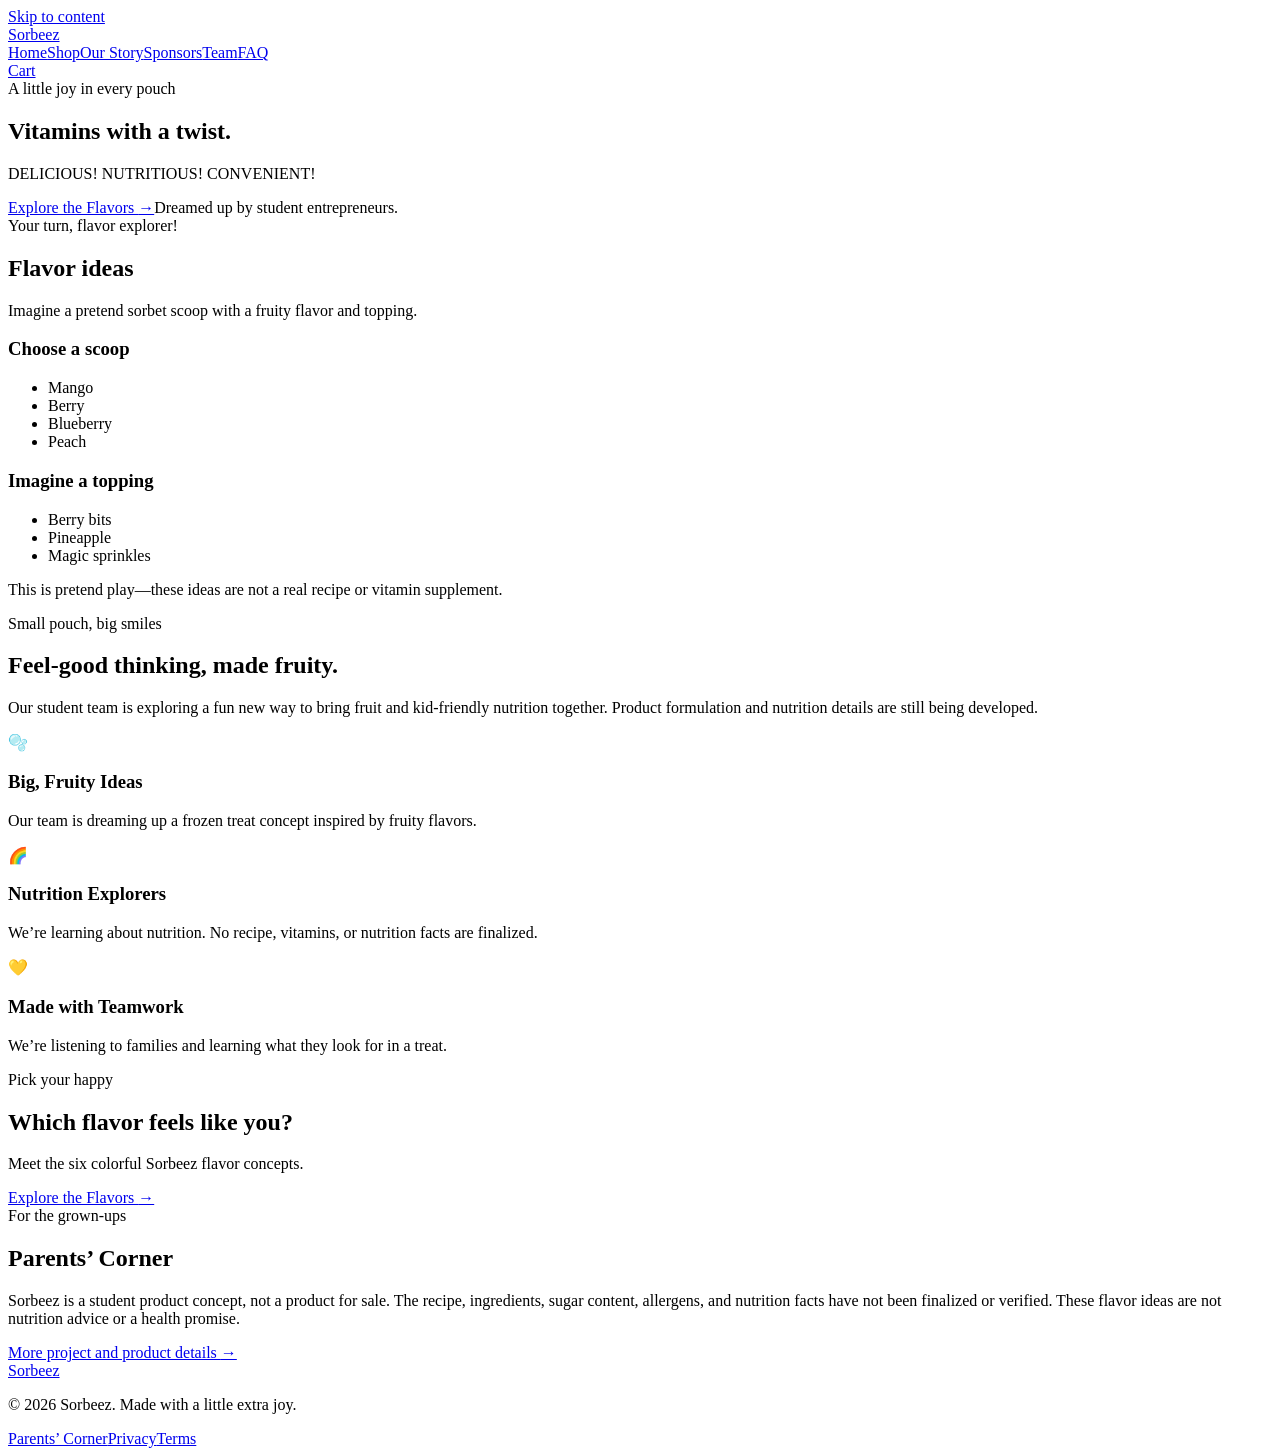
==== index.html @ fad9da48 "Add files via upload" ====
<!doctype html>
<html lang="en">
<head>
  <meta charset="utf-8">
  <meta name="viewport" content="width=device-width, initial-scale=1">
  <meta name="description" content="Meet Sorbeez: a playful probiotic sorbet concept created by student entrepreneurs for families.">
  <title>Sorbeez — Vitamins with a twist</title>
</head>
<body>
  <a href="#main">Skip to content</a>
  <header>
    <nav aria-label="Main navigation">
      <a href="index.html" aria-label="Sorbeez home"><span>Sorbeez</span></a>
      <div>
        <a href="index.html" aria-current="page">Home</a><a href="shop.html">Shop</a><a href="story.html">Our Story</a><a href="sponsors.html">Sponsors</a><a href="team.html">Team</a><a href="faq.html">FAQ</a>
      </div>
      <a href="cart.html">
        Cart 
      </a>
    </nav>
  </header>
  <main id="main">
    <section>
      <div>
        <div>
          <span>A little joy in every pouch</span>
          <h1>Vitamins with a twist.</h1>
          <p>DELICIOUS! NUTRITIOUS! CONVENIENT!</p>
          <div><a href="shop.html">Explore the Flavors <span aria-hidden="true">→</span></a><span>Dreamed up by student entrepreneurs.</span></div>
        </div>
      </div>
    </section>
    <section id="flavor-maker" aria-labelledby="flavor-maker-title">
      <div>
        <div>
          <span>Your turn, flavor explorer!</span>
          <h2 id="flavor-maker-title">Flavor ideas</h2>
          <p>Imagine a pretend sorbet scoop with a fruity flavor and topping.</p>
        </div>
        <div>
          <h3>Choose a scoop</h3>
          <ul>
            <li>Mango</li>
            <li>Berry</li>
            <li>Blueberry</li>
            <li>Peach</li>
          </ul>
          <h3>Imagine a topping</h3>
          <ul>
            <li>Berry bits</li>
            <li>Pineapple</li>
            <li>Magic sprinkles</li>
          </ul>
          <p>This is pretend play—these ideas are not a real recipe or vitamin supplement.</p>
        </div>
      </div>
    </section>
    <section>
      <div>
        <div><span>Small pouch, big smiles</span><h2>Feel-good thinking, made fruity.</h2><p>Our student team is exploring a fun new way to bring fruit and kid-friendly nutrition together. Product formulation and nutrition details are still being developed.</p></div>
        <div>
          <article><div aria-hidden="true">🫧</div><h3>Big, Fruity Ideas</h3><p>Our team is dreaming up a frozen treat concept inspired by fruity flavors.</p></article>
          <article><div aria-hidden="true">🌈</div><h3>Nutrition Explorers</h3><p>We’re learning about nutrition. No recipe, vitamins, or nutrition facts are finalized.</p></article>
          <article><div aria-hidden="true">💛</div><h3>Made with Teamwork</h3><p>We’re listening to families and learning what they look for in a treat.</p></article>
        </div>
        <div><span>Pick your happy</span><h2>Which flavor feels like you?</h2><p>Meet the six colorful Sorbeez flavor concepts.</p><a href="shop.html">Explore the Flavors <span aria-hidden="true">→</span></a></div>
      </div>
    </section>
    <section id="parents-corner" aria-labelledby="parent-corner-title">
      <div>
        <div><span>For the grown-ups</span><h2 id="parent-corner-title">Parents’ Corner</h2></div>
        <div>
          <p>Sorbeez is a student product concept, not a product for sale. The recipe, ingredients, sugar content, allergens, and nutrition facts have not been finalized or verified. These flavor ideas are not nutrition advice or a health promise.</p>
          <a href="faq.html#parents-corner">More project and product details <span aria-hidden="true">→</span></a>
        </div>
      </div>
    </section>
  </main>
  <footer><div><div><a href="index.html">Sorbeez</a><p>© <span>2026</span> Sorbeez. Made with a little extra joy.</p></div><nav aria-label="Legal"><a href="#parents-corner">Parents’ Corner</a><a href="privacy.html">Privacy</a><a href="terms.html">Terms</a></nav></div></footer>
</body>
</html>
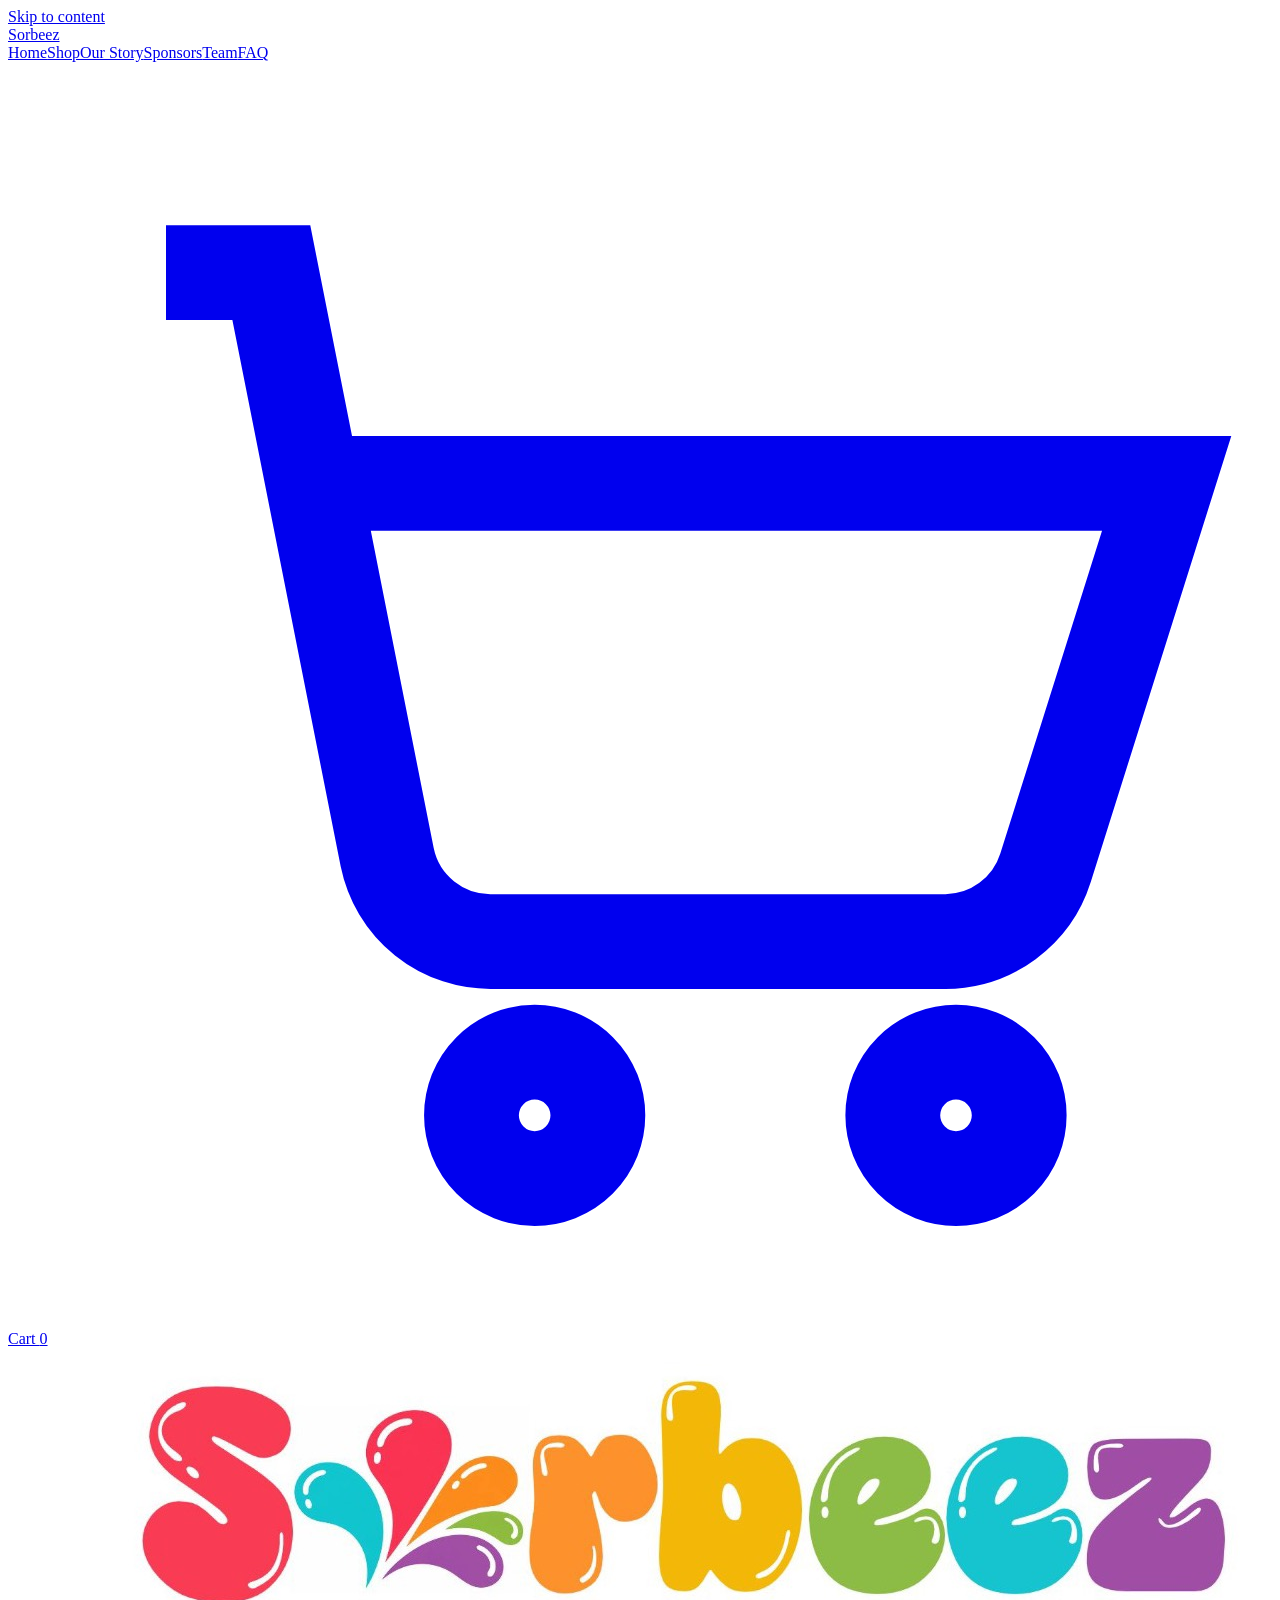
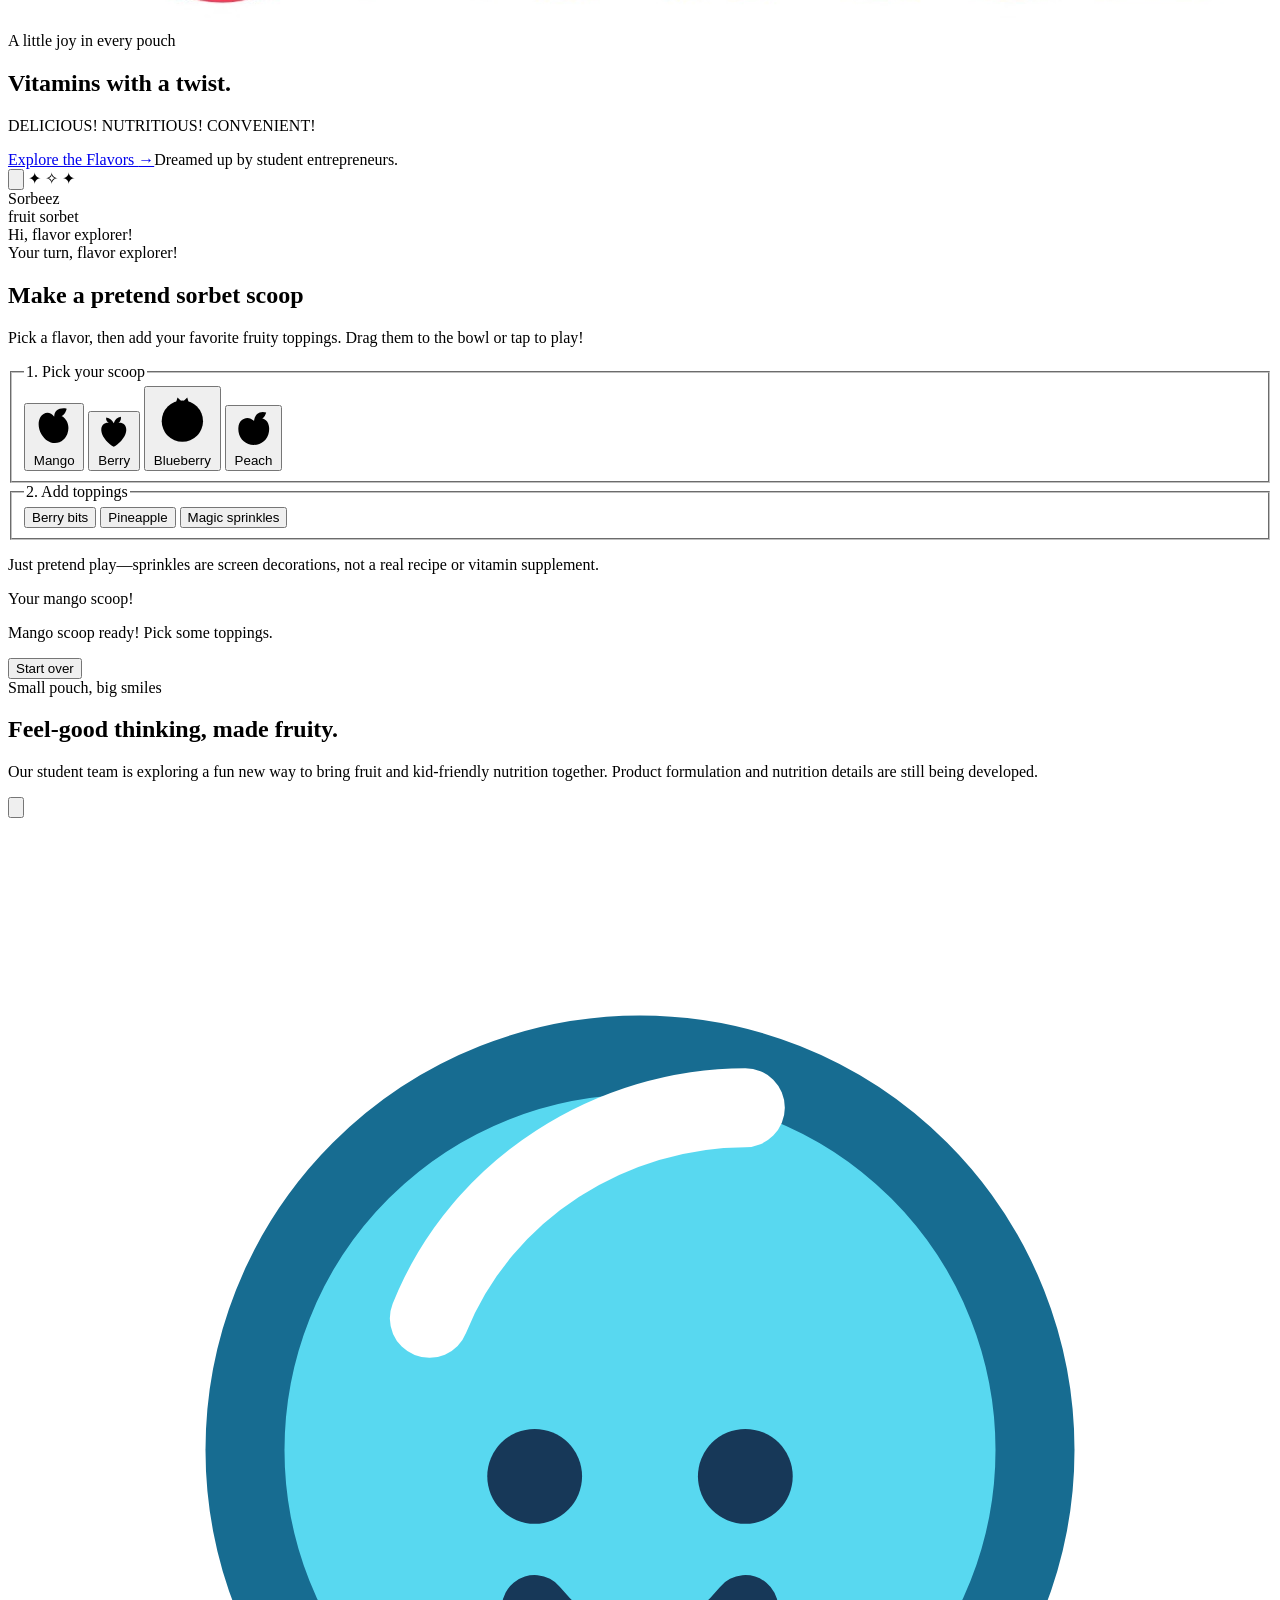
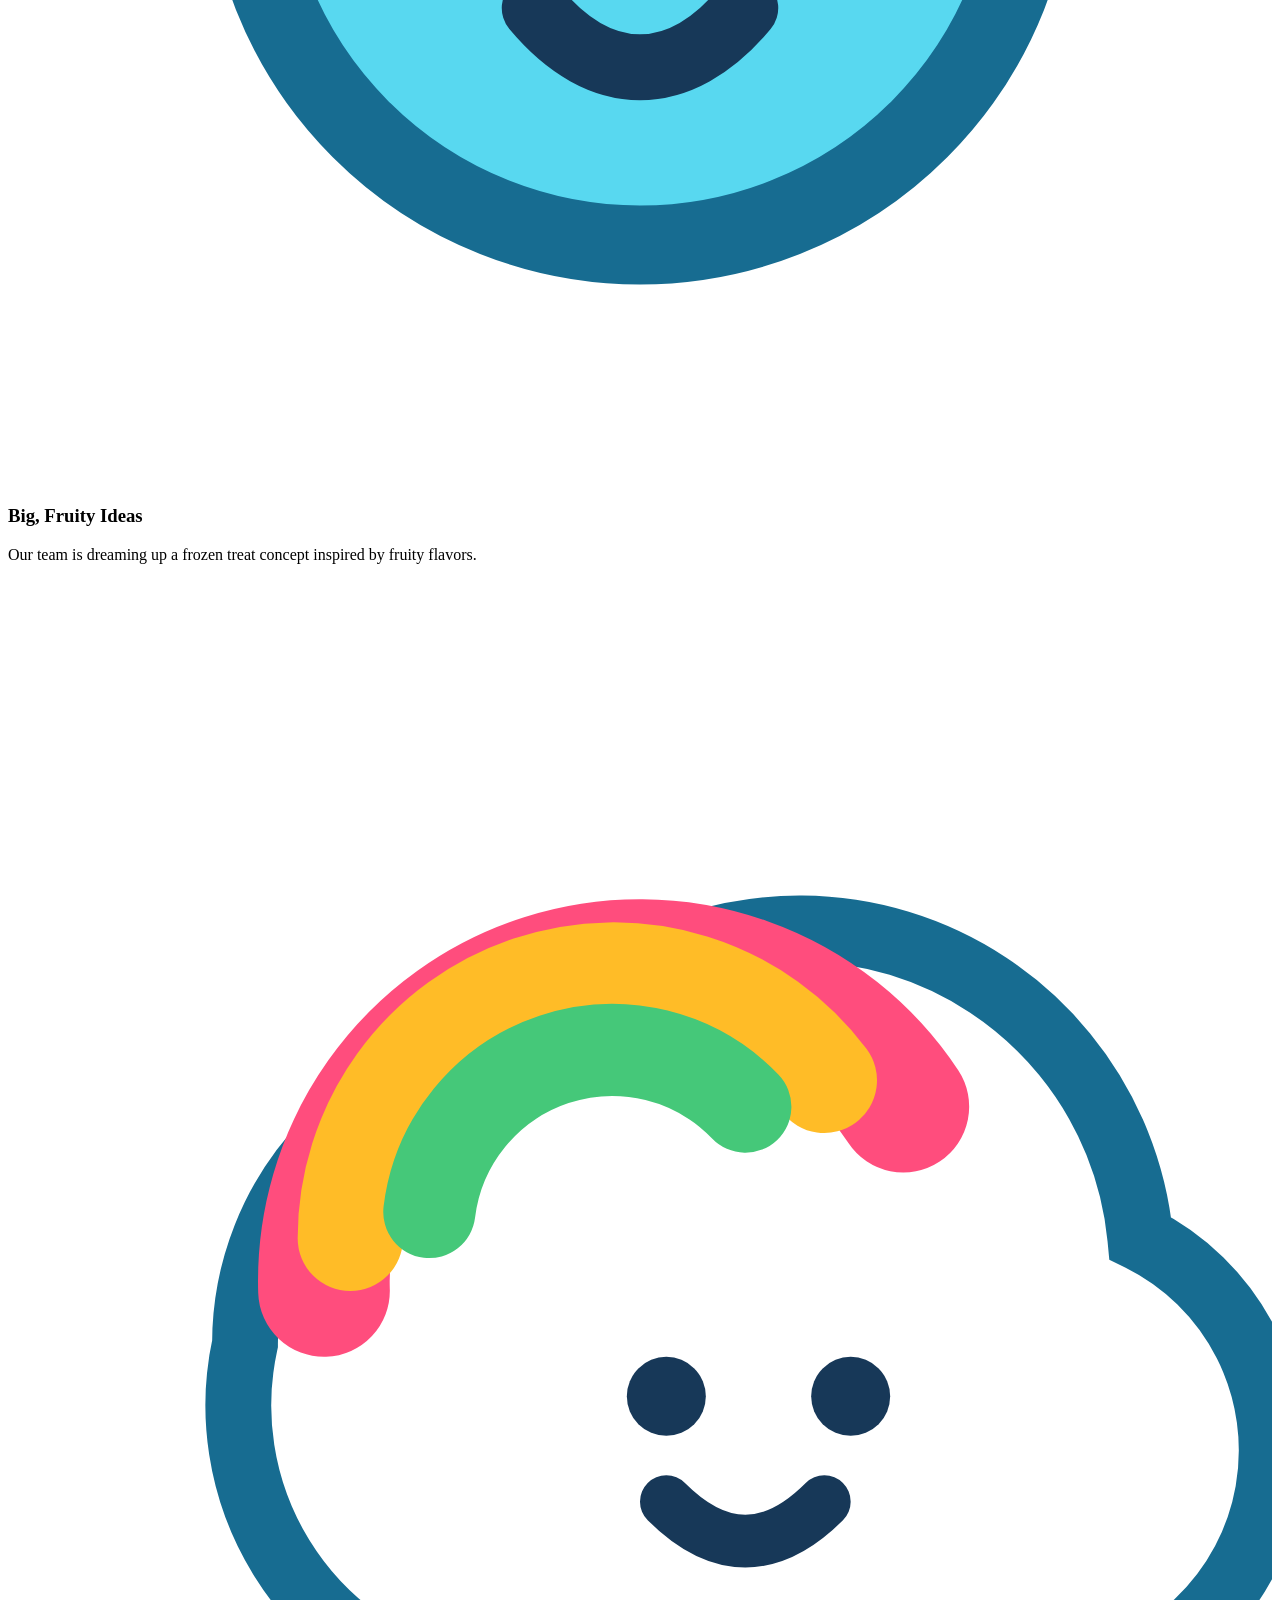
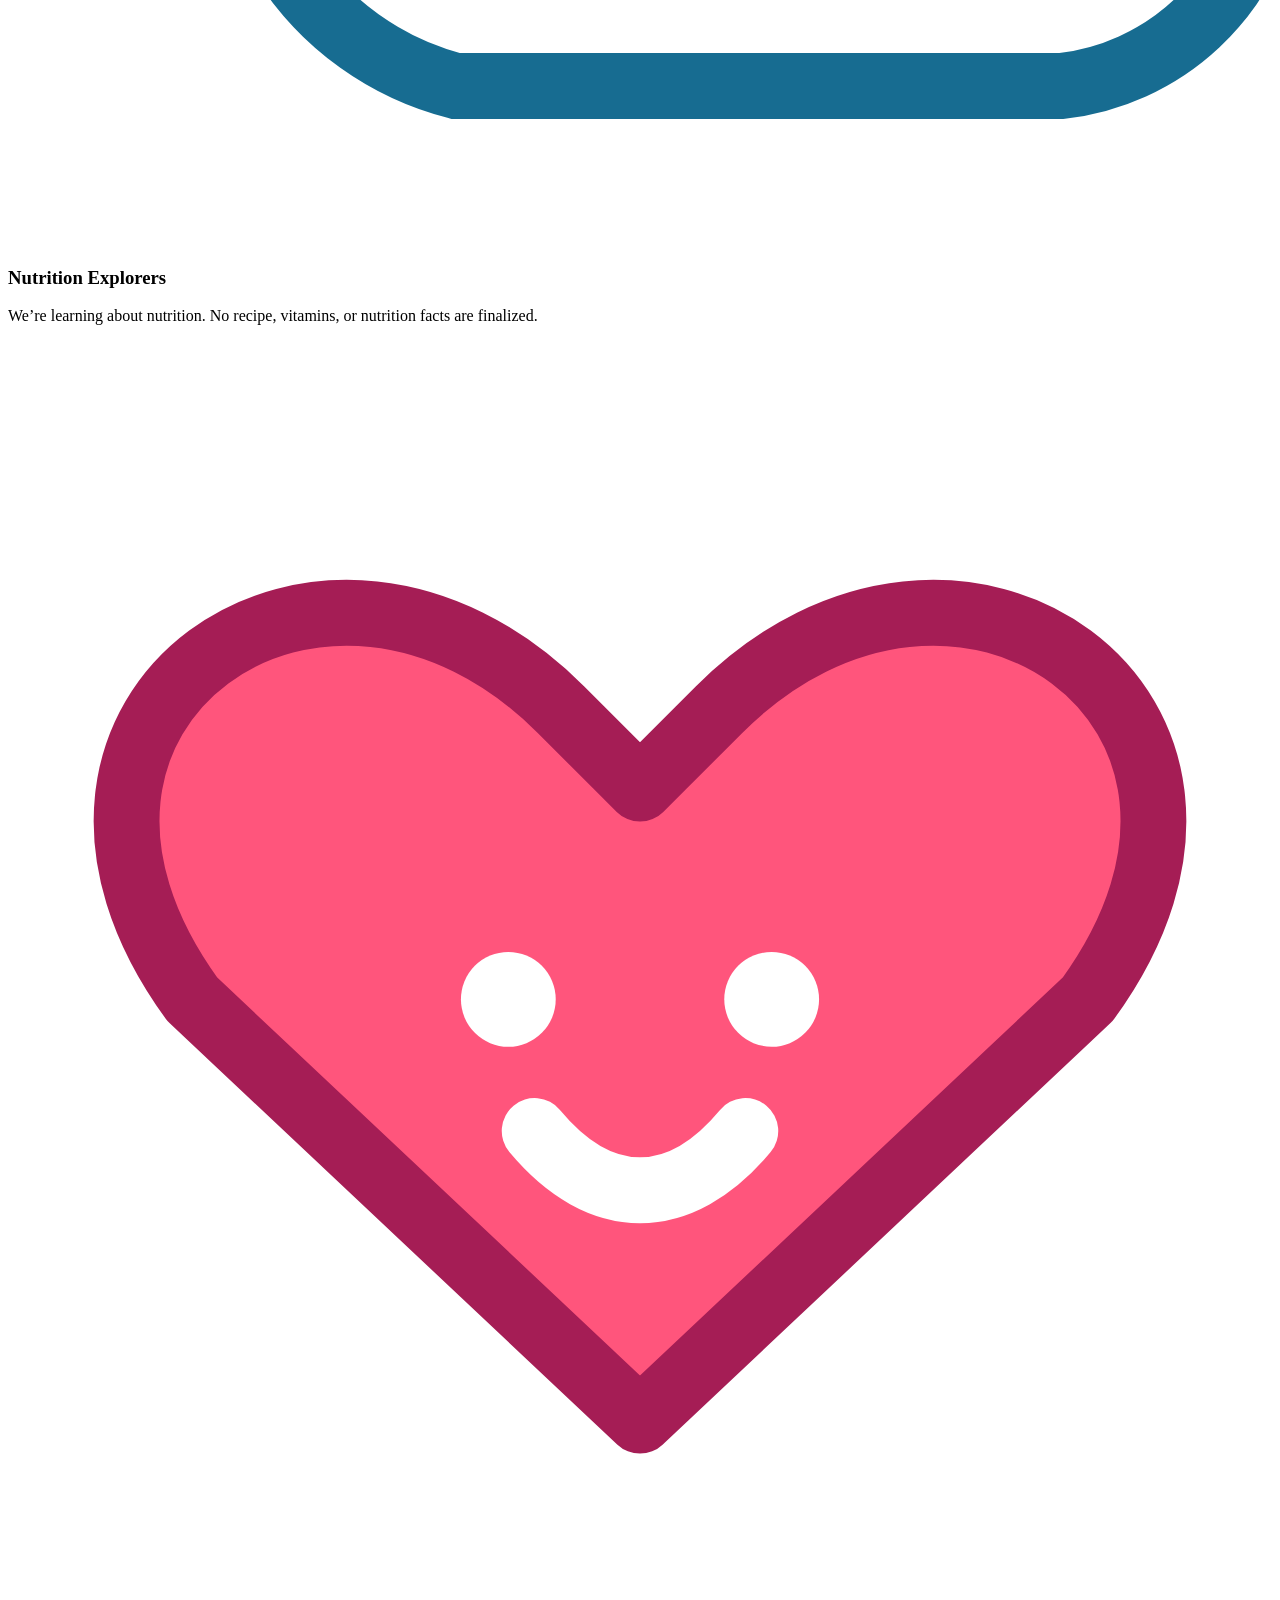
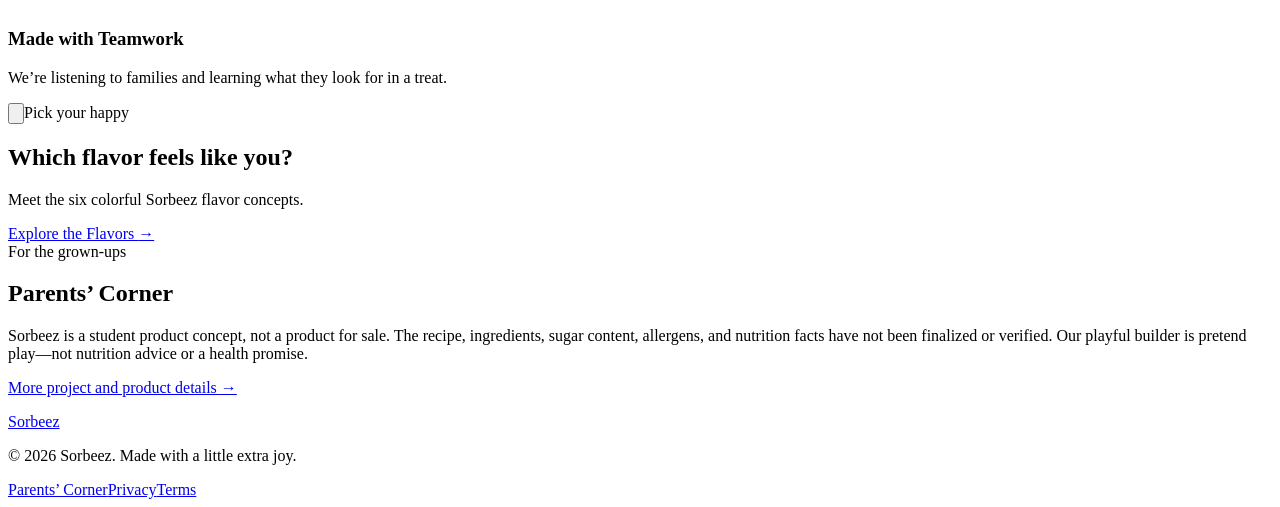
==== commit a5a1558d: "Add files via upload" ====
--- a/index.html
+++ b/index.html
@@ -3,79 +3,115 @@
 <head>
   <meta charset="utf-8">
   <meta name="viewport" content="width=device-width, initial-scale=1">
-  <meta name="description" content="Meet Sorbeez: a playful probiotic sorbet concept created by student entrepreneurs for families.">
+  <meta name="description" content="Meet Sorbeez: vitamins with a twist, dreamed up by student entrepreneurs.">
   <title>Sorbeez — Vitamins with a twist</title>
+  <link rel="stylesheet" href="style.css">
+  <script src="app.js" defer></script>
 </head>
 <body>
-  <a href="#main">Skip to content</a>
-  <header>
-    <nav aria-label="Main navigation">
-      <a href="index.html" aria-label="Sorbeez home"><span>Sorbeez</span></a>
-      <div>
+  <a class="skip-link" href="#main">Skip to content</a>
+  <header class="site-header">
+    <nav class="nav-wrap" aria-label="Main navigation">
+      <a class="brand" href="index.html" aria-label="Sorbeez home"><span class="brand-name">Sorbeez</span></a>
+      <div class="nav-links">
         <a href="index.html" aria-current="page">Home</a><a href="shop.html">Shop</a><a href="story.html">Our Story</a><a href="sponsors.html">Sponsors</a><a href="team.html">Team</a><a href="faq.html">FAQ</a>
       </div>
-      <a href="cart.html">
-        Cart 
+      <a class="cart-link" href="cart.html" aria-label="Shopping cart">
+        <svg viewBox="0 0 24 24" fill="none" stroke="currentColor" stroke-width="1.8" aria-hidden="true"><path d="M3 4h2l2.2 11.1a2 2 0 0 0 2 1.6h8.6a2 2 0 0 0 1.9-1.4L22 8H6"/><circle cx="10" cy="20" r="1.2"/><circle cx="18" cy="20" r="1.2"/></svg>
+        Cart <span class="cart-count" data-cart-count aria-label="0 items in cart">0</span>
       </a>
     </nav>
   </header>
   <main id="main">
-    <section>
-      <div>
-        <div>
-          <span>A little joy in every pouch</span>
-          <h1>Vitamins with a twist.</h1>
-          <p>DELICIOUS! NUTRITIOUS! CONVENIENT!</p>
-          <div><a href="shop.html">Explore the Flavors <span aria-hidden="true">→</span></a><span>Dreamed up by student entrepreneurs.</span></div>
+    <section class="hero">
+      <div class="container hero-grid">
+        <div class="hero-copy">
+          <img class="hero-logo" src="images/sorbeez-logo.jpg" alt="Sorbeez rainbow logo" width="1265" height="280">
+          <span class="eyebrow">A little joy in every pouch</span>
+          <h1 class="hero-title">Vitamins with a twist.</h1>
+          <p class="lead hero-subtitle">DELICIOUS! NUTRITIOUS! CONVENIENT!</p>
+          <div class="hero-actions"><a class="button button-soft button-bounce" href="shop.html">Explore the Flavors <span aria-hidden="true">→</span></a><span class="hero-note">Dreamed up by student entrepreneurs.</span></div>
+        </div>
+        <div class="hero-art" role="group" aria-label="Meet the Sorbeez pouch mascot. A hidden mango is tucked inside.">
+          <button class="treasure-fruit treasure-hero" type="button" data-treasure="mango" aria-label="Find the hidden mango"><svg class="fruit-character fruit-character-mango" viewBox="0 0 100 100" aria-hidden="true"><path class="fruit-body" d="M50 24c-9-13-24-11-31 1-12 21 4 54 28 58 26 4 43-27 31-49-6-12-19-17-28-10Z"/><path class="fruit-leaf" d="M50 25c-1-15 12-22 28-19-3 13-13 22-28 19Z"/><circle class="face-eye" cx="43" cy="50" r="3"/><circle class="face-eye" cx="58" cy="50" r="3"/><path class="face-smile" d="M44 59c4 6 10 6 14 0"/></svg></button>
+          <span class="sparkle sparkle-one" aria-hidden="true">✦</span>
+          <span class="sparkle sparkle-two" aria-hidden="true">✧</span>
+          <span class="sparkle sparkle-three" aria-hidden="true">✦</span>
+          <div class="packet" aria-hidden="true">
+            <div class="packet-face">
+              <div class="packet-eyes"><i></i><i></i></div>
+              <div class="packet-smile"></div>
+              <div class="packet-label">Sorbeez</div>
+              <div class="packet-sub">fruit sorbet</div>
+            </div>
+          </div>
+          <span class="hero-art-caption">Hi, flavor explorer!</span>
         </div>
       </div>
     </section>
-    <section id="flavor-maker" aria-labelledby="flavor-maker-title">
-      <div>
-        <div>
-          <span>Your turn, flavor explorer!</span>
-          <h2 id="flavor-maker-title">Flavor ideas</h2>
-          <p>Imagine a pretend sorbet scoop with a fruity flavor and topping.</p>
+    <section class="flavor-maker-section" id="flavor-maker" aria-labelledby="flavor-maker-title">
+      <div class="container">
+        <div class="flavor-maker-heading">
+          <span class="eyebrow">Your turn, flavor explorer!</span>
+          <h2 id="flavor-maker-title">Make a pretend sorbet scoop</h2>
+          <p>Pick a flavor, then add your favorite fruity toppings. Drag them to the bowl or tap to play!</p>
         </div>
-        <div>
-          <h3>Choose a scoop</h3>
-          <ul>
-            <li>Mango</li>
-            <li>Berry</li>
-            <li>Blueberry</li>
-            <li>Peach</li>
-          </ul>
-          <h3>Imagine a topping</h3>
-          <ul>
-            <li>Berry bits</li>
-            <li>Pineapple</li>
-            <li>Magic sprinkles</li>
-          </ul>
-          <p>This is pretend play—these ideas are not a real recipe or vitamin supplement.</p>
+        <div class="flavor-maker">
+          <div class="maker-controls">
+            <fieldset class="maker-choice-group">
+              <legend>1. Pick your scoop</legend>
+              <div class="maker-choices">
+                <button class="maker-choice" type="button" draggable="true" data-maker-flavor="mango" aria-pressed="true"><svg class="fruit-picker-character fruit-character-mango" viewBox="0 0 100 100" aria-hidden="true"><path class="fruit-body" d="M50 24c-9-13-24-11-31 1-12 21 4 54 28 58 26 4 43-27 31-49-6-12-19-17-28-10Z"/><path class="fruit-leaf" d="M50 25c-1-15 12-22 28-19-3 13-13 22-28 19Z"/><circle class="face-eye" cx="43" cy="50" r="3"/><circle class="face-eye" cx="58" cy="50" r="3"/><path class="face-smile" d="M44 59c4 6 10 6 14 0"/></svg> Mango</button>
+                <button class="maker-choice" type="button" draggable="true" data-maker-flavor="berry" aria-pressed="false"><svg class="fruit-picker-character fruit-character-strawberry" viewBox="0 0 100 100" aria-hidden="true"><path class="fruit-body" d="M50 31c-17-13-37-4-35 16 1 17 20 38 35 45 15-7 34-28 35-45 2-20-18-29-35-16Z"/><path class="fruit-leaf" d="M50 34C35 27 26 19 29 10c10 2 17 8 21 16 3-10 10-17 20-18 2 10-5 20-20 26Z"/><circle class="face-eye" cx="43" cy="55" r="3"/><circle class="face-eye" cx="58" cy="55" r="3"/><path class="face-smile" d="M44 64c4 6 9 6 13 0"/></svg> Berry</button>
+                <button class="maker-choice" type="button" draggable="true" data-maker-flavor="blueberry" aria-pressed="false"><svg class="fruit-picker-character fruit-character-blueberry" viewBox="0 0 100 100" aria-hidden="true"><circle class="fruit-body" cx="50" cy="53" r="34"/><path class="fruit-crown" d="m39 24 3-10 8 8 8-8 3 10-11 7Z"/><circle class="face-eye" cx="43" cy="51" r="3"/><circle class="face-eye" cx="58" cy="51" r="3"/><path class="face-smile" d="M44 60c4 6 9 6 13 0"/></svg> Blueberry</button>
+                <button class="maker-choice" type="button" draggable="true" data-maker-flavor="peach" aria-pressed="false"><svg class="fruit-picker-character fruit-character-peach" viewBox="0 0 100 100" aria-hidden="true"><path class="fruit-body" d="M50 31c-12-14-36-7-37 16-2 24 15 42 37 42s39-18 37-42c-1-23-25-30-37-16Z"/><path class="fruit-seam" d="M50 32c-7 12-8 34 0 55"/><path class="fruit-leaf" d="M51 30c2-17 15-23 29-19-4 14-14 21-29 19Z"/><circle class="face-eye" cx="42" cy="54" r="3"/><circle class="face-eye" cx="58" cy="54" r="3"/><path class="face-smile" d="M44 63c4 6 9 6 13 0"/></svg> Peach</button>
+              </div>
+            </fieldset>
+            <fieldset class="maker-choice-group">
+              <legend>2. Add toppings</legend>
+              <div class="maker-choices">
+                <button class="maker-choice" type="button" draggable="true" data-maker-topping="strawberry"><span class="topping-icon" aria-hidden="true"><span class="topping-visual topping-visual-strawberry"></span></span> Berry bits</button>
+                <button class="maker-choice" type="button" draggable="true" data-maker-topping="pineapple"><span class="topping-icon" aria-hidden="true"><span class="topping-visual topping-visual-pineapple"></span></span> Pineapple</button>
+                <button class="maker-choice" type="button" draggable="true" data-maker-topping="sparkles"><span class="topping-icon" aria-hidden="true"><span class="topping-visual topping-visual-sprinkles"></span></span> Magic sprinkles</button>
+              </div>
+            </fieldset>
+            <p class="maker-note">Just pretend play—sprinkles are screen decorations, not a real recipe or vitamin supplement.</p>
+          </div>
+          <div class="maker-play-area">
+            <div class="maker-dropzone" data-maker-dropzone aria-label="Your pretend sorbet bowl">
+              <span class="bowl-scoop" data-maker-scoop aria-hidden="true"><span class="scoop-face"><i></i><i></i><b></b></span></span>
+              <span class="bowl-toppings" data-maker-toppings aria-hidden="true"></span>
+              <span class="bowl-shape" aria-hidden="true"></span>
+            </div>
+            <p class="bowl-label" data-maker-label>Your mango scoop!</p>
+            <p class="maker-status" data-maker-status aria-live="polite">Mango scoop ready! Pick some toppings.</p>
+            <button class="button button-small maker-reset" type="button" data-maker-reset>Start over</button>
+          </div>
         </div>
       </div>
     </section>
-    <section>
-      <div>
-        <div><span>Small pouch, big smiles</span><h2>Feel-good thinking, made fruity.</h2><p>Our student team is exploring a fun new way to bring fruit and kid-friendly nutrition together. Product formulation and nutrition details are still being developed.</p></div>
-        <div>
-          <article><div aria-hidden="true">🫧</div><h3>Big, Fruity Ideas</h3><p>Our team is dreaming up a frozen treat concept inspired by fruity flavors.</p></article>
-          <article><div aria-hidden="true">🌈</div><h3>Nutrition Explorers</h3><p>We’re learning about nutrition. No recipe, vitamins, or nutrition facts are finalized.</p></article>
-          <article><div aria-hidden="true">💛</div><h3>Made with Teamwork</h3><p>We’re listening to families and learning what they look for in a treat.</p></article>
+    <section class="section">
+      <div class="container">
+        <div class="section-intro"><span class="eyebrow">Small pouch, big smiles</span><h2>Feel-good thinking, made fruity.</h2><p>Our student team is exploring a fun new way to bring fruit and kid-friendly nutrition together. Product formulation and nutrition details are still being developed.</p><button class="treasure-fruit treasure-inline" type="button" data-treasure="strawberry" aria-label="Find the hidden strawberry"><svg class="fruit-character fruit-character-strawberry" viewBox="0 0 100 100" aria-hidden="true"><path class="fruit-body" d="M50 31c-17-13-37-4-35 16 1 17 20 38 35 45 15-7 34-28 35-45 2-20-18-29-35-16Z"/><path class="fruit-leaf" d="M50 34C35 27 26 19 29 10c10 2 17 8 21 16 3-10 10-17 20-18 2 10-5 20-20 26Z"/><circle class="face-eye" cx="43" cy="55" r="3"/><circle class="face-eye" cx="58" cy="55" r="3"/><path class="face-smile" d="M44 64c4 6 9 6 13 0"/></svg></button></div>
+        <div class="benefits-grid">
+          <article class="card benefit-card"><div class="card-icon" aria-hidden="true"><svg viewBox="0 0 48 48"><circle cx="24" cy="24" r="15" fill="#58d8f0" stroke="#176c91" stroke-width="3"/><path d="M16 19c2-5 7-8 12-8" fill="none" stroke="#fff" stroke-width="3" stroke-linecap="round"/><circle cx="20" cy="25" r="1.8" fill="#173858"/><circle cx="28" cy="25" r="1.8" fill="#173858"/><path d="M20 30c2.5 3 5.5 3 8 0" fill="none" stroke="#173858" stroke-width="2.5" stroke-linecap="round"/></svg></div><h3>Big, Fruity Ideas</h3><p>Our team is dreaming up a frozen treat concept inspired by fruity flavors.</p></article>
+          <article class="card benefit-card"><div class="card-icon" aria-hidden="true"><svg viewBox="0 0 48 48"><path d="M9 29a11 11 0 0 1 11-11 13 13 0 0 1 23 7 9 9 0 0 1-3 17H17A11 11 0 0 1 9 29Z" fill="#fff" stroke="#176c91" stroke-width="2.5"/><path d="M12 27a12 12 0 0 1 22-7" fill="none" stroke="#ff4d7d" stroke-width="5" stroke-linecap="round"/><path d="M13 25a10 10 0 0 1 18-6" fill="none" stroke="#ffbc27" stroke-width="4" stroke-linecap="round"/><path d="M16 24a7 7 0 0 1 12-4" fill="none" stroke="#45c879" stroke-width="3.5" stroke-linecap="round"/><circle cx="25" cy="31" r="1.5" fill="#173858"/><circle cx="32" cy="31" r="1.5" fill="#173858"/><path d="M25 35c2 2 4 2 6 0" fill="none" stroke="#173858" stroke-width="2" stroke-linecap="round"/></svg></div><h3>Nutrition Explorers</h3><p>We’re learning about nutrition. No recipe, vitamins, or nutrition facts are finalized.</p></article>
+          <article class="card benefit-card"><div class="card-icon" aria-hidden="true"><svg viewBox="0 0 48 48"><path d="M24 41 7 25C-1 14 12 5 21 14l3 3 3-3c9-9 22 0 14 11Z" fill="#ff557c" stroke="#a51d55" stroke-width="2.5" stroke-linejoin="round"/><circle cx="19" cy="25" r="1.8" fill="#fff"/><circle cx="29" cy="25" r="1.8" fill="#fff"/><path d="M20 30c2.5 3 5.5 3 8 0" fill="none" stroke="#fff" stroke-width="2.5" stroke-linecap="round"/></svg></div><h3>Made with Teamwork</h3><p>We’re listening to families and learning what they look for in a treat.</p></article>
         </div>
-        <div><span>Pick your happy</span><h2>Which flavor feels like you?</h2><p>Meet the six colorful Sorbeez flavor concepts.</p><a href="shop.html">Explore the Flavors <span aria-hidden="true">→</span></a></div>
+        <div class="center-cta"><button class="treasure-fruit treasure-cta" type="button" data-treasure="blueberry" aria-label="Find the hidden blueberry"><svg class="fruit-character fruit-character-blueberry" viewBox="0 0 100 100" aria-hidden="true"><circle class="fruit-body" cx="50" cy="53" r="34"/><path class="fruit-crown" d="m39 24 3-10 8 8 8-8 3 10-11 7Z"/><circle class="face-eye" cx="43" cy="51" r="3"/><circle class="face-eye" cx="58" cy="51" r="3"/><path class="face-smile" d="M44 60c4 6 9 6 13 0"/></svg></button><span class="eyebrow">Pick your happy</span><h2>Which flavor feels like you?</h2><p>Meet the six colorful Sorbeez flavor concepts.</p><a class="button button-soft button-bounce" href="shop.html">Explore the Flavors <span aria-hidden="true">→</span></a></div>
       </div>
     </section>
-    <section id="parents-corner" aria-labelledby="parent-corner-title">
-      <div>
-        <div><span>For the grown-ups</span><h2 id="parent-corner-title">Parents’ Corner</h2></div>
+    <section class="parent-corner" id="parents-corner" aria-labelledby="parent-corner-title">
+      <div class="container parent-corner-inner">
+        <div><span class="eyebrow">For the grown-ups</span><h2 id="parent-corner-title">Parents’ Corner</h2></div>
         <div>
-          <p>Sorbeez is a student product concept, not a product for sale. The recipe, ingredients, sugar content, allergens, and nutrition facts have not been finalized or verified. These flavor ideas are not nutrition advice or a health promise.</p>
-          <a href="faq.html#parents-corner">More project and product details <span aria-hidden="true">→</span></a>
+          <p>Sorbeez is a student product concept, not a product for sale. The recipe, ingredients, sugar content, allergens, and nutrition facts have not been finalized or verified. Our playful builder is pretend play—not nutrition advice or a health promise.</p>
+          <a class="parent-link" href="faq.html#parents-corner">More project and product details <span aria-hidden="true">→</span></a>
         </div>
       </div>
     </section>
+    <p class="treasure-status" data-treasure-status aria-live="polite"></p>
   </main>
-  <footer><div><div><a href="index.html">Sorbeez</a><p>© <span>2026</span> Sorbeez. Made with a little extra joy.</p></div><nav aria-label="Legal"><a href="#parents-corner">Parents’ Corner</a><a href="privacy.html">Privacy</a><a href="terms.html">Terms</a></nav></div></footer>
+  <footer class="site-footer"><div class="footer-wrap"><div><a class="footer-brand" href="index.html">Sorbeez</a><p>© <span data-copyright-year>2026</span> Sorbeez. Made with a little extra joy.</p></div><nav class="footer-links" aria-label="Legal"><a href="#parents-corner">Parents’ Corner</a><a href="privacy.html">Privacy</a><a href="terms.html">Terms</a></nav></div></footer>
 </body>
 </html>
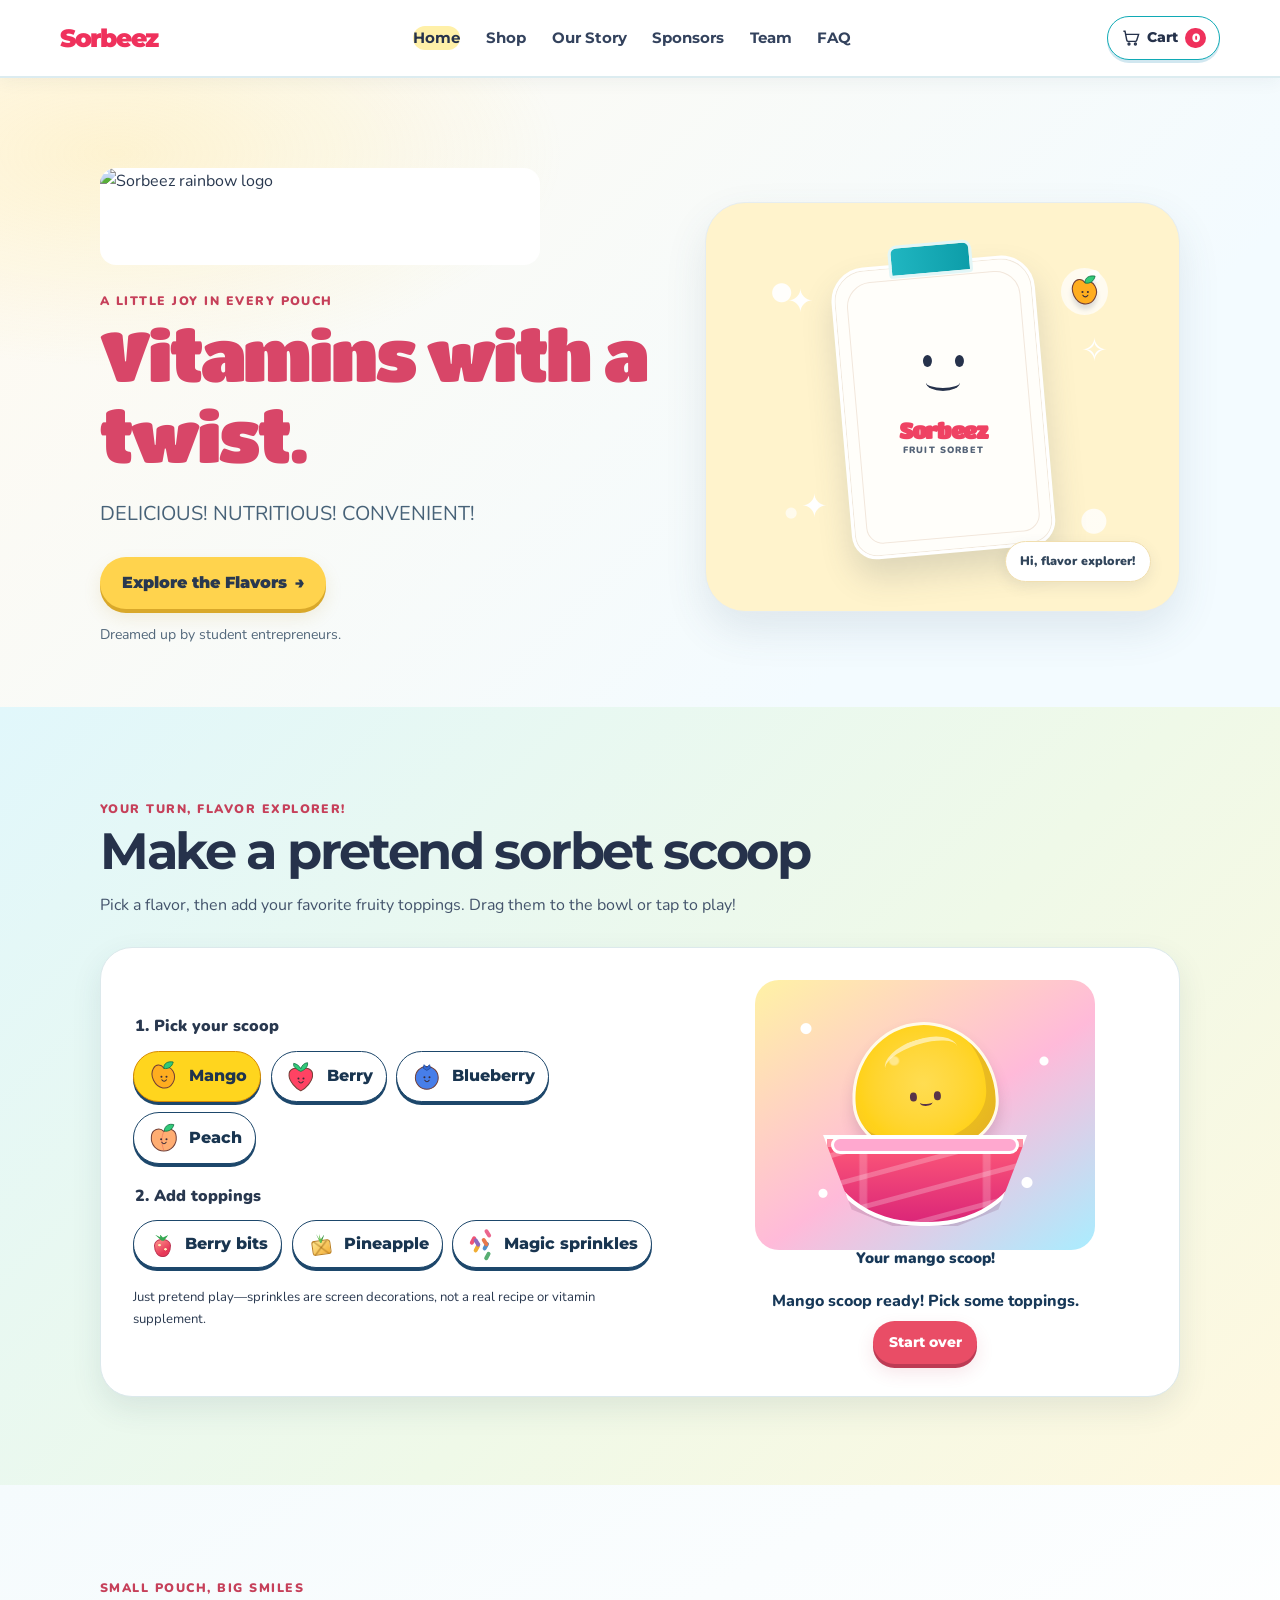
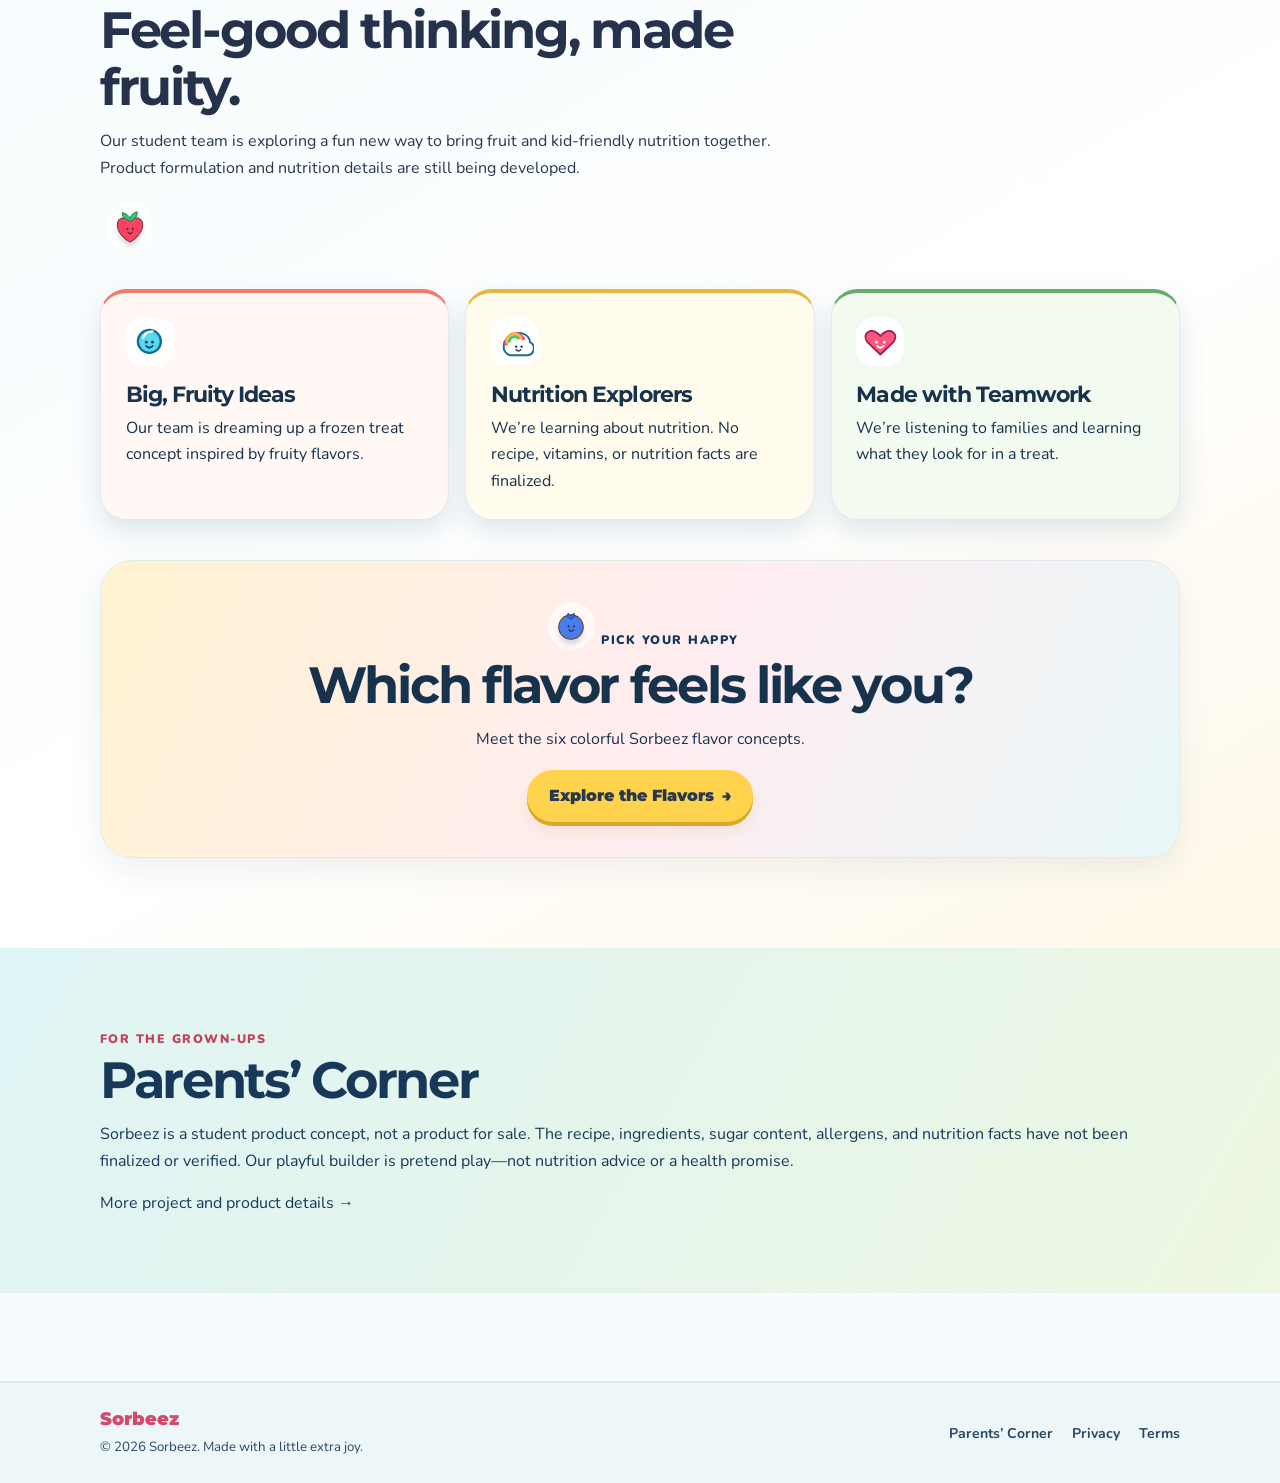
==== commit 49cc0d33: "Replace logo image format from JPG to PNG" ====
--- a/index.html
+++ b/index.html
@@ -26,7 +26,7 @@
     <section class="hero">
       <div class="container hero-grid">
         <div class="hero-copy">
-          <img class="hero-logo" src="images/sorbeez-logo.jpg" alt="Sorbeez rainbow logo" width="1265" height="280">
+          <img class="hero-logo" src="images/sorbeez-logo.png" alt="Sorbeez rainbow logo" width="1265" height="280">
           <span class="eyebrow">A little joy in every pouch</span>
           <h1 class="hero-title">Vitamins with a twist.</h1>
           <p class="lead hero-subtitle">DELICIOUS! NUTRITIOUS! CONVENIENT!</p>
--- a/style.css
+++ b/style.css
@@ -0,0 +1,1898 @@
+@import url('https://fonts.googleapis.com/css2?family=Montserrat:wght@400;500;600;700;800;900&family=Nunito:wght@400;500;600;700;800&family=Titan+One&display=swap');
+
+:root {
+  color-scheme: light;
+  --ink: #302949;
+  --muted: #716c82;
+  --pink: #ffe2eb;
+  --yellow: #fff1bf;
+  --blue: #dff3ff;
+  --purple: #ece3ff;
+  --mint: #ddf5e9;
+  --white: #fffefd;
+  --line: rgba(48, 41, 73, .1);
+  --shadow: 0 18px 50px rgba(76, 56, 100, .10);
+  --font-heading: 'Choret Fudyna Bubble', 'Titan One', cursive;
+  --font-subheading: 'Montserrat', sans-serif;
+  --font-body: 'Nunito', 'Avenir Next', Avenir, sans-serif;
+  --font-display: var(--font-heading);
+}
+
+* { box-sizing: border-box; }
+html { scroll-behavior: smooth; }
+body {
+  margin: 0;
+  color: var(--ink);
+  font-family: var(--font-body);
+  line-height: 1.65;
+  background:
+    radial-gradient(ellipse at 0% 0%, rgba(255, 226, 235, .75), transparent 38rem),
+    radial-gradient(ellipse at 100% 15%, rgba(223, 243, 255, .75), transparent 42rem),
+    linear-gradient(150deg, #fffefa 0%, #fff9f5 48%, #fbf8ff 100%);
+  min-height: 100vh;
+}
+a { color: inherit; text-decoration: none; }
+button, input, textarea, select { font: inherit; }
+button, a { -webkit-tap-highlight-color: transparent; }
+button { color: inherit; }
+img, svg { max-width: 100%; }
+.skip-link {
+  position: absolute; left: 1rem; top: -5rem; z-index: 20;
+  padding: .7rem 1rem; border-radius: 1rem; background: white;
+}
+.skip-link:focus { top: 1rem; }
+
+.site-header {
+  position: sticky; top: 0; z-index: 10;
+  background: rgba(255, 254, 253, .88);
+  border-bottom: 1px solid rgba(48, 41, 73, .07);
+  backdrop-filter: blur(16px);
+}
+.nav-wrap {
+  width: min(1160px, calc(100% - 2.5rem)); min-height: 76px;
+  margin: auto; display: flex; align-items: center; justify-content: space-between; gap: 1.5rem;
+}
+.brand {
+  display: inline-flex; align-items: center; gap: .55rem;
+  font: 900 1.55rem/1 var(--font-display); letter-spacing: -.06em;
+}
+.brand-mark {
+  display: grid; place-items: center; width: 2.25rem; height: 2.25rem;
+  border-radius: 50% 50% 46% 54%; background: linear-gradient(135deg, #ffd8e6, #fff0b8 54%, #dff3ff);
+  box-shadow: inset 0 0 0 1px rgba(48, 41, 73, .05);
+}
+.nav-links { display: flex; align-items: center; gap: clamp(.75rem, 2vw, 1.65rem); }
+.nav-links a {
+  color: #5f5a71; font-size: .91rem; font-weight: 700;
+  transition: color .2s ease, transform .2s ease;
+}
+.nav-links a:hover, .nav-links a[aria-current="page"] { color: #a14d7a; }
+.nav-links a:hover { transform: translateY(-1px); }
+.cart-link {
+  display: inline-flex; align-items: center; gap: .45rem; padding: .55rem .8rem;
+  border: 1px solid var(--line); border-radius: 999px; background: white;
+  font-size: .9rem; font-weight: 800; white-space: nowrap;
+}
+.cart-link svg { width: 1.2rem; height: 1.2rem; }
+.cart-count {
+  min-width: 1.3rem; height: 1.3rem; padding: 0 .3rem;
+  display: inline-grid; place-items: center; border-radius: 999px;
+  background: var(--pink); font-size: .75rem;
+}
+
+main { overflow: hidden; }
+.container { width: min(1080px, calc(100% - 2.5rem)); margin-inline: auto; }
+.section { padding: clamp(3.5rem, 7vw, 6.5rem) 0; }
+.eyebrow {
+  display: inline-flex; align-items: center; gap: .45rem; color: #9b5279;
+  font-size: .77rem; font-weight: 900; letter-spacing: .12em; text-transform: uppercase;
+}
+h1, h2, h3, p { margin-top: 0; }
+h1, h2, h3 { font-family: var(--font-display); line-height: 1.12; letter-spacing: -.045em; }
+h1 { font-size: clamp(2.7rem, 6.5vw, 5.4rem); margin-bottom: 1.2rem; }
+h2 { font-size: clamp(2rem, 4vw, 3.2rem); margin-bottom: .8rem; }
+h3 { font-size: 1.35rem; margin-bottom: .55rem; }
+.lead { color: var(--muted); font-size: clamp(1.08rem, 2vw, 1.25rem); max-width: 42rem; }
+.section-intro { max-width: 44rem; margin-bottom: 2rem; }
+.section-intro > p:last-child { color: var(--muted); }
+.pill {
+  display: inline-flex; align-items: center; border-radius: 999px; padding: .5rem .85rem;
+  background: white; box-shadow: 0 5px 18px rgba(76, 56, 100, .07);
+  color: #696278; font-size: .82rem; font-weight: 800;
+}
+.button {
+  display: inline-flex; align-items: center; justify-content: center; gap: .5rem;
+  min-height: 3.25rem; padding: .8rem 1.35rem; border: 0; border-radius: 999px;
+  background: var(--ink); color: white; font-weight: 900; cursor: pointer;
+  box-shadow: 0 9px 18px rgba(48, 41, 73, .14);
+  transition: transform .2s ease, box-shadow .2s ease, filter .2s ease;
+}
+.button:hover { transform: translateY(-2px); box-shadow: 0 13px 24px rgba(48, 41, 73, .18); }
+.button:focus-visible, a:focus-visible, summary:focus-visible, input:focus-visible, textarea:focus-visible {
+  outline: 3px solid #b77be5; outline-offset: 3px;
+}
+.button-soft { background: linear-gradient(100deg, #ffdce8, #fff0b7 52%, #dff1ff); color: var(--ink); }
+.button-small { min-height: 2.65rem; padding: .6rem 1rem; font-size: .9rem; }
+.button-bounce { animation: buoy 2.8s ease-in-out infinite; }
+@keyframes buoy { 0%, 100% { transform: translateY(0); } 50% { transform: translateY(-5px); } }
+
+.hero { padding: clamp(3.3rem, 7vw, 6rem) 0 3.8rem; }
+.hero-grid { display: grid; grid-template-columns: 1.08fr .92fr; gap: 3rem; align-items: center; }
+.hero-copy .lead { margin-bottom: 1.7rem; }
+.hero-actions { display: flex; flex-wrap: wrap; align-items: center; gap: .9rem; }
+.hero-note { color: var(--muted); font-size: .88rem; }
+.hero-art {
+  min-height: 410px; position: relative; display: grid; place-items: center;
+  border-radius: 44% 56% 55% 45% / 48% 43% 57% 52%;
+  background: linear-gradient(145deg, rgba(255, 224, 235, .9), rgba(255, 242, 198, .8) 48%, rgba(222, 240, 255, .9));
+}
+.sparkle { position: absolute; color: white; font-size: 2rem; animation: twinkle 2s ease-in-out infinite alternate; }
+.sparkle-one { left: 17%; top: 18%; }
+.sparkle-two { right: 15%; top: 30%; animation-delay: .6s; }
+.sparkle-three { left: 20%; bottom: 19%; animation-delay: 1s; }
+@keyframes twinkle { to { opacity: .4; transform: scale(.8) rotate(20deg); } }
+.packet {
+  width: 190px; height: 278px; position: relative; isolation: isolate;
+  display: grid; place-items: center; border: 4px solid rgba(255,255,255,.85);
+  border-radius: 40% 40% 22% 22% / 13% 13% 9% 9%;
+  background: linear-gradient(155deg, #fff4c8 0%, #ffd5e4 52%, #e4d8ff 100%);
+  box-shadow: 0 22px 35px rgba(105, 71, 120, .2), inset 0 0 0 2px rgba(181, 126, 149, .18);
+  transform: rotate(-5deg); animation: packet-float 3.2s ease-in-out infinite;
+}
+.packet::before {
+  content: ""; width: 75px; height: 26px; position: absolute; z-index: -1;
+  top: -22px; left: 50%; transform: translateX(-50%);
+  border: 4px solid rgba(255,255,255,.88); border-radius: 10px 10px 4px 4px;
+  background: linear-gradient(90deg, #d8c8ff, #f4dcff);
+}
+.packet::after {
+  content: ""; position: absolute; left: 12px; right: 12px; top: 12px; bottom: 12px;
+  border: 1px dashed rgba(255,255,255,.72); border-radius: 38% 38% 18% 18% / 12% 12% 7% 7%;
+}
+@keyframes packet-float { 0%, 100% { transform: translateY(0) rotate(-5deg); } 50% { transform: translateY(-10px) rotate(-2deg); } }
+.packet-face { position: relative; z-index: 1; text-align: center; transform: rotate(5deg); }
+.packet-eyes { display: flex; justify-content: center; gap: 23px; margin-bottom: 7px; }
+.packet-eyes i { width: 9px; height: 12px; border-radius: 50%; background: var(--ink); }
+.packet-smile { width: 34px; height: 17px; margin: auto; border-bottom: 3px solid var(--ink); border-radius: 0 0 50% 50%; }
+.packet-label { margin-top: 27px; font: 900 1.35rem var(--font-display); letter-spacing: -.06em; }
+.packet-sub { font-size: .57rem; font-weight: 900; letter-spacing: .13em; text-transform: uppercase; }
+.hero-art-caption {
+  position: absolute; right: 7%; bottom: 8%; transform: rotate(4deg);
+  padding: .6rem .9rem; background: white; border-radius: 999px;
+  box-shadow: 0 8px 18px rgba(76, 56, 100, .1); font-size: .78rem; font-weight: 900;
+}
+
+.benefits-grid { display: grid; grid-template-columns: repeat(3, 1fr); gap: 1rem; margin-top: 2rem; }
+.card {
+  padding: 1.55rem; border: 1px solid rgba(48, 41, 73, .06);
+  border-radius: 1.65rem; background: rgba(255,255,255,.82); box-shadow: var(--shadow);
+}
+.benefit-card:nth-child(1) { background: linear-gradient(145deg, #fff, #f0eaff); }
+.benefit-card:nth-child(2) { background: linear-gradient(145deg, #fff, #fff3ca); }
+.benefit-card:nth-child(3) { background: linear-gradient(145deg, #fff, #e8f8ef); }
+.card-icon {
+  display: grid; place-items: center; width: 3rem; height: 3rem; margin-bottom: 1rem;
+  border-radius: 1.1rem; background: white; font-size: 1.45rem;
+}
+.card-icon svg { width: 2.3rem; height: 2.3rem; }
+.card p { color: var(--muted); margin-bottom: 0; }
+.center-cta {
+  margin-top: 2.5rem; padding: 2.2rem; text-align: center;
+  border-radius: 2rem; background: linear-gradient(105deg, #ffe0ec, #fff2c6 54%, #e2efff);
+}
+.center-cta p { color: var(--muted); margin-bottom: 1.1rem; }
+
+.page-hero { padding: clamp(3.5rem, 7vw, 5.5rem) 0 2rem; }
+.page-hero .lead { max-width: 48rem; }
+.flavor-grid { display: grid; grid-template-columns: repeat(3, 1fr); gap: 1.1rem; }
+.flavor-card {
+  display: flex; min-height: 300px; flex-direction: column; align-items: flex-start;
+  overflow: hidden; padding: 1.3rem; border-radius: 1.75rem;
+  border: 1px solid rgba(48,41,73,.06); box-shadow: var(--shadow);
+  transition: transform .22s ease, box-shadow .22s ease;
+}
+.flavor-card:hover { transform: translateY(-5px); box-shadow: 0 23px 50px rgba(76,56,100,.14); }
+.flavor-card h2 { font-size: 1.55rem; margin: .2rem 0 .35rem; }
+.flavor-card p { color: #655f72; font-size: .9rem; margin-bottom: .9rem; }
+.flavor-details-button {
+  display: block; width: 100%; padding: 0; border: 0; background: transparent;
+  text-align: left; cursor: pointer;
+}
+.flavor-details-button:focus-visible { outline-offset: 5px; border-radius: .5rem; }
+.flavor-art {
+  position: relative; display: grid; place-items: center; align-self: center;
+  width: 100%; height: 120px; margin-bottom: .7rem;
+}
+.fruit-orb {
+  width: 90px; height: 90px; display: grid; place-items: center;
+  border-radius: 46% 54% 48% 52%; background: rgba(255,255,255,.7);
+  box-shadow: 0 12px 23px rgba(68,48,71,.08); font-size: 3.3rem;
+  animation: fruit-float 3s ease-in-out infinite;
+}
+@keyframes fruit-float { 50% { transform: translateY(-5px) rotate(4deg); } }
+.flavor-card .button { margin-top: auto; }
+.flavor-yellow { background: linear-gradient(145deg, #fff8d8, #ffecaf); }
+.flavor-red { background: linear-gradient(145deg, #fff0f0, #ffd5dc); }
+.flavor-blue { background: linear-gradient(145deg, #f0f5ff, #dce5ff); }
+.flavor-peach { background: linear-gradient(145deg, #fff2e8, #ffdec5); }
+.flavor-green { background: linear-gradient(145deg, #effaed, #d6f0d5); }
+.flavor-purple { background: linear-gradient(145deg, #f8f0ff, #e9d9ff); }
+.concept-note {
+  margin-top: 1.5rem; padding: 1rem 1.2rem; border-radius: 1rem;
+  border: 1px solid rgba(124, 92, 150, .14); background: rgba(255,255,255,.72);
+  color: var(--muted); font-size: .9rem;
+}
+
+.modal {
+  width: min(520px, calc(100% - 2rem)); max-height: min(85vh, 760px); overflow-y: auto;
+  padding: 0; border: 0; border-radius: 1.8rem; color: var(--ink);
+  background: #fffefd; box-shadow: 0 30px 100px rgba(32,24,48,.3);
+}
+.modal::backdrop { background: rgba(36, 29, 51, .4); backdrop-filter: blur(5px); }
+.modal[open] { animation: modal-in .22s ease-out; }
+@keyframes modal-in { from { opacity: 0; transform: translateY(12px) scale(.98); } to { opacity: 1; transform: translateY(0) scale(1); } }
+.modal-content { padding: 1.7rem; }
+.modal-top { display: flex; align-items: flex-start; justify-content: space-between; gap: 1rem; }
+.modal-close {
+  flex: 0 0 auto; width: 2.5rem; height: 2.5rem; border: 0; border-radius: 50%;
+  background: var(--purple); font-size: 1.4rem; cursor: pointer;
+}
+.modal-facts { display: grid; grid-template-columns: 1fr 1fr; gap: .75rem; margin: 1.1rem 0; }
+.modal-fact { padding: .9rem; border-radius: 1rem; background: #f8f5ff; }
+.modal-fact strong { display: block; margin-bottom: .25rem; font-size: .77rem; color: #76558f; text-transform: uppercase; letter-spacing: .06em; }
+.modal-fact span { font-size: .94rem; }
+.modal-disclaimer { color: var(--muted); font-size: .8rem; }
+
+.story-panel {
+  padding: clamp(1.5rem, 5vw, 3.4rem); border-radius: 2rem;
+  background: linear-gradient(140deg, rgba(255,255,255,.9), rgba(255,237,218,.72) 52%, rgba(233,226,255,.75));
+  box-shadow: var(--shadow);
+}
+.story-panel p { color: #5e596e; font-size: 1.05rem; }
+.story-panel p:last-child { margin-bottom: 0; }
+.story-highlight { color: var(--ink) !important; font: 800 clamp(1.35rem, 3vw, 2rem)/1.3 var(--font-display); }
+
+.tier-grid { display: grid; grid-template-columns: repeat(4, 1fr); gap: 1rem; }
+.tier-card { min-height: 205px; display: flex; flex-direction: column; justify-content: space-between; }
+.tier-card:nth-child(1) { background: linear-gradient(145deg, #fff, #f4e4dc); }
+.tier-card:nth-child(2) { background: linear-gradient(145deg, #fff, #edf2f5); }
+.tier-card:nth-child(3) { background: linear-gradient(145deg, #fff, #fff2c6); }
+.tier-card:nth-child(4) { background: linear-gradient(145deg, #fff, #e9dcff); }
+.tier-card p { color: var(--muted); font-size: .9rem; }
+.tier-card .tier-label { font-size: .75rem; letter-spacing: .1em; text-transform: uppercase; font-weight: 900; color: #806b8c; }
+.sponsor-form {
+  max-width: 680px; margin: 2.5rem auto 0; padding: clamp(1.3rem, 4vw, 2rem);
+  border-radius: 1.7rem; background: white; box-shadow: var(--shadow);
+}
+.form-grid { display: grid; grid-template-columns: 1fr 1fr; gap: 1rem; }
+.field { display: grid; gap: .4rem; }
+.field-full { grid-column: 1 / -1; }
+.field label { font-size: .85rem; font-weight: 800; }
+.field input, .field textarea {
+  width: 100%; padding: .8rem .9rem; border: 1px solid var(--line);
+  border-radius: .9rem; background: #fffefd;
+}
+.field textarea { min-height: 110px; resize: vertical; }
+.form-note, .form-status { font-size: .85rem; color: var(--muted); }
+.form-status { min-height: 1.4em; margin: .7rem 0 0; color: #81518f; font-weight: 700; }
+.sponsor-divider { margin: 3.5rem 0 1rem; display: flex; align-items: center; gap: 1rem; text-align: center; }
+.sponsor-divider::before, .sponsor-divider::after { content: ""; height: 2px; flex: 1; background: linear-gradient(90deg, transparent, #e2cce8); }
+.sponsor-divider::after { transform: rotate(180deg); }
+.sponsor-divider span { font: 900 clamp(1.2rem, 3vw, 1.8rem) var(--font-display); }
+.empty-sponsors { max-width: 620px; margin: auto; text-align: center; color: var(--muted); }
+
+.team-grid { display: grid; grid-template-columns: repeat(2, 1fr); gap: 1rem; }
+.team-department { padding: 1.2rem; border-radius: 1.5rem; background: rgba(255,255,255,.86); box-shadow: var(--shadow); }
+.department-heading { display: flex; justify-content: space-between; align-items: center; gap: .6rem; margin-bottom: .8rem; }
+.department-heading h2 { font-size: 1.3rem; margin: 0; }
+.department-badge { padding: .35rem .7rem; border-radius: 999px; font-size: .76rem; font-weight: 900; white-space: nowrap; }
+.employee-list { display: flex; flex-wrap: wrap; gap: .5rem; }
+.employee { padding: .45rem .7rem; border-radius: 999px; font-size: .82rem; font-weight: 700; }
+.dept-admin .department-badge, .dept-admin .employee { background: #ffe4eb; }
+.dept-finance .department-badge, .dept-finance .employee { background: #fff0c7; }
+.dept-marketing .department-badge, .dept-marketing .employee { background: #e6ddff; }
+.dept-digital .department-badge, .dept-digital .employee { background: #dff2ff; }
+.dept-art .department-badge, .dept-art .employee { background: #ffe3d5; }
+.dept-sales .department-badge, .dept-sales .employee { background: #dff4e7; }
+.dept-communication .department-badge, .dept-communication .employee { background: #f1e2ff; }
+.dept-hr .department-badge, .dept-hr .employee { background: #fff0dd; }
+
+.faq-list { max-width: 820px; display: grid; gap: .8rem; }
+.faq-item {
+  overflow: hidden; border: 1px solid rgba(48,41,73,.07); border-radius: 1.2rem;
+  background: rgba(255,255,255,.85); box-shadow: 0 8px 24px rgba(76,56,100,.06);
+}
+.faq-item summary {
+  display: flex; align-items: center; justify-content: space-between; gap: 1rem;
+  padding: 1.1rem 1.2rem; cursor: pointer; list-style: none;
+  font: 800 1.05rem var(--font-display);
+}
+.faq-item summary::-webkit-details-marker { display: none; }
+.faq-item summary::after { content: "+"; font: 700 1.4rem var(--font-body); color: #a14d7a; transition: transform .2s ease; }
+.faq-item[open] summary::after { transform: rotate(45deg); }
+.faq-answer { padding: 0 1.2rem 1.2rem; color: var(--muted); }
+.faq-answer p { margin: 0; }
+
+.legal-pane {
+  max-width: 850px; padding: clamp(1.5rem, 5vw, 3rem);
+  border: 1px solid rgba(48,41,73,.07); border-radius: 1.7rem;
+  background: rgba(255,255,255,.86); box-shadow: var(--shadow);
+}
+.legal-pane h2 { margin-top: 2rem; font-size: 1.45rem; }
+.legal-pane h2:first-child { margin-top: 0; }
+.legal-pane p, .legal-pane li { color: #625d70; }
+.legal-pane ul { padding-left: 1.25rem; }
+
+.site-footer { margin-top: 3rem; background: rgba(255,255,255,.72); border-top: 1px solid var(--line); }
+.footer-wrap {
+  width: min(1080px, calc(100% - 2.5rem)); min-height: 100px; margin: auto;
+  display: flex; justify-content: space-between; align-items: center; gap: 1rem;
+}
+.footer-brand { font: 900 1.15rem var(--font-display); }
+.footer-wrap p { margin: .2rem 0 0; color: var(--muted); font-size: .83rem; }
+.footer-links { display: flex; gap: 1.2rem; font-size: .88rem; font-weight: 700; color: #625d70; }
+.footer-links a:hover { color: #a14d7a; }
+
+@media (max-width: 850px) {
+  .nav-wrap { width: min(100% - 1.5rem, 680px); flex-wrap: wrap; justify-content: center; gap: .6rem 1rem; padding: .65rem 0; }
+  .brand { margin-right: auto; }
+  .nav-links { order: 3; width: 100%; justify-content: center; flex-wrap: wrap; gap: .3rem 1rem; }
+  .nav-links a { font-size: .84rem; }
+  .hero-grid { grid-template-columns: 1fr; gap: 2rem; }
+  .hero-art { min-height: 350px; }
+  .flavor-grid { grid-template-columns: repeat(2, 1fr); }
+  .tier-grid { grid-template-columns: repeat(2, 1fr); }
+}
+@media (max-width: 560px) {
+  .container, .footer-wrap { width: calc(100% - 1.5rem); }
+  .hero { padding-top: 2.5rem; }
+  .hero-art { min-height: 300px; }
+  .packet { transform: scale(.88) rotate(-5deg); }
+  .benefits-grid, .flavor-grid, .team-grid, .tier-grid { grid-template-columns: 1fr; }
+  .benefits-grid { gap: .8rem; }
+  .form-grid { grid-template-columns: 1fr; }
+  .field-full { grid-column: auto; }
+  .footer-wrap { padding: 1.3rem 0; flex-direction: column; align-items: flex-start; }
+  .modal-facts { grid-template-columns: 1fr; }
+  .hero-actions { align-items: flex-start; flex-direction: column; }
+}
+@media (prefers-reduced-motion: reduce) {
+  *, *::before, *::after { scroll-behavior: auto !important; animation-duration: .01ms !important; animation-iteration-count: 1 !important; transition-duration: .01ms !important; }
+}
+/* ==========================================================================
+   SORBEEZ UPDATES: Playful Fonts & Custom Pastel Branding Colors
+   ========================================================================== */
+
+/* Apply the selected heading, subheading, and body typefaces. */
+h1, .hero-title, .logo {
+    font-family: var(--font-heading) !important;
+}
+
+h2, h3, h4, h5, h6, .brand {
+    font-family: var(--font-subheading) !important;
+}
+
+body, p, .hero-subtitle, .benefit-card p, .nav-links a {
+    font-family: var(--font-body) !important;
+}
+
+/* 4. Fix the harsh black title and soften the subtitle sentences */
+.hero-title {
+    color: #8b79b5 !important; /* Premium Deep Lavender from your brand identity */
+    text-shadow: 2px 2px 0px rgba(255, 255, 255, 0.85);
+    font-size: 3.8rem;
+    line-height: 1.1;
+    margin-bottom: 15px;
+}
+
+.hero-subtitle {
+    color: #6a7785 !important; /* Gentle Slate Grey to blend with pastel backgrounds */
+    font-size: 1.25rem;
+    line-height: 1.6;
+}/* ==========================================================================
+   🌈 BRAND NEW PASTEL RAINBOW + BUBBLY FONT UPGRADE 🌈
+   ========================================================================== */
+
+/* 1. Pull the ultra-rounded, puffy Fredoka font from Google Fonts */
+.hero-title {
+    /* Apply the bubbly font style to your existing sentence structure */
+    font-family: var(--font-heading) !important;
+    font-weight: 700 !important;
+    font-size: clamp(2.8rem, 7vw, 4.4rem) !important;
+    line-height: 1.15 !important;
+    margin-bottom: 22px !important;
+    display: inline-block;
+    
+    color: #83c5e4;
+    background: linear-gradient(180deg, #d9f4ff 0%, #9cdbf3 48%, #70bde2 100%);
+    -webkit-background-clip: text;
+    background-clip: text;
+    -webkit-text-fill-color: transparent;
+    -webkit-text-stroke: 1px rgba(77, 153, 192, .25);
+    text-shadow: 0 2px 0 #d7f1ff, 0 5px 0 #72b8da, 0 8px 14px rgba(66, 139, 179, .28);
+}
+
+.flavor-maker-section {
+  padding: clamp(3rem, 7vw, 5.5rem) 0;
+  background: linear-gradient(145deg, rgba(255,255,255,.55), rgba(233,225,255,.5) 52%, rgba(221,245,233,.55));
+}
+.flavor-maker-heading { max-width: 46rem; margin-bottom: 1.8rem; }
+.flavor-maker-heading > p { color: var(--muted); }
+.flavor-maker {
+  display: grid;
+  grid-template-columns: minmax(0, 1fr) minmax(260px, .85fr);
+  gap: clamp(1.25rem, 4vw, 3rem);
+  align-items: center;
+  padding: clamp(1.2rem, 4vw, 2rem);
+  border: 1px solid rgba(48, 41, 73, .08);
+  border-radius: 2rem;
+  background: rgba(255,255,255,.8);
+  box-shadow: var(--shadow);
+}
+.maker-choice-group {
+  margin: 0 0 1.2rem;
+  padding: 0;
+  border: 0;
+}
+.maker-choice-group legend { margin-bottom: .7rem; font-weight: 900; }
+.maker-choices { display: flex; flex-wrap: wrap; gap: .6rem; }
+.maker-choice {
+  display: inline-flex;
+  align-items: center;
+  gap: .45rem;
+  min-height: 2.8rem;
+  padding: .5rem .8rem;
+  border: 1px solid rgba(48, 41, 73, .1);
+  border-radius: 999px;
+  background: white;
+  font-weight: 800;
+  cursor: pointer;
+  transition: transform .18s ease, box-shadow .18s ease, background .18s ease;
+}
+.maker-choice:hover { transform: translateY(-2px); box-shadow: 0 8px 18px rgba(76,56,100,.12); }
+.maker-choice[aria-pressed="true"] { background: #ece3ff; border-color: #b8a1dc; }
+.maker-choice > span { font-size: 1.2rem; }
+.fruit-icon, .topping-icon {
+  width: 1.85rem;
+  height: 1.85rem;
+  display: inline-grid;
+  place-items: center;
+  flex: 0 0 auto;
+  border-radius: 50%;
+  background: rgba(255,255,255,.8);
+}
+.fruit-mango::before { content: "🥭"; }
+.fruit-strawberry::before { content: "🍓"; }
+.fruit-blueberry::before { content: "🫐"; }
+.fruit-peach::before { content: "🍑"; }
+.topping-visual { position: relative; display: block; width: 1.5rem; height: 1.5rem; }
+.topping-visual-strawberry::before {
+  position: absolute;
+  top: 28%;
+  left: 20%;
+  width: 60%;
+  height: 68%;
+  border: 1px solid #bd304f;
+  border-radius: 48% 52% 48% 52% / 38% 38% 68% 68%;
+  background:
+    radial-gradient(circle at 30% 32%, #fff0b8 0 1px, transparent 1.5px),
+    radial-gradient(circle at 70% 58%, #fff0b8 0 1px, transparent 1.5px),
+    linear-gradient(145deg, #ff938b, #e73858 70%);
+  content: "";
+}
+.topping-visual-strawberry::after {
+  position: absolute;
+  top: 10%;
+  left: 22%;
+  width: 56%;
+  height: 26%;
+  background: #35a852;
+  clip-path: polygon(50% 100%, 0 0, 40% 42%, 38% 0, 60% 45%, 100% 5%, 68% 100%);
+  content: "";
+}
+.topping-visual-pineapple::before {
+  position: absolute;
+  top: 34%;
+  left: 14%;
+  width: 72%;
+  height: 56%;
+  border: 1px solid #bb7e1d;
+  border-radius: 3px;
+  background:
+    linear-gradient(135deg, transparent 45%, rgba(159,102,19,.55) 47% 52%, transparent 54%),
+    linear-gradient(45deg, transparent 45%, rgba(159,102,19,.48) 47% 52%, transparent 54%),
+    linear-gradient(145deg, #ffe891, #f3ad35);
+  content: "";
+  transform: rotate(-8deg);
+}
+.topping-visual-pineapple::after {
+  position: absolute;
+  top: 7%;
+  left: 33%;
+  width: 34%;
+  height: 38%;
+  background: linear-gradient(90deg, #318a43, #72c84f 50%, #268343);
+  clip-path: polygon(50% 100%, 0 0, 40% 60%, 36% 0, 58% 60%, 100% 6%, 65% 100%);
+  content: "";
+}
+.topping-visual-sprinkles::before {
+  position: absolute;
+  top: 15%;
+  left: 10%;
+  width: 4px;
+  height: 9px;
+  border-radius: 3px;
+  background: #ef5475;
+  box-shadow: 7px 5px 0 #f0ad32, 14px -1px 0 #5290c9, 20px 7px 0 #57ad72;
+  content: "";
+  transform: rotate(28deg);
+}
+.topping-visual-sprinkles::after {
+  position: absolute;
+  top: 26%;
+  left: 25%;
+  width: 4px;
+  height: 9px;
+  border-radius: 3px;
+  background: #8d68bd;
+  box-shadow: 7px 4px 0 #e8794c, 14px -2px 0 #eb668d;
+  content: "";
+  transform: rotate(-32deg);
+}
+.maker-note { margin: .8rem 0 0; font-size: .82rem; }
+.maker-play-area { display: grid; justify-items: center; text-align: center; }
+.maker-dropzone {
+  position: relative;
+  width: min(100%, 300px);
+  height: 245px;
+  display: grid;
+  place-items: center;
+  isolation: isolate;
+  border: 2px dashed rgba(125, 100, 160, .28);
+  border-radius: 1.7rem;
+  background:
+    radial-gradient(ellipse at 14% 12%, rgba(255,255,255,.9), transparent 38%),
+    linear-gradient(145deg, #ffe1ec, #fff0b5 52%, #c9efff);
+}
+.bowl-scoop {
+  position: absolute;
+  z-index: 1;
+  top: 38px;
+  left: 50%;
+  width: 145px;
+  height: 135px;
+  border: 3px solid rgba(255,255,255,.72);
+  border-radius: 49% 51% 47% 45% / 56% 59% 38% 40%;
+  background:
+    radial-gradient(ellipse at 30% 27%, rgba(255,255,255,.8) 0 2.5%, transparent 3.5%),
+    radial-gradient(ellipse at 67% 31%, color-mix(in srgb, var(--scoop-color), white 34%) 0 2%, transparent 3%),
+    radial-gradient(ellipse at 25% 55%, color-mix(in srgb, var(--scoop-color), white 20%) 0 2%, transparent 3%),
+    radial-gradient(ellipse at 70% 61%, color-mix(in srgb, var(--scoop-color), black 10%) 0 2.5%, transparent 3.5%),
+    radial-gradient(ellipse at 43% 77%, color-mix(in srgb, var(--scoop-color), black 9%) 0 2%, transparent 3%),
+    radial-gradient(ellipse at 48% 47%, color-mix(in srgb, var(--scoop-color), white 28%) 0%, var(--scoop-color) 60%, color-mix(in srgb, var(--scoop-color), black 15%) 100%);
+  box-shadow: inset -10px -11px 0 rgba(70, 38, 72, .12), 0 8px 13px rgba(64,46,74,.16);
+  transform: translateX(-50%) rotate(-3deg);
+  transition: background .25s ease, transform .25s ease;
+}
+.bowl-scoop::before {
+  position: absolute;
+  top: 23px;
+  left: 23px;
+  width: 85px;
+  height: 35px;
+  border-top: 4px solid rgba(255,255,255,.48);
+  border-radius: 50%;
+  content: "";
+  transform: rotate(-17deg);
+}
+.bowl-scoop::after {
+  position: absolute;
+  right: 16px;
+  bottom: 28px;
+  left: 50px;
+  height: 24px;
+  border-bottom: 3px solid color-mix(in srgb, var(--scoop-color), black 12%);
+  border-radius: 50%;
+  content: "";
+  opacity: .42;
+  transform: rotate(-12deg);
+}
+.flavor-maker.is-empty .bowl-scoop { transform: translate(-50%, 12px) scale(.8); opacity: .35; }
+.bowl-shape {
+  position: absolute;
+  z-index: 2;
+  bottom: 29px;
+  width: 194px;
+  height: 89px;
+  border: 5px solid #fff;
+  border-radius: 12% 12% 48% 48% / 10% 10% 90% 90%;
+  background:
+    linear-gradient(90deg, rgba(255,255,255,.2), transparent 25% 76%, rgba(0,89,158,.14)),
+    linear-gradient(180deg, #43d5e0, #12a9cc 72%, #078cb9);
+  box-shadow: 0 12px 20px rgba(31,83,126,.2), inset 0 8px 0 rgba(255,255,255,.38);
+}
+.bowl-shape::after {
+  position: absolute;
+  top: 4px;
+  left: 12px;
+  right: 12px;
+  height: 10px;
+  border: 2px solid rgba(255,255,255,.65);
+  border-radius: 99px;
+  background: rgba(255,255,255,.25);
+  content: "";
+}
+.bowl-toppings { position: absolute; z-index: 3; inset: 0; pointer-events: none; }
+.bowl-topping { position: absolute; width: 1px; height: 1px; animation: topping-pop .28s ease-out both; }
+.topping-strawberry { top: 96px; left: calc(50% - 53px); }
+.topping-pineapple { top: 82px; left: calc(50% + 1px); }
+.topping-sparkles { top: 68px; left: calc(50% - 34px); }
+.topping-piece { position: absolute; display: block; }
+.piece-strawberry {
+  width: 13px;
+  height: 11px;
+  border: 1px solid rgba(164, 35, 56, .42);
+  border-radius: 48% 54% 45% 56%;
+  background:
+    radial-gradient(ellipse at 28% 30%, #fff1d2 0 1px, transparent 1.5px),
+    radial-gradient(ellipse at 74% 70%, #fff1d2 0 1px, transparent 1.5px),
+    linear-gradient(145deg, #ff9a8d 0%, #ed4e60 58%, #bd304f 100%);
+  box-shadow: inset 1px 1px 1px rgba(255,255,255,.45), 0 2px 2px rgba(72,40,58,.17);
+}
+.piece-strawberry::after {
+  position: absolute;
+  top: 3px;
+  left: 3px;
+  width: 5px;
+  height: 3px;
+  border-radius: 50%;
+  background: rgba(255,231,186,.72);
+  content: "";
+}
+.piece-pineapple {
+  width: 12px;
+  height: 10px;
+  border: 1px solid rgba(164, 112, 31, .48);
+  border-radius: 3px;
+  background:
+    linear-gradient(135deg, transparent 45%, rgba(177,115,24,.4) 47% 52%, transparent 54%),
+    linear-gradient(45deg, transparent 45%, rgba(177,115,24,.38) 47% 52%, transparent 54%),
+    linear-gradient(145deg, #ffe58a, #f8bd4b 70%, #df922d);
+  box-shadow: inset 1px 1px 1px rgba(255,255,255,.6), 0 2px 2px rgba(72,40,58,.15);
+  transform: rotate(-8deg);
+}
+.piece-sparkles {
+  width: 4px;
+  height: 9px;
+  border-radius: 3px;
+  background: var(--sprinkle-color);
+  box-shadow: inset 1px 1px 1px rgba(255,255,255,.65), 0 1px 2px rgba(72,40,58,.18);
+  transform: rotate(var(--sprinkle-angle));
+}
+.piece-position-1 { left: 0; top: 0; }
+.piece-position-2 { left: 15px; top: 5px; }
+.piece-position-3 { left: 29px; top: -3px; }
+.piece-position-4 { left: 42px; top: 7px; }
+.piece-position-5 { left: 55px; top: 0; }
+.piece-position-6 { left: 67px; top: 8px; }
+.piece-position-7 { left: 79px; top: 2px; }
+.piece-position-8 { left: 91px; top: 8px; }
+.topping-sparkles .piece-position-1 { --sprinkle-color: #ef5475; --sprinkle-angle: -28deg; }
+.topping-sparkles .piece-position-2 { --sprinkle-color: #57a9da; --sprinkle-angle: 24deg; }
+.topping-sparkles .piece-position-3 { --sprinkle-color: #f0ad32; --sprinkle-angle: 48deg; }
+.topping-sparkles .piece-position-4 { --sprinkle-color: #8d68bd; --sprinkle-angle: -44deg; }
+.topping-sparkles .piece-position-5 { --sprinkle-color: #57ad72; --sprinkle-angle: 31deg; }
+.topping-sparkles .piece-position-6 { --sprinkle-color: #e8794c; --sprinkle-angle: -17deg; }
+.topping-sparkles .piece-position-7 { --sprinkle-color: #eb668d; --sprinkle-angle: 53deg; }
+.topping-sparkles .piece-position-8 { --sprinkle-color: #5290c9; --sprinkle-angle: -34deg; }
+@keyframes topping-pop { from { opacity: 0; transform: scale(.4) translateY(8px); } to { opacity: 1; transform: scale(1) translateY(0); } }
+.bowl-label { position: absolute; z-index: 4; bottom: 8px; color: var(--ink); font-size: .82rem; font-weight: 900; }
+.maker-status { min-height: 1.5em; margin: .8rem 0 .45rem; color: #76558f; font-weight: 800; }
+.button, .cart-quantity-button, .maker-reset, .maker-choice { -webkit-tap-highlight-color: transparent; }
+.maker-reset, .cart-quantity-button {
+  border: 0;
+  border-radius: 999px;
+  background: var(--purple);
+  padding: .55rem .95rem;
+  font-weight: 800;
+  cursor: pointer;
+}
+.cart-layout { display: grid; grid-template-columns: 1.3fr .7fr; gap: 1.2rem; align-items: start; }
+.cart-panel, .checkout-panel {
+  padding: clamp(1.1rem, 3vw, 1.7rem);
+  border: 1px solid rgba(48,41,73,.08);
+  border-radius: 1.5rem;
+  background: rgba(255,255,255,.86);
+  box-shadow: var(--shadow);
+}
+.cart-items { display: grid; gap: .75rem; margin: 0 0 1rem; padding: 0; list-style: none; }
+.cart-item { display: flex; justify-content: space-between; align-items: center; gap: 1rem; padding: 1rem; border-radius: 1rem; background: linear-gradient(120deg, #fff1f5, #f0f3ff); }
+.cart-item h2, .cart-item p { margin: 0; }
+.cart-item h2 { font-size: 1.1rem; }
+.cart-item-actions { display: flex; align-items: center; gap: .5rem; }
+.checkout-panel { background: linear-gradient(145deg, #fff, #fff1d2 52%, #e9e3ff); }
+.checkout-note { font-size: .84rem; }
+.cart-count { min-width: 1.3rem; height: 1.3rem; padding: 0 .3rem; display: inline-grid; place-items: center; border-radius: 999px; background: var(--pink); font-size: .75rem; }
+.treasure-fruit {
+  position: relative;
+  z-index: 4;
+  padding: .35rem;
+  border: 0;
+  border-radius: 50%;
+  background: rgba(255,255,255,.7);
+  font-size: 1.4rem;
+  cursor: pointer;
+  transition: transform .2s ease, opacity .2s ease;
+}
+.treasure-fruit:hover { transform: scale(1.15) rotate(8deg); }
+.treasure-hero { position: absolute; top: 16%; right: 15%; }
+.treasure-inline, .treasure-cta { margin: .4rem; }
+.treasure-fruit.is-found { opacity: .35; transform: scale(.8); }
+.treasure-status { min-height: 1.5rem; color: #82569a; font-weight: 800; text-align: center; }
+body.treasure-complete { animation: treasure-glow .7s ease-in-out 3 alternate; }
+@keyframes treasure-glow { to { background-color: #fff3cc; } }
+
+@media (max-width: 720px) {
+  .flavor-maker { grid-template-columns: 1fr; }
+  .cart-layout { grid-template-columns: 1fr; }
+}
+
+header:not(.site-header) {
+  position: sticky;
+  top: 0;
+  z-index: 10;
+  border-bottom: 1px solid rgba(48, 41, 73, .08);
+  background: rgba(255, 254, 253, .92);
+  backdrop-filter: blur(14px);
+}
+header nav:not(.nav-wrap) {
+  width: min(1160px, calc(100% - 2.5rem));
+  min-height: 76px;
+  margin: auto;
+  display: flex;
+  align-items: center;
+  justify-content: space-between;
+  gap: 1.5rem;
+}
+header nav:not(.nav-wrap) > a:first-child {
+  color: #8b659e;
+  font: 900 1.55rem/1 var(--font-display);
+  letter-spacing: -.06em;
+  text-decoration: none;
+}
+header nav:not(.nav-wrap) > div {
+  display: flex;
+  align-items: center;
+  justify-content: center;
+  flex-wrap: wrap;
+  gap: .5rem clamp(.75rem, 2vw, 1.65rem);
+}
+header nav:not(.nav-wrap) > div a {
+  color: #5f5a71;
+  font-size: .91rem;
+  font-weight: 700;
+  text-decoration: none;
+}
+header nav:not(.nav-wrap) > div a[aria-current="page"] { color: #a14d7a; }
+header nav:not(.nav-wrap) > a:last-child:not(:first-child) {
+  display: inline-flex;
+  align-items: center;
+  gap: .45rem;
+  padding: .55rem .8rem;
+  border: 1px solid var(--line);
+  border-radius: 999px;
+  background: white;
+  font-size: .9rem;
+  font-weight: 800;
+  text-decoration: none;
+  white-space: nowrap;
+}
+main > section:not(.hero):not(.section):not(.flavor-maker-section):not(.page-hero) {
+  padding: clamp(2.5rem, 6vw, 5rem) 0;
+}
+main > section:first-child:not(.hero):not(.page-hero) {
+  padding: clamp(3.5rem, 7vw, 5.5rem) 0 2rem;
+}
+main > section:first-child:not(.hero):not(.page-hero) > div {
+  max-width: 60rem;
+  margin-inline: auto;
+}
+main > section:first-child:not(.hero):not(.page-hero) > div > span:first-child,
+main > section:first-child.page-hero > div > span:first-child {
+  display: inline-flex;
+  margin-bottom: .6rem;
+  color: #9b5279;
+  font-size: .77rem;
+  font-weight: 900;
+  letter-spacing: .12em;
+  text-transform: uppercase;
+}
+main > section:first-child:not(.hero):not(.page-hero) p,
+main > section:first-child.page-hero p { max-width: 48rem; }
+main > section:nth-child(2):not(.flavor-maker-section):not(.section):not(.cart-section) > div {
+  padding: clamp(1.2rem, 3vw, 2rem);
+  border: 1px solid rgba(48, 41, 73, .07);
+  border-radius: 1.7rem;
+  background: rgba(255,255,255,.75);
+  box-shadow: var(--shadow);
+}
+main > section:nth-child(2):not(.flavor-maker-section):not(.section):not(.cart-section) > div > div:has(> article) {
+  display: grid;
+  grid-template-columns: repeat(auto-fit, minmax(min(100%, 240px), 1fr));
+  gap: 1rem;
+}
+main > section:nth-child(2):not(.flavor-maker-section):not(.section):not(.cart-section) > div > div:has(> article) article:nth-child(4n+1) { background: linear-gradient(145deg, #fff, #ffe9ef); }
+main > section:nth-child(2):not(.flavor-maker-section):not(.section):not(.cart-section) > div > div:has(> article) article:nth-child(4n+2) { background: linear-gradient(145deg, #fff, #fff3cc); }
+main > section:nth-child(2):not(.flavor-maker-section):not(.section):not(.cart-section) > div > div:has(> article) article:nth-child(4n+3) { background: linear-gradient(145deg, #fff, #e9e2ff); }
+main > section:nth-child(2):not(.flavor-maker-section):not(.section):not(.cart-section) > div > div:has(> article) article:nth-child(4n) { background: linear-gradient(145deg, #fff, #e3f6eb); }
+main > section:nth-child(2):not(.flavor-maker-section):not(.section):not(.cart-section) > div > article,
+main > section:nth-child(2):not(.flavor-maker-section):not(.section):not(.cart-section) > div > div > article {
+  padding: clamp(1.2rem, 3vw, 2rem);
+  border: 1px solid rgba(48, 41, 73, .07);
+  border-radius: 1.5rem;
+  background: rgba(255,255,255,.86);
+  box-shadow: var(--shadow);
+}
+main > section:nth-child(2):not(.flavor-maker-section):not(.section):not(.cart-section) article p { color: var(--muted); }
+main details {
+  margin: .75rem 0;
+  padding: 1rem 1.15rem;
+  border: 1px solid rgba(48,41,73,.08);
+  border-radius: 1.2rem;
+  background: rgba(255,255,255,.86);
+  box-shadow: 0 8px 24px rgba(76,56,100,.06);
+}
+main details summary { color: var(--ink); font-weight: 800; cursor: pointer; }
+main details p { margin-bottom: 0; color: var(--muted); }
+main > section:nth-child(2):not(.flavor-maker-section):not(.section):not(.cart-section) > div > div:has(> section) {
+  display: grid;
+  grid-template-columns: repeat(auto-fit, minmax(min(100%, 240px), 1fr));
+  gap: 1rem;
+}
+main > section:nth-child(2):not(.flavor-maker-section):not(.section):not(.cart-section) > div > div > section {
+  padding: 1.1rem;
+  border: 1px solid rgba(48,41,73,.08);
+  border-radius: 1.4rem;
+  background: rgba(255,255,255,.86);
+  box-shadow: var(--shadow);
+}
+main > section:nth-child(2):not(.flavor-maker-section):not(.section):not(.cart-section) > div > div > section:nth-child(4n+1) { background: linear-gradient(145deg, #fff, #ffe9ef); }
+main > section:nth-child(2):not(.flavor-maker-section):not(.section):not(.cart-section) > div > div > section:nth-child(4n+2) { background: linear-gradient(145deg, #fff, #fff3cc); }
+main > section:nth-child(2):not(.flavor-maker-section):not(.section):not(.cart-section) > div > div > section:nth-child(4n+3) { background: linear-gradient(145deg, #fff, #e9e2ff); }
+main > section:nth-child(2):not(.flavor-maker-section):not(.section):not(.cart-section) > div > div > section:nth-child(4n) { background: linear-gradient(145deg, #fff, #e3f6eb); }
+main > section:nth-child(2):not(.flavor-maker-section):not(.section):not(.cart-section) form {
+  max-width: 680px;
+  margin: 2rem auto;
+  padding: clamp(1.2rem, 4vw, 2rem);
+  border-radius: 1.7rem;
+  background: white;
+  box-shadow: var(--shadow);
+}
+input, textarea {
+  max-width: 100%;
+  padding: .75rem .85rem;
+  border: 1px solid var(--line);
+  border-radius: .8rem;
+  background: #fffefd;
+  font: inherit;
+}
+textarea { min-height: 110px; }
+button:not(.maker-choice):not(.treasure-fruit):not(.modal-close):not(.button):not(.maker-reset):not(.cart-quantity-button):not(.flavor-details-button) {
+  padding: .65rem 1rem;
+  border: 0;
+  border-radius: 999px;
+  background: var(--ink);
+  color: white;
+  font-weight: 800;
+  cursor: pointer;
+}
+button:disabled { cursor: not-allowed; opacity: .58; }
+footer:not(.site-footer) {
+  margin-top: 2rem;
+  border-top: 1px solid rgba(48, 41, 73, .08);
+  background: rgba(255,255,255,.72);
+}
+footer:not(.site-footer) > div {
+  width: min(1080px, calc(100% - 2.5rem));
+  min-height: 88px;
+  margin: auto;
+  display: flex;
+  align-items: center;
+  justify-content: space-between;
+  gap: 1rem;
+}
+footer:not(.site-footer) > div > div > a {
+  color: #8b659e;
+  font-weight: 900;
+  text-decoration: none;
+}
+footer:not(.site-footer) nav { display: flex; flex-wrap: wrap; gap: 1rem; }
+
+@media (max-width: 720px) {
+  header:not(.site-header) { position: static; }
+  header nav:not(.nav-wrap) { padding: .8rem 0; flex-wrap: wrap; justify-content: center; }
+  header nav:not(.nav-wrap) > div { order: 3; width: 100%; gap: .35rem .8rem; }
+  main > section:nth-child(2):not(.flavor-maker-section):not(.section):not(.cart-section) > div > div:has(> article) { grid-template-columns: 1fr; }
+  main > section:nth-child(2):not(.flavor-maker-section):not(.section):not(.cart-section) > div > div:has(> section) { grid-template-columns: 1fr; }
+  footer:not(.site-footer) > div { padding: 1rem 0; flex-direction: column; align-items: flex-start; }
+  .benefits-grid { grid-template-columns: 1fr; }
+  .hero-grid { grid-template-columns: 1fr; }
+  .hero-art { min-height: 310px; }
+}
+
+/* Saturated Sorbeez palette */
+:root {
+  --ink: #192b45;
+  --muted: #3e536b;
+  --pink: #ff2878;
+  --yellow: #ffd51e;
+  --blue: #20c9f2;
+  --purple: #8548f5;
+  --mint: #26d99a;
+  --white: #fff;
+  --line: rgba(25, 43, 69, .14);
+  --shadow: 0 16px 36px rgba(28, 72, 112, .16);
+}
+
+body {
+  color: var(--ink);
+  background:
+    radial-gradient(ellipse at 4% 5%, rgba(32, 201, 242, .24), transparent 34rem),
+    radial-gradient(ellipse at 94% 24%, rgba(255, 40, 120, .16), transparent 38rem),
+    linear-gradient(155deg, #e1fbff 0%, #f5fcff 48%, #fff4d2 100%);
+}
+
+.site-header, header:not(.site-header) {
+  background: rgba(220, 249, 255, .94);
+  border-color: rgba(0, 130, 190, .2);
+}
+
+.brand { color: #e90061; }
+.brand-mark { background: linear-gradient(135deg, #ff2878, #ffd51e 55%, #20c9f2); }
+.nav-links a, header nav:not(.nav-wrap) > div a { color: #233d5b; }
+.nav-links a:hover, .nav-links a[aria-current="page"],
+header nav:not(.nav-wrap) > div a[aria-current="page"] {
+  border-radius: 999px;
+  background: #ffd51e;
+  color: #18334f;
+}
+.cart-link, header nav:not(.nav-wrap) > a:last-child:not(:first-child) {
+  border-color: #078dbb;
+  background: #fff;
+  color: #173450;
+  box-shadow: 0 3px 0 rgba(0, 121, 171, .18);
+}
+.cart-count {
+  background: #ff2878;
+  color: #fff;
+  font-weight: 900;
+}
+
+.eyebrow,
+main > section:first-child:not(.hero):not(.page-hero) > div > span:first-child,
+main > section:first-child.page-hero > div > span:first-child {
+  color: #c90053;
+}
+h1, h2 { color: #173858; }
+.lead, .hero-note, .section-intro > p:last-child { color: #344e67; }
+
+.button {
+  background: linear-gradient(110deg, #f5005b, #ff5b37);
+  color: #fff;
+  box-shadow: 0 6px 0 #b90047, 0 10px 18px rgba(185, 0, 71, .2);
+}
+.button:hover {
+  background: linear-gradient(110deg, #d90050, #f14325);
+  box-shadow: 0 8px 0 #a90040, 0 13px 22px rgba(185, 0, 71, .24);
+}
+.button-soft {
+  background: linear-gradient(110deg, #ffd51e, #ff9d1c);
+  color: #24334c;
+  box-shadow: 0 6px 0 #d77b00, 0 10px 18px rgba(215, 123, 0, .2);
+}
+.button-soft:hover {
+  background: linear-gradient(110deg, #ffca05, #ff8314);
+  box-shadow: 0 8px 0 #c76d00, 0 13px 22px rgba(215, 123, 0, .24);
+}
+
+.hero {
+  background: linear-gradient(115deg, rgba(255, 255, 255, .45), rgba(255, 213, 30, .2) 53%, rgba(32, 201, 242, .22));
+}
+.hero-art {
+  background: linear-gradient(140deg, #ffdf2e 0%, #ff8c26 28%, #ff3e80 55%, #a34bff 78%, #28cef1 100%);
+  box-shadow: 0 20px 42px rgba(90, 48, 165, .24);
+}
+.packet {
+  border-color: #fff;
+  background:
+    linear-gradient(90deg, transparent 0 8%, rgba(84, 105, 127, .12) 10%, transparent 15% 85%, rgba(84, 105, 127, .12) 90%, transparent 92%),
+    linear-gradient(140deg, #fff 8%, #fff5f8 58%, #ffe1ec 100%);
+  box-shadow: inset 0 0 0 3px rgba(255, 255, 255, .75), 0 22px 35px rgba(62, 33, 99, .3);
+}
+.packet::before { background: linear-gradient(90deg, #0879e8, #27c8ff 48%, #0864cc); }
+.hero-art-caption { color: #133b59; }
+
+.flavor-maker-section {
+  background: linear-gradient(130deg, #56dcff 0%, #8af0dd 48%, #caff5d 100%);
+}
+.flavor-maker {
+  border: 3px solid #163b61;
+  background: #fff;
+  box-shadow: 8px 9px 0 #163b61, 0 20px 35px rgba(19, 84, 133, .18);
+}
+.maker-choice {
+  border-color: #1d476b;
+  background: #fff;
+  color: #193550;
+  box-shadow: 0 3px 0 #1d476b;
+}
+.maker-choice[aria-pressed="true"] {
+  border-color: #d78a00;
+  background: #ffd51e;
+  color: #20344d;
+}
+.maker-play-area {
+  border-color: #078dbb;
+  background: linear-gradient(145deg, #e9fcff, #fff9d8);
+}
+.maker-dropzone {
+  border-color: #088fb9;
+  background:
+    radial-gradient(ellipse at 14% 12%, rgba(255,255,255,.82), transparent 38%),
+    linear-gradient(145deg, #ffb638, #ff6b43 52%, #ff478b);
+}
+.bowl-shape {
+  background:
+    linear-gradient(90deg, rgba(255,255,255,.2), transparent 25% 76%, rgba(0,89,158,.14)),
+    linear-gradient(180deg, #51e4ee, #0bb6dc 72%, #008fc1);
+}
+.maker-status { color: #173b62; }
+.maker-reset {
+  background: #8548f5;
+  color: white;
+  box-shadow: 0 4px 0 #5722c2;
+}
+
+.section {
+  background: linear-gradient(150deg, rgba(255,255,255,.82), rgba(221,248,255,.86) 55%, rgba(255,241,192,.72));
+}
+.card, .team-department, .faq-item, .legal-pane, .cart-panel {
+  border-color: rgba(14, 89, 143, .18);
+  background-color: #fff;
+  box-shadow: 0 12px 28px rgba(20, 84, 126, .14);
+}
+.benefit-card:nth-child(1) { background: linear-gradient(145deg, #ffcf34, #ff9d24); }
+.benefit-card:nth-child(2) { background: linear-gradient(145deg, #42ddff, #31b6ef); }
+.benefit-card:nth-child(3) { background: linear-gradient(145deg, #80ef80, #28d29b); }
+.benefit-card h3, .benefit-card p { color: #17324d; }
+.center-cta {
+  border: 3px dashed #154c77;
+  background: linear-gradient(110deg, #ff65a4, #ffcf28 38%, #56e4bd 72%, #48cfff);
+}
+.center-cta .eyebrow { color: #173858; }
+.center-cta h2, .center-cta p { color: #17324d; }
+.parent-corner {
+  background: linear-gradient(115deg, #22c9ed, #50e0c3 55%, #a4ed55);
+  color: #153957;
+}
+.parent-corner h2, .parent-corner p, .parent-link { color: #173858; }
+
+.page-hero {
+  background: linear-gradient(110deg, #ffe33e, #ffb22e 42%, #ff6e79 76%, #d992ff);
+}
+.page-hero .eyebrow { color: #713019; }
+.page-hero h1 { color: #17324d; }
+.page-hero .lead { color: #293d57; }
+.flavor-card { border: 2px solid rgba(25, 43, 69, .15); }
+.flavor-card:nth-child(1), .flavor-yellow { background: linear-gradient(145deg, #ffe33f, #ffb51f); }
+.flavor-card:nth-child(2), .flavor-red { background: linear-gradient(145deg, #ff7896, #ff3f66); }
+.flavor-card:nth-child(3), .flavor-blue { background: linear-gradient(145deg, #65d8ff, #318cf1); }
+.flavor-card:nth-child(4), .flavor-peach { background: linear-gradient(145deg, #ffb454, #ff7445); }
+.flavor-card:nth-child(5), .flavor-green { background: linear-gradient(145deg, #adf34f, #35d69a); }
+.flavor-card:nth-child(6), .flavor-purple { background: linear-gradient(145deg, #da83ff, #9852ed); }
+.flavor-card h2, .flavor-card p { color: #182b44; }
+.flavor-art { background: rgba(255,255,255,.24); }
+.concept-note { border-color: #057ea7; background: #d9f8ff; color: #23445f; }
+
+.story-panel {
+  background: linear-gradient(125deg, #fff 0%, #ffe365 38%, #ff9f3d 70%, #ff77a5 100%);
+}
+.story-panel p { color: #263d57; }
+.tier-card:nth-child(1) { background: linear-gradient(145deg, #fff, #ff8b67); }
+.tier-card:nth-child(2) { background: linear-gradient(145deg, #fff, #55d9f4); }
+.tier-card:nth-child(3) { background: linear-gradient(145deg, #fff, #ffda44); }
+.tier-card:nth-child(4) { background: linear-gradient(145deg, #fff, #bd8cff); }
+.tier-card .tier-label { color: #263c59; }
+.sponsor-form, .modal, .checkout-panel { background: #fff; }
+.field input, .field textarea { border-color: #1398c6; background: #effbff; }
+.modal-fact { background: #dff8ff; }
+.modal-fact strong { color: #064f80; }
+.faq-item summary::after { color: #e90061; }
+.cart-item { background: linear-gradient(115deg, #ffe17c, #ffa1c3 52%, #87e8fa); }
+.checkout-panel { border: 3px solid #ffbd24; background: linear-gradient(145deg, #fff, #fff1ae); }
+.site-footer, footer:not(.site-footer) {
+  border-color: rgba(0, 117, 170, .24);
+  background: #bcefff;
+}
+.footer-brand, footer:not(.site-footer) > div > div > a { color: #d90058; }
+.footer-links, .footer-wrap p { color: #294862; }
+.department-badge, .employee { color: #18334e; }
+.dept-admin .department-badge, .dept-admin .employee { background: #ffbdcf; }
+.dept-finance .department-badge, .dept-finance .employee { background: #ffe16d; }
+.dept-marketing .department-badge, .dept-marketing .employee { background: #d2a7ff; }
+.dept-digital .department-badge, .dept-digital .employee { background: #89dcff; }
+.dept-art .department-badge, .dept-art .employee { background: #ffb18b; }
+.dept-sales .department-badge, .dept-sales .employee { background: #8bea9e; }
+.dept-communication .department-badge, .dept-communication .employee { background: #ff9ec2; }
+.dept-hr .department-badge, .dept-hr .employee { background: #c4ee61; }
+
+.sponsor-hero {
+  padding-block: clamp(3rem, 7vw, 5.5rem);
+  background:
+    radial-gradient(circle at 88% 18%, rgba(255,255,255,.48) 0 4%, transparent 4.5%),
+    linear-gradient(112deg, #ffdb2c 0%, #ffad2f 36%, #ff6684 72%, #d89aff 100%);
+}
+.sponsor-hero h1 { max-width: 13ch; }
+.sponsor-hero .lead { max-width: 48rem; }
+.sponsor-hero-actions { display: flex; flex-wrap: wrap; align-items: center; gap: 1.1rem; margin-top: 1.5rem; }
+.sponsor-secondary-link { color: #173858; font-weight: 900; text-decoration: underline; text-underline-offset: .2em; }
+.sponsor-page-section { padding: clamp(2.5rem, 5vw, 4.5rem) 0; background: linear-gradient(150deg, #e1fbff, #fff 50%, #fff1ca); }
+.sponsor-layout { display: grid; grid-template-columns: 220px minmax(0, 1fr); align-items: start; gap: clamp(1.5rem, 4vw, 3.5rem); }
+.sponsor-sidebar {
+  position: sticky;
+  top: 100px;
+  padding: 1.1rem;
+  border: 2px solid #163b61;
+  border-radius: 1.2rem;
+  background: linear-gradient(160deg, #fff, #d7f7ff);
+  box-shadow: 5px 6px 0 #163b61;
+}
+.sponsor-sidebar-title { margin: 0 0 .75rem; color: #c90053; font-size: .78rem; font-weight: 900; letter-spacing: .1em; text-transform: uppercase; }
+.sponsor-sidebar nav { display: grid; gap: .35rem; }
+.sponsor-sidebar nav a {
+  display: block;
+  padding: .65rem .75rem;
+  border-radius: .7rem;
+  color: #173858;
+  font-size: .9rem;
+  font-weight: 800;
+  transition: background .16s ease, transform .16s ease;
+}
+.sponsor-sidebar nav a:hover, .sponsor-sidebar nav a:focus-visible {
+  background: #ffd51e;
+  transform: translateX(3px);
+}
+.sponsor-sidebar-note { margin: .9rem 0 0; padding-top: .8rem; border-top: 1px solid rgba(22,59,97,.18); color: #3e536b; font-size: .78rem; line-height: 1.5; }
+.sponsor-content { min-width: 0; }
+.sponsor-section {
+  scroll-margin-top: 100px;
+  margin-bottom: 1.5rem;
+  padding: clamp(1.3rem, 3vw, 2.2rem);
+  border: 2px solid rgba(22, 59, 97, .15);
+  border-radius: 1.5rem;
+  background: rgba(255,255,255,.96);
+  box-shadow: 0 12px 28px rgba(20,84,126,.13);
+}
+.sponsor-section:last-child { margin-bottom: 0; }
+.sponsor-section h2 { margin-bottom: .7rem; font-size: clamp(1.8rem, 3vw, 2.4rem); }
+.sponsor-section > p { color: #344e67; }
+.sponsor-section-intro { max-width: 48rem; }
+.sponsor-info-strip, .sponsor-recognition-card {
+  display: flex;
+  align-items: flex-start;
+  gap: .9rem;
+  margin-top: 1.2rem;
+  padding: 1rem;
+  border: 2px solid rgba(22,59,97,.12);
+  border-radius: 1rem;
+  background: linear-gradient(110deg, #c9f5ff, #d8ffac);
+}
+.sponsor-info-strip > .sponsor-character, .sponsor-recognition-card > .sponsor-character { flex: 0 0 auto; width: 2.5rem; height: 2.5rem; }
+.sponsor-info-strip p, .sponsor-recognition-card p { margin: 0; color: #253d56; font-size: .92rem; }
+.sponsor-opportunity-grid { display: grid; grid-template-columns: repeat(2, minmax(0, 1fr)); gap: .8rem; margin-top: 1.2rem; }
+.sponsor-opportunity { padding: 1.1rem; border: 2px solid rgba(25,43,69,.15); border-radius: 1rem; color: #192b45; }
+.sponsor-opportunity h3 { margin: .5rem 0 .4rem; font-size: 1.13rem; }
+.sponsor-opportunity p { margin: 0; color: #263d57; font-size: .88rem; line-height: 1.5; }
+.sponsor-opportunity-icon { display: inline-grid; width: 2.6rem; height: 2.6rem; place-items: center; border: 2px solid rgba(25,43,69,.15); border-radius: .85rem; background: rgba(255,255,255,.78); font-size: 1.35rem; }
+.sponsor-opportunity-icon svg { display: block; width: 100%; height: 100%; padding: .2rem; }
+.sponsor-opportunity-pink { background: linear-gradient(145deg, #ffb4cc, #ff719d); }
+.sponsor-opportunity-yellow { background: linear-gradient(145deg, #ffe776, #ffb831); }
+.sponsor-opportunity-blue { background: linear-gradient(145deg, #82e7ff, #3bbef4); }
+.sponsor-opportunity-green { background: linear-gradient(145deg, #a6f476, #42d99a); }
+.sponsor-tier-grid { display: grid; grid-template-columns: repeat(2, minmax(0, 1fr)); gap: .8rem; margin-top: 1.2rem; }
+.sponsor-tier {
+  display: flex;
+  align-items: center;
+  gap: .85rem;
+  min-height: 6rem;
+  padding: 1rem;
+  border: 2px solid rgba(25,43,69,.15);
+  border-radius: 1rem;
+  color: #192b45;
+}
+.sponsor-tier h3 { margin: 0 0 .2rem; font-size: 1.2rem; }
+.sponsor-tier p { margin: 0; font-weight: 900; }
+.sponsor-tier-medal {
+  display: grid;
+  width: 3rem;
+  height: 3rem;
+  place-items: center;
+  flex: 0 0 auto;
+  border: 3px solid rgba(255,255,255,.9);
+  border-radius: 50%;
+  color: #fff;
+  font: 900 1.4rem/1 'Fredoka', sans-serif;
+  text-shadow: 0 2px 2px rgba(0,0,0,.2);
+  box-shadow: 0 3px 0 rgba(25,43,69,.18);
+}
+.sponsor-tier-bronze { background: linear-gradient(120deg, #ffe0c0, #e99756); }
+.sponsor-tier-bronze .sponsor-tier-medal { background: linear-gradient(145deg, #d98b4d, #8f4a24); }
+.sponsor-tier-silver { background: linear-gradient(120deg, #f8fbff, #b8d5e8); }
+.sponsor-tier-silver .sponsor-tier-medal { background: linear-gradient(145deg, #a9c5d6, #667f96); }
+.sponsor-tier-gold { background: linear-gradient(120deg, #fff4a8, #ffbd36); }
+.sponsor-tier-gold .sponsor-tier-medal { background: linear-gradient(145deg, #ffce35, #d88a00); }
+.sponsor-tier-platinum { background: linear-gradient(120deg, #f2dcff, #bd83ef); }
+.sponsor-tier-platinum .sponsor-tier-medal { background: linear-gradient(145deg, #b77cda, #7437a8); }
+.sponsor-tier-note { margin: 1rem 0 0; color: #344e67; font-size: .88rem; }
+.sponsor-recognition-card { background: linear-gradient(110deg, #ffe16d, #ffae7a 55%, #ff98bd); }
+.sponsor-recognition-card h3 { margin-bottom: .35rem; color: #192b45; font-size: 1.1rem; }
+.sponsor-inquiry-form { max-width: none; margin: 1.2rem 0 0; padding: 0; border-radius: 0; background: transparent; box-shadow: none; }
+.sponsor-inquiry-form .field label span { color: #3e536b; font-weight: 500; }
+.sponsor-inquiry-form input, .sponsor-inquiry-form select, .sponsor-inquiry-form textarea {
+  width: 100%;
+  min-height: 3rem;
+  padding: .75rem .85rem;
+  border: 2px solid #159dc5;
+  border-radius: .75rem;
+  background: #effbff;
+  color: #192b45;
+}
+.sponsor-inquiry-form textarea { min-height: 120px; resize: vertical; }
+.sponsor-form-privacy { margin: .9rem 0; color: #3e536b; font-size: .82rem; }
+.sponsor-faq-list { display: grid; gap: .65rem; }
+.sponsor-faq-list details { margin: 0; border: 1px solid rgba(0,117,170,.2); background: #f0fbff; }
+.sponsor-faq-list summary { color: #173858; font-weight: 900; }
+.sponsor-faq-list .faq-answer { color: #344e67; }
+
+@media (max-width: 760px) {
+  .sponsor-layout { grid-template-columns: 1fr; }
+  .sponsor-sidebar { position: static; }
+  .sponsor-sidebar nav { grid-template-columns: repeat(2, minmax(0, 1fr)); }
+  .sponsor-sidebar-note { max-width: 45rem; }
+}
+@media (max-width: 520px) {
+  .sponsor-opportunity-grid { grid-template-columns: 1fr; }
+  .sponsor-tier-grid { grid-template-columns: 1fr; }
+  .sponsor-hero-actions { align-items: flex-start; flex-direction: column; }
+}
+
+/* Fruit characters and the pretend-sorbet scene share the same hand-drawn look. */
+.fruit-art { display: grid; place-items: center; }
+.fruit-character {
+  display: block;
+  width: 108px;
+  height: 108px;
+  overflow: visible;
+  filter: drop-shadow(0 5px 2px rgba(31, 57, 78, .15));
+  animation: fruit-float 3s ease-in-out infinite;
+}
+.treasure-fruit .fruit-character { width: 2.25rem; height: 2.25rem; animation: none; }
+.fruit-picker-character {
+  display: block;
+  width: 2rem;
+  height: 2rem;
+  flex: 0 0 auto;
+  overflow: visible;
+}
+.fruit-character .fruit-body {
+  stroke: #713e36;
+  stroke-width: 3;
+  stroke-linejoin: round;
+}
+.fruit-character-mango .fruit-body { fill: #ffad1f; }
+.fruit-character-strawberry .fruit-body { fill: #ff4263; }
+.fruit-character-blueberry .fruit-body { fill: #477ee9; }
+.fruit-character-peach .fruit-body { fill: #ffad72; }
+.fruit-character-pineapple .fruit-body { fill: #ffc933; }
+.fruit-character-raspberry .raspberry-cluster circle {
+  fill: #d82c71;
+  stroke: #8e2454;
+  stroke-width: 2;
+}
+.fruit-leaf {
+  fill: #31c979;
+  stroke: #167447;
+  stroke-width: 2.5;
+  stroke-linejoin: round;
+}
+.fruit-character-blueberry .fruit-crown {
+  fill: #3168d4;
+  stroke: #234b9a;
+  stroke-width: 2.5;
+  stroke-linejoin: round;
+}
+.fruit-character-pineapple .fruit-grid {
+  fill: none;
+  stroke: #df8d26;
+  stroke-width: 2;
+  stroke-linecap: round;
+}
+.fruit-character-peach .fruit-seam { fill: none; stroke: #ef745f; stroke-width: 2.5; opacity: .8; }
+.fruit-character-strawberry .fruit-seed { fill: none; stroke: #ffecab; stroke-width: 3; stroke-linecap: round; }
+.fruit-character-peach .fruit-blush { fill: none; stroke: #fa6f82; stroke-width: 4; stroke-linecap: round; opacity: .65; }
+.fruit-character .face-eye { fill: #392b38; }
+.fruit-character .face-smile { fill: none; stroke: #392b38; stroke-width: 3; stroke-linecap: round; }
+.fruit-character .fruit-highlight { fill: none; stroke: rgba(255,255,255,.82); stroke-width: 4; stroke-linecap: round; }
+.fruit-picker-character .fruit-body {
+  stroke: #713e36;
+  stroke-width: 3;
+  stroke-linejoin: round;
+}
+.fruit-picker-character.fruit-character-mango .fruit-body { fill: #ffad1f; }
+.fruit-picker-character.fruit-character-strawberry .fruit-body { fill: #ff4263; }
+.fruit-picker-character.fruit-character-blueberry .fruit-body { fill: #477ee9; }
+.fruit-picker-character.fruit-character-peach .fruit-body { fill: #ffad72; }
+.fruit-picker-character .fruit-leaf {
+  fill: #31c979;
+  stroke: #167447;
+  stroke-width: 2.5;
+  stroke-linejoin: round;
+}
+.fruit-picker-character .fruit-crown { fill: #3168d4; stroke: #234b9a; stroke-width: 2.5; }
+.fruit-picker-character .fruit-seam { fill: none; stroke: #ef745f; stroke-width: 2.5; }
+.fruit-picker-character .face-eye { fill: #392b38; }
+.fruit-picker-character .face-smile { fill: none; stroke: #392b38; stroke-width: 3; stroke-linecap: round; }
+.maker-choice { gap: .55rem; }
+.maker-choice > .fruit-picker-character { width: 2.1rem; height: 2.1rem; }
+.flavor-art .fruit-character { width: 112px; height: 112px; }
+.flavor-card .flavor-details-button {
+  border: 0;
+  border-radius: 0;
+  background: transparent;
+  color: #182b44;
+  font-weight: 400;
+}
+
+.maker-play-area { border: 0; border-radius: 0; padding: 0; background: transparent; }
+.maker-dropzone {
+  width: min(100%, 340px);
+  height: 270px;
+  border: 0;
+  border-radius: 1.5rem;
+  background:
+    radial-gradient(circle at 15% 18%, #fff 0 5px, transparent 6px),
+    radial-gradient(circle at 85% 30%, #fff 0 4px, transparent 5px),
+    radial-gradient(circle at 20% 79%, #fff 0 4px, transparent 5px),
+    radial-gradient(circle at 80% 75%, #fff 0 5px, transparent 6px),
+    linear-gradient(145deg, #fff2a5, #ffbad9 54%, #a9edff);
+}
+.bowl-scoop {
+  top: 42px;
+  width: 146px;
+  height: 133px;
+  border: 3px solid rgba(255,255,255,.9);
+  border-radius: 49% 51% 47% 47% / 57% 59% 39% 41%;
+  background:
+    radial-gradient(ellipse at 29% 27%, rgba(255,255,255,.42) 0 3%, transparent 4%),
+    radial-gradient(ellipse at 49% 46%, color-mix(in srgb, var(--scoop-color), white 24%) 0%, var(--scoop-color) 64%, color-mix(in srgb, var(--scoop-color), #ba4960 12%) 100%);
+  box-shadow: inset -9px -10px 0 rgba(101, 48, 69, .14), 0 9px 14px rgba(93, 65, 87, .2);
+  transform: translateX(-50%) rotate(-3deg);
+  transition: background .25s ease, transform .25s ease, opacity .2s ease;
+}
+.bowl-scoop::before {
+  top: 14px;
+  left: 30px;
+  width: 76px;
+  height: 33px;
+  border-top: 5px solid rgba(255,255,255,.55);
+  transform: rotate(-15deg);
+}
+.bowl-scoop::after {
+  display: none;
+}
+.scoop-face {
+  position: absolute;
+  top: 60px;
+  left: 50%;
+  display: flex;
+  align-items: center;
+  justify-content: center;
+  gap: 17px;
+  width: 53px;
+  height: 22px;
+  transform: translateX(-50%);
+}
+.scoop-face i {
+  width: 7px;
+  height: 9px;
+  border-radius: 50%;
+  background: #593448;
+}
+.scoop-face b {
+  position: absolute;
+  top: 14px;
+  left: 50%;
+  width: 13px;
+  height: 7px;
+  border-bottom: 2px solid #593448;
+  border-radius: 50%;
+  transform: translateX(-50%);
+}
+.bowl-shape {
+  bottom: 24px;
+  width: 204px;
+  height: 91px;
+  border: 4px solid #fff;
+  border-radius: 0 0 48% 48% / 0 0 85% 85%;
+  clip-path: polygon(0 0, 100% 0, 86% 82%, 66% 100%, 34% 100%, 14% 82%);
+  background:
+    linear-gradient(90deg, transparent 0 16%, rgba(255,255,255,.2) 17% 20%, transparent 21% 79%, rgba(255,255,255,.2) 80% 83%, transparent 84%),
+    repeating-linear-gradient(165deg, transparent 0 14px, rgba(255,255,255,.24) 15px 19px, transparent 20px 29px),
+    linear-gradient(180deg, #ff5b78, #db2678);
+  box-shadow: 0 12px 20px rgba(107, 47, 91, .23), inset 0 8px 0 rgba(255,255,255,.35);
+}
+.bowl-shape::after { top: -3px; left: 4px; right: 4px; height: 12px; border: 3px solid #fff; background: #ffa8cf; }
+.bowl-toppings { z-index: 4; }
+.bowl-topping { z-index: 4; }
+.topping-strawberry { top: 92px; left: calc(50% - 65px); }
+.topping-pineapple { top: 77px; left: calc(50% - 8px); }
+.topping-sparkles { top: 65px; left: calc(50% - 44px); }
+.bowl-label {
+  position: static;
+  min-height: 1.5em;
+  margin: -.25rem 0 .25rem;
+  color: #173858;
+  font-size: .95rem;
+}
+.maker-status { color: #173858; }
+.maker-dropzone.is-empty .bowl-scoop {
+  opacity: 0;
+  transform: translateX(-50%) translateY(35px) scale(.55);
+}
+.maker-dropzone.is-empty .bowl-toppings { display: none; }
+
+/* Rainbow logo system: saturated candy colors over a light, airy canvas. */
+:root {
+  --ink: #26324b;
+  --muted: #43536b;
+  --pink: #f43860;
+  --yellow: #ffc928;
+  --blue: #10b6c1;
+  --purple: #9146a0;
+  --mint: #78b94b;
+  --line: rgba(38, 50, 75, .15);
+  --shadow: 0 16px 36px rgba(55, 74, 105, .14);
+  --rainbow: linear-gradient(100deg, #f43860 0%, #f58b27 22%, #e1ae00 42%, #78b94b 60%, #10b6c1 78%, #9146a0 100%);
+}
+body {
+  color: var(--ink);
+  background:
+    radial-gradient(ellipse at 5% 5%, rgba(16,182,193,.12), transparent 34rem),
+    radial-gradient(ellipse at 94% 24%, rgba(244,56,96,.1), transparent 38rem),
+    linear-gradient(155deg, #f0fbff 0%, #fff 52%, #fffaf0 100%);
+}
+.site-header, header:not(.site-header) {
+  background: rgba(255,255,255,.96);
+  border-bottom: 4px solid transparent;
+  border-image: var(--rainbow) 1;
+}
+.brand, header:not(.site-header) nav:not(.nav-wrap) > a:first-child,
+.footer-brand, footer:not(.site-footer) > div > div > a {
+  color: #ef315c;
+}
+.nav-links a, header nav:not(.nav-wrap) > div a { color: #33425d; }
+.nav-links a:hover, .nav-links a[aria-current="page"],
+header nav:not(.nav-wrap) > div a[aria-current="page"] {
+  background: #ffe15a;
+  color: #26324b;
+}
+.cart-link, header nav:not(.nav-wrap) > a:last-child:not(:first-child) {
+  border-color: #10aab5;
+  background: #fff;
+  color: #26324b;
+}
+.cart-count { background: #ef315c; }
+.eyebrow,
+main > section:first-child:not(.hero):not(.page-hero) > div > span:first-child,
+main > section:first-child.page-hero > div > span:first-child {
+  color: #d72d59;
+}
+h1, .hero-title {
+  color: #d72d59;
+  background: linear-gradient(100deg, #df2449 0%, #ca4a12 22%, #a36b00 42%, #347d1c 60%, #007783 78%, #70378a 100%);
+  background-clip: text;
+  -webkit-background-clip: text;
+  -webkit-text-fill-color: transparent;
+  -webkit-text-stroke: 0;
+  text-shadow: none !important;
+}
+h2, h3 { color: #26324b; }
+.hero-title {
+  font-size: clamp(2.8rem, 7vw, 4.4rem) !important;
+  line-height: 1.15 !important;
+  text-shadow: none !important;
+}
+.hero-logo {
+  display: block;
+  width: min(100%, 440px);
+  height: auto;
+  margin: 0 0 1.4rem;
+  border-radius: 1rem;
+  background: #fff;
+}
+.button {
+  background: linear-gradient(110deg, #ef315c, #f38324);
+  box-shadow: 0 6px 0 #b7284e, 0 10px 18px rgba(183,40,78,.2);
+}
+.button:hover { background: linear-gradient(110deg, #d9234e, #e66c19); }
+.button-soft {
+  background: linear-gradient(110deg, #ffd33f, #f59a24);
+  color: #26324b;
+  box-shadow: 0 6px 0 #c87a0d, 0 10px 18px rgba(200,122,13,.2);
+}
+.button-soft:hover { background: linear-gradient(110deg, #ffc51d, #ec7d19); }
+.hero-art {
+  background: linear-gradient(140deg, #ffc928 0%, #f58b27 25%, #f43860 50%, #9146a0 74%, #10b6c1 100%);
+}
+.packet {
+  background: linear-gradient(140deg, #fff 8%, #fff8f1 58%, #ffe1e8 100%);
+}
+.packet::before { background: linear-gradient(90deg, #10b6c1, #24cbd0 48%, #0879b7); }
+.section, .sponsor-page-section {
+  background: linear-gradient(150deg, rgba(255,255,255,.94), rgba(226,249,255,.9) 55%, rgba(255,247,218,.88));
+}
+.page-hero, .sponsor-hero {
+  background: linear-gradient(110deg, #ffe15a, #ffb34e 37%, #ff7890 68%, #c77be2 100%);
+}
+.flavor-maker-section {
+  background: linear-gradient(130deg, #10b6c1 0%, #54d6bd 45%, #9dd755 100%);
+}
+.site-footer, footer:not(.site-footer) {
+  background: #e7faff;
+  border-top: 4px solid transparent;
+  border-image: var(--rainbow) 1;
+}
+.sponsor-sidebar {
+  border-color: #26324b;
+  background: linear-gradient(160deg, #fff, #e5faff);
+  box-shadow: 5px 6px 0 #26324b;
+}
+.sponsor-tier-grid + .sponsor-tier-note { margin-top: 1rem; }
+
+@media (max-width: 560px) {
+  .maker-dropzone { width: min(100%, 320px); height: 250px; }
+  .bowl-scoop { top: 34px; transform-origin: center; }
+  .bowl-shape { bottom: 17px; }
+  .bowl-label { margin-top: 0; }
+  .hero-logo { width: min(100%, 360px); }
+}
+
+/* Typography from the Sorbeez font guide. Choret Fudyna Bubble is listed first
+   for systems that have it; Titan One provides a web-loaded bubble-style match. */
+body, body p, body li, body label, body input, body textarea, body select,
+body summary, body blockquote, body .lead, body .hero-note, body .maker-note,
+body .maker-status, body .cart-item, body .modal-fact, body .faq-answer,
+body .sponsor-tier-note, body .sponsor-sidebar-note, body .sponsor-form-privacy {
+  font-family: var(--font-body) !important;
+}
+h1, .hero-title, .logo {
+  font-family: var(--font-heading) !important;
+  font-weight: 400 !important;
+}
+h2, h3, h4, h5, h6,
+.brand, .footer-brand, .nav-links a, .cart-link, .button, button,
+input[type="submit"], .sponsor-sidebar nav a, .maker-choice,
+.sponsor-tier-medal {
+  font-family: var(--font-subheading) !important;
+}
+
+/* Keep the logo vivid while giving the rest of the pages a calmer canvas. */
+body {
+  background: #f5fbff;
+}
+.hero {
+  background: linear-gradient(125deg, #f3fbff 0%, #fffaf3 100%);
+}
+.hero-title, h1, .page-hero h1 {
+  color: #d84668 !important;
+  background: none !important;
+  background-image: none !important;
+  background-clip: border-box !important;
+  -webkit-background-clip: border-box !important;
+  -webkit-text-fill-color: #d84668 !important;
+  -webkit-text-stroke: 0 !important;
+  text-shadow: none !important;
+}
+.section, .sponsor-page-section {
+  background: linear-gradient(155deg, #fff 0%, #f0faff 60%, #fffaf1 100%);
+}
+.page-hero, .sponsor-hero {
+  background: linear-gradient(115deg, #fff7df 0%, #fff0ef 54%, #effbfb 100%);
+  border-bottom: 1px solid rgba(38,50,75,.08);
+}
+.flavor-maker-section {
+  background: linear-gradient(135deg, #e9faff 0%, #effbf5 100%);
+}
+.flavor-maker {
+  border: 2px solid rgba(16, 182, 193, .22);
+  box-shadow: 0 14px 34px rgba(55, 74, 105, .13);
+}
+.benefit-card:nth-child(1), .benefit-card:nth-child(2), .benefit-card:nth-child(3) {
+  background: #fff;
+  border-top: 5px solid #f08072;
+}
+.benefit-card:nth-child(2) { border-top-color: #e6b82c; }
+.benefit-card:nth-child(3) { border-top-color: #64b56f; }
+.center-cta {
+  border: 2px solid rgba(16, 182, 193, .22);
+  background: linear-gradient(120deg, #fff8df, #fff2f4 55%, #effbfc);
+}
+.parent-corner {
+  background: linear-gradient(120deg, #e8faff, #effbf3);
+}
+.flavor-card {
+  border: 1px solid rgba(38,50,75,.11);
+  border-top: 6px solid #f3ba32;
+  background: #fff;
+  box-shadow: 0 12px 28px rgba(55,74,105,.11);
+}
+.flavor-card:nth-child(1), .flavor-yellow,
+.flavor-card:nth-child(2), .flavor-red,
+.flavor-card:nth-child(3), .flavor-blue,
+.flavor-card:nth-child(4), .flavor-peach,
+.flavor-card:nth-child(5), .flavor-green,
+.flavor-card:nth-child(6), .flavor-purple {
+  background: #fff;
+}
+.flavor-card:nth-child(2) { border-top-color: #ed5b70; }
+.flavor-card:nth-child(3) { border-top-color: #20b6c7; }
+.flavor-card:nth-child(4) { border-top-color: #ef9452; }
+.flavor-card:nth-child(5) { border-top-color: #78b94b; }
+.flavor-card:nth-child(6) { border-top-color: #9a5caa; }
+.flavor-card h2 { color: #303c55; }
+.flavor-card p { color: #566378; }
+.flavor-art { background: #fff8e6; border-radius: 1.15rem; }
+.flavor-card:nth-child(2) .flavor-art { background: #fff0f2; }
+.flavor-card:nth-child(3) .flavor-art { background: #edfaff; }
+.flavor-card:nth-child(4) .flavor-art { background: #fff3e9; }
+.flavor-card:nth-child(5) .flavor-art { background: #f1f9e9; }
+.flavor-card:nth-child(6) .flavor-art { background: #f8effa; }
+.story-panel {
+  background: linear-gradient(125deg, #fff7df, #fff0f2 54%, #edfafa);
+}
+.tier-card:nth-child(1) { background: linear-gradient(145deg, #fff, #f3e5d9); }
+.tier-card:nth-child(2) { background: linear-gradient(145deg, #fff, #e8f0f5); }
+.tier-card:nth-child(3) { background: linear-gradient(145deg, #fff, #fff3ca); }
+.tier-card:nth-child(4) { background: linear-gradient(145deg, #fff, #f1e8f7); }
+.sponsor-opportunity-pink { background: linear-gradient(145deg, #fff, #fff0f2); }
+.sponsor-opportunity-yellow { background: linear-gradient(145deg, #fff, #fff7dc); }
+.sponsor-opportunity-blue { background: linear-gradient(145deg, #fff, #eefaff); }
+.sponsor-opportunity-green { background: linear-gradient(145deg, #fff, #f0f8e9); }
+.sponsor-tier-bronze { background: linear-gradient(120deg, #fffaf5, #f1ddcd); }
+.sponsor-tier-silver { background: linear-gradient(120deg, #fff, #e7f0f5); }
+.sponsor-tier-gold { background: linear-gradient(120deg, #fffdf3, #fff0bb); }
+.sponsor-tier-platinum { background: linear-gradient(120deg, #fff, #f0e7f7); }
+.sponsor-sidebar {
+  box-shadow: 0 8px 22px rgba(55,74,105,.12);
+}
+.cart-item { background: linear-gradient(110deg, #fff8df, #fff0f2 55%, #effaff); }
+.checkout-panel { background: linear-gradient(145deg, #fff, #fff8df); }
+.site-footer, footer:not(.site-footer) {
+  background: #f1fbff;
+  border-image: var(--rainbow) 1;
+}
+.nav-links a:hover, .nav-links a[aria-current="page"],
+header:not(.site-header) nav:not(.nav-wrap) > div a[aria-current="page"] {
+  background: #fff0a8;
+}
+
+@media (max-width: 720px) {
+  .hero-title { font-size: clamp(2.4rem, 11vw, 3.8rem) !important; }
+}
+
+/* A calmer product-first treatment: use the logo's hues as small accents. */
+body {
+  color: #29384f;
+  background: #f7fbfd;
+}
+.site-header, header:not(.site-header) {
+  background: rgba(255,255,255,.97);
+  border-bottom: 2px solid #dcecf0;
+  border-image: none;
+  box-shadow: 0 4px 16px rgba(39,64,87,.05);
+}
+.hero {
+  background: linear-gradient(180deg, #f8fcff 0%, #fffaf0 100%);
+}
+.hero-art {
+  overflow: hidden;
+  border: 1px solid #e6edf0;
+  border-radius: 2.5rem;
+  background-color: #fff3cc;
+  background-image:
+    radial-gradient(circle at 16% 22%, rgba(255,255,255,.95) 0 9px, transparent 10px),
+    radial-gradient(circle at 82% 18%, rgba(255,255,255,.88) 0 6px, transparent 7px),
+    radial-gradient(circle at 82% 78%, rgba(255,255,255,.8) 0 12px, transparent 13px),
+    radial-gradient(circle at 18% 76%, rgba(255,255,255,.65) 0 5px, transparent 6px);
+  box-shadow: 0 18px 42px rgba(69,92,112,.12);
+}
+.packet {
+  width: 204px;
+  height: 292px;
+  border: 3px solid #fff;
+  border-radius: 34px 34px 25px 25px;
+  background: #fffefa;
+  box-shadow: 0 18px 32px rgba(67,82,96,.18), inset 0 0 0 1px #f1e8dc;
+}
+.packet::before {
+  width: 78px;
+  height: 27px;
+  border: 3px solid #e2f6f7;
+  border-radius: 9px 9px 4px 4px;
+  background: linear-gradient(90deg, #20b6c1, #0d9da9);
+}
+.packet::after {
+  border: 1px solid #f2e7dc;
+  border-radius: 25px 25px 17px 17px;
+}
+.packet-label {
+  color: #ef4263;
+}
+.packet-sub { color: #536276; }
+.hero-art-caption {
+  right: 6%;
+  bottom: 7%;
+  transform: none;
+  color: #31455b;
+  border: 1px solid #f1dfb0;
+  box-shadow: 0 5px 14px rgba(69,92,112,.1);
+}
+.hero-title, h1, .page-hero h1 {
+  color: #d84668 !important;
+  background: none !important;
+  -webkit-text-fill-color: #d84668 !important;
+}
+.hero-subtitle { color: #526477 !important; }
+.hero-note { color: #566578; }
+.eyebrow,
+main > section:first-child:not(.hero):not(.page-hero) > div > span:first-child,
+main > section:first-child.page-hero > div > span:first-child {
+  color: #c6405a;
+}
+.button {
+  background: #e94d66;
+  box-shadow: 0 4px 0 #bd3b54, 0 8px 18px rgba(189,59,84,.14);
+}
+.button:hover {
+  background: #d9435c;
+  box-shadow: 0 5px 0 #ad344b, 0 10px 20px rgba(189,59,84,.18);
+}
+.button-soft {
+  background: #ffd34d;
+  color: #29384f;
+  box-shadow: 0 4px 0 #d9a82a, 0 8px 18px rgba(185,139,32,.14);
+}
+.button-soft:hover { background: #ffca35; }
+.hero-actions .hero-note { flex-basis: 100%; }
+.section, .sponsor-page-section {
+  background: #f4fafc;
+}
+.page-hero, .sponsor-hero {
+  background: #fff5dc;
+  border-bottom: 1px solid #eee6d4;
+}
+.flavor-maker-section {
+  background: #e8f7fa;
+}
+.flavor-maker {
+  border: 1px solid #dce9ec;
+  box-shadow: 0 12px 30px rgba(39,64,87,.1);
+}
+.benefit-card:nth-child(1), .benefit-card:nth-child(2), .benefit-card:nth-child(3) {
+  border: 1px solid #e5e9eb;
+  border-top: 4px solid #e97879;
+  background: #fff;
+}
+.benefit-card:nth-child(2) { border-top-color: #e9bd42; }
+.benefit-card:nth-child(3) { border-top-color: #70ad67; }
+.center-cta {
+  border: 1px solid #e5e9eb;
+  background: #fff8e6;
+}
+.parent-corner {
+  background: #e8f7f5;
+}
+.flavor-card, .flavor-card:nth-child(1), .flavor-card:nth-child(2),
+.flavor-card:nth-child(3), .flavor-card:nth-child(4),
+.flavor-card:nth-child(5), .flavor-card:nth-child(6) {
+  border: 1px solid #e5e9eb;
+  border-top: 4px solid #e9bd42;
+  background: #fff;
+}
+.flavor-card:nth-child(2) { border-top-color: #e97879; }
+.flavor-card:nth-child(3) { border-top-color: #46b7bf; }
+.flavor-card:nth-child(4) { border-top-color: #eb9c63; }
+.flavor-card:nth-child(5) { border-top-color: #70ad67; }
+.flavor-card:nth-child(6) { border-top-color: #9570a8; }
+.flavor-art, .flavor-card:nth-child(n) .flavor-art {
+  border-radius: 1rem;
+  background: #fff8e6;
+}
+.flavor-card:nth-child(2) .flavor-art { background: #fff1f1; }
+.flavor-card:nth-child(3) .flavor-art { background: #eef9fb; }
+.flavor-card:nth-child(4) .flavor-art { background: #fff4ea; }
+.flavor-card:nth-child(5) .flavor-art { background: #f2f8ed; }
+.flavor-card:nth-child(6) .flavor-art { background: #f7f1f8; }
+.story-panel, .center-cta {
+  box-shadow: 0 12px 30px rgba(39,64,87,.08);
+}
+.sponsor-sidebar {
+  border: 1px solid #dbe7eb;
+  box-shadow: 0 8px 22px rgba(39,64,87,.08);
+}
+.sponsor-tier-bronze { background: #f5e5d8; }
+.sponsor-tier-silver { background: #edf2f5; }
+.sponsor-tier-gold { background: #fff4cb; }
+.sponsor-tier-platinum { background: #f3eaf5; }
+.cart-item { background: #fff8e6; }
+.checkout-panel { background: #fff9e8; }
+.site-footer, footer:not(.site-footer) {
+  background: #edf7f9;
+  border-top: 2px solid #dcecf0;
+  border-image: none;
+}
+.site-footer .footer-brand, footer:not(.site-footer) > div > div > a { color: #d84668; }
+
+@media (max-width: 560px) {
+  .hero-art { border-radius: 2rem; }
+  .packet { width: 186px; height: 265px; }
+}
+
+body, body p, body li, body label, body input, body textarea, body select,
+body summary, body blockquote, body .lead, body .hero-note, body .maker-note,
+body .maker-status, body .cart-item, body .modal-fact, body .faq-answer,
+body .sponsor-tier-note, body .sponsor-sidebar-note, body .sponsor-form-privacy {
+  font-family: var(--font-body) !important;
+}
+.hero {
+  background:
+    radial-gradient(ellipse at 9% 12%, rgba(255,221,111,.25), transparent 28rem),
+    linear-gradient(135deg, #fffaf0, #f3fbff 75%);
+}
+.hero-subtitle { color: #476278 !important; }
+.hero-note { color: #53687b; }
+.flavor-maker-section {
+  background: linear-gradient(135deg, #e1f7fb, #eff9e8 58%, #fff8df);
+}
+.section, .sponsor-page-section {
+  background: linear-gradient(150deg, #f5fbfd, #fff 58%, #fff8e9);
+}
+.page-hero, .sponsor-hero {
+  background: linear-gradient(120deg, #fff4d0, #fff0ed 55%, #eef9f7);
+}
+.center-cta {
+  background: linear-gradient(115deg, #fff3d1, #ffedf1 53%, #e8f7f8);
+}
+.parent-corner {
+  background: linear-gradient(120deg, #dff4f5, #edf7e2);
+}
+.benefit-card:nth-child(1) { border-top-color: #ef7c6d; background: #fff8f4; }
+.benefit-card:nth-child(2) { border-top-color: #e6b73a; background: #fffbed; }
+.benefit-card:nth-child(3) { border-top-color: #67ad69; background: #f3faef; }
+.flavor-card:nth-child(1) .flavor-art { background: #fff5d8; }
+.flavor-card:nth-child(2) .flavor-art { background: #ffeff0; }
+.flavor-card:nth-child(3) .flavor-art { background: #eaf8fb; }
+.flavor-card:nth-child(4) .flavor-art { background: #fff0e4; }
+.flavor-card:nth-child(5) .flavor-art { background: #eff7e7; }
+.flavor-card:nth-child(6) .flavor-art { background: #f5edf8; }
+.button:not(.button-soft) {
+  background: #e94d66;
+}
+.sponsor-tier-bronze { background: linear-gradient(120deg, #fff8f0, #f1e0d1); }
+.sponsor-tier-silver { background: linear-gradient(120deg, #fff, #e9f1f5); }
+.sponsor-tier-gold { background: linear-gradient(120deg, #fffdf2, #fff0bd); }
+.sponsor-tier-platinum { background: linear-gradient(120deg, #fff, #f2eaf5); }
+
+@media (prefers-reduced-motion: reduce) {
+  .button-bounce { animation: none; }
+}
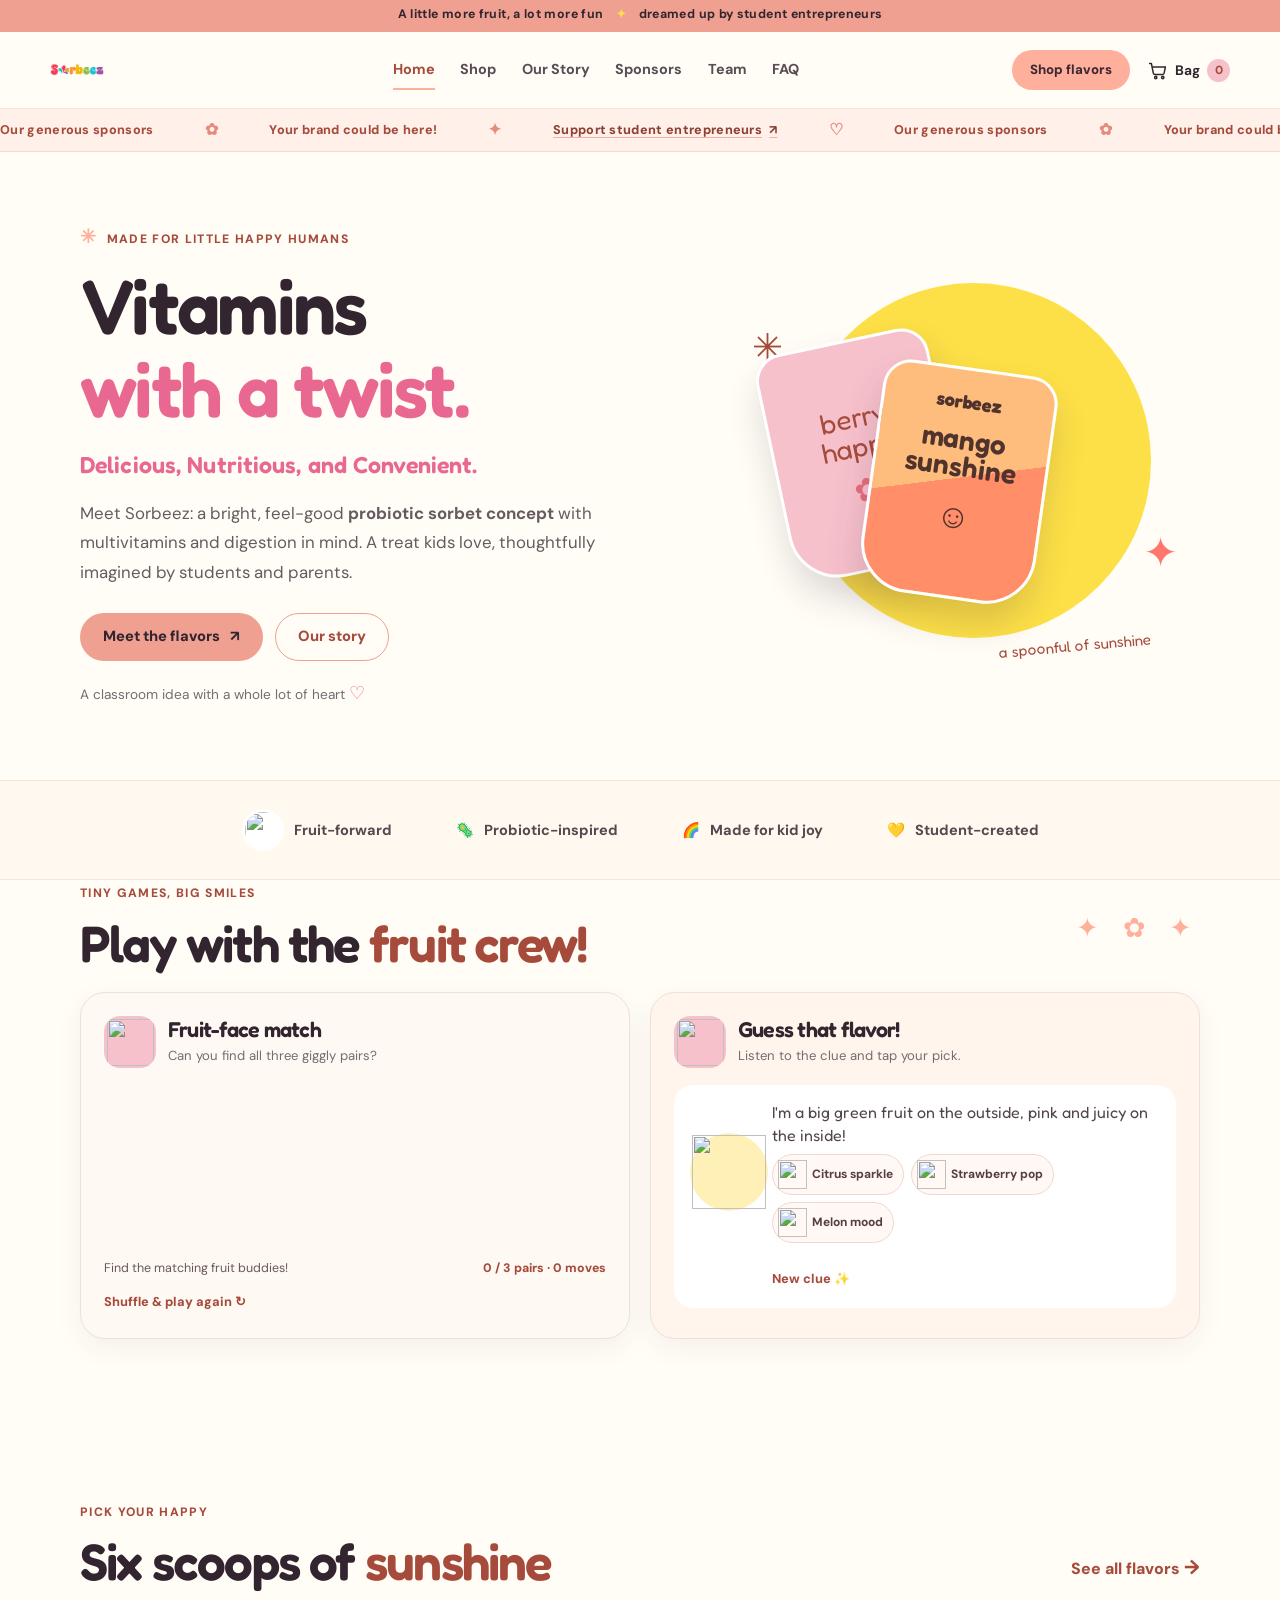
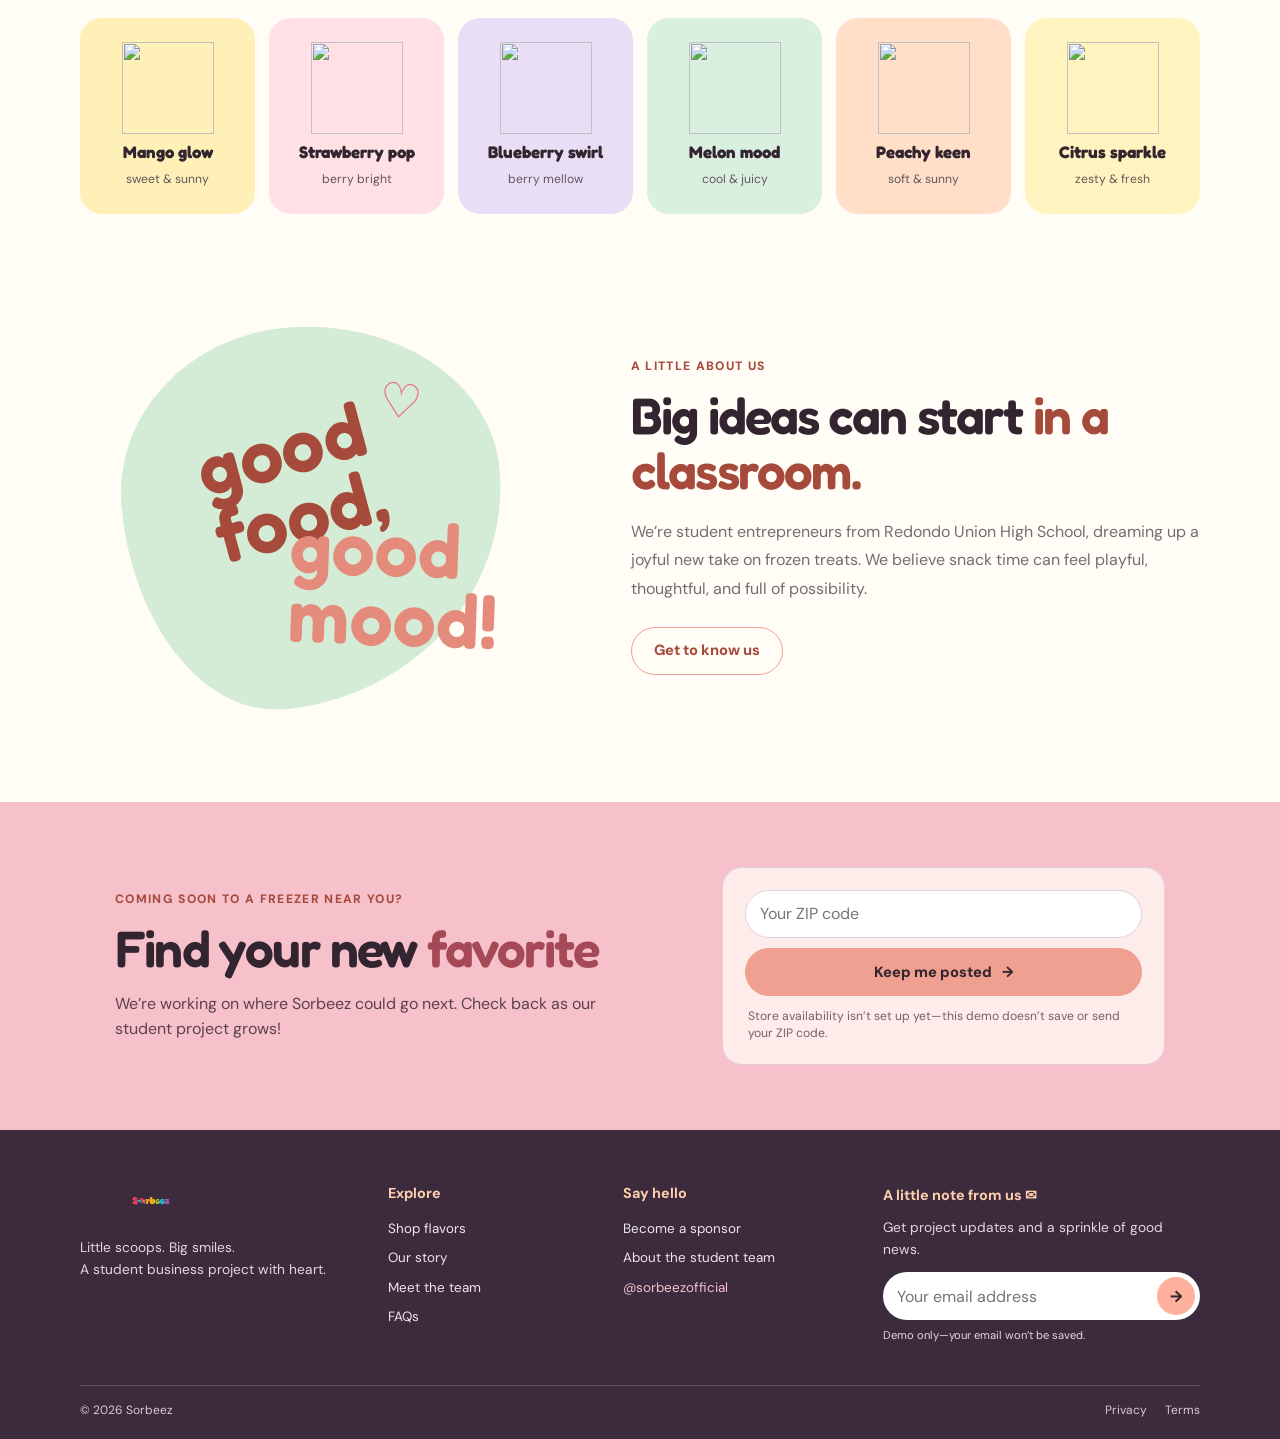
==== commit 311464e7: "Add files via upload" ====
--- a/index.html
+++ b/index.html
@@ -3,115 +3,153 @@
 <head>
   <meta charset="utf-8">
   <meta name="viewport" content="width=device-width, initial-scale=1">
-  <meta name="description" content="Meet Sorbeez: vitamins with a twist, dreamed up by student entrepreneurs.">
-  <title>Sorbeez — Vitamins with a twist</title>
+  <meta name="theme-color" content="#fffdf6">
+  <meta name="description" content="Meet Sorbeez: a student-created fruit sorbet concept made for joyful, feel-good snack time.">
+  <title>Sorbeez — A little joy in every scoop</title>
+  <link rel="preconnect" href="https://fonts.googleapis.com">
+  <link rel="preconnect" href="https://fonts.gstatic.com" crossorigin>
+  <link href="https://fonts.googleapis.com/css2?family=DM+Sans:wght@400;500;600;700;800&family=Fredoka:wght@500;600;700&display=swap" rel="stylesheet">
   <link rel="stylesheet" href="style.css">
   <script src="app.js" defer></script>
 </head>
 <body>
-  <a class="skip-link" href="#main">Skip to content</a>
+  <div class="announcement">A little more fruit, a lot more fun <span aria-hidden="true">✦</span> dreamed up by student entrepreneurs</div>
   <header class="site-header">
-    <nav class="nav-wrap" aria-label="Main navigation">
-      <a class="brand" href="index.html" aria-label="Sorbeez home"><span class="brand-name">Sorbeez</span></a>
-      <div class="nav-links">
-        <a href="index.html" aria-current="page">Home</a><a href="shop.html">Shop</a><a href="story.html">Our Story</a><a href="sponsors.html">Sponsors</a><a href="team.html">Team</a><a href="faq.html">FAQ</a>
+    <nav class="nav-shell" aria-label="Main navigation">
+      <a class="brand" href="index.html" aria-label="Sorbeez home">
+        <img src="images/sorbeez-logo.png" alt="Sorbeez" onerror="this.hidden=true;this.nextElementSibling.hidden=false">
+        <span class="brand-fallback" hidden>Sorbeez<span class="brand-dot">.</span></span>
+      </a>
+      <button class="menu-toggle" type="button" aria-expanded="false" aria-controls="primary-links" aria-label="Open navigation">☰</button>
+      <div class="nav-links" id="primary-links">
+        <a class="active" href="index.html">Home</a>
+        <a href="shop.html">Shop</a>
+        <a href="story.html">Our Story</a>
+        <a href="sponsors.html">Sponsors</a>
+        <a href="team.html">Team</a>
+        <a href="faq.html">FAQ</a>
       </div>
-      <a class="cart-link" href="cart.html" aria-label="Shopping cart">
-        <svg viewBox="0 0 24 24" fill="none" stroke="currentColor" stroke-width="1.8" aria-hidden="true"><path d="M3 4h2l2.2 11.1a2 2 0 0 0 2 1.6h8.6a2 2 0 0 0 1.9-1.4L22 8H6"/><circle cx="10" cy="20" r="1.2"/><circle cx="18" cy="20" r="1.2"/></svg>
-        Cart <span class="cart-count" data-cart-count aria-label="0 items in cart">0</span>
-      </a>
+      <div class="nav-actions">
+        <a class="button button-small button-peach nav-shop" href="shop.html">Shop flavors</a>
+        <button class="cart-button" type="button" data-open-cart aria-label="Open cart, 0 items">
+          <svg aria-hidden="true" viewBox="0 0 24 24"><path d="M3 4h2l2.2 11.1a2 2 0 0 0 2 1.6h8.4a2 2 0 0 0 1.9-1.4L21 8H6"/><circle cx="10" cy="20" r="1.3"/><circle cx="18" cy="20" r="1.3"/></svg>
+          <span class="cart-label">Bag</span><span class="cart-count" data-cart-count aria-live="polite">0</span>
+        </button>
+      </div>
     </nav>
   </header>
-  <main id="main">
-    <section class="hero">
-      <div class="container hero-grid">
-        <div class="hero-copy">
-          <img class="hero-logo" src="images/sorbeez-logo.png" alt="Sorbeez rainbow logo" width="1265" height="280">
-          <span class="eyebrow">A little joy in every pouch</span>
-          <h1 class="hero-title">Vitamins with a twist.</h1>
-          <p class="lead hero-subtitle">DELICIOUS! NUTRITIOUS! CONVENIENT!</p>
-          <div class="hero-actions"><a class="button button-soft button-bounce" href="shop.html">Explore the Flavors <span aria-hidden="true">→</span></a><span class="hero-note">Dreamed up by student entrepreneurs.</span></div>
+
+  <aside class="sponsor-ticker" aria-label="Sponsor opportunities">
+    <div class="sponsor-ticker-track">
+      <div class="sponsor-ticker-group"><span>Our generous sponsors</span><span class="ticker-flower" aria-hidden="true">✿</span><span>Your brand could be here!</span><span class="ticker-flower" aria-hidden="true">✦</span><a href="sponsors.html">Support student entrepreneurs <span aria-hidden="true">↗</span></a><span class="ticker-flower" aria-hidden="true">♡</span></div>
+      <div class="sponsor-ticker-group" aria-hidden="true"><span>Our generous sponsors</span><span class="ticker-flower">✿</span><span>Your brand could be here!</span><span class="ticker-flower">✦</span><a href="sponsors.html" tabindex="-1">Support student entrepreneurs <span>↗</span></a><span class="ticker-flower">♡</span></div>
+    </div>
+  </aside>
+
+  <main>
+    <section class="hero section-wrap">
+      <div class="hero-copy">
+        <p class="eyebrow"><span class="eyebrow-sparkle">✳</span> made for little happy humans</p>
+        <h1>Vitamins<br><span class="hero-pink">with a twist.</span></h1>
+        <p class="hero-tagline">Delicious, Nutritious, and Convenient.</p>
+        <p class="hero-description">Meet Sorbeez: a bright, feel-good <strong>probiotic sorbet concept</strong> with multivitamins and digestion in mind. A treat kids love, thoughtfully imagined by students and parents.</p>
+        <div class="hero-buttons">
+          <a class="button button-berry" href="shop.html">Meet the flavors <span aria-hidden="true">↗</span></a>
+          <a class="button button-outline" href="story.html">Our story</a>
         </div>
-        <div class="hero-art" role="group" aria-label="Meet the Sorbeez pouch mascot. A hidden mango is tucked inside.">
-          <button class="treasure-fruit treasure-hero" type="button" data-treasure="mango" aria-label="Find the hidden mango"><svg class="fruit-character fruit-character-mango" viewBox="0 0 100 100" aria-hidden="true"><path class="fruit-body" d="M50 24c-9-13-24-11-31 1-12 21 4 54 28 58 26 4 43-27 31-49-6-12-19-17-28-10Z"/><path class="fruit-leaf" d="M50 25c-1-15 12-22 28-19-3 13-13 22-28 19Z"/><circle class="face-eye" cx="43" cy="50" r="3"/><circle class="face-eye" cx="58" cy="50" r="3"/><path class="face-smile" d="M44 59c4 6 10 6 14 0"/></svg></button>
-          <span class="sparkle sparkle-one" aria-hidden="true">✦</span>
-          <span class="sparkle sparkle-two" aria-hidden="true">✧</span>
-          <span class="sparkle sparkle-three" aria-hidden="true">✦</span>
-          <div class="packet" aria-hidden="true">
-            <div class="packet-face">
-              <div class="packet-eyes"><i></i><i></i></div>
-              <div class="packet-smile"></div>
-              <div class="packet-label">Sorbeez</div>
-              <div class="packet-sub">fruit sorbet</div>
-            </div>
-          </div>
-          <span class="hero-art-caption">Hi, flavor explorer!</span>
-        </div>
+        <p class="hero-note">A classroom idea with a whole lot of heart <span aria-hidden="true">♡</span></p>
+      </div>
+      <div class="hero-art" aria-label="Illustration of colorful Sorbeez fruit sorbet">
+        <span class="art-sun"></span><span class="art-star star-one">✳</span><span class="art-star star-two">✦</span>
+        <img class="hero-fruit hero-orange" src="images/fruit-citrus.svg" alt=""><img class="hero-fruit hero-strawberry" src="images/fruit-strawberry.svg" alt="">
+        <div class="cup cup-back"><span>berry<br>happy</span><i>✿</i></div>
+        <div class="cup cup-front"><span class="cup-brand">sorbeez</span><span class="cup-flavor">mango<br>sunshine</span><span class="cup-smile">☺</span></div>
+        <span class="art-caption">a spoonful of sunshine</span>
       </div>
     </section>
-    <section class="flavor-maker-section" id="flavor-maker" aria-labelledby="flavor-maker-title">
-      <div class="container">
-        <div class="flavor-maker-heading">
-          <span class="eyebrow">Your turn, flavor explorer!</span>
-          <h2 id="flavor-maker-title">Make a pretend sorbet scoop</h2>
-          <p>Pick a flavor, then add your favorite fruity toppings. Drag them to the bowl or tap to play!</p>
+
+    <section class="benefit-strip" aria-label="Sorbeez highlights">
+      <div class="benefit-item"><img src="images/fruit-strawberry.svg" alt=""><b>Fruit-forward</b></div>
+      <div class="benefit-item"><span>🦠</span><b>Probiotic-inspired</b></div>
+      <div class="benefit-item"><span>🌈</span><b>Made for kid joy</b></div>
+      <div class="benefit-item"><span>💛</span><b>Student-created</b></div>
+    </section>
+
+      <section class="section-wrap play-zone" aria-labelledby="play-title">
+        <div class="section-heading">
+          <div><p class="eyebrow">tiny games, big smiles</p><h2 id="play-title">Play with the <span>fruit crew!</span></h2></div>
+          <span class="game-sparkle" aria-hidden="true">✦ ✿ ✦</span>
         </div>
-        <div class="flavor-maker">
-          <div class="maker-controls">
-            <fieldset class="maker-choice-group">
-              <legend>1. Pick your scoop</legend>
-              <div class="maker-choices">
-                <button class="maker-choice" type="button" draggable="true" data-maker-flavor="mango" aria-pressed="true"><svg class="fruit-picker-character fruit-character-mango" viewBox="0 0 100 100" aria-hidden="true"><path class="fruit-body" d="M50 24c-9-13-24-11-31 1-12 21 4 54 28 58 26 4 43-27 31-49-6-12-19-17-28-10Z"/><path class="fruit-leaf" d="M50 25c-1-15 12-22 28-19-3 13-13 22-28 19Z"/><circle class="face-eye" cx="43" cy="50" r="3"/><circle class="face-eye" cx="58" cy="50" r="3"/><path class="face-smile" d="M44 59c4 6 10 6 14 0"/></svg> Mango</button>
-                <button class="maker-choice" type="button" draggable="true" data-maker-flavor="berry" aria-pressed="false"><svg class="fruit-picker-character fruit-character-strawberry" viewBox="0 0 100 100" aria-hidden="true"><path class="fruit-body" d="M50 31c-17-13-37-4-35 16 1 17 20 38 35 45 15-7 34-28 35-45 2-20-18-29-35-16Z"/><path class="fruit-leaf" d="M50 34C35 27 26 19 29 10c10 2 17 8 21 16 3-10 10-17 20-18 2 10-5 20-20 26Z"/><circle class="face-eye" cx="43" cy="55" r="3"/><circle class="face-eye" cx="58" cy="55" r="3"/><path class="face-smile" d="M44 64c4 6 9 6 13 0"/></svg> Berry</button>
-                <button class="maker-choice" type="button" draggable="true" data-maker-flavor="blueberry" aria-pressed="false"><svg class="fruit-picker-character fruit-character-blueberry" viewBox="0 0 100 100" aria-hidden="true"><circle class="fruit-body" cx="50" cy="53" r="34"/><path class="fruit-crown" d="m39 24 3-10 8 8 8-8 3 10-11 7Z"/><circle class="face-eye" cx="43" cy="51" r="3"/><circle class="face-eye" cx="58" cy="51" r="3"/><path class="face-smile" d="M44 60c4 6 9 6 13 0"/></svg> Blueberry</button>
-                <button class="maker-choice" type="button" draggable="true" data-maker-flavor="peach" aria-pressed="false"><svg class="fruit-picker-character fruit-character-peach" viewBox="0 0 100 100" aria-hidden="true"><path class="fruit-body" d="M50 31c-12-14-36-7-37 16-2 24 15 42 37 42s39-18 37-42c-1-23-25-30-37-16Z"/><path class="fruit-seam" d="M50 32c-7 12-8 34 0 55"/><path class="fruit-leaf" d="M51 30c2-17 15-23 29-19-4 14-14 21-29 19Z"/><circle class="face-eye" cx="42" cy="54" r="3"/><circle class="face-eye" cx="58" cy="54" r="3"/><path class="face-smile" d="M44 63c4 6 9 6 13 0"/></svg> Peach</button>
-              </div>
-            </fieldset>
-            <fieldset class="maker-choice-group">
-              <legend>2. Add toppings</legend>
-              <div class="maker-choices">
-                <button class="maker-choice" type="button" draggable="true" data-maker-topping="strawberry"><span class="topping-icon" aria-hidden="true"><span class="topping-visual topping-visual-strawberry"></span></span> Berry bits</button>
-                <button class="maker-choice" type="button" draggable="true" data-maker-topping="pineapple"><span class="topping-icon" aria-hidden="true"><span class="topping-visual topping-visual-pineapple"></span></span> Pineapple</button>
-                <button class="maker-choice" type="button" draggable="true" data-maker-topping="sparkles"><span class="topping-icon" aria-hidden="true"><span class="topping-visual topping-visual-sprinkles"></span></span> Magic sprinkles</button>
-              </div>
-            </fieldset>
-            <p class="maker-note">Just pretend play—sprinkles are screen decorations, not a real recipe or vitamin supplement.</p>
-          </div>
-          <div class="maker-play-area">
-            <div class="maker-dropzone" data-maker-dropzone aria-label="Your pretend sorbet bowl">
-              <span class="bowl-scoop" data-maker-scoop aria-hidden="true"><span class="scoop-face"><i></i><i></i><b></b></span></span>
-              <span class="bowl-toppings" data-maker-toppings aria-hidden="true"></span>
-              <span class="bowl-shape" aria-hidden="true"></span>
+        <div class="games-grid">
+          <section class="game-card memory-game" aria-labelledby="memory-title">
+            <div class="game-heading"><span class="game-icon"><img src="images/fruit-strawberry.svg" alt=""></span><div><h3 id="memory-title">Fruit-face match</h3><p>Can you find all three giggly pairs?</p></div></div>
+            <div class="memory-grid" data-memory-grid aria-label="Fruit matching game">
+              <button class="memory-card" type="button" data-memory-card aria-label="Fruit card 1, hidden" aria-pressed="false"><span class="memory-card-inner"><span class="memory-card-back" aria-hidden="true">?</span><span class="memory-card-front" aria-hidden="true"><img src="images/fruit-strawberry.svg" alt=""></span></span></button>
+              <button class="memory-card" type="button" data-memory-card aria-label="Fruit card 2, hidden" aria-pressed="false"><span class="memory-card-inner"><span class="memory-card-back" aria-hidden="true">?</span><span class="memory-card-front" aria-hidden="true"><img src="images/fruit-citrus.svg" alt=""></span></span></button>
+              <button class="memory-card" type="button" data-memory-card aria-label="Fruit card 3, hidden" aria-pressed="false"><span class="memory-card-inner"><span class="memory-card-back" aria-hidden="true">?</span><span class="memory-card-front" aria-hidden="true"><img src="images/fruit-mango.svg" alt=""></span></span></button>
+              <button class="memory-card" type="button" data-memory-card aria-label="Fruit card 4, hidden" aria-pressed="false"><span class="memory-card-inner"><span class="memory-card-back" aria-hidden="true">?</span><span class="memory-card-front" aria-hidden="true"><img src="images/fruit-strawberry.svg" alt=""></span></span></button>
+              <button class="memory-card" type="button" data-memory-card aria-label="Fruit card 5, hidden" aria-pressed="false"><span class="memory-card-inner"><span class="memory-card-back" aria-hidden="true">?</span><span class="memory-card-front" aria-hidden="true"><img src="images/fruit-citrus.svg" alt=""></span></span></button>
+              <button class="memory-card" type="button" data-memory-card aria-label="Fruit card 6, hidden" aria-pressed="false"><span class="memory-card-inner"><span class="memory-card-back" aria-hidden="true">?</span><span class="memory-card-front" aria-hidden="true"><img src="images/fruit-mango.svg" alt=""></span></span></button>
             </div>
-            <p class="bowl-label" data-maker-label>Your mango scoop!</p>
-            <p class="maker-status" data-maker-status aria-live="polite">Mango scoop ready! Pick some toppings.</p>
-            <button class="button button-small maker-reset" type="button" data-maker-reset>Start over</button>
-          </div>
+            <div class="game-status-row"><p data-memory-status aria-live="polite">Find the matching fruit buddies!</p><span data-memory-score>0 / 3 pairs</span></div>
+            <button class="game-reset" type="button" data-memory-reset>Shuffle &amp; play again ↻</button>
+          </section>
+
+          <section class="game-card flavor-quiz" aria-labelledby="quiz-title">
+            <div class="game-heading"><span class="game-icon"><img src="images/fruit-citrus.svg" alt=""></span><div><h3 id="quiz-title">Guess that flavor!</h3><p>Listen to the clue and tap your pick.</p></div></div>
+            <div class="quiz-board">
+              <div class="quiz-mascot" aria-hidden="true"><img data-quiz-mascot src="images/fruit-peach.svg" alt=""></div>
+              <p class="quiz-hint" data-quiz-hint aria-live="polite">Getting a fruity clue ready...</p>
+              <div class="quiz-choices" data-quiz-choices></div>
+              <p class="quiz-feedback" data-quiz-feedback aria-live="polite"></p>
+              <button class="game-reset" type="button" data-quiz-next>New clue ✨</button>
+            </div>
+          </section>
         </div>
+      </section>
+
+      <section class="section-wrap home-flavors">
+      <div class="section-heading">
+        <div><p class="eyebrow">pick your happy</p><h2>Six scoops of <span>sunshine</span></h2></div>
+        <a class="text-link" href="shop.html">See all flavors <span aria-hidden="true">→</span></a>
+      </div>
+      <div class="flavor-preview-grid">
+        <a href="shop.html#mango" class="mini-flavor mango"><img class="mini-fruit" src="images/fruit-mango.svg" alt=""><b>Mango glow</b><small>sweet & sunny</small></a>
+        <a href="shop.html#strawberry" class="mini-flavor strawberry"><img class="mini-fruit" src="images/fruit-strawberry.svg" alt=""><b>Strawberry pop</b><small>berry bright</small></a>
+        <a href="shop.html#blueberry" class="mini-flavor blueberry"><img class="mini-fruit" src="images/fruit-blueberry.svg" alt=""><b>Blueberry swirl</b><small>berry mellow</small></a>
+        <a href="shop.html#watermelon" class="mini-flavor watermelon"><img class="mini-fruit" src="images/fruit-watermelon.svg" alt=""><b>Melon mood</b><small>cool & juicy</small></a>
+        <a href="shop.html#peach" class="mini-flavor peach"><img class="mini-fruit" src="images/fruit-peach.svg" alt=""><b>Peachy keen</b><small>soft & sunny</small></a>
+        <a href="shop.html#citrus" class="mini-flavor citrus"><img class="mini-fruit" src="images/fruit-citrus.svg" alt=""><b>Citrus sparkle</b><small>zesty & fresh</small></a>
       </div>
     </section>
-    <section class="section">
-      <div class="container">
-        <div class="section-intro"><span class="eyebrow">Small pouch, big smiles</span><h2>Feel-good thinking, made fruity.</h2><p>Our student team is exploring a fun new way to bring fruit and kid-friendly nutrition together. Product formulation and nutrition details are still being developed.</p><button class="treasure-fruit treasure-inline" type="button" data-treasure="strawberry" aria-label="Find the hidden strawberry"><svg class="fruit-character fruit-character-strawberry" viewBox="0 0 100 100" aria-hidden="true"><path class="fruit-body" d="M50 31c-17-13-37-4-35 16 1 17 20 38 35 45 15-7 34-28 35-45 2-20-18-29-35-16Z"/><path class="fruit-leaf" d="M50 34C35 27 26 19 29 10c10 2 17 8 21 16 3-10 10-17 20-18 2 10-5 20-20 26Z"/><circle class="face-eye" cx="43" cy="55" r="3"/><circle class="face-eye" cx="58" cy="55" r="3"/><path class="face-smile" d="M44 64c4 6 9 6 13 0"/></svg></button></div>
-        <div class="benefits-grid">
-          <article class="card benefit-card"><div class="card-icon" aria-hidden="true"><svg viewBox="0 0 48 48"><circle cx="24" cy="24" r="15" fill="#58d8f0" stroke="#176c91" stroke-width="3"/><path d="M16 19c2-5 7-8 12-8" fill="none" stroke="#fff" stroke-width="3" stroke-linecap="round"/><circle cx="20" cy="25" r="1.8" fill="#173858"/><circle cx="28" cy="25" r="1.8" fill="#173858"/><path d="M20 30c2.5 3 5.5 3 8 0" fill="none" stroke="#173858" stroke-width="2.5" stroke-linecap="round"/></svg></div><h3>Big, Fruity Ideas</h3><p>Our team is dreaming up a frozen treat concept inspired by fruity flavors.</p></article>
-          <article class="card benefit-card"><div class="card-icon" aria-hidden="true"><svg viewBox="0 0 48 48"><path d="M9 29a11 11 0 0 1 11-11 13 13 0 0 1 23 7 9 9 0 0 1-3 17H17A11 11 0 0 1 9 29Z" fill="#fff" stroke="#176c91" stroke-width="2.5"/><path d="M12 27a12 12 0 0 1 22-7" fill="none" stroke="#ff4d7d" stroke-width="5" stroke-linecap="round"/><path d="M13 25a10 10 0 0 1 18-6" fill="none" stroke="#ffbc27" stroke-width="4" stroke-linecap="round"/><path d="M16 24a7 7 0 0 1 12-4" fill="none" stroke="#45c879" stroke-width="3.5" stroke-linecap="round"/><circle cx="25" cy="31" r="1.5" fill="#173858"/><circle cx="32" cy="31" r="1.5" fill="#173858"/><path d="M25 35c2 2 4 2 6 0" fill="none" stroke="#173858" stroke-width="2" stroke-linecap="round"/></svg></div><h3>Nutrition Explorers</h3><p>We’re learning about nutrition. No recipe, vitamins, or nutrition facts are finalized.</p></article>
-          <article class="card benefit-card"><div class="card-icon" aria-hidden="true"><svg viewBox="0 0 48 48"><path d="M24 41 7 25C-1 14 12 5 21 14l3 3 3-3c9-9 22 0 14 11Z" fill="#ff557c" stroke="#a51d55" stroke-width="2.5" stroke-linejoin="round"/><circle cx="19" cy="25" r="1.8" fill="#fff"/><circle cx="29" cy="25" r="1.8" fill="#fff"/><path d="M20 30c2.5 3 5.5 3 8 0" fill="none" stroke="#fff" stroke-width="2.5" stroke-linecap="round"/></svg></div><h3>Made with Teamwork</h3><p>We’re listening to families and learning what they look for in a treat.</p></article>
-        </div>
-        <div class="center-cta"><button class="treasure-fruit treasure-cta" type="button" data-treasure="blueberry" aria-label="Find the hidden blueberry"><svg class="fruit-character fruit-character-blueberry" viewBox="0 0 100 100" aria-hidden="true"><circle class="fruit-body" cx="50" cy="53" r="34"/><path class="fruit-crown" d="m39 24 3-10 8 8 8-8 3 10-11 7Z"/><circle class="face-eye" cx="43" cy="51" r="3"/><circle class="face-eye" cx="58" cy="51" r="3"/><path class="face-smile" d="M44 60c4 6 9 6 13 0"/></svg></button><span class="eyebrow">Pick your happy</span><h2>Which flavor feels like you?</h2><p>Meet the six colorful Sorbeez flavor concepts.</p><a class="button button-soft button-bounce" href="shop.html">Explore the Flavors <span aria-hidden="true">→</span></a></div>
+
+    <section class="home-story section-wrap">
+      <div class="story-blob"><span class="story-scribble">good<br>food,</span><span class="story-scribble second">good<br>mood!</span><span class="story-heart">♡</span></div>
+      <div class="home-story-copy"><p class="eyebrow">a little about us</p><h2>Big ideas can start <span>in a classroom.</span></h2><p>We’re student entrepreneurs from Redondo Union High School, dreaming up a joyful new take on frozen treats. We believe snack time can feel playful, thoughtful, and full of possibility.</p><a class="button button-outline" href="story.html">Get to know us</a></div>
+    </section>
+
+    <section class="locator-band">
+      <div class="locator-inner">
+        <div><p class="eyebrow">coming soon to a freezer near you?</p><h2>Find your new <span>favorite</span></h2><p>We’re working on where Sorbeez could go next. Check back as our student project grows!</p></div>
+        <form class="zip-form" data-zip-form>
+          <label class="sr-only" for="zip-code">Enter your ZIP code</label>
+          <input id="zip-code" name="zip" inputmode="numeric" autocomplete="postal-code" maxlength="10" placeholder="Your ZIP code" required>
+          <button class="button button-berry" type="submit">Keep me posted <span aria-hidden="true">→</span></button>
+          <p class="form-message" data-zip-message aria-live="polite">Store availability isn’t set up yet—this demo doesn’t save or send your ZIP code.</p>
+        </form>
       </div>
     </section>
-    <section class="parent-corner" id="parents-corner" aria-labelledby="parent-corner-title">
-      <div class="container parent-corner-inner">
-        <div><span class="eyebrow">For the grown-ups</span><h2 id="parent-corner-title">Parents’ Corner</h2></div>
-        <div>
-          <p>Sorbeez is a student product concept, not a product for sale. The recipe, ingredients, sugar content, allergens, and nutrition facts have not been finalized or verified. Our playful builder is pretend play—not nutrition advice or a health promise.</p>
-          <a class="parent-link" href="faq.html#parents-corner">More project and product details <span aria-hidden="true">→</span></a>
-        </div>
-      </div>
-    </section>
-    <p class="treasure-status" data-treasure-status aria-live="polite"></p>
   </main>
-  <footer class="site-footer"><div class="footer-wrap"><div><a class="footer-brand" href="index.html">Sorbeez</a><p>© <span data-copyright-year>2026</span> Sorbeez. Made with a little extra joy.</p></div><nav class="footer-links" aria-label="Legal"><a href="#parents-corner">Parents’ Corner</a><a href="privacy.html">Privacy</a><a href="terms.html">Terms</a></nav></div></footer>
+
+  <footer class="site-footer">
+    <div class="footer-main">
+      <div class="footer-brand"><a class="brand footer-logo" href="index.html" aria-label="Sorbeez home"><img src="images/sorbeez-logo.png" alt="Sorbeez" onerror="this.hidden=true;this.nextElementSibling.hidden=false"><span class="brand-fallback" hidden>Sorbeez<span class="brand-dot">.</span></span></a><p>Little scoops. Big smiles.<br>A student business project with heart.</p></div>
+      <div class="footer-column"><b>Explore</b><a href="shop.html">Shop flavors</a><a href="story.html">Our story</a><a href="team.html">Meet the team</a><a href="faq.html">FAQs</a></div>
+      <div class="footer-column"><b>Say hello</b><a href="sponsors.html">Become a sponsor</a><a href="story.html">About the student team</a><span class="social-handle">@sorbeezofficial</span></div>
+      <div class="newsletter"><b>A little note from us ✉</b><p>Get project updates and a sprinkle of good news.</p><form data-newsletter-form><label class="sr-only" for="newsletter-email">Your email address</label><input id="newsletter-email" type="email" placeholder="Your email address" required><button type="submit" aria-label="Sign up">→</button></form><small data-newsletter-message aria-live="polite">Demo only—your email won’t be saved.</small></div>
+    </div>
+    <div class="footer-bottom"><span>© <span data-year>2026</span> Sorbeez</span><div><a href="privacy.html">Privacy</a><a href="terms.html">Terms</a></div></div>
+  </footer>
+  <dialog class="cart-dialog" data-cart-dialog aria-labelledby="cart-title"><div class="dialog-top"><h2 id="cart-title">Your little bag <span aria-hidden="true">♡</span></h2><button class="icon-button" type="button" data-close-cart aria-label="Close cart">×</button></div><div class="cart-items" data-cart-items></div><div class="cart-bottom"><p data-cart-status aria-live="polite">This is a product concept—not a live checkout.</p><button class="button button-berry button-full" type="button" data-clear-cart>Clear bag</button></div></dialog>
 </body>
-</html>
+</html>
--- a/style.css
+++ b/style.css
@@ -1,1898 +1,313 @@
-@import url('https://fonts.googleapis.com/css2?family=Montserrat:wght@400;500;600;700;800;900&family=Nunito:wght@400;500;600;700;800&family=Titan+One&display=swap');
-
 :root {
   color-scheme: light;
-  --ink: #302949;
-  --muted: #716c82;
-  --pink: #ffe2eb;
-  --yellow: #fff1bf;
-  --blue: #dff3ff;
-  --purple: #ece3ff;
-  --mint: #ddf5e9;
-  --white: #fffefd;
-  --line: rgba(48, 41, 73, .1);
-  --shadow: 0 18px 50px rgba(76, 56, 100, .10);
-  --font-heading: 'Choret Fudyna Bubble', 'Titan One', cursive;
-  --font-subheading: 'Montserrat', sans-serif;
-  --font-body: 'Nunito', 'Avenir Next', Avenir, sans-serif;
-  --font-display: var(--font-heading);
+  --cream: #fffdf6;
+  --cream-deep: #fdf6ed;
+  --ink: #32252f;
+  --muted: #766b71;
+  --berry: #efa090;
+  --berry-ink: #a64b3c;
+  --pink: #f7c1cc;
+  --bubblegum: #e96892;
+  --coral: #ffb09d;
+  --mint: #d4ecd5;
+  --yellow: #fde047;
+  --line: #eadfd9;
+  --shadow: 0 18px 48px rgba(80, 46, 61, .1);
 }
 
 * { box-sizing: border-box; }
+@view-transition { navigation: auto; }
+::view-transition-old(root) { animation: page-out .18s ease both; }
+::view-transition-new(root) { animation: page-in .38s cubic-bezier(.2,.7,.2,1) both; }
+@keyframes page-out { to { opacity: 0; } }
+@keyframes page-in { from { opacity: 0; transform: translateY(8px); } to { opacity: 1; transform: translateY(0); } }
 html { scroll-behavior: smooth; }
-body {
-  margin: 0;
-  color: var(--ink);
-  font-family: var(--font-body);
-  line-height: 1.65;
-  background:
-    radial-gradient(ellipse at 0% 0%, rgba(255, 226, 235, .75), transparent 38rem),
-    radial-gradient(ellipse at 100% 15%, rgba(223, 243, 255, .75), transparent 42rem),
-    linear-gradient(150deg, #fffefa 0%, #fff9f5 48%, #fbf8ff 100%);
-  min-height: 100vh;
+body { margin: 0; background: var(--cream); color: var(--ink); font-family: "DM Sans", sans-serif; line-height: 1.6; }
+body, button, input { font-family: "DM Sans", sans-serif; }
+a { color: inherit; text-decoration: none; }
+button, input { font-size: inherit; }
+button { cursor: pointer; }
+.announcement { min-height: 32px; padding: 5px 16px; background: var(--berry); color: var(--ink); text-align: center; font-size: .77rem; font-weight: 700; letter-spacing: .03em; }
+.announcement span { margin: 0 9px; color: var(--yellow); }
+.site-header { position: sticky; z-index: 20; top: 0; border-bottom: 1px solid rgba(200, 79, 59, .13); background: rgba(255,253,246,.95); backdrop-filter: blur(12px); }
+.sponsor-ticker { overflow: hidden; border-bottom: 1px solid #f3d9d2; background: #fff0e9; color: var(--berry-ink); }
+.sponsor-ticker-track { display: flex; width: max-content; animation: sponsor-marquee 30s linear infinite; }
+.sponsor-ticker:hover .sponsor-ticker-track, .sponsor-ticker:focus-within .sponsor-ticker-track { animation-play-state: paused; }
+.sponsor-ticker-group { display: flex; min-height: 42px; flex: 0 0 auto; align-items: center; gap: clamp(20px, 4vw, 55px); padding: 0 clamp(20px, 4vw, 55px) 0 0; font-size: .79rem; font-weight: 800; letter-spacing: .025em; white-space: nowrap; }
+.sponsor-ticker-group a { display: inline-flex; align-items: center; gap: 7px; color: #8d4035; text-decoration: underline; text-decoration-color: #efb3a5; text-underline-offset: 3px; }
+.sponsor-ticker-group a:hover { color: #67352f; }
+.ticker-flower { color: #e58b7c; font-size: 1rem; }
+@keyframes sponsor-marquee { to { transform: translateX(-50%); } }
+.nav-shell { width: min(1180px, calc(100% - 44px)); min-height: 76px; margin: auto; display: flex; align-items: center; justify-content: space-between; gap: 24px; }
+.brand { display: inline-flex; min-width: 130px; align-items: center; font-family: Fredoka, sans-serif; font-size: 1.85rem; font-weight: 700; letter-spacing: -.06em; color: var(--berry-ink); }
+.brand img { max-width: 142px; max-height: 54px; object-fit: contain; }
+.brand img { transition: transform .3s cubic-bezier(.2,.7,.2,1); }
+.brand:hover img { transform: scale(1.04) rotate(-1deg); }
+.brand-fallback { display: inline-block; }
+.brand-fallback[hidden] { display: none; }
+.brand-dot { color: var(--coral); }
+.nav-links { display: flex; align-items: center; gap: clamp(14px, 2vw, 29px); }
+.nav-links a { position: relative; color: #594c55; font-size: .9rem; font-weight: 700; transition: color .2s ease; }
+.nav-links a:hover, .nav-links a.active { color: var(--berry-ink); }
+.nav-links a.active::after { position: absolute; right: 0; bottom: -8px; left: 0; height: 2px; background: var(--coral); content: ""; }
+.nav-actions { display: flex; align-items: center; gap: 13px; }
+.button { display: inline-flex; min-height: 48px; align-items: center; justify-content: center; gap: 10px; padding: 11px 22px; border: 1.5px solid transparent; border-radius: 999px; font-size: .92rem; font-weight: 800; transition: transform .2s ease, box-shadow .2s ease, background .2s ease; }
+.button:hover { transform: translateY(-2px) scale(1.025); box-shadow: 0 8px 18px rgba(177, 69, 52, .17); }
+.button-small { min-height: 39px; padding: 8px 17px; font-size: .83rem; }
+.button-peach { background: var(--coral); color: #3d2930; }
+.button-berry { background: var(--berry); color: var(--ink); }
+.button-outline { border-color: var(--berry); background: transparent; color: var(--berry-ink); }
+.button-full { width: 100%; }
+.cart-button { display: inline-flex; align-items: center; gap: 7px; padding: 7px 0 7px 4px; border: 0; background: transparent; color: var(--ink); font-size: .86rem; font-weight: 700; }
+.cart-button svg { width: 21px; fill: none; stroke: currentColor; stroke-linecap: round; stroke-linejoin: round; stroke-width: 1.7; }
+.cart-count { display: grid; width: 23px; height: 23px; place-items: center; border-radius: 50%; background: var(--pink); color: var(--berry-ink); font-size: .74rem; font-weight: 800; }
+.menu-toggle { display: none; border: 0; background: transparent; color: var(--berry-ink); font-size: 1.4rem; }
+.section-wrap { width: min(1120px, calc(100% - 44px)); margin-inline: auto; }
+.hero { min-height: 550px; padding-block: 70px 72px; display: grid; grid-template-columns: 1fr 1fr; align-items: center; gap: 40px; }
+.hero-copy { max-width: 560px; }
+.eyebrow { margin: 0 0 12px; color: var(--berry-ink); font-size: .76rem; font-weight: 800; letter-spacing: .11em; text-transform: uppercase; }
+.eyebrow-sparkle { margin-right: 5px; color: var(--coral); font-size: 1.2rem; }
+h1, h2, h3, p { margin-top: 0; }
+h1, h2, h3 { font-family: Fredoka, "DM Sans", sans-serif; font-weight: 600; letter-spacing: -.035em; line-height: 1.08; }
+h1 { margin-bottom: 20px; font-size: clamp(3.2rem, 6vw, 5.2rem); }
+h1 span, h2 span { color: var(--berry-ink); }
+h1 .hero-pink { color: var(--bubblegum); }
+.hero-description { max-width: 520px; margin-bottom: 26px; color: #655b60; font-size: 1.05rem; line-height: 1.75; }
+.hero-tagline { margin: -5px 0 16px; color: var(--bubblegum); font-family: Fredoka, sans-serif; font-size: clamp(1.16rem, 2.2vw, 1.45rem); font-weight: 600; letter-spacing: .005em; }
+.hero-buttons { display: flex; flex-wrap: wrap; gap: 12px; }
+.hero-note { margin: 18px 0 0; color: var(--muted); font-size: .85rem; }
+.hero-note span { color: #e8727e; font-size: 1.15rem; }
+.hero-art { position: relative; min-height: 420px; display: grid; place-items: center; isolation: isolate; }
+.hero-art .cup-back { animation: cup-float-back 5s ease-in-out infinite; }
+.hero-art .cup-front { animation: cup-float-front 5.4s ease-in-out infinite; }
+.hero-art .hero-fruit { animation: fruit-bob 4.2s ease-in-out infinite; }
+.hero-art .hero-strawberry { animation-delay: -1.6s; }
+.hero-art .art-star { animation: sparkle 3.2s ease-in-out infinite; }
+.hero-art .star-two { animation-delay: -1.1s; }
+@keyframes cup-float-back { 50% { transform: translateY(-7px) rotate(-12deg); } }
+@keyframes cup-float-front { 50% { transform: translateY(-9px) rotate(8deg); } }
+@keyframes fruit-bob { 50% { translate: 0 -7px; } }
+@keyframes sparkle { 50% { opacity: .58; scale: .88; } }
+.art-sun { position: absolute; z-index: -1; top: 28px; right: 9%; width: 355px; height: 355px; border-radius: 50%; background: var(--yellow); }
+.cup { position: absolute; display: flex; flex-direction: column; align-items: center; justify-content: center; width: 176px; height: 232px; border: 3px solid white; border-radius: 28px 28px 50px 50px; box-shadow: 0 21px 34px rgba(59, 35, 54, .17); transform: rotate(9deg); }
+.cup-back { z-index: 1; margin: -20px 0 0 -138px; background: var(--pink); color: var(--berry-ink); font-family: Fredoka, sans-serif; font-size: 1.75rem; line-height: 1.04; text-align: center; transform: rotate(-12deg); }
+.cup-back i { margin-top: 12px; color: #e96d7b; font-size: 2rem; font-style: normal; }
+.cup-front { z-index: 2; margin: 35px 0 0 55px; background: linear-gradient(165deg, #ffbd7d 0 48%, #ff8e69 48%); color: #51332e; transform: rotate(8deg); }
+.cup-brand { position: absolute; top: 17px; font-family: Fredoka, sans-serif; font-size: 1.15rem; font-weight: 700; }
+.cup-flavor { margin-top: 4px; font-family: Fredoka, sans-serif; font-size: 1.75rem; font-weight: 600; line-height: .96; text-align: center; }
+.cup-smile { margin-top: 10px; font-size: 2.1rem; }
+.hero-fruit { position: absolute; z-index: 3; width: 84px; filter: drop-shadow(0 8px 4px rgba(60,40,40,.12)); }
+.hero-orange { top: 9%; right: 13%; transform: rotate(12deg); }
+.hero-strawberry { bottom: 8%; left: 11%; width: 76px; transform: rotate(-9deg); }
+.art-star { position: absolute; color: var(--berry-ink); }
+.star-one { top: 15%; left: 17%; font-size: 2.3rem; }
+.star-two { right: 4%; bottom: 21%; color: #ff766c; font-size: 2.6rem; }
+.art-caption { position: absolute; right: 9%; bottom: 4%; color: var(--berry-ink); font-family: Fredoka, sans-serif; font-size: .95rem; transform: rotate(-5deg); }
+.benefit-strip { display: flex; min-height: 100px; align-items: center; justify-content: center; gap: clamp(18px, 5vw, 78px); padding: 20px 24px; border-block: 1px solid #f1e5de; background: #fff9f0; }
+.benefit-item { display: flex; align-items: center; gap: 10px; color: #55484f; font-size: .91rem; }
+.benefit-item > img { display: block; width: 42px; height: 42px; flex: 0 0 42px; padding: 3px; border-radius: 50%; background: white; object-fit: contain; }
+.home-flavors { padding-block: 78px 84px; }
+.section-heading { display: flex; align-items: end; justify-content: space-between; gap: 24px; margin-bottom: 28px; }
+.section-heading h2, .home-story h2, .locator-band h2, .page-hero h1 { margin-bottom: 0; font-size: clamp(2.2rem, 4vw, 3.2rem); }
+.text-link { padding-bottom: 7px; color: var(--berry-ink); font-weight: 800; }
+.text-link span { font-size: 1.25rem; }
+.flavor-preview-grid { display: grid; grid-template-columns: repeat(6, 1fr); gap: 14px; }
+.mini-flavor { min-height: 196px; display: flex; flex-direction: column; align-items: center; justify-content: center; gap: 5px; border-radius: 22px; transition: transform .2s ease, box-shadow .2s ease; }
+.mini-flavor:hover { transform: translateY(-5px) rotate(-1deg); box-shadow: var(--shadow); }
+.mini-flavor b { font-family: Fredoka, sans-serif; font-size: 1.05rem; }
+.mini-flavor small { color: #63565c; font-size: .76rem; }
+.mini-fruit { display: block; width: 92px; height: 92px; object-fit: contain; transition: transform .3s cubic-bezier(.2,.7,.2,1); }
+.mini-flavor:hover .mini-fruit { transform: rotate(-7deg) scale(1.1); }
+.mango { background: #fff0b8; }.strawberry { background: #ffe0e4; }.blueberry { background: #e8def6; }.watermelon { background: #d9efdf; }.peach { background: #ffdfc8; }.citrus { background: #fff4bf; }
+.home-story { display: grid; grid-template-columns: .9fr 1.1fr; align-items: center; gap: 85px; padding-block: 28px 96px; }
+.story-blob { position: relative; width: min(100%, 380px); aspect-ratio: 1; margin: auto; border-radius: 47% 53% 62% 38% / 43% 42% 58% 57%; background: var(--mint); transform: rotate(-5deg); }
+.story-scribble { position: absolute; top: 22%; left: 22%; color: var(--berry-ink); font-family: Fredoka, sans-serif; font-size: clamp(3rem, 6vw, 5rem); font-weight: 600; line-height: .9; transform: rotate(-10deg); }
+.story-scribble.second { top: 51%; left: 42%; color: #e58b7c; transform: rotate(7deg); }
+.story-heart { position: absolute; top: 12%; right: 19%; color: #e96e7e; font-size: 3rem; transform: rotate(12deg); }
+.home-story-copy > p:not(.eyebrow) { margin: 19px 0 23px; color: var(--muted); line-height: 1.8; }
+.locator-band { padding: 65px 22px; background: #f7c1cc; }
+.locator-inner { width: min(1050px, 100%); margin: auto; display: grid; grid-template-columns: 1fr .8fr; align-items: center; gap: 54px; }
+.locator-band h2 span { color: #a64957; }
+.locator-band p:not(.eyebrow) { max-width: 520px; margin: 14px 0 0; color: #5d4249; }
+.zip-form { padding: 22px; border: 1px solid rgba(107,48,116,.15); border-radius: 20px; background: rgba(255,253,246,.72); }
+.zip-form input, .newsletter input { width: 100%; min-height: 48px; padding: 10px 14px; border: 1px solid #e1d3d9; border-radius: 999px; background: white; outline-color: var(--berry); }
+.zip-form .button { width: 100%; margin-top: 10px; }
+.form-message { margin: 12px 3px 0 !important; color: #74606b !important; font-size: .76rem; line-height: 1.4; }
+.site-footer { padding: 52px max(22px, calc((100% - 1120px)/2)) 18px; background: #3b2b3c; color: #fff7ee; }
+.footer-main { display: grid; grid-template-columns: 1.1fr .8fr .9fr 1.3fr; gap: 40px; padding-bottom: 40px; }
+.footer-logo { min-width: auto; color: white; }
+.footer-logo img { width: 142px; max-height: 38px; }
+.footer-brand p, .newsletter p { margin: 9px 0 0; color: #e5d7df; font-size: .86rem; }
+.footer-column { display: flex; flex-direction: column; align-items: flex-start; gap: 8px; font-size: .84rem; }
+.footer-column b, .newsletter b { margin-bottom: 5px; color: #ffcfad; font-size: .9rem; }
+.footer-column a { color: #f0e5eb; }.footer-column a:hover { color: var(--yellow); }
+.social-handle { color: #f6c1cd; }
+.newsletter form { position: relative; margin-top: 12px; }
+.newsletter input { padding-right: 52px; border: 0; }
+.newsletter form button { position: absolute; top: 5px; right: 5px; width: 38px; height: 38px; border: 0; border-radius: 50%; background: var(--coral); color: var(--ink); font-weight: 800; }
+.newsletter small { display: block; min-height: 18px; margin-top: 7px; color: #e5d7df; font-size: .7rem; }
+.footer-bottom { display: flex; align-items: center; justify-content: space-between; gap: 15px; padding-top: 15px; border-top: 1px solid rgba(255,255,255,.18); color: #d8cbd3; font-size: .75rem; }
+.footer-bottom div { display: flex; gap: 18px; }
+.footer-bottom a:hover { color: white; }
+.page-hero { padding: 72px 22px 65px; background: var(--cream-deep); text-align: center; }
+.page-hero p:last-child { max-width: 650px; margin: 17px auto 0; color: var(--muted); }
+.page-hero .eyebrow { margin-bottom: 10px; }
+.content-section { width: min(1040px, calc(100% - 44px)); margin: 0 auto; padding-block: 62px 82px; }
+.content-section > p { color: var(--muted); line-height: 1.85; }
+.shop-toolbar { display: flex; flex-wrap: wrap; justify-content: center; gap: 9px; margin-bottom: 25px; }
+.filter-chip { padding: 9px 16px; border: 1px solid #e8d9dc; border-radius: 999px; background: white; color: #5b4b55; font-weight: 700; }
+.filter-chip:hover, .filter-chip.active { border-color: var(--berry); background: var(--berry); color: var(--ink); }
+.shop-grid { display: grid; grid-template-columns: repeat(3, 1fr); gap: 22px; }
+.flavor-card { overflow: hidden; border: 1px solid rgba(70, 40, 60, .06); border-radius: 26px; background: white; box-shadow: 0 7px 23px rgba(70,40,60,.06); transition: transform .22s ease, box-shadow .22s ease; }
+.flavor-card:hover { transform: translateY(-5px); box-shadow: var(--shadow); }
+.flavor-visual { position: relative; min-height: 205px; display: grid; place-items: center; }
+.flavor-visual > img { width: 138px; height: 138px; object-fit: contain; filter: drop-shadow(0 9px 7px rgba(50,30,45,.11)); transition: transform .3s ease; }
+.flavor-card:hover .flavor-visual > img { transform: scale(1.09) rotate(-5deg); }
+.flavor-visual::before, .flavor-visual::after { position: absolute; width: 70px; height: 70px; border: 2px solid rgba(107,48,116,.18); border-radius: 50%; content: ""; }
+.flavor-visual::before { top: 20px; left: 25px; }.flavor-visual::after { right: 22px; bottom: 15px; width: 43px; height: 43px; }
+.flavor-card-body { padding: 20px 21px 22px; }
+.flavor-card h2 { margin: 0 0 7px; font-size: 1.5rem; }
+.flavor-card p { margin: 0 0 15px; color: var(--muted); font-size: .88rem; }
+.card-actions { display: flex; align-items: center; gap: 9px; }
+.card-actions .button { min-height: 41px; padding: 8px 15px; font-size: .82rem; }
+.button-soft { border-color: #e4d7e4; background: white; color: var(--berry-ink); }
+.shop-note { max-width: 740px; margin: 28px auto 0; padding: 14px 18px; border-radius: 14px; background: #fff5db; color: #665735; font-size: .82rem; text-align: center; }
+.flavor-dialog, .cart-dialog { width: min(560px, calc(100% - 28px)); max-height: min(88vh, 780px); padding: 0; overflow: auto; border: 0; border-radius: 26px; background: var(--cream); box-shadow: 0 30px 100px rgba(42,22,43,.32); }
+.flavor-dialog[open], .cart-dialog[open] { animation: modal-in .26s ease both; }
+@keyframes modal-in { from { opacity: 0; transform: translateY(17px) scale(.97); } to { opacity: 1; transform: translateY(0) scale(1); } }
+.flavor-dialog::backdrop, .cart-dialog::backdrop { background: rgba(39,24,39,.48); backdrop-filter: blur(4px); }
+.dialog-top { display: flex; align-items: center; justify-content: space-between; padding: 20px 23px 10px; }
+.dialog-top h2 { margin: 0; font-size: 1.65rem; }
+.icon-button { width: 38px; height: 38px; border: 0; border-radius: 50%; background: #f3e8ec; color: var(--berry-ink); font-size: 1.5rem; line-height: 1; }
+.flavor-modal-banner { padding: 25px; text-align: center; }
+.flavor-modal-banner img { display: block; width: 126px; height: 126px; margin: auto; object-fit: contain; filter: drop-shadow(0 8px 8px rgba(50,30,45,.12)); }
+.flavor-modal-banner h2 { margin: 7px 0 0; font-size: 2rem; }
+.modal-details { display: grid; grid-template-columns: 1fr 1fr; gap: 10px; padding: 0 22px 22px; }
+.detail-tile { padding: 14px; border-radius: 16px; background: white; }
+.detail-tile b { display: block; margin-bottom: 4px; color: var(--berry-ink); font-size: .78rem; }
+.detail-tile p { margin: 0; color: #61565d; font-size: .84rem; }
+.modal-disclaimer { margin: 0 22px 22px; padding: 13px; border-radius: 13px; background: #fff4d8; color: #675a42; font-size: .76rem; line-height: 1.55; }
+.modal-footer { padding: 0 22px 22px; }
+.cart-dialog { right: 20px; left: auto; width: min(390px, calc(100% - 28px)); margin: 0 0 0 auto; }
+.cart-items { min-height: 90px; padding: 12px 23px; }
+.cart-empty { color: var(--muted); font-size: .9rem; }
+.cart-line { display: flex; align-items: center; justify-content: space-between; gap: 12px; padding: 12px 0; border-bottom: 1px solid #eee2e1; }
+.cart-line strong { display: block; font-family: Fredoka, sans-serif; font-size: 1rem; }
+.cart-line small { color: var(--muted); }
+.cart-quantity { color: var(--berry-ink); font-weight: 800; }
+.cart-bottom { padding: 4px 23px 22px; }.cart-bottom p { color: var(--muted); font-size: .78rem; }
+.story-layout { display: grid; grid-template-columns: .85fr 1.15fr; align-items: center; gap: 55px; }
+.story-art-panel { min-height: 330px; display: grid; place-items: center; border-radius: 45% 55% 40% 60% / 50%; background: var(--pink); font-size: 7rem; }
+.story-quote { margin: 0 0 20px; padding-left: 18px; border-left: 4px solid var(--coral); color: var(--berry-ink); font-family: Fredoka, sans-serif; font-size: 1.45rem; line-height: 1.4; }
+.story-layout p:not(.eyebrow) { color: var(--muted); line-height: 1.85; }
+.values-grid { display: grid; grid-template-columns: repeat(3, 1fr); gap: 16px; margin-top: 35px; }
+.value-card { padding: 22px; border-radius: 19px; background: #ffe8e2; }.value-card:nth-child(2) { background: #e7f2e5; }.value-card:nth-child(3) { background: #fff0c4; }
+.value-card span { font-size: 1.65rem; }.value-card h3 { margin: 8px 0; font-size: 1.22rem; }.value-card p { margin: 0; color: var(--muted); font-size: .85rem; }
+.tier-grid { display: grid; grid-template-columns: repeat(4, 1fr); gap: 14px; margin: 30px 0; }
+.tier-card { min-height: 210px; padding: 21px 16px; border: 1px solid #eee2e1; border-radius: 20px; background: white; text-align: center; transition: transform .2s ease, box-shadow .2s ease; }
+.tier-card:hover { transform: translateY(-4px); box-shadow: var(--shadow); }
+.tier-card:nth-child(1) { background: #fff4c4; }.tier-card:nth-child(2) { background: #f6e5f1; }.tier-card:nth-child(3) { background: #e2f1e3; }.tier-card:nth-child(4) { background: #ffe5d9; }
+.tier-icon { font-size: 2rem; }.tier-card h3 { margin: 9px 0 5px; font-size: 1.25rem; }.tier-card p { margin: 0; color: var(--muted); font-size: .8rem; }
+.tier-card .tier-amount { margin: 11px 0 9px; color: var(--berry-ink); font-family: Fredoka, sans-serif; font-size: clamp(1.05rem, 1.6vw, 1.35rem); font-weight: 700; }
+.sponsor-cta { padding: 32px; border-radius: 24px; background: var(--berry); color: var(--ink); text-align: center; }
+.sponsor-cta h2 { margin: 0 0 10px; font-size: 2rem; }.sponsor-cta p { max-width: 570px; margin: 0 auto 18px; color: #514044; }
+.sponsor-cta .button { background: var(--yellow); color: var(--ink); }
+.contact-panel { display: none; margin: 28px auto 0; padding: 26px; border: 1px solid #eadfe6; border-radius: 22px; background: white; animation: modal-in .25s ease both; }
+.contact-panel.is-open { display: block; }.contact-panel h2 { margin-bottom: 18px; font-size: 1.7rem; }
+.form-grid { display: grid; grid-template-columns: 1fr 1fr; gap: 13px; }.form-field { display: flex; flex-direction: column; gap: 5px; }
+.form-field.full { grid-column: 1 / -1; }.form-field label { color: #55464f; font-size: .82rem; font-weight: 700; }
+.form-field input, .form-field select, .form-field textarea { width: 100%; padding: 11px 13px; border: 1px solid #e4d9dd; border-radius: 12px; background: var(--cream); font: inherit; }
+.form-field textarea { min-height: 100px; resize: vertical; }.form-hint, .form-result { margin: 12px 0 0; color: var(--muted); font-size: .79rem; }
+.sponsor-divider { margin: 58px 0 20px; display: flex; align-items: center; gap: 15px; color: var(--berry-ink); font-family: Fredoka, sans-serif; font-size: 1.5rem; text-align: center; }
+.sponsor-divider::before, .sponsor-divider::after { height: 2px; flex: 1; background: repeating-linear-gradient(90deg, var(--coral) 0 9px, transparent 9px 16px); content: ""; }
+.sponsor-empty { max-width: 650px; margin: auto; padding: 20px; border-radius: 18px; background: #fff3d4; color: #625548; text-align: center; }
+.team-intro { max-width: 700px; margin: 0 auto 38px; color: var(--muted); text-align: center; }
+.team-department { margin: 30px 0 40px; }.department-heading { display: flex; align-items: center; justify-content: space-between; gap: 15px; margin-bottom: 14px; padding-bottom: 10px; border-bottom: 1px solid var(--line); }
+.department-heading h2 { margin: 0; font-size: 1.65rem; }.department-heading span { color: var(--muted); font-size: .82rem; font-weight: 700; }
+.team-grid { display: grid; grid-template-columns: repeat(4, 1fr); gap: 12px; }
+.team-card { min-height: 117px; padding: 17px; border-radius: 16px; background: white; box-shadow: 0 5px 18px rgba(70,40,60,.05); }
+.team-avatar { display: grid; width: 34px; height: 34px; place-items: center; margin-bottom: 9px; border-radius: 12px; background: var(--mint); color: var(--berry-ink); font-family: Fredoka, sans-serif; font-weight: 600; }
+.team-card:nth-child(3n+2) .team-avatar { background: var(--pink); }.team-card:nth-child(3n) .team-avatar { background: #fff0b8; }
+.team-card h3 { margin: 0 0 3px; font-family: "DM Sans", sans-serif; font-size: .93rem; letter-spacing: 0; }.team-card p { margin: 0; color: var(--muted); font-size: .78rem; }
+.faq-list { max-width: 790px; margin: auto; }.faq-item { margin-bottom: 12px; overflow: hidden; border: 1px solid #eee1e1; border-radius: 17px; background: white; }
+.faq-item summary { display: flex; align-items: center; justify-content: space-between; gap: 15px; padding: 19px 20px; cursor: pointer; font-family: Fredoka, sans-serif; font-size: 1.13rem; font-weight: 600; list-style: none; }
+.faq-item summary::-webkit-details-marker { display: none; }.faq-item summary::after { color: var(--berry-ink); font-family: "DM Sans", sans-serif; font-size: 1.3rem; content: "+"; transition: transform .2s ease; }
+.faq-item[open] summary::after { transform: rotate(45deg); }.faq-answer { padding: 0 20px 18px; color: var(--muted); font-size: .92rem; line-height: 1.8; animation: answer-in .2s ease both; }
+@keyframes answer-in { from { opacity: 0; transform: translateY(-5px); } to { opacity: 1; transform: translateY(0); } }
+.legal-copy { max-width: 800px; margin: auto; padding: 36px; border: 1px solid #eee2df; border-radius: 24px; background: white; box-shadow: 0 8px 28px rgba(70,40,60,.04); }
+.legal-copy h2 { margin: 28px 0 9px; font-size: 1.35rem; }.legal-copy h2:first-child { margin-top: 0; }.legal-copy p, .legal-copy li { color: var(--muted); font-size: .92rem; line-height: 1.85; }.legal-copy ul { padding-left: 22px; }
+.legal-updated { margin: 0 0 24px; color: var(--berry-ink); font-size: .83rem; font-weight: 700; }
+.sr-only { position: absolute; width: 1px; height: 1px; padding: 0; overflow: hidden; clip: rect(0,0,0,0); white-space: nowrap; clip-path: inset(50%); }
+
+.play-zone { padding-block: 4px 86px; }
+.play-zone .section-heading { align-items: center; margin-bottom: 21px; }
+.game-sparkle { color: var(--coral); font-size: 1.7rem; letter-spacing: .3em; }
+.games-grid { display: grid; grid-template-columns: 1fr 1fr; gap: 20px; }
+.game-card { min-width: 0; padding: 23px; border: 1px solid #f0dfda; border-radius: 25px; background: #fff9f3; box-shadow: 0 9px 28px rgba(96, 58, 52, .06); }
+.game-card:nth-child(2) { background: #fff5ec; }
+.game-heading { display: flex; align-items: center; gap: 12px; margin-bottom: 17px; }
+.game-icon { display: grid; width: 52px; height: 52px; flex: 0 0 52px; place-items: center; overflow: hidden; border-radius: 16px; background: var(--pink); }
+.game-icon img { width: 47px; height: 47px; object-fit: contain; }
+.game-heading h3 { margin: 0 0 4px; font-size: 1.34rem; }
+.game-heading p { margin: 0; color: var(--muted); font-size: .82rem; }
+.memory-grid { display: grid; grid-template-columns: repeat(3, 1fr); gap: 9px; }
+.memory-card { height: 76px; padding: 0; perspective: 500px; border: 0; border-radius: 16px; background: transparent; }
+.memory-card-inner { position: relative; display: block; width: 100%; height: 100%; transform-style: preserve-3d; transition: transform .4s cubic-bezier(.2,.7,.2,1); }
+.memory-card.is-revealed .memory-card-inner, .memory-card.is-matched .memory-card-inner { transform: rotateY(180deg); }
+.memory-card-back, .memory-card-front { position: absolute; inset: 0; display: grid; place-items: center; border: 1px solid rgba(200,79,59,.14); border-radius: 16px; backface-visibility: hidden; }
+.memory-card-back { background: #f6a58f; color: white; font-family: Fredoka, sans-serif; font-size: 2rem; font-weight: 600; }
+.memory-card-front { overflow: hidden; background: white; transform: rotateY(180deg); }
+.memory-card-front img { width: 64px; height: 64px; object-fit: contain; }
+.memory-card.is-matched .memory-card-front { border-color: #84b98c; background: #e7f5e5; }
+.memory-card:focus-visible, .quiz-choice:focus-visible, .game-reset:focus-visible { outline: 3px solid #ca5844; outline-offset: 3px; }
+.game-status-row { display: flex; align-items: center; justify-content: space-between; gap: 10px; margin-top: 13px; }
+.game-status-row p { margin: 0; color: #68585b; font-size: .78rem; }
+.game-status-row span { flex: 0 0 auto; color: var(--berry-ink); font-size: .77rem; font-weight: 800; }
+.game-reset { margin-top: 9px; padding: 5px 0; border: 0; background: transparent; color: var(--berry-ink); font-size: .8rem; font-weight: 800; }
+.game-reset:hover { text-decoration: underline; text-underline-offset: 3px; }
+.quiz-board { min-height: 223px; display: grid; grid-template-columns: 68px 1fr; align-items: center; gap: 8px 14px; padding: 16px; border-radius: 19px; background: white; }
+.quiz-mascot { grid-row: span 2; display: grid; width: 78px; height: 78px; place-items: center; border-radius: 50%; background: #fff0b8; }
+.quiz-mascot img { width: 74px; height: 74px; object-fit: contain; }
+.quiz-hint { align-self: end; margin: 0; color: #51454a; font-family: Fredoka, sans-serif; font-size: 1rem; line-height: 1.4; }
+.quiz-choices { display: flex; flex-wrap: wrap; gap: 7px; }
+.quiz-choice { display: inline-flex; align-items: center; gap: 5px; padding: 5px 10px 5px 5px; border: 1px solid #f0d7d0; border-radius: 999px; background: #fff8f4; color: #573d3d; font-size: .75rem; font-weight: 700; transition: background .2s, transform .2s; }
+.quiz-choice img { width: 29px; height: 29px; object-fit: contain; }
+.quiz-choice:hover { transform: translateY(-2px); background: #ffe5dd; }
+.quiz-choice.is-correct { border-color: #76a878; background: #e4f2e2; }
+.quiz-choice.is-wrong { border-color: #dc8c7c; background: #ffe3dc; }
+.quiz-feedback { grid-column: 2; min-height: 18px; margin: -4px 0 0; color: var(--berry-ink); font-size: .76rem; font-weight: 700; }
+.quiz-board > .game-reset { grid-column: 2; justify-self: start; margin: -8px 0 0; }
+
+@media (max-width: 900px) {
+  .nav-shell { gap: 13px; }.nav-links { gap: 12px; }.nav-links a { font-size: .8rem; }.nav-shop { display: none; }
+  .flavor-preview-grid { grid-template-columns: repeat(3, 1fr); }.shop-grid { grid-template-columns: repeat(2, 1fr); }
+  .games-grid { grid-template-columns: 1fr; }
+  .footer-main { grid-template-columns: 1fr 1fr; }.team-grid { grid-template-columns: repeat(3, 1fr); }
 }
-a { color: inherit; text-decoration: none; }
-button, input, textarea, select { font: inherit; }
-button, a { -webkit-tap-highlight-color: transparent; }
-button { color: inherit; }
-img, svg { max-width: 100%; }
-.skip-link {
-  position: absolute; left: 1rem; top: -5rem; z-index: 20;
-  padding: .7rem 1rem; border-radius: 1rem; background: white;
-}
-.skip-link:focus { top: 1rem; }
-
-.site-header {
-  position: sticky; top: 0; z-index: 10;
-  background: rgba(255, 254, 253, .88);
-  border-bottom: 1px solid rgba(48, 41, 73, .07);
-  backdrop-filter: blur(16px);
-}
-.nav-wrap {
-  width: min(1160px, calc(100% - 2.5rem)); min-height: 76px;
-  margin: auto; display: flex; align-items: center; justify-content: space-between; gap: 1.5rem;
-}
-.brand {
-  display: inline-flex; align-items: center; gap: .55rem;
-  font: 900 1.55rem/1 var(--font-display); letter-spacing: -.06em;
-}
-.brand-mark {
-  display: grid; place-items: center; width: 2.25rem; height: 2.25rem;
-  border-radius: 50% 50% 46% 54%; background: linear-gradient(135deg, #ffd8e6, #fff0b8 54%, #dff3ff);
-  box-shadow: inset 0 0 0 1px rgba(48, 41, 73, .05);
-}
-.nav-links { display: flex; align-items: center; gap: clamp(.75rem, 2vw, 1.65rem); }
-.nav-links a {
-  color: #5f5a71; font-size: .91rem; font-weight: 700;
-  transition: color .2s ease, transform .2s ease;
-}
-.nav-links a:hover, .nav-links a[aria-current="page"] { color: #a14d7a; }
-.nav-links a:hover { transform: translateY(-1px); }
-.cart-link {
-  display: inline-flex; align-items: center; gap: .45rem; padding: .55rem .8rem;
-  border: 1px solid var(--line); border-radius: 999px; background: white;
-  font-size: .9rem; font-weight: 800; white-space: nowrap;
-}
-.cart-link svg { width: 1.2rem; height: 1.2rem; }
-.cart-count {
-  min-width: 1.3rem; height: 1.3rem; padding: 0 .3rem;
-  display: inline-grid; place-items: center; border-radius: 999px;
-  background: var(--pink); font-size: .75rem;
-}
-
-main { overflow: hidden; }
-.container { width: min(1080px, calc(100% - 2.5rem)); margin-inline: auto; }
-.section { padding: clamp(3.5rem, 7vw, 6.5rem) 0; }
-.eyebrow {
-  display: inline-flex; align-items: center; gap: .45rem; color: #9b5279;
-  font-size: .77rem; font-weight: 900; letter-spacing: .12em; text-transform: uppercase;
-}
-h1, h2, h3, p { margin-top: 0; }
-h1, h2, h3 { font-family: var(--font-display); line-height: 1.12; letter-spacing: -.045em; }
-h1 { font-size: clamp(2.7rem, 6.5vw, 5.4rem); margin-bottom: 1.2rem; }
-h2 { font-size: clamp(2rem, 4vw, 3.2rem); margin-bottom: .8rem; }
-h3 { font-size: 1.35rem; margin-bottom: .55rem; }
-.lead { color: var(--muted); font-size: clamp(1.08rem, 2vw, 1.25rem); max-width: 42rem; }
-.section-intro { max-width: 44rem; margin-bottom: 2rem; }
-.section-intro > p:last-child { color: var(--muted); }
-.pill {
-  display: inline-flex; align-items: center; border-radius: 999px; padding: .5rem .85rem;
-  background: white; box-shadow: 0 5px 18px rgba(76, 56, 100, .07);
-  color: #696278; font-size: .82rem; font-weight: 800;
-}
-.button {
-  display: inline-flex; align-items: center; justify-content: center; gap: .5rem;
-  min-height: 3.25rem; padding: .8rem 1.35rem; border: 0; border-radius: 999px;
-  background: var(--ink); color: white; font-weight: 900; cursor: pointer;
-  box-shadow: 0 9px 18px rgba(48, 41, 73, .14);
-  transition: transform .2s ease, box-shadow .2s ease, filter .2s ease;
-}
-.button:hover { transform: translateY(-2px); box-shadow: 0 13px 24px rgba(48, 41, 73, .18); }
-.button:focus-visible, a:focus-visible, summary:focus-visible, input:focus-visible, textarea:focus-visible {
-  outline: 3px solid #b77be5; outline-offset: 3px;
-}
-.button-soft { background: linear-gradient(100deg, #ffdce8, #fff0b7 52%, #dff1ff); color: var(--ink); }
-.button-small { min-height: 2.65rem; padding: .6rem 1rem; font-size: .9rem; }
-.button-bounce { animation: buoy 2.8s ease-in-out infinite; }
-@keyframes buoy { 0%, 100% { transform: translateY(0); } 50% { transform: translateY(-5px); } }
-
-.hero { padding: clamp(3.3rem, 7vw, 6rem) 0 3.8rem; }
-.hero-grid { display: grid; grid-template-columns: 1.08fr .92fr; gap: 3rem; align-items: center; }
-.hero-copy .lead { margin-bottom: 1.7rem; }
-.hero-actions { display: flex; flex-wrap: wrap; align-items: center; gap: .9rem; }
-.hero-note { color: var(--muted); font-size: .88rem; }
-.hero-art {
-  min-height: 410px; position: relative; display: grid; place-items: center;
-  border-radius: 44% 56% 55% 45% / 48% 43% 57% 52%;
-  background: linear-gradient(145deg, rgba(255, 224, 235, .9), rgba(255, 242, 198, .8) 48%, rgba(222, 240, 255, .9));
-}
-.sparkle { position: absolute; color: white; font-size: 2rem; animation: twinkle 2s ease-in-out infinite alternate; }
-.sparkle-one { left: 17%; top: 18%; }
-.sparkle-two { right: 15%; top: 30%; animation-delay: .6s; }
-.sparkle-three { left: 20%; bottom: 19%; animation-delay: 1s; }
-@keyframes twinkle { to { opacity: .4; transform: scale(.8) rotate(20deg); } }
-.packet {
-  width: 190px; height: 278px; position: relative; isolation: isolate;
-  display: grid; place-items: center; border: 4px solid rgba(255,255,255,.85);
-  border-radius: 40% 40% 22% 22% / 13% 13% 9% 9%;
-  background: linear-gradient(155deg, #fff4c8 0%, #ffd5e4 52%, #e4d8ff 100%);
-  box-shadow: 0 22px 35px rgba(105, 71, 120, .2), inset 0 0 0 2px rgba(181, 126, 149, .18);
-  transform: rotate(-5deg); animation: packet-float 3.2s ease-in-out infinite;
-}
-.packet::before {
-  content: ""; width: 75px; height: 26px; position: absolute; z-index: -1;
-  top: -22px; left: 50%; transform: translateX(-50%);
-  border: 4px solid rgba(255,255,255,.88); border-radius: 10px 10px 4px 4px;
-  background: linear-gradient(90deg, #d8c8ff, #f4dcff);
-}
-.packet::after {
-  content: ""; position: absolute; left: 12px; right: 12px; top: 12px; bottom: 12px;
-  border: 1px dashed rgba(255,255,255,.72); border-radius: 38% 38% 18% 18% / 12% 12% 7% 7%;
-}
-@keyframes packet-float { 0%, 100% { transform: translateY(0) rotate(-5deg); } 50% { transform: translateY(-10px) rotate(-2deg); } }
-.packet-face { position: relative; z-index: 1; text-align: center; transform: rotate(5deg); }
-.packet-eyes { display: flex; justify-content: center; gap: 23px; margin-bottom: 7px; }
-.packet-eyes i { width: 9px; height: 12px; border-radius: 50%; background: var(--ink); }
-.packet-smile { width: 34px; height: 17px; margin: auto; border-bottom: 3px solid var(--ink); border-radius: 0 0 50% 50%; }
-.packet-label { margin-top: 27px; font: 900 1.35rem var(--font-display); letter-spacing: -.06em; }
-.packet-sub { font-size: .57rem; font-weight: 900; letter-spacing: .13em; text-transform: uppercase; }
-.hero-art-caption {
-  position: absolute; right: 7%; bottom: 8%; transform: rotate(4deg);
-  padding: .6rem .9rem; background: white; border-radius: 999px;
-  box-shadow: 0 8px 18px rgba(76, 56, 100, .1); font-size: .78rem; font-weight: 900;
-}
-
-.benefits-grid { display: grid; grid-template-columns: repeat(3, 1fr); gap: 1rem; margin-top: 2rem; }
-.card {
-  padding: 1.55rem; border: 1px solid rgba(48, 41, 73, .06);
-  border-radius: 1.65rem; background: rgba(255,255,255,.82); box-shadow: var(--shadow);
-}
-.benefit-card:nth-child(1) { background: linear-gradient(145deg, #fff, #f0eaff); }
-.benefit-card:nth-child(2) { background: linear-gradient(145deg, #fff, #fff3ca); }
-.benefit-card:nth-child(3) { background: linear-gradient(145deg, #fff, #e8f8ef); }
-.card-icon {
-  display: grid; place-items: center; width: 3rem; height: 3rem; margin-bottom: 1rem;
-  border-radius: 1.1rem; background: white; font-size: 1.45rem;
-}
-.card-icon svg { width: 2.3rem; height: 2.3rem; }
-.card p { color: var(--muted); margin-bottom: 0; }
-.center-cta {
-  margin-top: 2.5rem; padding: 2.2rem; text-align: center;
-  border-radius: 2rem; background: linear-gradient(105deg, #ffe0ec, #fff2c6 54%, #e2efff);
-}
-.center-cta p { color: var(--muted); margin-bottom: 1.1rem; }
-
-.page-hero { padding: clamp(3.5rem, 7vw, 5.5rem) 0 2rem; }
-.page-hero .lead { max-width: 48rem; }
-.flavor-grid { display: grid; grid-template-columns: repeat(3, 1fr); gap: 1.1rem; }
-.flavor-card {
-  display: flex; min-height: 300px; flex-direction: column; align-items: flex-start;
-  overflow: hidden; padding: 1.3rem; border-radius: 1.75rem;
-  border: 1px solid rgba(48,41,73,.06); box-shadow: var(--shadow);
-  transition: transform .22s ease, box-shadow .22s ease;
-}
-.flavor-card:hover { transform: translateY(-5px); box-shadow: 0 23px 50px rgba(76,56,100,.14); }
-.flavor-card h2 { font-size: 1.55rem; margin: .2rem 0 .35rem; }
-.flavor-card p { color: #655f72; font-size: .9rem; margin-bottom: .9rem; }
-.flavor-details-button {
-  display: block; width: 100%; padding: 0; border: 0; background: transparent;
-  text-align: left; cursor: pointer;
-}
-.flavor-details-button:focus-visible { outline-offset: 5px; border-radius: .5rem; }
-.flavor-art {
-  position: relative; display: grid; place-items: center; align-self: center;
-  width: 100%; height: 120px; margin-bottom: .7rem;
-}
-.fruit-orb {
-  width: 90px; height: 90px; display: grid; place-items: center;
-  border-radius: 46% 54% 48% 52%; background: rgba(255,255,255,.7);
-  box-shadow: 0 12px 23px rgba(68,48,71,.08); font-size: 3.3rem;
-  animation: fruit-float 3s ease-in-out infinite;
-}
-@keyframes fruit-float { 50% { transform: translateY(-5px) rotate(4deg); } }
-.flavor-card .button { margin-top: auto; }
-.flavor-yellow { background: linear-gradient(145deg, #fff8d8, #ffecaf); }
-.flavor-red { background: linear-gradient(145deg, #fff0f0, #ffd5dc); }
-.flavor-blue { background: linear-gradient(145deg, #f0f5ff, #dce5ff); }
-.flavor-peach { background: linear-gradient(145deg, #fff2e8, #ffdec5); }
-.flavor-green { background: linear-gradient(145deg, #effaed, #d6f0d5); }
-.flavor-purple { background: linear-gradient(145deg, #f8f0ff, #e9d9ff); }
-.concept-note {
-  margin-top: 1.5rem; padding: 1rem 1.2rem; border-radius: 1rem;
-  border: 1px solid rgba(124, 92, 150, .14); background: rgba(255,255,255,.72);
-  color: var(--muted); font-size: .9rem;
-}
-
-.modal {
-  width: min(520px, calc(100% - 2rem)); max-height: min(85vh, 760px); overflow-y: auto;
-  padding: 0; border: 0; border-radius: 1.8rem; color: var(--ink);
-  background: #fffefd; box-shadow: 0 30px 100px rgba(32,24,48,.3);
-}
-.modal::backdrop { background: rgba(36, 29, 51, .4); backdrop-filter: blur(5px); }
-.modal[open] { animation: modal-in .22s ease-out; }
-@keyframes modal-in { from { opacity: 0; transform: translateY(12px) scale(.98); } to { opacity: 1; transform: translateY(0) scale(1); } }
-.modal-content { padding: 1.7rem; }
-.modal-top { display: flex; align-items: flex-start; justify-content: space-between; gap: 1rem; }
-.modal-close {
-  flex: 0 0 auto; width: 2.5rem; height: 2.5rem; border: 0; border-radius: 50%;
-  background: var(--purple); font-size: 1.4rem; cursor: pointer;
-}
-.modal-facts { display: grid; grid-template-columns: 1fr 1fr; gap: .75rem; margin: 1.1rem 0; }
-.modal-fact { padding: .9rem; border-radius: 1rem; background: #f8f5ff; }
-.modal-fact strong { display: block; margin-bottom: .25rem; font-size: .77rem; color: #76558f; text-transform: uppercase; letter-spacing: .06em; }
-.modal-fact span { font-size: .94rem; }
-.modal-disclaimer { color: var(--muted); font-size: .8rem; }
-
-.story-panel {
-  padding: clamp(1.5rem, 5vw, 3.4rem); border-radius: 2rem;
-  background: linear-gradient(140deg, rgba(255,255,255,.9), rgba(255,237,218,.72) 52%, rgba(233,226,255,.75));
-  box-shadow: var(--shadow);
-}
-.story-panel p { color: #5e596e; font-size: 1.05rem; }
-.story-panel p:last-child { margin-bottom: 0; }
-.story-highlight { color: var(--ink) !important; font: 800 clamp(1.35rem, 3vw, 2rem)/1.3 var(--font-display); }
-
-.tier-grid { display: grid; grid-template-columns: repeat(4, 1fr); gap: 1rem; }
-.tier-card { min-height: 205px; display: flex; flex-direction: column; justify-content: space-between; }
-.tier-card:nth-child(1) { background: linear-gradient(145deg, #fff, #f4e4dc); }
-.tier-card:nth-child(2) { background: linear-gradient(145deg, #fff, #edf2f5); }
-.tier-card:nth-child(3) { background: linear-gradient(145deg, #fff, #fff2c6); }
-.tier-card:nth-child(4) { background: linear-gradient(145deg, #fff, #e9dcff); }
-.tier-card p { color: var(--muted); font-size: .9rem; }
-.tier-card .tier-label { font-size: .75rem; letter-spacing: .1em; text-transform: uppercase; font-weight: 900; color: #806b8c; }
-.sponsor-form {
-  max-width: 680px; margin: 2.5rem auto 0; padding: clamp(1.3rem, 4vw, 2rem);
-  border-radius: 1.7rem; background: white; box-shadow: var(--shadow);
-}
-.form-grid { display: grid; grid-template-columns: 1fr 1fr; gap: 1rem; }
-.field { display: grid; gap: .4rem; }
-.field-full { grid-column: 1 / -1; }
-.field label { font-size: .85rem; font-weight: 800; }
-.field input, .field textarea {
-  width: 100%; padding: .8rem .9rem; border: 1px solid var(--line);
-  border-radius: .9rem; background: #fffefd;
-}
-.field textarea { min-height: 110px; resize: vertical; }
-.form-note, .form-status { font-size: .85rem; color: var(--muted); }
-.form-status { min-height: 1.4em; margin: .7rem 0 0; color: #81518f; font-weight: 700; }
-.sponsor-divider { margin: 3.5rem 0 1rem; display: flex; align-items: center; gap: 1rem; text-align: center; }
-.sponsor-divider::before, .sponsor-divider::after { content: ""; height: 2px; flex: 1; background: linear-gradient(90deg, transparent, #e2cce8); }
-.sponsor-divider::after { transform: rotate(180deg); }
-.sponsor-divider span { font: 900 clamp(1.2rem, 3vw, 1.8rem) var(--font-display); }
-.empty-sponsors { max-width: 620px; margin: auto; text-align: center; color: var(--muted); }
-
-.team-grid { display: grid; grid-template-columns: repeat(2, 1fr); gap: 1rem; }
-.team-department { padding: 1.2rem; border-radius: 1.5rem; background: rgba(255,255,255,.86); box-shadow: var(--shadow); }
-.department-heading { display: flex; justify-content: space-between; align-items: center; gap: .6rem; margin-bottom: .8rem; }
-.department-heading h2 { font-size: 1.3rem; margin: 0; }
-.department-badge { padding: .35rem .7rem; border-radius: 999px; font-size: .76rem; font-weight: 900; white-space: nowrap; }
-.employee-list { display: flex; flex-wrap: wrap; gap: .5rem; }
-.employee { padding: .45rem .7rem; border-radius: 999px; font-size: .82rem; font-weight: 700; }
-.dept-admin .department-badge, .dept-admin .employee { background: #ffe4eb; }
-.dept-finance .department-badge, .dept-finance .employee { background: #fff0c7; }
-.dept-marketing .department-badge, .dept-marketing .employee { background: #e6ddff; }
-.dept-digital .department-badge, .dept-digital .employee { background: #dff2ff; }
-.dept-art .department-badge, .dept-art .employee { background: #ffe3d5; }
-.dept-sales .department-badge, .dept-sales .employee { background: #dff4e7; }
-.dept-communication .department-badge, .dept-communication .employee { background: #f1e2ff; }
-.dept-hr .department-badge, .dept-hr .employee { background: #fff0dd; }
-
-.faq-list { max-width: 820px; display: grid; gap: .8rem; }
-.faq-item {
-  overflow: hidden; border: 1px solid rgba(48,41,73,.07); border-radius: 1.2rem;
-  background: rgba(255,255,255,.85); box-shadow: 0 8px 24px rgba(76,56,100,.06);
-}
-.faq-item summary {
-  display: flex; align-items: center; justify-content: space-between; gap: 1rem;
-  padding: 1.1rem 1.2rem; cursor: pointer; list-style: none;
-  font: 800 1.05rem var(--font-display);
-}
-.faq-item summary::-webkit-details-marker { display: none; }
-.faq-item summary::after { content: "+"; font: 700 1.4rem var(--font-body); color: #a14d7a; transition: transform .2s ease; }
-.faq-item[open] summary::after { transform: rotate(45deg); }
-.faq-answer { padding: 0 1.2rem 1.2rem; color: var(--muted); }
-.faq-answer p { margin: 0; }
-
-.legal-pane {
-  max-width: 850px; padding: clamp(1.5rem, 5vw, 3rem);
-  border: 1px solid rgba(48,41,73,.07); border-radius: 1.7rem;
-  background: rgba(255,255,255,.86); box-shadow: var(--shadow);
-}
-.legal-pane h2 { margin-top: 2rem; font-size: 1.45rem; }
-.legal-pane h2:first-child { margin-top: 0; }
-.legal-pane p, .legal-pane li { color: #625d70; }
-.legal-pane ul { padding-left: 1.25rem; }
-
-.site-footer { margin-top: 3rem; background: rgba(255,255,255,.72); border-top: 1px solid var(--line); }
-.footer-wrap {
-  width: min(1080px, calc(100% - 2.5rem)); min-height: 100px; margin: auto;
-  display: flex; justify-content: space-between; align-items: center; gap: 1rem;
-}
-.footer-brand { font: 900 1.15rem var(--font-display); }
-.footer-wrap p { margin: .2rem 0 0; color: var(--muted); font-size: .83rem; }
-.footer-links { display: flex; gap: 1.2rem; font-size: .88rem; font-weight: 700; color: #625d70; }
-.footer-links a:hover { color: #a14d7a; }
-
-@media (max-width: 850px) {
-  .nav-wrap { width: min(100% - 1.5rem, 680px); flex-wrap: wrap; justify-content: center; gap: .6rem 1rem; padding: .65rem 0; }
-  .brand { margin-right: auto; }
-  .nav-links { order: 3; width: 100%; justify-content: center; flex-wrap: wrap; gap: .3rem 1rem; }
-  .nav-links a { font-size: .84rem; }
-  .hero-grid { grid-template-columns: 1fr; gap: 2rem; }
-  .hero-art { min-height: 350px; }
-  .flavor-grid { grid-template-columns: repeat(2, 1fr); }
-  .tier-grid { grid-template-columns: repeat(2, 1fr); }
-}
-@media (max-width: 560px) {
-  .container, .footer-wrap { width: calc(100% - 1.5rem); }
-  .hero { padding-top: 2.5rem; }
-  .hero-art { min-height: 300px; }
-  .packet { transform: scale(.88) rotate(-5deg); }
-  .benefits-grid, .flavor-grid, .team-grid, .tier-grid { grid-template-columns: 1fr; }
-  .benefits-grid { gap: .8rem; }
-  .form-grid { grid-template-columns: 1fr; }
-  .field-full { grid-column: auto; }
-  .footer-wrap { padding: 1.3rem 0; flex-direction: column; align-items: flex-start; }
-  .modal-facts { grid-template-columns: 1fr; }
-  .hero-actions { align-items: flex-start; flex-direction: column; }
+@media (max-width: 680px) {
+  .announcement { font-size: .67rem; }.nav-shell { min-height: 66px; width: calc(100% - 30px); gap: 10px; }
+  .brand { min-width: 0; font-size: 1.65rem; }.brand img { max-width: 112px; max-height: 46px; }
+  .menu-toggle { display: block; order: 3; }.nav-actions { margin-left: auto; }.cart-label { display: none; }
+  .nav-links { position: absolute; top: 100%; right: 0; left: 0; display: none; flex-direction: column; align-items: stretch; gap: 0; padding: 8px 20px 15px; border-bottom: 1px solid var(--line); background: var(--cream); box-shadow: 0 10px 20px rgba(30,20,30,.08); }
+  .nav-links.is-open { display: flex; }.nav-links a { padding: 10px 4px; font-size: .95rem; }.nav-links a.active::after { display: none; }
+  .hero { min-height: unset; grid-template-columns: 1fr; gap: 0; padding-block: 53px 38px; }.hero-copy { text-align: center; }.hero-description { margin-inline: auto; }
+  .hero-buttons { justify-content: center; }.hero-art { min-height: 330px; margin-top: 5px; }.art-sun { width: 280px; height: 280px; }.cup { width: 145px; height: 197px; }.cup-back { margin-left: -112px; }.cup-front { margin-left: 45px; }.cup-flavor { font-size: 1.5rem; }.hero-fruit { width: 66px; }.hero-strawberry { width: 61px; }
+  .benefit-strip { display: grid; grid-template-columns: 1fr 1fr; gap: 13px; }.benefit-item { font-size: .78rem; }.benefit-item span { width: 35px; height: 35px; }
+  .section-wrap { width: calc(100% - 34px); }.home-flavors { padding-block: 54px; }.section-heading { align-items: flex-start; }.section-heading h2 { font-size: 2.2rem; }.text-link { white-space: nowrap; font-size: .8rem; }
+  .flavor-preview-grid { grid-template-columns: repeat(2, 1fr); gap: 10px; }.mini-flavor { min-height: 160px; }.mini-fruit { width: 76px; height: 76px; }
+  .play-zone { padding-block: 0 58px; }.play-zone .section-heading { align-items: flex-start; }.game-card { padding: 17px; }.game-sparkle { display: none; }.memory-card { height: 68px; }
+  .home-story { grid-template-columns: 1fr; gap: 35px; padding-bottom: 58px; }.story-blob { width: min(75vw, 300px); }.story-scribble { font-size: 3.5rem; }
+  .locator-inner { grid-template-columns: 1fr; gap: 22px; }.locator-band { padding-block: 48px; }.locator-band h2 { font-size: 2.3rem; }
+  .footer-main { grid-template-columns: 1fr 1fr; gap: 29px 18px; }.footer-brand, .newsletter { grid-column: 1 / -1; }.footer-bottom { flex-wrap: wrap; font-size: .68rem; }.footer-bottom > span:last-child { display: none; }
+  .page-hero { padding-block: 52px 44px; }.page-hero h1 { font-size: 2.7rem; }.content-section { width: calc(100% - 34px); padding-block: 42px 60px; }
+  .shop-grid { grid-template-columns: 1fr; }.flavor-visual { min-height: 180px; }.tier-grid { grid-template-columns: repeat(2, 1fr); }.story-layout { grid-template-columns: 1fr; gap: 28px; }.story-art-panel { min-height: 220px; font-size: 5rem; }
+  .values-grid { grid-template-columns: 1fr; }.team-grid { grid-template-columns: repeat(2, 1fr); }.department-heading h2 { font-size: 1.4rem; }.team-card { padding: 13px; }
+  .modal-details { grid-template-columns: 1fr; }.form-grid { grid-template-columns: 1fr; }.form-field.full { grid-column: auto; }.legal-copy { padding: 23px; }
 }
 @media (prefers-reduced-motion: reduce) {
   *, *::before, *::after { scroll-behavior: auto !important; animation-duration: .01ms !important; animation-iteration-count: 1 !important; transition-duration: .01ms !important; }
+  ::view-transition-old(root), ::view-transition-new(root) { animation: none; }
+  .sponsor-ticker-track { animation: none; }
 }
-/* ==========================================================================
-   SORBEEZ UPDATES: Playful Fonts & Custom Pastel Branding Colors
-   ========================================================================== */
-
-/* Apply the selected heading, subheading, and body typefaces. */
-h1, .hero-title, .logo {
-    font-family: var(--font-heading) !important;
-}
-
-h2, h3, h4, h5, h6, .brand {
-    font-family: var(--font-subheading) !important;
-}
-
-body, p, .hero-subtitle, .benefit-card p, .nav-links a {
-    font-family: var(--font-body) !important;
-}
-
-/* 4. Fix the harsh black title and soften the subtitle sentences */
-.hero-title {
-    color: #8b79b5 !important; /* Premium Deep Lavender from your brand identity */
-    text-shadow: 2px 2px 0px rgba(255, 255, 255, 0.85);
-    font-size: 3.8rem;
-    line-height: 1.1;
-    margin-bottom: 15px;
-}
-
-.hero-subtitle {
-    color: #6a7785 !important; /* Gentle Slate Grey to blend with pastel backgrounds */
-    font-size: 1.25rem;
-    line-height: 1.6;
-}/* ==========================================================================
-   🌈 BRAND NEW PASTEL RAINBOW + BUBBLY FONT UPGRADE 🌈
-   ========================================================================== */
-
-/* 1. Pull the ultra-rounded, puffy Fredoka font from Google Fonts */
-.hero-title {
-    /* Apply the bubbly font style to your existing sentence structure */
-    font-family: var(--font-heading) !important;
-    font-weight: 700 !important;
-    font-size: clamp(2.8rem, 7vw, 4.4rem) !important;
-    line-height: 1.15 !important;
-    margin-bottom: 22px !important;
-    display: inline-block;
-    
-    color: #83c5e4;
-    background: linear-gradient(180deg, #d9f4ff 0%, #9cdbf3 48%, #70bde2 100%);
-    -webkit-background-clip: text;
-    background-clip: text;
-    -webkit-text-fill-color: transparent;
-    -webkit-text-stroke: 1px rgba(77, 153, 192, .25);
-    text-shadow: 0 2px 0 #d7f1ff, 0 5px 0 #72b8da, 0 8px 14px rgba(66, 139, 179, .28);
-}
-
-.flavor-maker-section {
-  padding: clamp(3rem, 7vw, 5.5rem) 0;
-  background: linear-gradient(145deg, rgba(255,255,255,.55), rgba(233,225,255,.5) 52%, rgba(221,245,233,.55));
-}
-.flavor-maker-heading { max-width: 46rem; margin-bottom: 1.8rem; }
-.flavor-maker-heading > p { color: var(--muted); }
-.flavor-maker {
-  display: grid;
-  grid-template-columns: minmax(0, 1fr) minmax(260px, .85fr);
-  gap: clamp(1.25rem, 4vw, 3rem);
-  align-items: center;
-  padding: clamp(1.2rem, 4vw, 2rem);
-  border: 1px solid rgba(48, 41, 73, .08);
-  border-radius: 2rem;
-  background: rgba(255,255,255,.8);
-  box-shadow: var(--shadow);
-}
-.maker-choice-group {
-  margin: 0 0 1.2rem;
-  padding: 0;
-  border: 0;
-}
-.maker-choice-group legend { margin-bottom: .7rem; font-weight: 900; }
-.maker-choices { display: flex; flex-wrap: wrap; gap: .6rem; }
-.maker-choice {
-  display: inline-flex;
-  align-items: center;
-  gap: .45rem;
-  min-height: 2.8rem;
-  padding: .5rem .8rem;
-  border: 1px solid rgba(48, 41, 73, .1);
-  border-radius: 999px;
-  background: white;
-  font-weight: 800;
-  cursor: pointer;
-  transition: transform .18s ease, box-shadow .18s ease, background .18s ease;
-}
-.maker-choice:hover { transform: translateY(-2px); box-shadow: 0 8px 18px rgba(76,56,100,.12); }
-.maker-choice[aria-pressed="true"] { background: #ece3ff; border-color: #b8a1dc; }
-.maker-choice > span { font-size: 1.2rem; }
-.fruit-icon, .topping-icon {
-  width: 1.85rem;
-  height: 1.85rem;
-  display: inline-grid;
-  place-items: center;
-  flex: 0 0 auto;
-  border-radius: 50%;
-  background: rgba(255,255,255,.8);
-}
-.fruit-mango::before { content: "🥭"; }
-.fruit-strawberry::before { content: "🍓"; }
-.fruit-blueberry::before { content: "🫐"; }
-.fruit-peach::before { content: "🍑"; }
-.topping-visual { position: relative; display: block; width: 1.5rem; height: 1.5rem; }
-.topping-visual-strawberry::before {
-  position: absolute;
-  top: 28%;
-  left: 20%;
-  width: 60%;
-  height: 68%;
-  border: 1px solid #bd304f;
-  border-radius: 48% 52% 48% 52% / 38% 38% 68% 68%;
-  background:
-    radial-gradient(circle at 30% 32%, #fff0b8 0 1px, transparent 1.5px),
-    radial-gradient(circle at 70% 58%, #fff0b8 0 1px, transparent 1.5px),
-    linear-gradient(145deg, #ff938b, #e73858 70%);
-  content: "";
-}
-.topping-visual-strawberry::after {
-  position: absolute;
-  top: 10%;
-  left: 22%;
-  width: 56%;
-  height: 26%;
-  background: #35a852;
-  clip-path: polygon(50% 100%, 0 0, 40% 42%, 38% 0, 60% 45%, 100% 5%, 68% 100%);
-  content: "";
-}
-.topping-visual-pineapple::before {
-  position: absolute;
-  top: 34%;
-  left: 14%;
-  width: 72%;
-  height: 56%;
-  border: 1px solid #bb7e1d;
-  border-radius: 3px;
-  background:
-    linear-gradient(135deg, transparent 45%, rgba(159,102,19,.55) 47% 52%, transparent 54%),
-    linear-gradient(45deg, transparent 45%, rgba(159,102,19,.48) 47% 52%, transparent 54%),
-    linear-gradient(145deg, #ffe891, #f3ad35);
-  content: "";
-  transform: rotate(-8deg);
-}
-.topping-visual-pineapple::after {
-  position: absolute;
-  top: 7%;
-  left: 33%;
-  width: 34%;
-  height: 38%;
-  background: linear-gradient(90deg, #318a43, #72c84f 50%, #268343);
-  clip-path: polygon(50% 100%, 0 0, 40% 60%, 36% 0, 58% 60%, 100% 6%, 65% 100%);
-  content: "";
-}
-.topping-visual-sprinkles::before {
-  position: absolute;
-  top: 15%;
-  left: 10%;
-  width: 4px;
-  height: 9px;
-  border-radius: 3px;
-  background: #ef5475;
-  box-shadow: 7px 5px 0 #f0ad32, 14px -1px 0 #5290c9, 20px 7px 0 #57ad72;
-  content: "";
-  transform: rotate(28deg);
-}
-.topping-visual-sprinkles::after {
-  position: absolute;
-  top: 26%;
-  left: 25%;
-  width: 4px;
-  height: 9px;
-  border-radius: 3px;
-  background: #8d68bd;
-  box-shadow: 7px 4px 0 #e8794c, 14px -2px 0 #eb668d;
-  content: "";
-  transform: rotate(-32deg);
-}
-.maker-note { margin: .8rem 0 0; font-size: .82rem; }
-.maker-play-area { display: grid; justify-items: center; text-align: center; }
-.maker-dropzone {
-  position: relative;
-  width: min(100%, 300px);
-  height: 245px;
-  display: grid;
-  place-items: center;
-  isolation: isolate;
-  border: 2px dashed rgba(125, 100, 160, .28);
-  border-radius: 1.7rem;
-  background:
-    radial-gradient(ellipse at 14% 12%, rgba(255,255,255,.9), transparent 38%),
-    linear-gradient(145deg, #ffe1ec, #fff0b5 52%, #c9efff);
-}
-.bowl-scoop {
-  position: absolute;
-  z-index: 1;
-  top: 38px;
-  left: 50%;
-  width: 145px;
-  height: 135px;
-  border: 3px solid rgba(255,255,255,.72);
-  border-radius: 49% 51% 47% 45% / 56% 59% 38% 40%;
-  background:
-    radial-gradient(ellipse at 30% 27%, rgba(255,255,255,.8) 0 2.5%, transparent 3.5%),
-    radial-gradient(ellipse at 67% 31%, color-mix(in srgb, var(--scoop-color), white 34%) 0 2%, transparent 3%),
-    radial-gradient(ellipse at 25% 55%, color-mix(in srgb, var(--scoop-color), white 20%) 0 2%, transparent 3%),
-    radial-gradient(ellipse at 70% 61%, color-mix(in srgb, var(--scoop-color), black 10%) 0 2.5%, transparent 3.5%),
-    radial-gradient(ellipse at 43% 77%, color-mix(in srgb, var(--scoop-color), black 9%) 0 2%, transparent 3%),
-    radial-gradient(ellipse at 48% 47%, color-mix(in srgb, var(--scoop-color), white 28%) 0%, var(--scoop-color) 60%, color-mix(in srgb, var(--scoop-color), black 15%) 100%);
-  box-shadow: inset -10px -11px 0 rgba(70, 38, 72, .12), 0 8px 13px rgba(64,46,74,.16);
-  transform: translateX(-50%) rotate(-3deg);
-  transition: background .25s ease, transform .25s ease;
-}
-.bowl-scoop::before {
-  position: absolute;
-  top: 23px;
-  left: 23px;
-  width: 85px;
-  height: 35px;
-  border-top: 4px solid rgba(255,255,255,.48);
-  border-radius: 50%;
-  content: "";
-  transform: rotate(-17deg);
-}
-.bowl-scoop::after {
-  position: absolute;
-  right: 16px;
-  bottom: 28px;
-  left: 50px;
-  height: 24px;
-  border-bottom: 3px solid color-mix(in srgb, var(--scoop-color), black 12%);
-  border-radius: 50%;
-  content: "";
-  opacity: .42;
-  transform: rotate(-12deg);
-}
-.flavor-maker.is-empty .bowl-scoop { transform: translate(-50%, 12px) scale(.8); opacity: .35; }
-.bowl-shape {
-  position: absolute;
-  z-index: 2;
-  bottom: 29px;
-  width: 194px;
-  height: 89px;
-  border: 5px solid #fff;
-  border-radius: 12% 12% 48% 48% / 10% 10% 90% 90%;
-  background:
-    linear-gradient(90deg, rgba(255,255,255,.2), transparent 25% 76%, rgba(0,89,158,.14)),
-    linear-gradient(180deg, #43d5e0, #12a9cc 72%, #078cb9);
-  box-shadow: 0 12px 20px rgba(31,83,126,.2), inset 0 8px 0 rgba(255,255,255,.38);
-}
-.bowl-shape::after {
-  position: absolute;
-  top: 4px;
-  left: 12px;
-  right: 12px;
-  height: 10px;
-  border: 2px solid rgba(255,255,255,.65);
-  border-radius: 99px;
-  background: rgba(255,255,255,.25);
-  content: "";
-}
-.bowl-toppings { position: absolute; z-index: 3; inset: 0; pointer-events: none; }
-.bowl-topping { position: absolute; width: 1px; height: 1px; animation: topping-pop .28s ease-out both; }
-.topping-strawberry { top: 96px; left: calc(50% - 53px); }
-.topping-pineapple { top: 82px; left: calc(50% + 1px); }
-.topping-sparkles { top: 68px; left: calc(50% - 34px); }
-.topping-piece { position: absolute; display: block; }
-.piece-strawberry {
-  width: 13px;
-  height: 11px;
-  border: 1px solid rgba(164, 35, 56, .42);
-  border-radius: 48% 54% 45% 56%;
-  background:
-    radial-gradient(ellipse at 28% 30%, #fff1d2 0 1px, transparent 1.5px),
-    radial-gradient(ellipse at 74% 70%, #fff1d2 0 1px, transparent 1.5px),
-    linear-gradient(145deg, #ff9a8d 0%, #ed4e60 58%, #bd304f 100%);
-  box-shadow: inset 1px 1px 1px rgba(255,255,255,.45), 0 2px 2px rgba(72,40,58,.17);
-}
-.piece-strawberry::after {
-  position: absolute;
-  top: 3px;
-  left: 3px;
-  width: 5px;
-  height: 3px;
-  border-radius: 50%;
-  background: rgba(255,231,186,.72);
-  content: "";
-}
-.piece-pineapple {
-  width: 12px;
-  height: 10px;
-  border: 1px solid rgba(164, 112, 31, .48);
-  border-radius: 3px;
-  background:
-    linear-gradient(135deg, transparent 45%, rgba(177,115,24,.4) 47% 52%, transparent 54%),
-    linear-gradient(45deg, transparent 45%, rgba(177,115,24,.38) 47% 52%, transparent 54%),
-    linear-gradient(145deg, #ffe58a, #f8bd4b 70%, #df922d);
-  box-shadow: inset 1px 1px 1px rgba(255,255,255,.6), 0 2px 2px rgba(72,40,58,.15);
-  transform: rotate(-8deg);
-}
-.piece-sparkles {
-  width: 4px;
-  height: 9px;
-  border-radius: 3px;
-  background: var(--sprinkle-color);
-  box-shadow: inset 1px 1px 1px rgba(255,255,255,.65), 0 1px 2px rgba(72,40,58,.18);
-  transform: rotate(var(--sprinkle-angle));
-}
-.piece-position-1 { left: 0; top: 0; }
-.piece-position-2 { left: 15px; top: 5px; }
-.piece-position-3 { left: 29px; top: -3px; }
-.piece-position-4 { left: 42px; top: 7px; }
-.piece-position-5 { left: 55px; top: 0; }
-.piece-position-6 { left: 67px; top: 8px; }
-.piece-position-7 { left: 79px; top: 2px; }
-.piece-position-8 { left: 91px; top: 8px; }
-.topping-sparkles .piece-position-1 { --sprinkle-color: #ef5475; --sprinkle-angle: -28deg; }
-.topping-sparkles .piece-position-2 { --sprinkle-color: #57a9da; --sprinkle-angle: 24deg; }
-.topping-sparkles .piece-position-3 { --sprinkle-color: #f0ad32; --sprinkle-angle: 48deg; }
-.topping-sparkles .piece-position-4 { --sprinkle-color: #8d68bd; --sprinkle-angle: -44deg; }
-.topping-sparkles .piece-position-5 { --sprinkle-color: #57ad72; --sprinkle-angle: 31deg; }
-.topping-sparkles .piece-position-6 { --sprinkle-color: #e8794c; --sprinkle-angle: -17deg; }
-.topping-sparkles .piece-position-7 { --sprinkle-color: #eb668d; --sprinkle-angle: 53deg; }
-.topping-sparkles .piece-position-8 { --sprinkle-color: #5290c9; --sprinkle-angle: -34deg; }
-@keyframes topping-pop { from { opacity: 0; transform: scale(.4) translateY(8px); } to { opacity: 1; transform: scale(1) translateY(0); } }
-.bowl-label { position: absolute; z-index: 4; bottom: 8px; color: var(--ink); font-size: .82rem; font-weight: 900; }
-.maker-status { min-height: 1.5em; margin: .8rem 0 .45rem; color: #76558f; font-weight: 800; }
-.button, .cart-quantity-button, .maker-reset, .maker-choice { -webkit-tap-highlight-color: transparent; }
-.maker-reset, .cart-quantity-button {
-  border: 0;
-  border-radius: 999px;
-  background: var(--purple);
-  padding: .55rem .95rem;
-  font-weight: 800;
-  cursor: pointer;
-}
-.cart-layout { display: grid; grid-template-columns: 1.3fr .7fr; gap: 1.2rem; align-items: start; }
-.cart-panel, .checkout-panel {
-  padding: clamp(1.1rem, 3vw, 1.7rem);
-  border: 1px solid rgba(48,41,73,.08);
-  border-radius: 1.5rem;
-  background: rgba(255,255,255,.86);
-  box-shadow: var(--shadow);
-}
-.cart-items { display: grid; gap: .75rem; margin: 0 0 1rem; padding: 0; list-style: none; }
-.cart-item { display: flex; justify-content: space-between; align-items: center; gap: 1rem; padding: 1rem; border-radius: 1rem; background: linear-gradient(120deg, #fff1f5, #f0f3ff); }
-.cart-item h2, .cart-item p { margin: 0; }
-.cart-item h2 { font-size: 1.1rem; }
-.cart-item-actions { display: flex; align-items: center; gap: .5rem; }
-.checkout-panel { background: linear-gradient(145deg, #fff, #fff1d2 52%, #e9e3ff); }
-.checkout-note { font-size: .84rem; }
-.cart-count { min-width: 1.3rem; height: 1.3rem; padding: 0 .3rem; display: inline-grid; place-items: center; border-radius: 999px; background: var(--pink); font-size: .75rem; }
-.treasure-fruit {
-  position: relative;
-  z-index: 4;
-  padding: .35rem;
-  border: 0;
-  border-radius: 50%;
-  background: rgba(255,255,255,.7);
-  font-size: 1.4rem;
-  cursor: pointer;
-  transition: transform .2s ease, opacity .2s ease;
-}
-.treasure-fruit:hover { transform: scale(1.15) rotate(8deg); }
-.treasure-hero { position: absolute; top: 16%; right: 15%; }
-.treasure-inline, .treasure-cta { margin: .4rem; }
-.treasure-fruit.is-found { opacity: .35; transform: scale(.8); }
-.treasure-status { min-height: 1.5rem; color: #82569a; font-weight: 800; text-align: center; }
-body.treasure-complete { animation: treasure-glow .7s ease-in-out 3 alternate; }
-@keyframes treasure-glow { to { background-color: #fff3cc; } }
-
-@media (max-width: 720px) {
-  .flavor-maker { grid-template-columns: 1fr; }
-  .cart-layout { grid-template-columns: 1fr; }
-}
-
-header:not(.site-header) {
-  position: sticky;
-  top: 0;
-  z-index: 10;
-  border-bottom: 1px solid rgba(48, 41, 73, .08);
-  background: rgba(255, 254, 253, .92);
-  backdrop-filter: blur(14px);
-}
-header nav:not(.nav-wrap) {
-  width: min(1160px, calc(100% - 2.5rem));
-  min-height: 76px;
-  margin: auto;
-  display: flex;
-  align-items: center;
-  justify-content: space-between;
-  gap: 1.5rem;
-}
-header nav:not(.nav-wrap) > a:first-child {
-  color: #8b659e;
-  font: 900 1.55rem/1 var(--font-display);
-  letter-spacing: -.06em;
-  text-decoration: none;
-}
-header nav:not(.nav-wrap) > div {
-  display: flex;
-  align-items: center;
-  justify-content: center;
-  flex-wrap: wrap;
-  gap: .5rem clamp(.75rem, 2vw, 1.65rem);
-}
-header nav:not(.nav-wrap) > div a {
-  color: #5f5a71;
-  font-size: .91rem;
-  font-weight: 700;
-  text-decoration: none;
-}
-header nav:not(.nav-wrap) > div a[aria-current="page"] { color: #a14d7a; }
-header nav:not(.nav-wrap) > a:last-child:not(:first-child) {
-  display: inline-flex;
-  align-items: center;
-  gap: .45rem;
-  padding: .55rem .8rem;
-  border: 1px solid var(--line);
-  border-radius: 999px;
-  background: white;
-  font-size: .9rem;
-  font-weight: 800;
-  text-decoration: none;
-  white-space: nowrap;
-}
-main > section:not(.hero):not(.section):not(.flavor-maker-section):not(.page-hero) {
-  padding: clamp(2.5rem, 6vw, 5rem) 0;
-}
-main > section:first-child:not(.hero):not(.page-hero) {
-  padding: clamp(3.5rem, 7vw, 5.5rem) 0 2rem;
-}
-main > section:first-child:not(.hero):not(.page-hero) > div {
-  max-width: 60rem;
-  margin-inline: auto;
-}
-main > section:first-child:not(.hero):not(.page-hero) > div > span:first-child,
-main > section:first-child.page-hero > div > span:first-child {
-  display: inline-flex;
-  margin-bottom: .6rem;
-  color: #9b5279;
-  font-size: .77rem;
-  font-weight: 900;
-  letter-spacing: .12em;
-  text-transform: uppercase;
-}
-main > section:first-child:not(.hero):not(.page-hero) p,
-main > section:first-child.page-hero p { max-width: 48rem; }
-main > section:nth-child(2):not(.flavor-maker-section):not(.section):not(.cart-section) > div {
-  padding: clamp(1.2rem, 3vw, 2rem);
-  border: 1px solid rgba(48, 41, 73, .07);
-  border-radius: 1.7rem;
-  background: rgba(255,255,255,.75);
-  box-shadow: var(--shadow);
-}
-main > section:nth-child(2):not(.flavor-maker-section):not(.section):not(.cart-section) > div > div:has(> article) {
-  display: grid;
-  grid-template-columns: repeat(auto-fit, minmax(min(100%, 240px), 1fr));
-  gap: 1rem;
-}
-main > section:nth-child(2):not(.flavor-maker-section):not(.section):not(.cart-section) > div > div:has(> article) article:nth-child(4n+1) { background: linear-gradient(145deg, #fff, #ffe9ef); }
-main > section:nth-child(2):not(.flavor-maker-section):not(.section):not(.cart-section) > div > div:has(> article) article:nth-child(4n+2) { background: linear-gradient(145deg, #fff, #fff3cc); }
-main > section:nth-child(2):not(.flavor-maker-section):not(.section):not(.cart-section) > div > div:has(> article) article:nth-child(4n+3) { background: linear-gradient(145deg, #fff, #e9e2ff); }
-main > section:nth-child(2):not(.flavor-maker-section):not(.section):not(.cart-section) > div > div:has(> article) article:nth-child(4n) { background: linear-gradient(145deg, #fff, #e3f6eb); }
-main > section:nth-child(2):not(.flavor-maker-section):not(.section):not(.cart-section) > div > article,
-main > section:nth-child(2):not(.flavor-maker-section):not(.section):not(.cart-section) > div > div > article {
-  padding: clamp(1.2rem, 3vw, 2rem);
-  border: 1px solid rgba(48, 41, 73, .07);
-  border-radius: 1.5rem;
-  background: rgba(255,255,255,.86);
-  box-shadow: var(--shadow);
-}
-main > section:nth-child(2):not(.flavor-maker-section):not(.section):not(.cart-section) article p { color: var(--muted); }
-main details {
-  margin: .75rem 0;
-  padding: 1rem 1.15rem;
-  border: 1px solid rgba(48,41,73,.08);
-  border-radius: 1.2rem;
-  background: rgba(255,255,255,.86);
-  box-shadow: 0 8px 24px rgba(76,56,100,.06);
-}
-main details summary { color: var(--ink); font-weight: 800; cursor: pointer; }
-main details p { margin-bottom: 0; color: var(--muted); }
-main > section:nth-child(2):not(.flavor-maker-section):not(.section):not(.cart-section) > div > div:has(> section) {
-  display: grid;
-  grid-template-columns: repeat(auto-fit, minmax(min(100%, 240px), 1fr));
-  gap: 1rem;
-}
-main > section:nth-child(2):not(.flavor-maker-section):not(.section):not(.cart-section) > div > div > section {
-  padding: 1.1rem;
-  border: 1px solid rgba(48,41,73,.08);
-  border-radius: 1.4rem;
-  background: rgba(255,255,255,.86);
-  box-shadow: var(--shadow);
-}
-main > section:nth-child(2):not(.flavor-maker-section):not(.section):not(.cart-section) > div > div > section:nth-child(4n+1) { background: linear-gradient(145deg, #fff, #ffe9ef); }
-main > section:nth-child(2):not(.flavor-maker-section):not(.section):not(.cart-section) > div > div > section:nth-child(4n+2) { background: linear-gradient(145deg, #fff, #fff3cc); }
-main > section:nth-child(2):not(.flavor-maker-section):not(.section):not(.cart-section) > div > div > section:nth-child(4n+3) { background: linear-gradient(145deg, #fff, #e9e2ff); }
-main > section:nth-child(2):not(.flavor-maker-section):not(.section):not(.cart-section) > div > div > section:nth-child(4n) { background: linear-gradient(145deg, #fff, #e3f6eb); }
-main > section:nth-child(2):not(.flavor-maker-section):not(.section):not(.cart-section) form {
-  max-width: 680px;
-  margin: 2rem auto;
-  padding: clamp(1.2rem, 4vw, 2rem);
-  border-radius: 1.7rem;
-  background: white;
-  box-shadow: var(--shadow);
-}
-input, textarea {
-  max-width: 100%;
-  padding: .75rem .85rem;
-  border: 1px solid var(--line);
-  border-radius: .8rem;
-  background: #fffefd;
-  font: inherit;
-}
-textarea { min-height: 110px; }
-button:not(.maker-choice):not(.treasure-fruit):not(.modal-close):not(.button):not(.maker-reset):not(.cart-quantity-button):not(.flavor-details-button) {
-  padding: .65rem 1rem;
-  border: 0;
-  border-radius: 999px;
-  background: var(--ink);
-  color: white;
-  font-weight: 800;
-  cursor: pointer;
-}
-button:disabled { cursor: not-allowed; opacity: .58; }
-footer:not(.site-footer) {
-  margin-top: 2rem;
-  border-top: 1px solid rgba(48, 41, 73, .08);
-  background: rgba(255,255,255,.72);
-}
-footer:not(.site-footer) > div {
-  width: min(1080px, calc(100% - 2.5rem));
-  min-height: 88px;
-  margin: auto;
-  display: flex;
-  align-items: center;
-  justify-content: space-between;
-  gap: 1rem;
-}
-footer:not(.site-footer) > div > div > a {
-  color: #8b659e;
-  font-weight: 900;
-  text-decoration: none;
-}
-footer:not(.site-footer) nav { display: flex; flex-wrap: wrap; gap: 1rem; }
-
-@media (max-width: 720px) {
-  header:not(.site-header) { position: static; }
-  header nav:not(.nav-wrap) { padding: .8rem 0; flex-wrap: wrap; justify-content: center; }
-  header nav:not(.nav-wrap) > div { order: 3; width: 100%; gap: .35rem .8rem; }
-  main > section:nth-child(2):not(.flavor-maker-section):not(.section):not(.cart-section) > div > div:has(> article) { grid-template-columns: 1fr; }
-  main > section:nth-child(2):not(.flavor-maker-section):not(.section):not(.cart-section) > div > div:has(> section) { grid-template-columns: 1fr; }
-  footer:not(.site-footer) > div { padding: 1rem 0; flex-direction: column; align-items: flex-start; }
-  .benefits-grid { grid-template-columns: 1fr; }
-  .hero-grid { grid-template-columns: 1fr; }
-  .hero-art { min-height: 310px; }
-}
-
-/* Saturated Sorbeez palette */
-:root {
-  --ink: #192b45;
-  --muted: #3e536b;
-  --pink: #ff2878;
-  --yellow: #ffd51e;
-  --blue: #20c9f2;
-  --purple: #8548f5;
-  --mint: #26d99a;
-  --white: #fff;
-  --line: rgba(25, 43, 69, .14);
-  --shadow: 0 16px 36px rgba(28, 72, 112, .16);
-}
-
-body {
-  color: var(--ink);
-  background:
-    radial-gradient(ellipse at 4% 5%, rgba(32, 201, 242, .24), transparent 34rem),
-    radial-gradient(ellipse at 94% 24%, rgba(255, 40, 120, .16), transparent 38rem),
-    linear-gradient(155deg, #e1fbff 0%, #f5fcff 48%, #fff4d2 100%);
-}
-
-.site-header, header:not(.site-header) {
-  background: rgba(220, 249, 255, .94);
-  border-color: rgba(0, 130, 190, .2);
-}
-
-.brand { color: #e90061; }
-.brand-mark { background: linear-gradient(135deg, #ff2878, #ffd51e 55%, #20c9f2); }
-.nav-links a, header nav:not(.nav-wrap) > div a { color: #233d5b; }
-.nav-links a:hover, .nav-links a[aria-current="page"],
-header nav:not(.nav-wrap) > div a[aria-current="page"] {
-  border-radius: 999px;
-  background: #ffd51e;
-  color: #18334f;
-}
-.cart-link, header nav:not(.nav-wrap) > a:last-child:not(:first-child) {
-  border-color: #078dbb;
-  background: #fff;
-  color: #173450;
-  box-shadow: 0 3px 0 rgba(0, 121, 171, .18);
-}
-.cart-count {
-  background: #ff2878;
-  color: #fff;
-  font-weight: 900;
-}
-
-.eyebrow,
-main > section:first-child:not(.hero):not(.page-hero) > div > span:first-child,
-main > section:first-child.page-hero > div > span:first-child {
-  color: #c90053;
-}
-h1, h2 { color: #173858; }
-.lead, .hero-note, .section-intro > p:last-child { color: #344e67; }
-
-.button {
-  background: linear-gradient(110deg, #f5005b, #ff5b37);
-  color: #fff;
-  box-shadow: 0 6px 0 #b90047, 0 10px 18px rgba(185, 0, 71, .2);
-}
-.button:hover {
-  background: linear-gradient(110deg, #d90050, #f14325);
-  box-shadow: 0 8px 0 #a90040, 0 13px 22px rgba(185, 0, 71, .24);
-}
-.button-soft {
-  background: linear-gradient(110deg, #ffd51e, #ff9d1c);
-  color: #24334c;
-  box-shadow: 0 6px 0 #d77b00, 0 10px 18px rgba(215, 123, 0, .2);
-}
-.button-soft:hover {
-  background: linear-gradient(110deg, #ffca05, #ff8314);
-  box-shadow: 0 8px 0 #c76d00, 0 13px 22px rgba(215, 123, 0, .24);
-}
-
-.hero {
-  background: linear-gradient(115deg, rgba(255, 255, 255, .45), rgba(255, 213, 30, .2) 53%, rgba(32, 201, 242, .22));
-}
-.hero-art {
-  background: linear-gradient(140deg, #ffdf2e 0%, #ff8c26 28%, #ff3e80 55%, #a34bff 78%, #28cef1 100%);
-  box-shadow: 0 20px 42px rgba(90, 48, 165, .24);
-}
-.packet {
-  border-color: #fff;
-  background:
-    linear-gradient(90deg, transparent 0 8%, rgba(84, 105, 127, .12) 10%, transparent 15% 85%, rgba(84, 105, 127, .12) 90%, transparent 92%),
-    linear-gradient(140deg, #fff 8%, #fff5f8 58%, #ffe1ec 100%);
-  box-shadow: inset 0 0 0 3px rgba(255, 255, 255, .75), 0 22px 35px rgba(62, 33, 99, .3);
-}
-.packet::before { background: linear-gradient(90deg, #0879e8, #27c8ff 48%, #0864cc); }
-.hero-art-caption { color: #133b59; }
-
-.flavor-maker-section {
-  background: linear-gradient(130deg, #56dcff 0%, #8af0dd 48%, #caff5d 100%);
-}
-.flavor-maker {
-  border: 3px solid #163b61;
-  background: #fff;
-  box-shadow: 8px 9px 0 #163b61, 0 20px 35px rgba(19, 84, 133, .18);
-}
-.maker-choice {
-  border-color: #1d476b;
-  background: #fff;
-  color: #193550;
-  box-shadow: 0 3px 0 #1d476b;
-}
-.maker-choice[aria-pressed="true"] {
-  border-color: #d78a00;
-  background: #ffd51e;
-  color: #20344d;
-}
-.maker-play-area {
-  border-color: #078dbb;
-  background: linear-gradient(145deg, #e9fcff, #fff9d8);
-}
-.maker-dropzone {
-  border-color: #088fb9;
-  background:
-    radial-gradient(ellipse at 14% 12%, rgba(255,255,255,.82), transparent 38%),
-    linear-gradient(145deg, #ffb638, #ff6b43 52%, #ff478b);
-}
-.bowl-shape {
-  background:
-    linear-gradient(90deg, rgba(255,255,255,.2), transparent 25% 76%, rgba(0,89,158,.14)),
-    linear-gradient(180deg, #51e4ee, #0bb6dc 72%, #008fc1);
-}
-.maker-status { color: #173b62; }
-.maker-reset {
-  background: #8548f5;
-  color: white;
-  box-shadow: 0 4px 0 #5722c2;
-}
-
-.section {
-  background: linear-gradient(150deg, rgba(255,255,255,.82), rgba(221,248,255,.86) 55%, rgba(255,241,192,.72));
-}
-.card, .team-department, .faq-item, .legal-pane, .cart-panel {
-  border-color: rgba(14, 89, 143, .18);
-  background-color: #fff;
-  box-shadow: 0 12px 28px rgba(20, 84, 126, .14);
-}
-.benefit-card:nth-child(1) { background: linear-gradient(145deg, #ffcf34, #ff9d24); }
-.benefit-card:nth-child(2) { background: linear-gradient(145deg, #42ddff, #31b6ef); }
-.benefit-card:nth-child(3) { background: linear-gradient(145deg, #80ef80, #28d29b); }
-.benefit-card h3, .benefit-card p { color: #17324d; }
-.center-cta {
-  border: 3px dashed #154c77;
-  background: linear-gradient(110deg, #ff65a4, #ffcf28 38%, #56e4bd 72%, #48cfff);
-}
-.center-cta .eyebrow { color: #173858; }
-.center-cta h2, .center-cta p { color: #17324d; }
-.parent-corner {
-  background: linear-gradient(115deg, #22c9ed, #50e0c3 55%, #a4ed55);
-  color: #153957;
-}
-.parent-corner h2, .parent-corner p, .parent-link { color: #173858; }
-
-.page-hero {
-  background: linear-gradient(110deg, #ffe33e, #ffb22e 42%, #ff6e79 76%, #d992ff);
-}
-.page-hero .eyebrow { color: #713019; }
-.page-hero h1 { color: #17324d; }
-.page-hero .lead { color: #293d57; }
-.flavor-card { border: 2px solid rgba(25, 43, 69, .15); }
-.flavor-card:nth-child(1), .flavor-yellow { background: linear-gradient(145deg, #ffe33f, #ffb51f); }
-.flavor-card:nth-child(2), .flavor-red { background: linear-gradient(145deg, #ff7896, #ff3f66); }
-.flavor-card:nth-child(3), .flavor-blue { background: linear-gradient(145deg, #65d8ff, #318cf1); }
-.flavor-card:nth-child(4), .flavor-peach { background: linear-gradient(145deg, #ffb454, #ff7445); }
-.flavor-card:nth-child(5), .flavor-green { background: linear-gradient(145deg, #adf34f, #35d69a); }
-.flavor-card:nth-child(6), .flavor-purple { background: linear-gradient(145deg, #da83ff, #9852ed); }
-.flavor-card h2, .flavor-card p { color: #182b44; }
-.flavor-art { background: rgba(255,255,255,.24); }
-.concept-note { border-color: #057ea7; background: #d9f8ff; color: #23445f; }
-
-.story-panel {
-  background: linear-gradient(125deg, #fff 0%, #ffe365 38%, #ff9f3d 70%, #ff77a5 100%);
-}
-.story-panel p { color: #263d57; }
-.tier-card:nth-child(1) { background: linear-gradient(145deg, #fff, #ff8b67); }
-.tier-card:nth-child(2) { background: linear-gradient(145deg, #fff, #55d9f4); }
-.tier-card:nth-child(3) { background: linear-gradient(145deg, #fff, #ffda44); }
-.tier-card:nth-child(4) { background: linear-gradient(145deg, #fff, #bd8cff); }
-.tier-card .tier-label { color: #263c59; }
-.sponsor-form, .modal, .checkout-panel { background: #fff; }
-.field input, .field textarea { border-color: #1398c6; background: #effbff; }
-.modal-fact { background: #dff8ff; }
-.modal-fact strong { color: #064f80; }
-.faq-item summary::after { color: #e90061; }
-.cart-item { background: linear-gradient(115deg, #ffe17c, #ffa1c3 52%, #87e8fa); }
-.checkout-panel { border: 3px solid #ffbd24; background: linear-gradient(145deg, #fff, #fff1ae); }
-.site-footer, footer:not(.site-footer) {
-  border-color: rgba(0, 117, 170, .24);
-  background: #bcefff;
-}
-.footer-brand, footer:not(.site-footer) > div > div > a { color: #d90058; }
-.footer-links, .footer-wrap p { color: #294862; }
-.department-badge, .employee { color: #18334e; }
-.dept-admin .department-badge, .dept-admin .employee { background: #ffbdcf; }
-.dept-finance .department-badge, .dept-finance .employee { background: #ffe16d; }
-.dept-marketing .department-badge, .dept-marketing .employee { background: #d2a7ff; }
-.dept-digital .department-badge, .dept-digital .employee { background: #89dcff; }
-.dept-art .department-badge, .dept-art .employee { background: #ffb18b; }
-.dept-sales .department-badge, .dept-sales .employee { background: #8bea9e; }
-.dept-communication .department-badge, .dept-communication .employee { background: #ff9ec2; }
-.dept-hr .department-badge, .dept-hr .employee { background: #c4ee61; }
-
-.sponsor-hero {
-  padding-block: clamp(3rem, 7vw, 5.5rem);
-  background:
-    radial-gradient(circle at 88% 18%, rgba(255,255,255,.48) 0 4%, transparent 4.5%),
-    linear-gradient(112deg, #ffdb2c 0%, #ffad2f 36%, #ff6684 72%, #d89aff 100%);
-}
-.sponsor-hero h1 { max-width: 13ch; }
-.sponsor-hero .lead { max-width: 48rem; }
-.sponsor-hero-actions { display: flex; flex-wrap: wrap; align-items: center; gap: 1.1rem; margin-top: 1.5rem; }
-.sponsor-secondary-link { color: #173858; font-weight: 900; text-decoration: underline; text-underline-offset: .2em; }
-.sponsor-page-section { padding: clamp(2.5rem, 5vw, 4.5rem) 0; background: linear-gradient(150deg, #e1fbff, #fff 50%, #fff1ca); }
-.sponsor-layout { display: grid; grid-template-columns: 220px minmax(0, 1fr); align-items: start; gap: clamp(1.5rem, 4vw, 3.5rem); }
-.sponsor-sidebar {
-  position: sticky;
-  top: 100px;
-  padding: 1.1rem;
-  border: 2px solid #163b61;
-  border-radius: 1.2rem;
-  background: linear-gradient(160deg, #fff, #d7f7ff);
-  box-shadow: 5px 6px 0 #163b61;
-}
-.sponsor-sidebar-title { margin: 0 0 .75rem; color: #c90053; font-size: .78rem; font-weight: 900; letter-spacing: .1em; text-transform: uppercase; }
-.sponsor-sidebar nav { display: grid; gap: .35rem; }
-.sponsor-sidebar nav a {
-  display: block;
-  padding: .65rem .75rem;
-  border-radius: .7rem;
-  color: #173858;
-  font-size: .9rem;
-  font-weight: 800;
-  transition: background .16s ease, transform .16s ease;
-}
-.sponsor-sidebar nav a:hover, .sponsor-sidebar nav a:focus-visible {
-  background: #ffd51e;
-  transform: translateX(3px);
-}
-.sponsor-sidebar-note { margin: .9rem 0 0; padding-top: .8rem; border-top: 1px solid rgba(22,59,97,.18); color: #3e536b; font-size: .78rem; line-height: 1.5; }
-.sponsor-content { min-width: 0; }
-.sponsor-section {
-  scroll-margin-top: 100px;
-  margin-bottom: 1.5rem;
-  padding: clamp(1.3rem, 3vw, 2.2rem);
-  border: 2px solid rgba(22, 59, 97, .15);
-  border-radius: 1.5rem;
-  background: rgba(255,255,255,.96);
-  box-shadow: 0 12px 28px rgba(20,84,126,.13);
-}
-.sponsor-section:last-child { margin-bottom: 0; }
-.sponsor-section h2 { margin-bottom: .7rem; font-size: clamp(1.8rem, 3vw, 2.4rem); }
-.sponsor-section > p { color: #344e67; }
-.sponsor-section-intro { max-width: 48rem; }
-.sponsor-info-strip, .sponsor-recognition-card {
-  display: flex;
-  align-items: flex-start;
-  gap: .9rem;
-  margin-top: 1.2rem;
-  padding: 1rem;
-  border: 2px solid rgba(22,59,97,.12);
-  border-radius: 1rem;
-  background: linear-gradient(110deg, #c9f5ff, #d8ffac);
-}
-.sponsor-info-strip > .sponsor-character, .sponsor-recognition-card > .sponsor-character { flex: 0 0 auto; width: 2.5rem; height: 2.5rem; }
-.sponsor-info-strip p, .sponsor-recognition-card p { margin: 0; color: #253d56; font-size: .92rem; }
-.sponsor-opportunity-grid { display: grid; grid-template-columns: repeat(2, minmax(0, 1fr)); gap: .8rem; margin-top: 1.2rem; }
-.sponsor-opportunity { padding: 1.1rem; border: 2px solid rgba(25,43,69,.15); border-radius: 1rem; color: #192b45; }
-.sponsor-opportunity h3 { margin: .5rem 0 .4rem; font-size: 1.13rem; }
-.sponsor-opportunity p { margin: 0; color: #263d57; font-size: .88rem; line-height: 1.5; }
-.sponsor-opportunity-icon { display: inline-grid; width: 2.6rem; height: 2.6rem; place-items: center; border: 2px solid rgba(25,43,69,.15); border-radius: .85rem; background: rgba(255,255,255,.78); font-size: 1.35rem; }
-.sponsor-opportunity-icon svg { display: block; width: 100%; height: 100%; padding: .2rem; }
-.sponsor-opportunity-pink { background: linear-gradient(145deg, #ffb4cc, #ff719d); }
-.sponsor-opportunity-yellow { background: linear-gradient(145deg, #ffe776, #ffb831); }
-.sponsor-opportunity-blue { background: linear-gradient(145deg, #82e7ff, #3bbef4); }
-.sponsor-opportunity-green { background: linear-gradient(145deg, #a6f476, #42d99a); }
-.sponsor-tier-grid { display: grid; grid-template-columns: repeat(2, minmax(0, 1fr)); gap: .8rem; margin-top: 1.2rem; }
-.sponsor-tier {
-  display: flex;
-  align-items: center;
-  gap: .85rem;
-  min-height: 6rem;
-  padding: 1rem;
-  border: 2px solid rgba(25,43,69,.15);
-  border-radius: 1rem;
-  color: #192b45;
-}
-.sponsor-tier h3 { margin: 0 0 .2rem; font-size: 1.2rem; }
-.sponsor-tier p { margin: 0; font-weight: 900; }
-.sponsor-tier-medal {
-  display: grid;
-  width: 3rem;
-  height: 3rem;
-  place-items: center;
-  flex: 0 0 auto;
-  border: 3px solid rgba(255,255,255,.9);
-  border-radius: 50%;
-  color: #fff;
-  font: 900 1.4rem/1 'Fredoka', sans-serif;
-  text-shadow: 0 2px 2px rgba(0,0,0,.2);
-  box-shadow: 0 3px 0 rgba(25,43,69,.18);
-}
-.sponsor-tier-bronze { background: linear-gradient(120deg, #ffe0c0, #e99756); }
-.sponsor-tier-bronze .sponsor-tier-medal { background: linear-gradient(145deg, #d98b4d, #8f4a24); }
-.sponsor-tier-silver { background: linear-gradient(120deg, #f8fbff, #b8d5e8); }
-.sponsor-tier-silver .sponsor-tier-medal { background: linear-gradient(145deg, #a9c5d6, #667f96); }
-.sponsor-tier-gold { background: linear-gradient(120deg, #fff4a8, #ffbd36); }
-.sponsor-tier-gold .sponsor-tier-medal { background: linear-gradient(145deg, #ffce35, #d88a00); }
-.sponsor-tier-platinum { background: linear-gradient(120deg, #f2dcff, #bd83ef); }
-.sponsor-tier-platinum .sponsor-tier-medal { background: linear-gradient(145deg, #b77cda, #7437a8); }
-.sponsor-tier-note { margin: 1rem 0 0; color: #344e67; font-size: .88rem; }
-.sponsor-recognition-card { background: linear-gradient(110deg, #ffe16d, #ffae7a 55%, #ff98bd); }
-.sponsor-recognition-card h3 { margin-bottom: .35rem; color: #192b45; font-size: 1.1rem; }
-.sponsor-inquiry-form { max-width: none; margin: 1.2rem 0 0; padding: 0; border-radius: 0; background: transparent; box-shadow: none; }
-.sponsor-inquiry-form .field label span { color: #3e536b; font-weight: 500; }
-.sponsor-inquiry-form input, .sponsor-inquiry-form select, .sponsor-inquiry-form textarea {
-  width: 100%;
-  min-height: 3rem;
-  padding: .75rem .85rem;
-  border: 2px solid #159dc5;
-  border-radius: .75rem;
-  background: #effbff;
-  color: #192b45;
-}
-.sponsor-inquiry-form textarea { min-height: 120px; resize: vertical; }
-.sponsor-form-privacy { margin: .9rem 0; color: #3e536b; font-size: .82rem; }
-.sponsor-faq-list { display: grid; gap: .65rem; }
-.sponsor-faq-list details { margin: 0; border: 1px solid rgba(0,117,170,.2); background: #f0fbff; }
-.sponsor-faq-list summary { color: #173858; font-weight: 900; }
-.sponsor-faq-list .faq-answer { color: #344e67; }
-
-@media (max-width: 760px) {
-  .sponsor-layout { grid-template-columns: 1fr; }
-  .sponsor-sidebar { position: static; }
-  .sponsor-sidebar nav { grid-template-columns: repeat(2, minmax(0, 1fr)); }
-  .sponsor-sidebar-note { max-width: 45rem; }
-}
-@media (max-width: 520px) {
-  .sponsor-opportunity-grid { grid-template-columns: 1fr; }
-  .sponsor-tier-grid { grid-template-columns: 1fr; }
-  .sponsor-hero-actions { align-items: flex-start; flex-direction: column; }
-}
-
-/* Fruit characters and the pretend-sorbet scene share the same hand-drawn look. */
-.fruit-art { display: grid; place-items: center; }
-.fruit-character {
-  display: block;
-  width: 108px;
-  height: 108px;
-  overflow: visible;
-  filter: drop-shadow(0 5px 2px rgba(31, 57, 78, .15));
-  animation: fruit-float 3s ease-in-out infinite;
-}
-.treasure-fruit .fruit-character { width: 2.25rem; height: 2.25rem; animation: none; }
-.fruit-picker-character {
-  display: block;
-  width: 2rem;
-  height: 2rem;
-  flex: 0 0 auto;
-  overflow: visible;
-}
-.fruit-character .fruit-body {
-  stroke: #713e36;
-  stroke-width: 3;
-  stroke-linejoin: round;
-}
-.fruit-character-mango .fruit-body { fill: #ffad1f; }
-.fruit-character-strawberry .fruit-body { fill: #ff4263; }
-.fruit-character-blueberry .fruit-body { fill: #477ee9; }
-.fruit-character-peach .fruit-body { fill: #ffad72; }
-.fruit-character-pineapple .fruit-body { fill: #ffc933; }
-.fruit-character-raspberry .raspberry-cluster circle {
-  fill: #d82c71;
-  stroke: #8e2454;
-  stroke-width: 2;
-}
-.fruit-leaf {
-  fill: #31c979;
-  stroke: #167447;
-  stroke-width: 2.5;
-  stroke-linejoin: round;
-}
-.fruit-character-blueberry .fruit-crown {
-  fill: #3168d4;
-  stroke: #234b9a;
-  stroke-width: 2.5;
-  stroke-linejoin: round;
-}
-.fruit-character-pineapple .fruit-grid {
-  fill: none;
-  stroke: #df8d26;
-  stroke-width: 2;
-  stroke-linecap: round;
-}
-.fruit-character-peach .fruit-seam { fill: none; stroke: #ef745f; stroke-width: 2.5; opacity: .8; }
-.fruit-character-strawberry .fruit-seed { fill: none; stroke: #ffecab; stroke-width: 3; stroke-linecap: round; }
-.fruit-character-peach .fruit-blush { fill: none; stroke: #fa6f82; stroke-width: 4; stroke-linecap: round; opacity: .65; }
-.fruit-character .face-eye { fill: #392b38; }
-.fruit-character .face-smile { fill: none; stroke: #392b38; stroke-width: 3; stroke-linecap: round; }
-.fruit-character .fruit-highlight { fill: none; stroke: rgba(255,255,255,.82); stroke-width: 4; stroke-linecap: round; }
-.fruit-picker-character .fruit-body {
-  stroke: #713e36;
-  stroke-width: 3;
-  stroke-linejoin: round;
-}
-.fruit-picker-character.fruit-character-mango .fruit-body { fill: #ffad1f; }
-.fruit-picker-character.fruit-character-strawberry .fruit-body { fill: #ff4263; }
-.fruit-picker-character.fruit-character-blueberry .fruit-body { fill: #477ee9; }
-.fruit-picker-character.fruit-character-peach .fruit-body { fill: #ffad72; }
-.fruit-picker-character .fruit-leaf {
-  fill: #31c979;
-  stroke: #167447;
-  stroke-width: 2.5;
-  stroke-linejoin: round;
-}
-.fruit-picker-character .fruit-crown { fill: #3168d4; stroke: #234b9a; stroke-width: 2.5; }
-.fruit-picker-character .fruit-seam { fill: none; stroke: #ef745f; stroke-width: 2.5; }
-.fruit-picker-character .face-eye { fill: #392b38; }
-.fruit-picker-character .face-smile { fill: none; stroke: #392b38; stroke-width: 3; stroke-linecap: round; }
-.maker-choice { gap: .55rem; }
-.maker-choice > .fruit-picker-character { width: 2.1rem; height: 2.1rem; }
-.flavor-art .fruit-character { width: 112px; height: 112px; }
-.flavor-card .flavor-details-button {
-  border: 0;
-  border-radius: 0;
-  background: transparent;
-  color: #182b44;
-  font-weight: 400;
-}
-
-.maker-play-area { border: 0; border-radius: 0; padding: 0; background: transparent; }
-.maker-dropzone {
-  width: min(100%, 340px);
-  height: 270px;
-  border: 0;
-  border-radius: 1.5rem;
-  background:
-    radial-gradient(circle at 15% 18%, #fff 0 5px, transparent 6px),
-    radial-gradient(circle at 85% 30%, #fff 0 4px, transparent 5px),
-    radial-gradient(circle at 20% 79%, #fff 0 4px, transparent 5px),
-    radial-gradient(circle at 80% 75%, #fff 0 5px, transparent 6px),
-    linear-gradient(145deg, #fff2a5, #ffbad9 54%, #a9edff);
-}
-.bowl-scoop {
-  top: 42px;
-  width: 146px;
-  height: 133px;
-  border: 3px solid rgba(255,255,255,.9);
-  border-radius: 49% 51% 47% 47% / 57% 59% 39% 41%;
-  background:
-    radial-gradient(ellipse at 29% 27%, rgba(255,255,255,.42) 0 3%, transparent 4%),
-    radial-gradient(ellipse at 49% 46%, color-mix(in srgb, var(--scoop-color), white 24%) 0%, var(--scoop-color) 64%, color-mix(in srgb, var(--scoop-color), #ba4960 12%) 100%);
-  box-shadow: inset -9px -10px 0 rgba(101, 48, 69, .14), 0 9px 14px rgba(93, 65, 87, .2);
-  transform: translateX(-50%) rotate(-3deg);
-  transition: background .25s ease, transform .25s ease, opacity .2s ease;
-}
-.bowl-scoop::before {
-  top: 14px;
-  left: 30px;
-  width: 76px;
-  height: 33px;
-  border-top: 5px solid rgba(255,255,255,.55);
-  transform: rotate(-15deg);
-}
-.bowl-scoop::after {
-  display: none;
-}
-.scoop-face {
-  position: absolute;
-  top: 60px;
-  left: 50%;
-  display: flex;
-  align-items: center;
-  justify-content: center;
-  gap: 17px;
-  width: 53px;
-  height: 22px;
-  transform: translateX(-50%);
-}
-.scoop-face i {
-  width: 7px;
-  height: 9px;
-  border-radius: 50%;
-  background: #593448;
-}
-.scoop-face b {
-  position: absolute;
-  top: 14px;
-  left: 50%;
-  width: 13px;
-  height: 7px;
-  border-bottom: 2px solid #593448;
-  border-radius: 50%;
-  transform: translateX(-50%);
-}
-.bowl-shape {
-  bottom: 24px;
-  width: 204px;
-  height: 91px;
-  border: 4px solid #fff;
-  border-radius: 0 0 48% 48% / 0 0 85% 85%;
-  clip-path: polygon(0 0, 100% 0, 86% 82%, 66% 100%, 34% 100%, 14% 82%);
-  background:
-    linear-gradient(90deg, transparent 0 16%, rgba(255,255,255,.2) 17% 20%, transparent 21% 79%, rgba(255,255,255,.2) 80% 83%, transparent 84%),
-    repeating-linear-gradient(165deg, transparent 0 14px, rgba(255,255,255,.24) 15px 19px, transparent 20px 29px),
-    linear-gradient(180deg, #ff5b78, #db2678);
-  box-shadow: 0 12px 20px rgba(107, 47, 91, .23), inset 0 8px 0 rgba(255,255,255,.35);
-}
-.bowl-shape::after { top: -3px; left: 4px; right: 4px; height: 12px; border: 3px solid #fff; background: #ffa8cf; }
-.bowl-toppings { z-index: 4; }
-.bowl-topping { z-index: 4; }
-.topping-strawberry { top: 92px; left: calc(50% - 65px); }
-.topping-pineapple { top: 77px; left: calc(50% - 8px); }
-.topping-sparkles { top: 65px; left: calc(50% - 44px); }
-.bowl-label {
-  position: static;
-  min-height: 1.5em;
-  margin: -.25rem 0 .25rem;
-  color: #173858;
-  font-size: .95rem;
-}
-.maker-status { color: #173858; }
-.maker-dropzone.is-empty .bowl-scoop {
-  opacity: 0;
-  transform: translateX(-50%) translateY(35px) scale(.55);
-}
-.maker-dropzone.is-empty .bowl-toppings { display: none; }
-
-/* Rainbow logo system: saturated candy colors over a light, airy canvas. */
-:root {
-  --ink: #26324b;
-  --muted: #43536b;
-  --pink: #f43860;
-  --yellow: #ffc928;
-  --blue: #10b6c1;
-  --purple: #9146a0;
-  --mint: #78b94b;
-  --line: rgba(38, 50, 75, .15);
-  --shadow: 0 16px 36px rgba(55, 74, 105, .14);
-  --rainbow: linear-gradient(100deg, #f43860 0%, #f58b27 22%, #e1ae00 42%, #78b94b 60%, #10b6c1 78%, #9146a0 100%);
-}
-body {
-  color: var(--ink);
-  background:
-    radial-gradient(ellipse at 5% 5%, rgba(16,182,193,.12), transparent 34rem),
-    radial-gradient(ellipse at 94% 24%, rgba(244,56,96,.1), transparent 38rem),
-    linear-gradient(155deg, #f0fbff 0%, #fff 52%, #fffaf0 100%);
-}
-.site-header, header:not(.site-header) {
-  background: rgba(255,255,255,.96);
-  border-bottom: 4px solid transparent;
-  border-image: var(--rainbow) 1;
-}
-.brand, header:not(.site-header) nav:not(.nav-wrap) > a:first-child,
-.footer-brand, footer:not(.site-footer) > div > div > a {
-  color: #ef315c;
-}
-.nav-links a, header nav:not(.nav-wrap) > div a { color: #33425d; }
-.nav-links a:hover, .nav-links a[aria-current="page"],
-header nav:not(.nav-wrap) > div a[aria-current="page"] {
-  background: #ffe15a;
-  color: #26324b;
-}
-.cart-link, header nav:not(.nav-wrap) > a:last-child:not(:first-child) {
-  border-color: #10aab5;
-  background: #fff;
-  color: #26324b;
-}
-.cart-count { background: #ef315c; }
-.eyebrow,
-main > section:first-child:not(.hero):not(.page-hero) > div > span:first-child,
-main > section:first-child.page-hero > div > span:first-child {
-  color: #d72d59;
-}
-h1, .hero-title {
-  color: #d72d59;
-  background: linear-gradient(100deg, #df2449 0%, #ca4a12 22%, #a36b00 42%, #347d1c 60%, #007783 78%, #70378a 100%);
-  background-clip: text;
-  -webkit-background-clip: text;
-  -webkit-text-fill-color: transparent;
-  -webkit-text-stroke: 0;
-  text-shadow: none !important;
-}
-h2, h3 { color: #26324b; }
-.hero-title {
-  font-size: clamp(2.8rem, 7vw, 4.4rem) !important;
-  line-height: 1.15 !important;
-  text-shadow: none !important;
-}
-.hero-logo {
-  display: block;
-  width: min(100%, 440px);
-  height: auto;
-  margin: 0 0 1.4rem;
-  border-radius: 1rem;
-  background: #fff;
-}
-.button {
-  background: linear-gradient(110deg, #ef315c, #f38324);
-  box-shadow: 0 6px 0 #b7284e, 0 10px 18px rgba(183,40,78,.2);
-}
-.button:hover { background: linear-gradient(110deg, #d9234e, #e66c19); }
-.button-soft {
-  background: linear-gradient(110deg, #ffd33f, #f59a24);
-  color: #26324b;
-  box-shadow: 0 6px 0 #c87a0d, 0 10px 18px rgba(200,122,13,.2);
-}
-.button-soft:hover { background: linear-gradient(110deg, #ffc51d, #ec7d19); }
-.hero-art {
-  background: linear-gradient(140deg, #ffc928 0%, #f58b27 25%, #f43860 50%, #9146a0 74%, #10b6c1 100%);
-}
-.packet {
-  background: linear-gradient(140deg, #fff 8%, #fff8f1 58%, #ffe1e8 100%);
-}
-.packet::before { background: linear-gradient(90deg, #10b6c1, #24cbd0 48%, #0879b7); }
-.section, .sponsor-page-section {
-  background: linear-gradient(150deg, rgba(255,255,255,.94), rgba(226,249,255,.9) 55%, rgba(255,247,218,.88));
-}
-.page-hero, .sponsor-hero {
-  background: linear-gradient(110deg, #ffe15a, #ffb34e 37%, #ff7890 68%, #c77be2 100%);
-}
-.flavor-maker-section {
-  background: linear-gradient(130deg, #10b6c1 0%, #54d6bd 45%, #9dd755 100%);
-}
-.site-footer, footer:not(.site-footer) {
-  background: #e7faff;
-  border-top: 4px solid transparent;
-  border-image: var(--rainbow) 1;
-}
-.sponsor-sidebar {
-  border-color: #26324b;
-  background: linear-gradient(160deg, #fff, #e5faff);
-  box-shadow: 5px 6px 0 #26324b;
-}
-.sponsor-tier-grid + .sponsor-tier-note { margin-top: 1rem; }
-
-@media (max-width: 560px) {
-  .maker-dropzone { width: min(100%, 320px); height: 250px; }
-  .bowl-scoop { top: 34px; transform-origin: center; }
-  .bowl-shape { bottom: 17px; }
-  .bowl-label { margin-top: 0; }
-  .hero-logo { width: min(100%, 360px); }
-}
-
-/* Typography from the Sorbeez font guide. Choret Fudyna Bubble is listed first
-   for systems that have it; Titan One provides a web-loaded bubble-style match. */
-body, body p, body li, body label, body input, body textarea, body select,
-body summary, body blockquote, body .lead, body .hero-note, body .maker-note,
-body .maker-status, body .cart-item, body .modal-fact, body .faq-answer,
-body .sponsor-tier-note, body .sponsor-sidebar-note, body .sponsor-form-privacy {
-  font-family: var(--font-body) !important;
-}
-h1, .hero-title, .logo {
-  font-family: var(--font-heading) !important;
-  font-weight: 400 !important;
-}
-h2, h3, h4, h5, h6,
-.brand, .footer-brand, .nav-links a, .cart-link, .button, button,
-input[type="submit"], .sponsor-sidebar nav a, .maker-choice,
-.sponsor-tier-medal {
-  font-family: var(--font-subheading) !important;
-}
-
-/* Keep the logo vivid while giving the rest of the pages a calmer canvas. */
-body {
-  background: #f5fbff;
-}
-.hero {
-  background: linear-gradient(125deg, #f3fbff 0%, #fffaf3 100%);
-}
-.hero-title, h1, .page-hero h1 {
-  color: #d84668 !important;
-  background: none !important;
-  background-image: none !important;
-  background-clip: border-box !important;
-  -webkit-background-clip: border-box !important;
-  -webkit-text-fill-color: #d84668 !important;
-  -webkit-text-stroke: 0 !important;
-  text-shadow: none !important;
-}
-.section, .sponsor-page-section {
-  background: linear-gradient(155deg, #fff 0%, #f0faff 60%, #fffaf1 100%);
-}
-.page-hero, .sponsor-hero {
-  background: linear-gradient(115deg, #fff7df 0%, #fff0ef 54%, #effbfb 100%);
-  border-bottom: 1px solid rgba(38,50,75,.08);
-}
-.flavor-maker-section {
-  background: linear-gradient(135deg, #e9faff 0%, #effbf5 100%);
-}
-.flavor-maker {
-  border: 2px solid rgba(16, 182, 193, .22);
-  box-shadow: 0 14px 34px rgba(55, 74, 105, .13);
-}
-.benefit-card:nth-child(1), .benefit-card:nth-child(2), .benefit-card:nth-child(3) {
-  background: #fff;
-  border-top: 5px solid #f08072;
-}
-.benefit-card:nth-child(2) { border-top-color: #e6b82c; }
-.benefit-card:nth-child(3) { border-top-color: #64b56f; }
-.center-cta {
-  border: 2px solid rgba(16, 182, 193, .22);
-  background: linear-gradient(120deg, #fff8df, #fff2f4 55%, #effbfc);
-}
-.parent-corner {
-  background: linear-gradient(120deg, #e8faff, #effbf3);
-}
-.flavor-card {
-  border: 1px solid rgba(38,50,75,.11);
-  border-top: 6px solid #f3ba32;
-  background: #fff;
-  box-shadow: 0 12px 28px rgba(55,74,105,.11);
-}
-.flavor-card:nth-child(1), .flavor-yellow,
-.flavor-card:nth-child(2), .flavor-red,
-.flavor-card:nth-child(3), .flavor-blue,
-.flavor-card:nth-child(4), .flavor-peach,
-.flavor-card:nth-child(5), .flavor-green,
-.flavor-card:nth-child(6), .flavor-purple {
-  background: #fff;
-}
-.flavor-card:nth-child(2) { border-top-color: #ed5b70; }
-.flavor-card:nth-child(3) { border-top-color: #20b6c7; }
-.flavor-card:nth-child(4) { border-top-color: #ef9452; }
-.flavor-card:nth-child(5) { border-top-color: #78b94b; }
-.flavor-card:nth-child(6) { border-top-color: #9a5caa; }
-.flavor-card h2 { color: #303c55; }
-.flavor-card p { color: #566378; }
-.flavor-art { background: #fff8e6; border-radius: 1.15rem; }
-.flavor-card:nth-child(2) .flavor-art { background: #fff0f2; }
-.flavor-card:nth-child(3) .flavor-art { background: #edfaff; }
-.flavor-card:nth-child(4) .flavor-art { background: #fff3e9; }
-.flavor-card:nth-child(5) .flavor-art { background: #f1f9e9; }
-.flavor-card:nth-child(6) .flavor-art { background: #f8effa; }
-.story-panel {
-  background: linear-gradient(125deg, #fff7df, #fff0f2 54%, #edfafa);
-}
-.tier-card:nth-child(1) { background: linear-gradient(145deg, #fff, #f3e5d9); }
-.tier-card:nth-child(2) { background: linear-gradient(145deg, #fff, #e8f0f5); }
-.tier-card:nth-child(3) { background: linear-gradient(145deg, #fff, #fff3ca); }
-.tier-card:nth-child(4) { background: linear-gradient(145deg, #fff, #f1e8f7); }
-.sponsor-opportunity-pink { background: linear-gradient(145deg, #fff, #fff0f2); }
-.sponsor-opportunity-yellow { background: linear-gradient(145deg, #fff, #fff7dc); }
-.sponsor-opportunity-blue { background: linear-gradient(145deg, #fff, #eefaff); }
-.sponsor-opportunity-green { background: linear-gradient(145deg, #fff, #f0f8e9); }
-.sponsor-tier-bronze { background: linear-gradient(120deg, #fffaf5, #f1ddcd); }
-.sponsor-tier-silver { background: linear-gradient(120deg, #fff, #e7f0f5); }
-.sponsor-tier-gold { background: linear-gradient(120deg, #fffdf3, #fff0bb); }
-.sponsor-tier-platinum { background: linear-gradient(120deg, #fff, #f0e7f7); }
-.sponsor-sidebar {
-  box-shadow: 0 8px 22px rgba(55,74,105,.12);
-}
-.cart-item { background: linear-gradient(110deg, #fff8df, #fff0f2 55%, #effaff); }
-.checkout-panel { background: linear-gradient(145deg, #fff, #fff8df); }
-.site-footer, footer:not(.site-footer) {
-  background: #f1fbff;
-  border-image: var(--rainbow) 1;
-}
-.nav-links a:hover, .nav-links a[aria-current="page"],
-header:not(.site-header) nav:not(.nav-wrap) > div a[aria-current="page"] {
-  background: #fff0a8;
-}
-
-@media (max-width: 720px) {
-  .hero-title { font-size: clamp(2.4rem, 11vw, 3.8rem) !important; }
-}
-
-/* A calmer product-first treatment: use the logo's hues as small accents. */
-body {
-  color: #29384f;
-  background: #f7fbfd;
-}
-.site-header, header:not(.site-header) {
-  background: rgba(255,255,255,.97);
-  border-bottom: 2px solid #dcecf0;
-  border-image: none;
-  box-shadow: 0 4px 16px rgba(39,64,87,.05);
-}
-.hero {
-  background: linear-gradient(180deg, #f8fcff 0%, #fffaf0 100%);
-}
-.hero-art {
-  overflow: hidden;
-  border: 1px solid #e6edf0;
-  border-radius: 2.5rem;
-  background-color: #fff3cc;
-  background-image:
-    radial-gradient(circle at 16% 22%, rgba(255,255,255,.95) 0 9px, transparent 10px),
-    radial-gradient(circle at 82% 18%, rgba(255,255,255,.88) 0 6px, transparent 7px),
-    radial-gradient(circle at 82% 78%, rgba(255,255,255,.8) 0 12px, transparent 13px),
-    radial-gradient(circle at 18% 76%, rgba(255,255,255,.65) 0 5px, transparent 6px);
-  box-shadow: 0 18px 42px rgba(69,92,112,.12);
-}
-.packet {
-  width: 204px;
-  height: 292px;
-  border: 3px solid #fff;
-  border-radius: 34px 34px 25px 25px;
-  background: #fffefa;
-  box-shadow: 0 18px 32px rgba(67,82,96,.18), inset 0 0 0 1px #f1e8dc;
-}
-.packet::before {
-  width: 78px;
-  height: 27px;
-  border: 3px solid #e2f6f7;
-  border-radius: 9px 9px 4px 4px;
-  background: linear-gradient(90deg, #20b6c1, #0d9da9);
-}
-.packet::after {
-  border: 1px solid #f2e7dc;
-  border-radius: 25px 25px 17px 17px;
-}
-.packet-label {
-  color: #ef4263;
-}
-.packet-sub { color: #536276; }
-.hero-art-caption {
-  right: 6%;
-  bottom: 7%;
-  transform: none;
-  color: #31455b;
-  border: 1px solid #f1dfb0;
-  box-shadow: 0 5px 14px rgba(69,92,112,.1);
-}
-.hero-title, h1, .page-hero h1 {
-  color: #d84668 !important;
-  background: none !important;
-  -webkit-text-fill-color: #d84668 !important;
-}
-.hero-subtitle { color: #526477 !important; }
-.hero-note { color: #566578; }
-.eyebrow,
-main > section:first-child:not(.hero):not(.page-hero) > div > span:first-child,
-main > section:first-child.page-hero > div > span:first-child {
-  color: #c6405a;
-}
-.button {
-  background: #e94d66;
-  box-shadow: 0 4px 0 #bd3b54, 0 8px 18px rgba(189,59,84,.14);
-}
-.button:hover {
-  background: #d9435c;
-  box-shadow: 0 5px 0 #ad344b, 0 10px 20px rgba(189,59,84,.18);
-}
-.button-soft {
-  background: #ffd34d;
-  color: #29384f;
-  box-shadow: 0 4px 0 #d9a82a, 0 8px 18px rgba(185,139,32,.14);
-}
-.button-soft:hover { background: #ffca35; }
-.hero-actions .hero-note { flex-basis: 100%; }
-.section, .sponsor-page-section {
-  background: #f4fafc;
-}
-.page-hero, .sponsor-hero {
-  background: #fff5dc;
-  border-bottom: 1px solid #eee6d4;
-}
-.flavor-maker-section {
-  background: #e8f7fa;
-}
-.flavor-maker {
-  border: 1px solid #dce9ec;
-  box-shadow: 0 12px 30px rgba(39,64,87,.1);
-}
-.benefit-card:nth-child(1), .benefit-card:nth-child(2), .benefit-card:nth-child(3) {
-  border: 1px solid #e5e9eb;
-  border-top: 4px solid #e97879;
-  background: #fff;
-}
-.benefit-card:nth-child(2) { border-top-color: #e9bd42; }
-.benefit-card:nth-child(3) { border-top-color: #70ad67; }
-.center-cta {
-  border: 1px solid #e5e9eb;
-  background: #fff8e6;
-}
-.parent-corner {
-  background: #e8f7f5;
-}
-.flavor-card, .flavor-card:nth-child(1), .flavor-card:nth-child(2),
-.flavor-card:nth-child(3), .flavor-card:nth-child(4),
-.flavor-card:nth-child(5), .flavor-card:nth-child(6) {
-  border: 1px solid #e5e9eb;
-  border-top: 4px solid #e9bd42;
-  background: #fff;
-}
-.flavor-card:nth-child(2) { border-top-color: #e97879; }
-.flavor-card:nth-child(3) { border-top-color: #46b7bf; }
-.flavor-card:nth-child(4) { border-top-color: #eb9c63; }
-.flavor-card:nth-child(5) { border-top-color: #70ad67; }
-.flavor-card:nth-child(6) { border-top-color: #9570a8; }
-.flavor-art, .flavor-card:nth-child(n) .flavor-art {
-  border-radius: 1rem;
-  background: #fff8e6;
-}
-.flavor-card:nth-child(2) .flavor-art { background: #fff1f1; }
-.flavor-card:nth-child(3) .flavor-art { background: #eef9fb; }
-.flavor-card:nth-child(4) .flavor-art { background: #fff4ea; }
-.flavor-card:nth-child(5) .flavor-art { background: #f2f8ed; }
-.flavor-card:nth-child(6) .flavor-art { background: #f7f1f8; }
-.story-panel, .center-cta {
-  box-shadow: 0 12px 30px rgba(39,64,87,.08);
-}
-.sponsor-sidebar {
-  border: 1px solid #dbe7eb;
-  box-shadow: 0 8px 22px rgba(39,64,87,.08);
-}
-.sponsor-tier-bronze { background: #f5e5d8; }
-.sponsor-tier-silver { background: #edf2f5; }
-.sponsor-tier-gold { background: #fff4cb; }
-.sponsor-tier-platinum { background: #f3eaf5; }
-.cart-item { background: #fff8e6; }
-.checkout-panel { background: #fff9e8; }
-.site-footer, footer:not(.site-footer) {
-  background: #edf7f9;
-  border-top: 2px solid #dcecf0;
-  border-image: none;
-}
-.site-footer .footer-brand, footer:not(.site-footer) > div > div > a { color: #d84668; }
-
-@media (max-width: 560px) {
-  .hero-art { border-radius: 2rem; }
-  .packet { width: 186px; height: 265px; }
-}
-
-body, body p, body li, body label, body input, body textarea, body select,
-body summary, body blockquote, body .lead, body .hero-note, body .maker-note,
-body .maker-status, body .cart-item, body .modal-fact, body .faq-answer,
-body .sponsor-tier-note, body .sponsor-sidebar-note, body .sponsor-form-privacy {
-  font-family: var(--font-body) !important;
-}
-.hero {
-  background:
-    radial-gradient(ellipse at 9% 12%, rgba(255,221,111,.25), transparent 28rem),
-    linear-gradient(135deg, #fffaf0, #f3fbff 75%);
-}
-.hero-subtitle { color: #476278 !important; }
-.hero-note { color: #53687b; }
-.flavor-maker-section {
-  background: linear-gradient(135deg, #e1f7fb, #eff9e8 58%, #fff8df);
-}
-.section, .sponsor-page-section {
-  background: linear-gradient(150deg, #f5fbfd, #fff 58%, #fff8e9);
-}
-.page-hero, .sponsor-hero {
-  background: linear-gradient(120deg, #fff4d0, #fff0ed 55%, #eef9f7);
-}
-.center-cta {
-  background: linear-gradient(115deg, #fff3d1, #ffedf1 53%, #e8f7f8);
-}
-.parent-corner {
-  background: linear-gradient(120deg, #dff4f5, #edf7e2);
-}
-.benefit-card:nth-child(1) { border-top-color: #ef7c6d; background: #fff8f4; }
-.benefit-card:nth-child(2) { border-top-color: #e6b73a; background: #fffbed; }
-.benefit-card:nth-child(3) { border-top-color: #67ad69; background: #f3faef; }
-.flavor-card:nth-child(1) .flavor-art { background: #fff5d8; }
-.flavor-card:nth-child(2) .flavor-art { background: #ffeff0; }
-.flavor-card:nth-child(3) .flavor-art { background: #eaf8fb; }
-.flavor-card:nth-child(4) .flavor-art { background: #fff0e4; }
-.flavor-card:nth-child(5) .flavor-art { background: #eff7e7; }
-.flavor-card:nth-child(6) .flavor-art { background: #f5edf8; }
-.button:not(.button-soft) {
-  background: #e94d66;
-}
-.sponsor-tier-bronze { background: linear-gradient(120deg, #fff8f0, #f1e0d1); }
-.sponsor-tier-silver { background: linear-gradient(120deg, #fff, #e9f1f5); }
-.sponsor-tier-gold { background: linear-gradient(120deg, #fffdf2, #fff0bd); }
-.sponsor-tier-platinum { background: linear-gradient(120deg, #fff, #f2eaf5); }
-
-@media (prefers-reduced-motion: reduce) {
-  .button-bounce { animation: none; }
-}+.motion-enabled .reveal { opacity: 0; transform: translateY(22px); transition: opacity .65s cubic-bezier(.2,.7,.2,1), transform .65s cubic-bezier(.2,.7,.2,1); transition-delay: var(--reveal-delay, 0ms); }
+.motion-enabled .reveal.is-visible { opacity: 1; transform: translateY(0); }
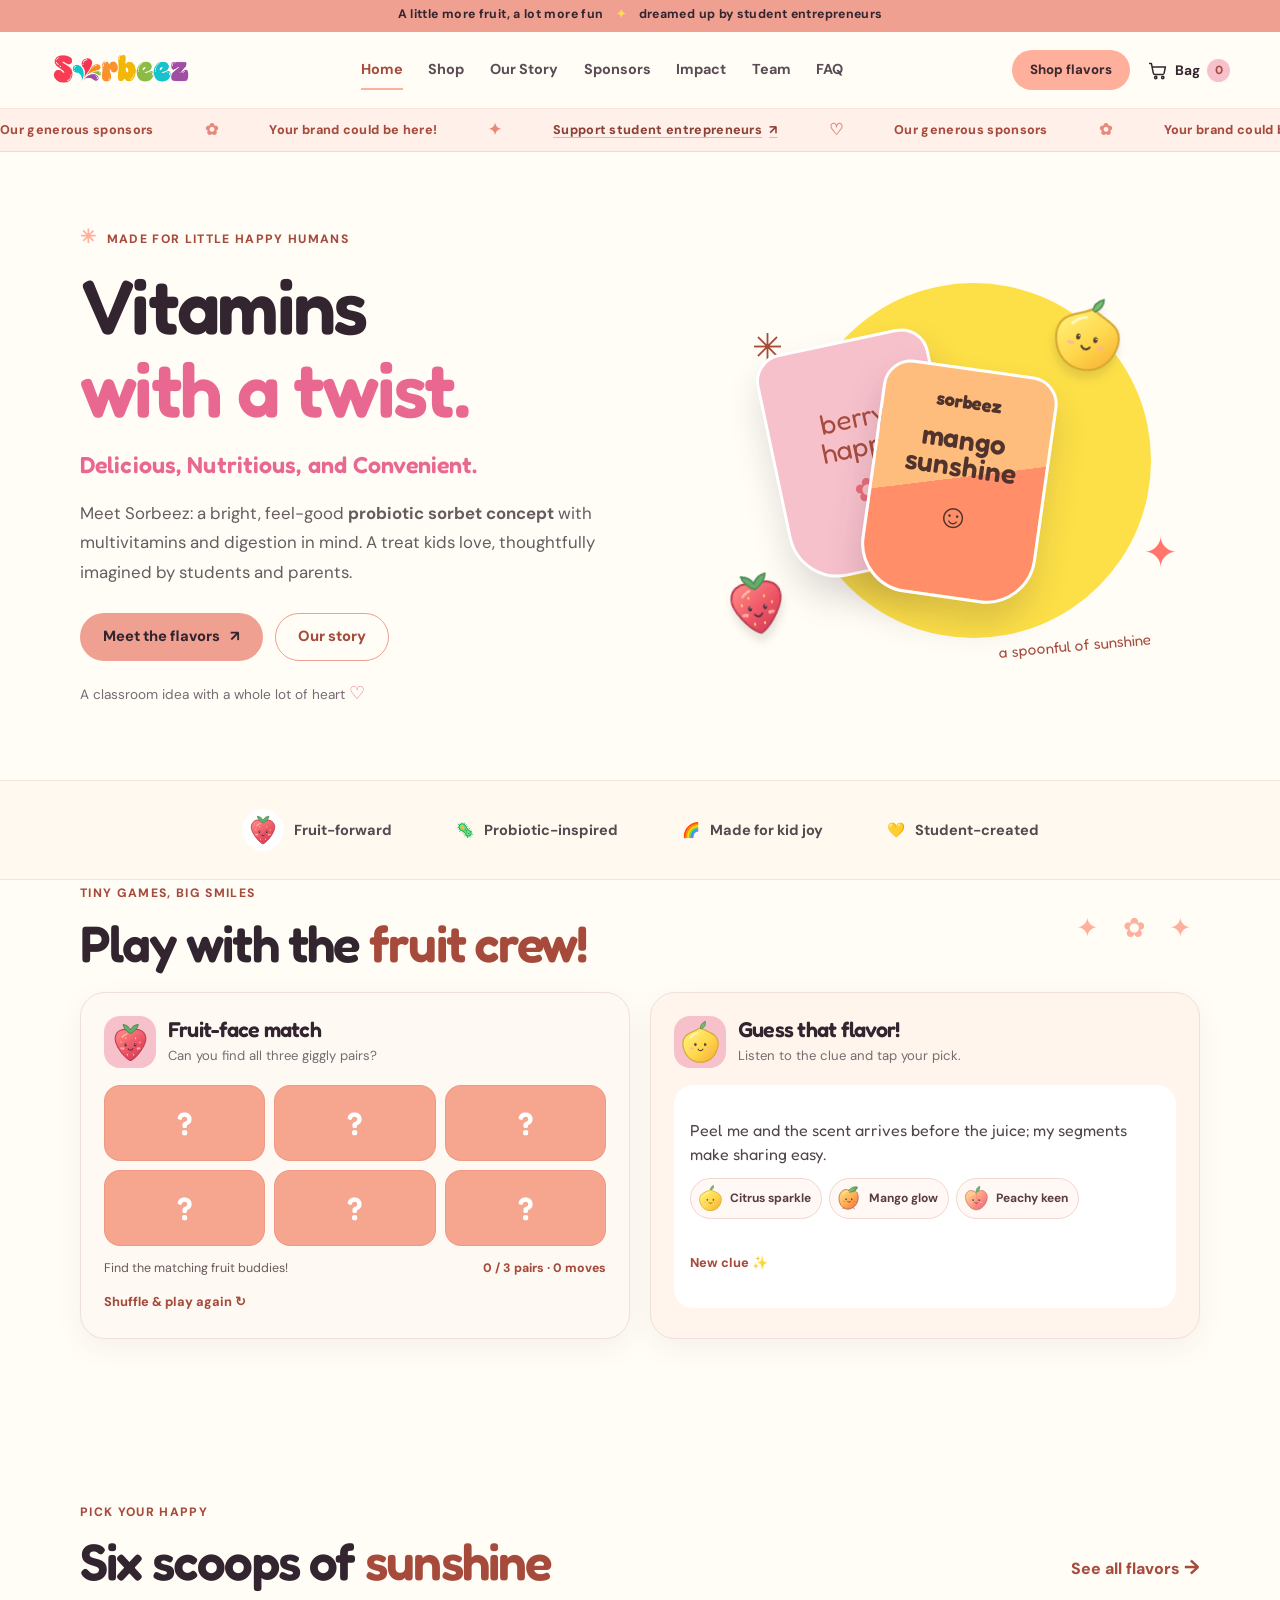
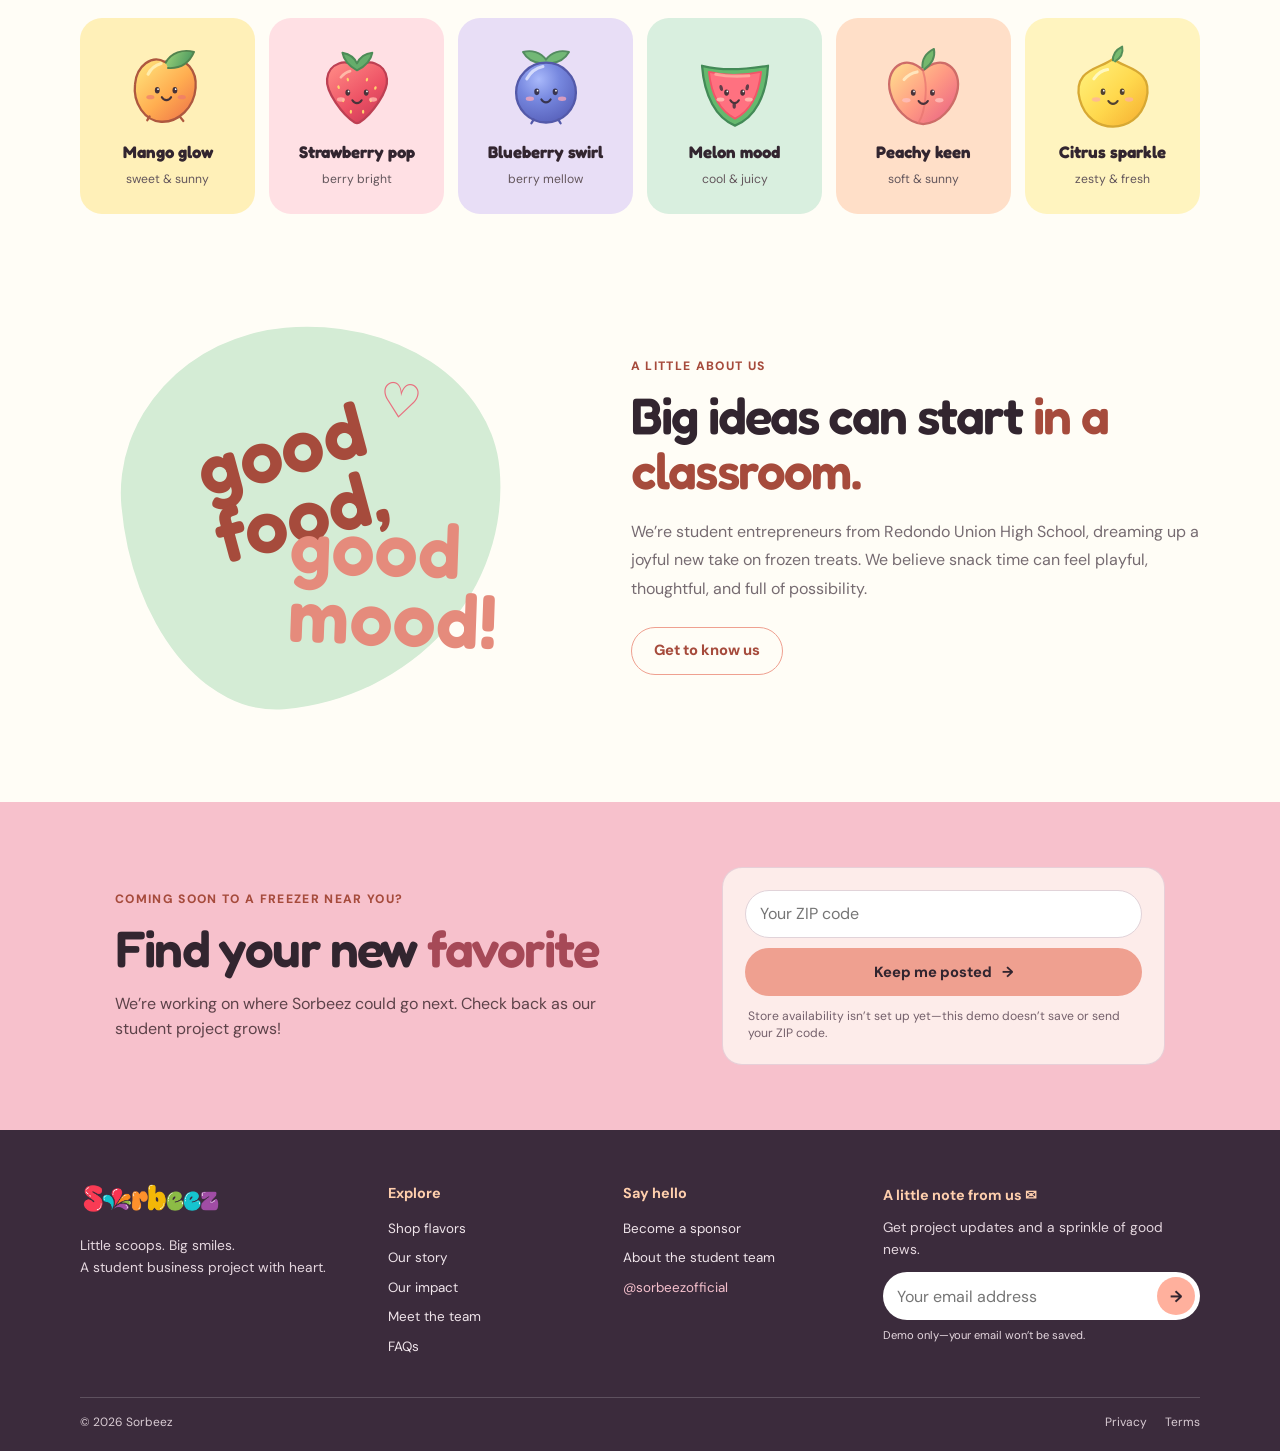
==== commit ce34561c: "Add files via upload" ====
--- a/index.html
+++ b/index.html
@@ -26,6 +26,7 @@
         <a href="shop.html">Shop</a>
         <a href="story.html">Our Story</a>
         <a href="sponsors.html">Sponsors</a>
+        <a href="impact.html">Impact</a>
         <a href="team.html">Team</a>
         <a href="faq.html">FAQ</a>
       </div>
@@ -98,7 +99,6 @@
           <section class="game-card flavor-quiz" aria-labelledby="quiz-title">
             <div class="game-heading"><span class="game-icon"><img src="images/fruit-citrus.svg" alt=""></span><div><h3 id="quiz-title">Guess that flavor!</h3><p>Listen to the clue and tap your pick.</p></div></div>
             <div class="quiz-board">
-              <div class="quiz-mascot" aria-hidden="true"><img data-quiz-mascot src="images/fruit-peach.svg" alt=""></div>
               <p class="quiz-hint" data-quiz-hint aria-live="polite">Getting a fruity clue ready...</p>
               <div class="quiz-choices" data-quiz-choices></div>
               <p class="quiz-feedback" data-quiz-feedback aria-live="polite"></p>
@@ -144,7 +144,7 @@
   <footer class="site-footer">
     <div class="footer-main">
       <div class="footer-brand"><a class="brand footer-logo" href="index.html" aria-label="Sorbeez home"><img src="images/sorbeez-logo.png" alt="Sorbeez" onerror="this.hidden=true;this.nextElementSibling.hidden=false"><span class="brand-fallback" hidden>Sorbeez<span class="brand-dot">.</span></span></a><p>Little scoops. Big smiles.<br>A student business project with heart.</p></div>
-      <div class="footer-column"><b>Explore</b><a href="shop.html">Shop flavors</a><a href="story.html">Our story</a><a href="team.html">Meet the team</a><a href="faq.html">FAQs</a></div>
+      <div class="footer-column"><b>Explore</b><a href="shop.html">Shop flavors</a><a href="story.html">Our story</a><a href="impact.html">Our impact</a><a href="team.html">Meet the team</a><a href="faq.html">FAQs</a></div>
       <div class="footer-column"><b>Say hello</b><a href="sponsors.html">Become a sponsor</a><a href="story.html">About the student team</a><span class="social-handle">@sorbeezofficial</span></div>
       <div class="newsletter"><b>A little note from us ✉</b><p>Get project updates and a sprinkle of good news.</p><form data-newsletter-form><label class="sr-only" for="newsletter-email">Your email address</label><input id="newsletter-email" type="email" placeholder="Your email address" required><button type="submit" aria-label="Sign up">→</button></form><small data-newsletter-message aria-live="polite">Demo only—your email won’t be saved.</small></div>
     </div>
--- a/style.css
+++ b/style.css
@@ -265,23 +265,98 @@
 .game-status-row span { flex: 0 0 auto; color: var(--berry-ink); font-size: .77rem; font-weight: 800; }
 .game-reset { margin-top: 9px; padding: 5px 0; border: 0; background: transparent; color: var(--berry-ink); font-size: .8rem; font-weight: 800; }
 .game-reset:hover { text-decoration: underline; text-underline-offset: 3px; }
-.quiz-board { min-height: 223px; display: grid; grid-template-columns: 68px 1fr; align-items: center; gap: 8px 14px; padding: 16px; border-radius: 19px; background: white; }
+.quiz-board { min-height: 223px; display: grid; grid-template-columns: 1fr; align-content: center; gap: 12px; padding: 16px; border-radius: 19px; background: white; }
 .quiz-mascot { grid-row: span 2; display: grid; width: 78px; height: 78px; place-items: center; border-radius: 50%; background: #fff0b8; }
 .quiz-mascot img { width: 74px; height: 74px; object-fit: contain; }
-.quiz-hint { align-self: end; margin: 0; color: #51454a; font-family: Fredoka, sans-serif; font-size: 1rem; line-height: 1.4; }
+.quiz-hint { align-self: start; margin: 0; color: #51454a; font-family: Fredoka, sans-serif; font-size: 1rem; line-height: 1.5; }
 .quiz-choices { display: flex; flex-wrap: wrap; gap: 7px; }
 .quiz-choice { display: inline-flex; align-items: center; gap: 5px; padding: 5px 10px 5px 5px; border: 1px solid #f0d7d0; border-radius: 999px; background: #fff8f4; color: #573d3d; font-size: .75rem; font-weight: 700; transition: background .2s, transform .2s; }
 .quiz-choice img { width: 29px; height: 29px; object-fit: contain; }
 .quiz-choice:hover { transform: translateY(-2px); background: #ffe5dd; }
 .quiz-choice.is-correct { border-color: #76a878; background: #e4f2e2; }
 .quiz-choice.is-wrong { border-color: #dc8c7c; background: #ffe3dc; }
-.quiz-feedback { grid-column: 2; min-height: 18px; margin: -4px 0 0; color: var(--berry-ink); font-size: .76rem; font-weight: 700; }
-.quiz-board > .game-reset { grid-column: 2; justify-self: start; margin: -8px 0 0; }
+.quiz-feedback { grid-column: 1; min-height: 18px; margin: -4px 0 0; color: var(--berry-ink); font-size: .76rem; font-weight: 700; }
+.quiz-board > .game-reset { grid-column: 1; justify-self: start; margin: -8px 0 0; }
+
+.impact-hero { overflow: hidden; background: linear-gradient(115deg, #fff4ea 0%, #fff8f1 54%, #f8e9df 100%); }
+.impact-hero-inner { width: min(1120px, calc(100% - 44px)); min-height: 430px; margin: auto; display: grid; grid-template-columns: 1.1fr .9fr; align-items: center; gap: 42px; padding-block: 48px; }
+.impact-hero-copy { max-width: 570px; }
+.impact-hero-copy h1 { margin: 0 0 17px; font-size: clamp(3.2rem, 6vw, 5rem); }
+.impact-hero-copy h1 span { color: var(--berry-ink); }
+.impact-hero-copy > p:not(.eyebrow) { max-width: 520px; margin-bottom: 24px; color: var(--muted); font-size: 1.04rem; line-height: 1.8; }
+.impact-hero-art { position: relative; min-height: 340px; display: grid; place-items: center; }
+.impact-orbit { position: absolute; width: min(31vw, 330px); aspect-ratio: 1; border-radius: 50%; background: #e4f0dc; box-shadow: 0 0 0 18px rgba(255,255,255,.48), 0 0 0 19px rgba(166,75,60,.08); }
+.impact-fruit { position: absolute; width: clamp(100px, 14vw, 155px); filter: drop-shadow(0 15px 11px rgba(63,47,45,.13)); }
+.impact-fruit-one { top: 13%; left: 18%; transform: rotate(-12deg); }
+.impact-fruit-two { top: 23%; right: 12%; width: clamp(90px, 12vw, 130px); transform: rotate(12deg); }
+.impact-fruit-three { bottom: 8%; left: 39%; width: clamp(92px, 12vw, 128px); transform: rotate(8deg); }
+.impact-art-caption { position: absolute; right: 0; bottom: 2%; color: var(--berry-ink); font-family: Fredoka, sans-serif; font-size: .95rem; transform: rotate(-4deg); }
+.impact-trust { display: flex; max-width: 1120px; align-items: flex-start; gap: 15px; margin: 28px auto 0; padding: 18px 22px; border: 1px solid #f1dfbf; border-radius: 16px; background: #fff7e2; color: #5d5145; }
+.impact-trust-icon { color: #b47735; font-size: 1.3rem; line-height: 1.5; }
+.impact-trust p { margin: 0; font-size: .88rem; line-height: 1.75; }
+.impact-trust strong { color: #59402e; }
+.impact-overview { width: min(1120px, calc(100% - 44px)); margin: auto; padding-block: 76px 55px; }
+.impact-section-heading { max-width: 700px; margin-bottom: 28px; }
+.impact-section-heading h2, .impact-roadmap-heading h2 { margin: 0 0 12px; font-size: clamp(2.2rem, 4vw, 3.2rem); }
+.impact-section-heading > p:last-child, .impact-roadmap-heading > p:last-child { max-width: 650px; margin-bottom: 0; color: var(--muted); line-height: 1.8; }
+.impact-focus-grid { display: grid; grid-template-columns: repeat(4, 1fr); gap: 15px; }
+.impact-focus-card { position: relative; min-height: 190px; display: flex; flex-direction: column; align-items: flex-start; justify-content: flex-end; gap: 5px; padding: 22px; overflow: hidden; border-radius: 20px; transition: transform .22s ease, box-shadow .22s ease; }
+.impact-focus-card:hover { transform: translateY(-5px); box-shadow: var(--shadow); }
+.impact-focus-card > span:first-child { margin-bottom: auto; font-size: 2.2rem; }
+.impact-focus-card b { font-family: Fredoka, sans-serif; font-size: 1.2rem; }
+.impact-focus-card small { max-width: 180px; color: #5e5555; font-size: .78rem; line-height: 1.5; }
+.impact-card-arrow { position: absolute; top: 21px; right: 20px; color: var(--berry-ink); font-weight: 800; }
+.focus-packaging { background: #e4f0dc; }.focus-sourcing { background: #fff0c4; }.focus-people { background: #ffe4e9; }.focus-business { background: #f7e4f1; }
+.impact-roadmap { padding: 70px max(22px, calc((100% - 920px)/2)) 56px; background: #fff9f3; }
+.impact-roadmap-heading { max-width: 710px; margin: 0 auto 38px; text-align: center; }
+.impact-roadmap-heading > p:last-child { margin-inline: auto; }
+.impact-category { margin: 0 auto 44px; scroll-margin-top: 100px; }
+.impact-category:last-child { margin-bottom: 0; }
+.impact-category-heading { display: flex; align-items: center; gap: 14px; margin-bottom: 15px; }
+.impact-category-icon { width: 52px; height: 52px; display: grid; flex: 0 0 52px; place-items: center; border-radius: 16px; background: var(--mint); color: var(--berry-ink); font-size: 1.6rem; }
+.impact-category:nth-of-type(3) .impact-category-icon { background: #fff0c4; }
+.impact-category:nth-of-type(4) .impact-category-icon { background: var(--pink); }
+.impact-category:nth-of-type(5) .impact-category-icon { background: #e8def6; }
+.impact-category-heading .eyebrow { margin-bottom: 3px; }
+.impact-category-heading h3 { margin: 0; font-size: 1.55rem; }
+.impact-goal-card { display: grid; grid-template-columns: 140px 1fr; gap: 24px; padding: 24px; border: 1px solid #eee2df; border-radius: 19px; background: white; box-shadow: 0 7px 23px rgba(70,40,60,.045); }
+.impact-goal-card + .impact-goal-card { margin-top: 12px; }
+.impact-goal-date { align-self: start; padding: 9px 12px; border-radius: 999px; background: #fff1e9; color: var(--berry-ink); font-size: .75rem; font-weight: 700; text-align: center; }
+.impact-goal-date strong { display: block; font-family: Fredoka, sans-serif; font-size: 1.06rem; }
+.impact-goal-card h4 { margin: 1px 0 7px; color: var(--ink); font-family: Fredoka, sans-serif; font-size: 1.27rem; font-weight: 600; }
+.impact-goal-card p { margin: 0; color: var(--muted); font-size: .88rem; line-height: 1.8; }
+.impact-note { width: min(920px, calc(100% - 44px)); margin: 54px auto 72px; padding: 24px 28px; border-radius: 20px; background: #e8f1e4; }
+.impact-note > span { color: #59835c; font-size: 1.4rem; }
+.impact-note p { margin: 8px 0 12px; color: #4f6251; font-size: .9rem; line-height: 1.8; }
+.impact-note p strong { color: #364d38; }
+.impact-note a { color: #426d47; font-size: .86rem; font-weight: 800; }
+
+.not-found-main { overflow: hidden; background: radial-gradient(ellipse at 75% 45%, #fff1e9 0, transparent 38%), var(--cream); }
+.not-found { min-height: 610px; display: grid; grid-template-columns: 1fr minmax(330px, .75fr); align-items: center; gap: clamp(32px, 7vw, 90px); padding-block: 62px; }
+.not-found-copy { position: relative; }
+.not-found-code { margin: 0 0 -12px; color: var(--berry); font-family: Fredoka, sans-serif; font-size: clamp(6rem, 14vw, 10.5rem); font-weight: 700; letter-spacing: -.08em; line-height: .95; }
+.not-found-code span { color: var(--bubblegum); }
+.not-found-copy h1 { margin-bottom: 15px; font-size: clamp(2.6rem, 5vw, 4.1rem); }
+.not-found-copy h1 span { color: var(--bubblegum); }
+.not-found-description { max-width: 470px; margin-bottom: 23px; color: var(--muted); line-height: 1.8; }
+.not-found-fruit { position: absolute; right: 12%; bottom: -34px; display: flex; align-items: center; color: var(--berry-ink); font-size: 1.6rem; animation: fruit-bob 4s ease-in-out infinite; }
+.not-found-fruit img { width: 66px; filter: drop-shadow(0 8px 5px rgba(60,40,40,.12)); }
+.not-found-fruit span { margin: -34px 0 0 -2px; }
+.not-found-game { width: 100%; padding: clamp(20px, 4vw, 30px); border-color: #f0dfda; background: white; box-shadow: var(--shadow); }
+.not-found-game .game-heading { margin-bottom: 21px; }
+.not-found-game .game-heading h2 { margin: 0 0 4px; font-size: 1.5rem; }
+.not-found-game .memory-grid { gap: 12px; }
+.not-found-game .memory-card { height: clamp(78px, 10vw, 108px); }
+.not-found-game .memory-card-back, .not-found-game .memory-card-front { border-radius: 20px; }
+.not-found-game .memory-card-back { background: linear-gradient(145deg, #f6a58f, #ec7fa0); }
+.not-found-game .memory-card-front img { width: 76px; height: 76px; }
+.not-found-game .game-status-row p { font-size: .85rem; }
 
 @media (max-width: 900px) {
   .nav-shell { gap: 13px; }.nav-links { gap: 12px; }.nav-links a { font-size: .8rem; }.nav-shop { display: none; }
   .flavor-preview-grid { grid-template-columns: repeat(3, 1fr); }.shop-grid { grid-template-columns: repeat(2, 1fr); }
   .games-grid { grid-template-columns: 1fr; }
+  .impact-focus-grid { grid-template-columns: repeat(2, 1fr); }.impact-trust { width: calc(100% - 44px); }.impact-roadmap { padding-inline: 32px; }
   .footer-main { grid-template-columns: 1fr 1fr; }.team-grid { grid-template-columns: repeat(3, 1fr); }
 }
 @media (max-width: 680px) {
@@ -301,6 +376,10 @@
   .footer-main { grid-template-columns: 1fr 1fr; gap: 29px 18px; }.footer-brand, .newsletter { grid-column: 1 / -1; }.footer-bottom { flex-wrap: wrap; font-size: .68rem; }.footer-bottom > span:last-child { display: none; }
   .page-hero { padding-block: 52px 44px; }.page-hero h1 { font-size: 2.7rem; }.content-section { width: calc(100% - 34px); padding-block: 42px 60px; }
   .shop-grid { grid-template-columns: 1fr; }.flavor-visual { min-height: 180px; }.tier-grid { grid-template-columns: repeat(2, 1fr); }.story-layout { grid-template-columns: 1fr; gap: 28px; }.story-art-panel { min-height: 220px; font-size: 5rem; }
+  .impact-hero-inner { width: calc(100% - 34px); grid-template-columns: 1fr; gap: 3px; padding-block: 42px 25px; }.impact-hero-copy { text-align: center; }.impact-hero-copy h1 { font-size: 3.25rem; }.impact-hero-copy > p:not(.eyebrow) { margin-inline: auto; font-size: .94rem; }.impact-hero-art { min-height: 270px; }.impact-orbit { width: 205px; }.impact-fruit-one { left: 20%; }.impact-fruit-two { right: 17%; }.impact-fruit-three { bottom: 8%; left: 40%; }.impact-art-caption { right: 4%; bottom: 0; font-size: .83rem; }
+  .impact-trust { width: calc(100% - 34px); margin-top: 18px; padding: 15px; }.impact-overview { width: calc(100% - 34px); padding-block: 53px 38px; }.impact-focus-card { min-height: 160px; padding: 17px; }.impact-focus-card b { font-size: 1.05rem; }.impact-focus-card small { font-size: .73rem; }
+  .impact-roadmap { padding: 50px 17px; }.impact-roadmap-heading { margin-bottom: 30px; }.impact-category { margin-bottom: 34px; }.impact-category-heading h3 { font-size: 1.3rem; }.impact-goal-card { grid-template-columns: 1fr; gap: 13px; padding: 18px; }.impact-goal-date { justify-self: start; min-width: 120px; }.impact-goal-card h4 { font-size: 1.17rem; }.impact-note { width: calc(100% - 34px); margin-block: 36px 52px; padding: 20px; }
+  .not-found { min-height: unset; grid-template-columns: 1fr; gap: 35px; padding-block: 44px 58px; }.not-found-copy { text-align: center; }.not-found-code { margin-bottom: -7px; font-size: 7rem; }.not-found-copy h1 { font-size: 2.8rem; }.not-found-description { margin-inline: auto; }.not-found-fruit { right: 5%; bottom: -45px; }.not-found-game { max-width: 430px; margin-inline: auto; }.not-found-game .memory-card { height: 80px; }
   .values-grid { grid-template-columns: 1fr; }.team-grid { grid-template-columns: repeat(2, 1fr); }.department-heading h2 { font-size: 1.4rem; }.team-card { padding: 13px; }
   .modal-details { grid-template-columns: 1fr; }.form-grid { grid-template-columns: 1fr; }.form-field.full { grid-column: auto; }.legal-copy { padding: 23px; }
 }
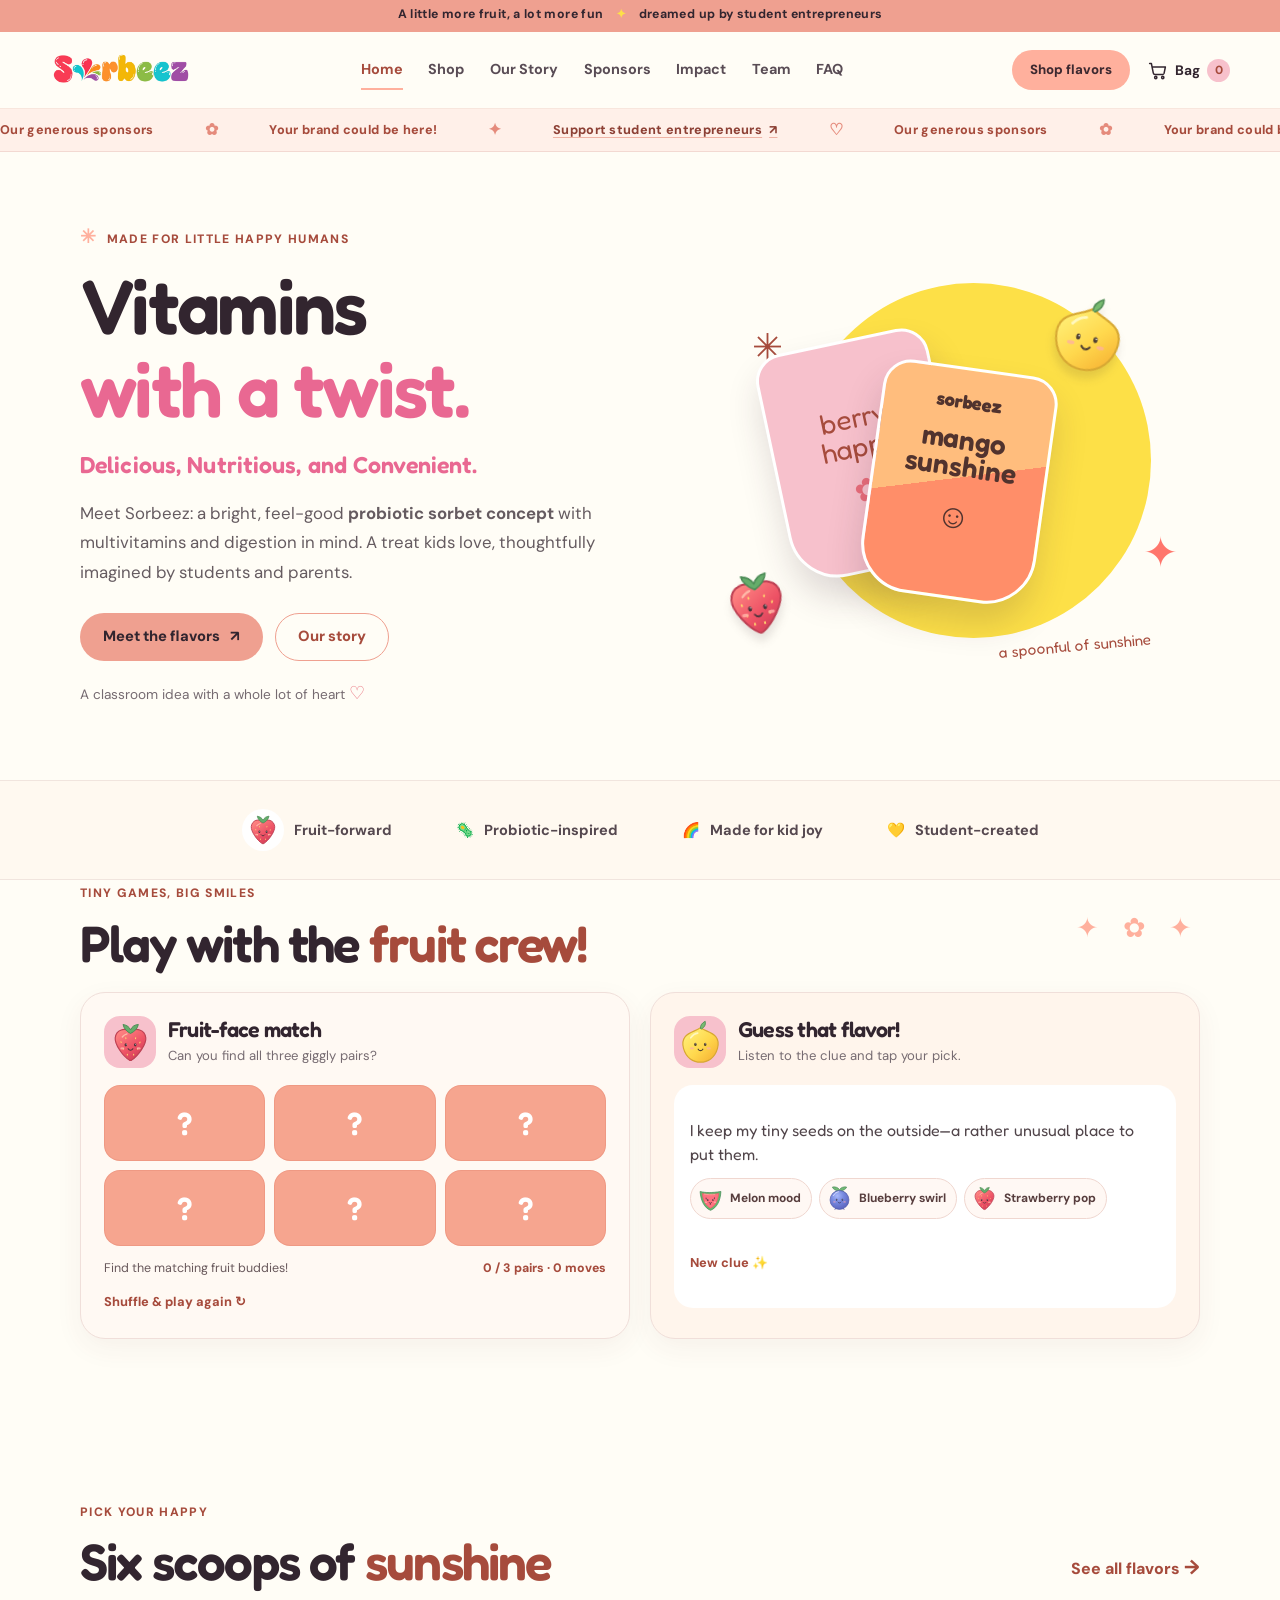
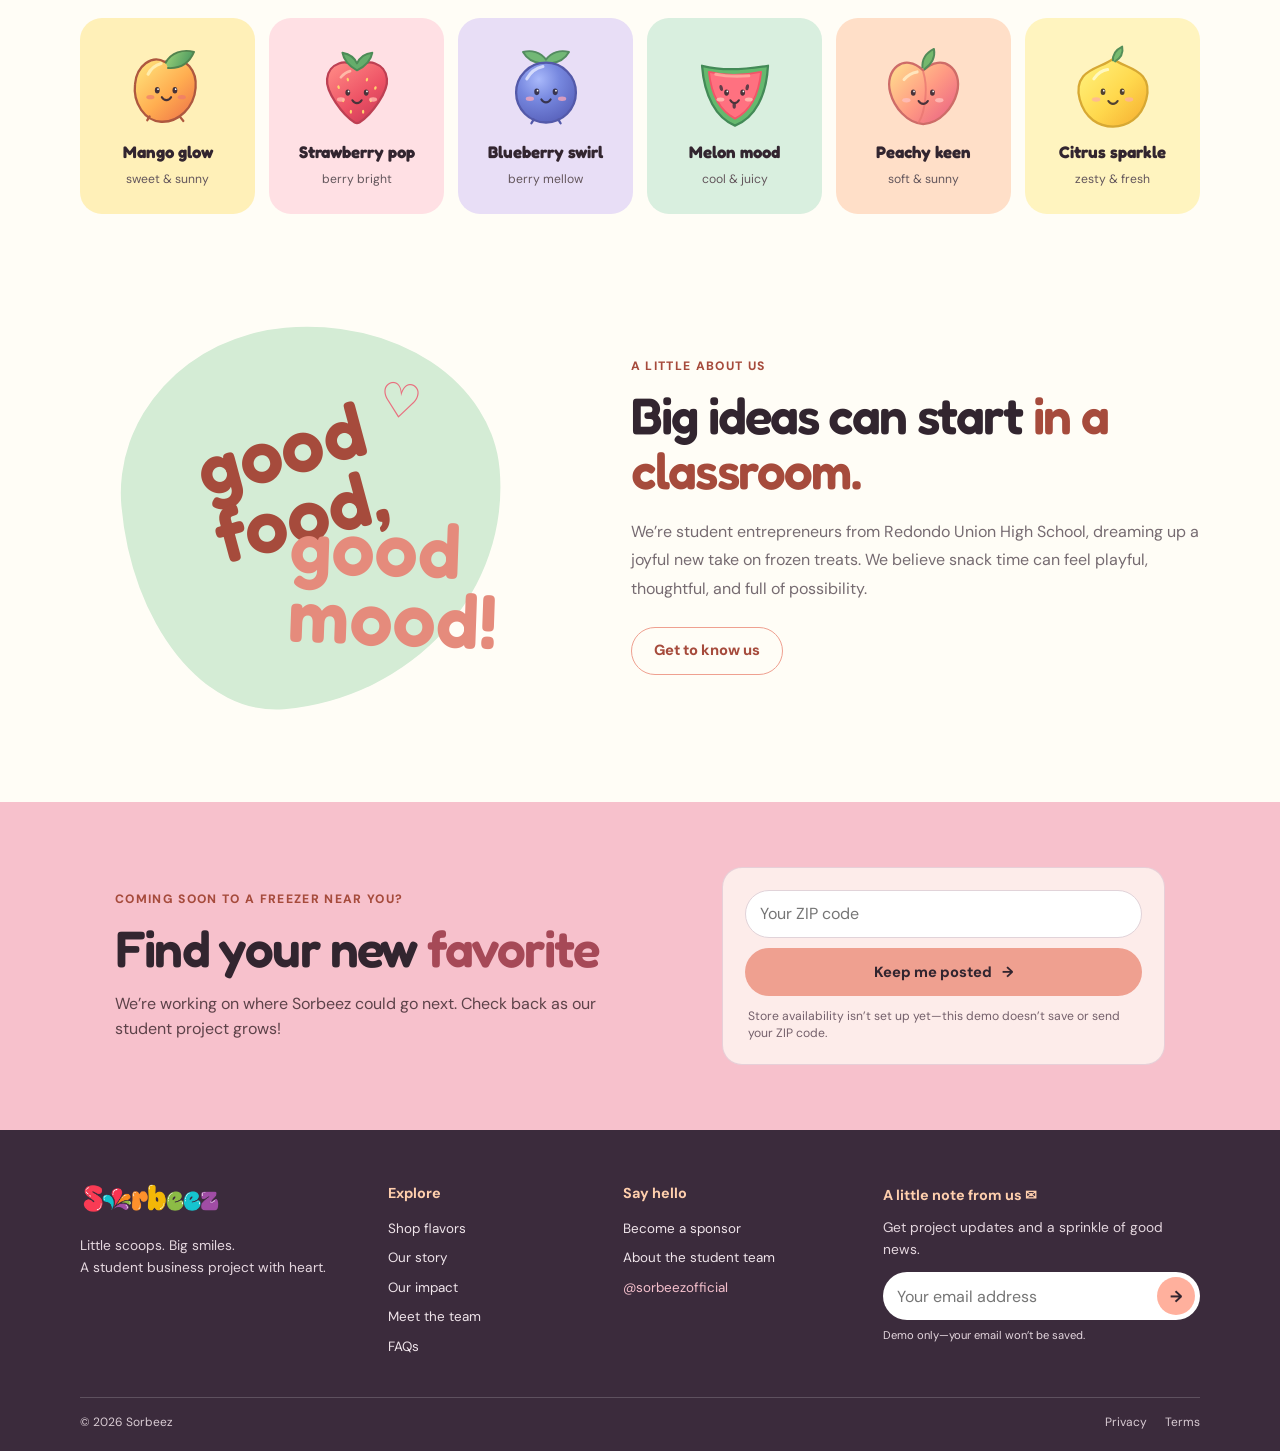
==== commit b9dd1bab: "Add files via upload" ====
--- a/index.html
+++ b/index.html
@@ -6,6 +6,7 @@
   <meta name="theme-color" content="#fffdf6">
   <meta name="description" content="Meet Sorbeez: a student-created fruit sorbet concept made for joyful, feel-good snack time.">
   <title>Sorbeez — A little joy in every scoop</title>
+  <link rel="icon" type="image/png" href="images/Sorbeez-Favicon.png">
   <link rel="preconnect" href="https://fonts.googleapis.com">
   <link rel="preconnect" href="https://fonts.gstatic.com" crossorigin>
   <link href="https://fonts.googleapis.com/css2?family=DM+Sans:wght@400;500;600;700;800&family=Fredoka:wght@500;600;700&display=swap" rel="stylesheet">
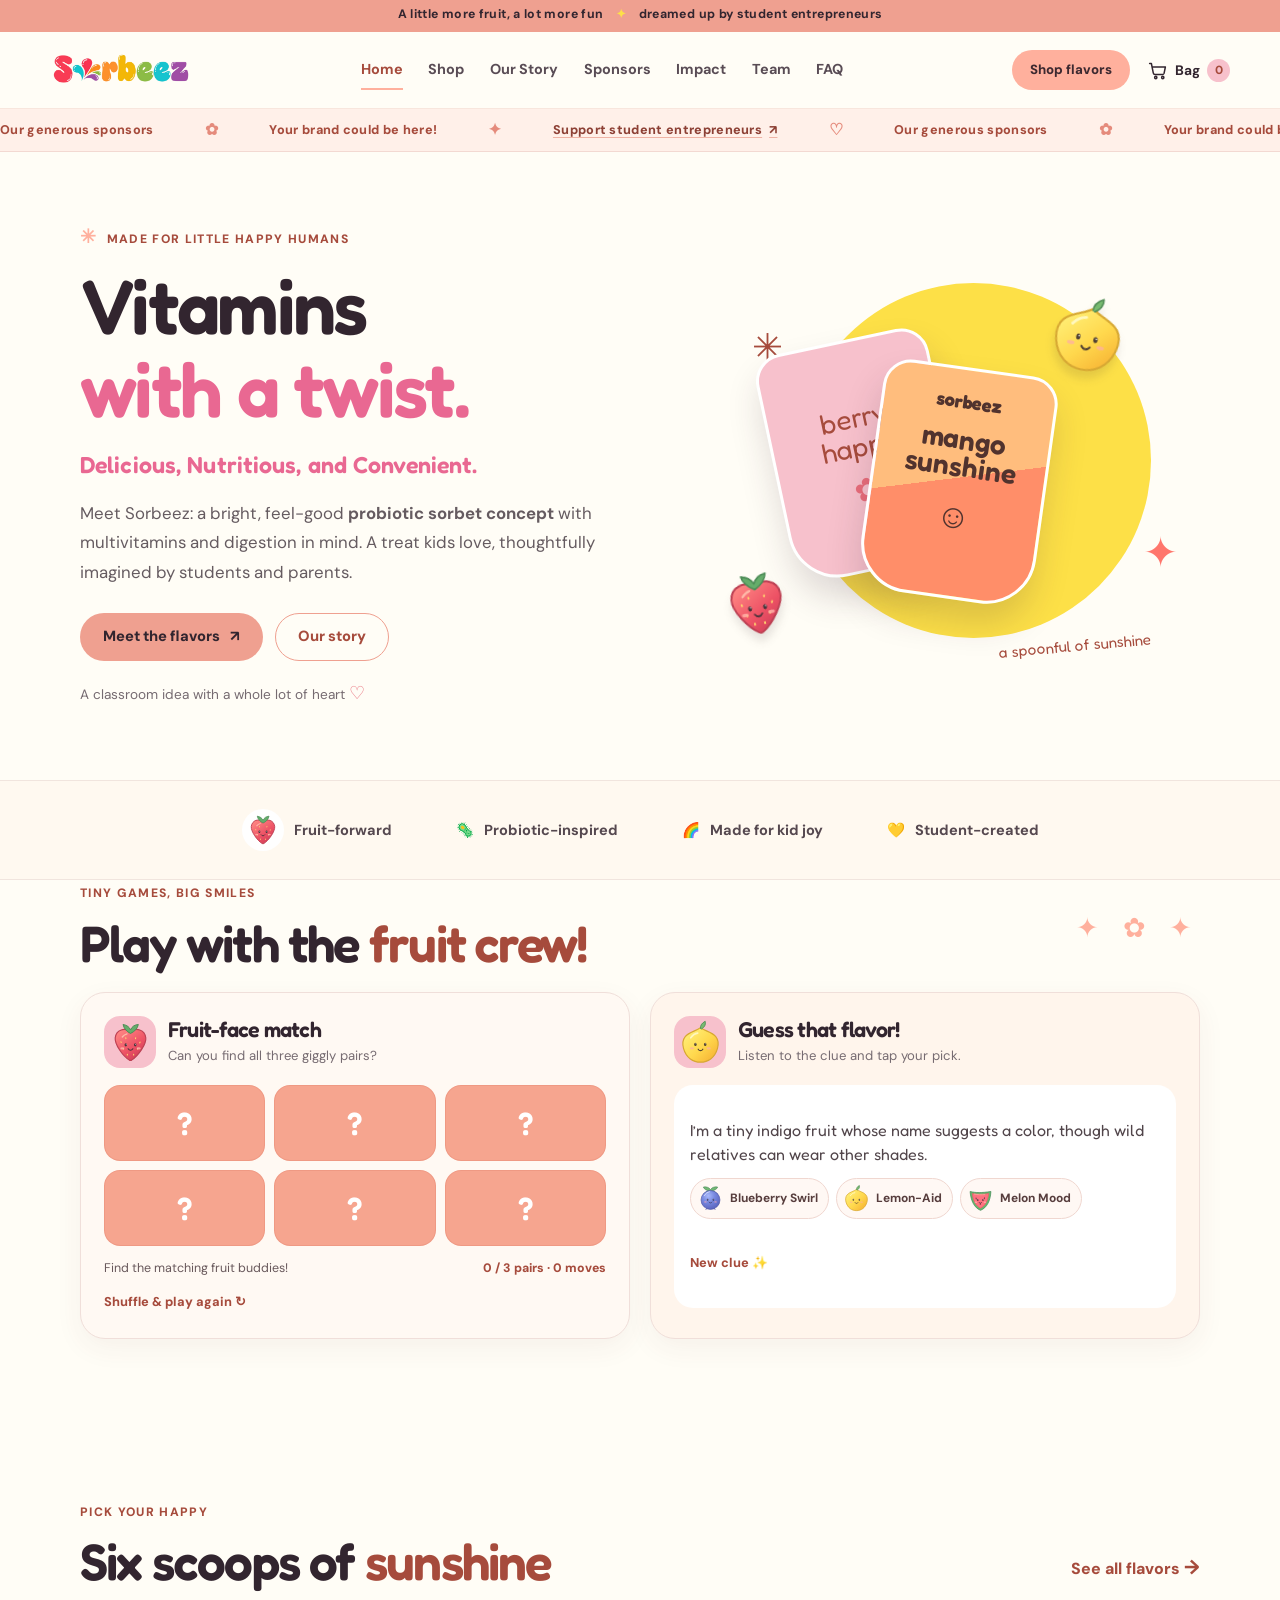
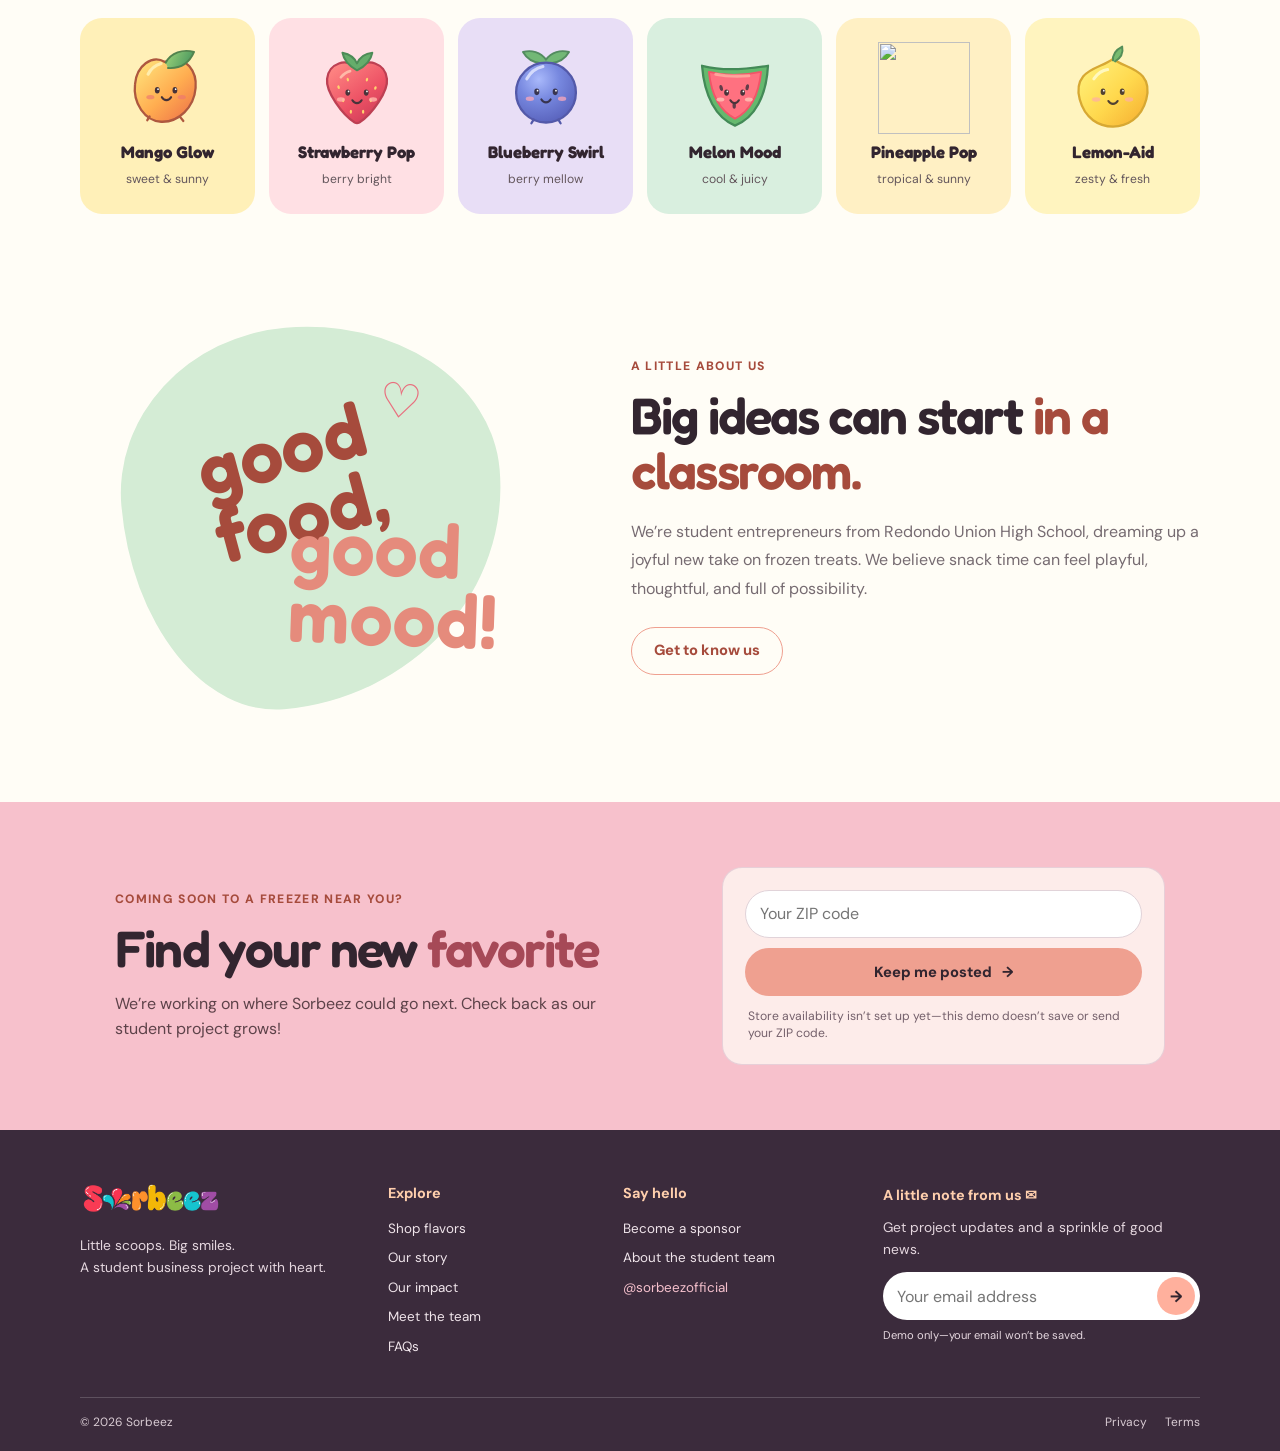
==== commit 5e3e9357: "Add files via upload" ====
--- a/index.html
+++ b/index.html
@@ -115,12 +115,12 @@
         <a class="text-link" href="shop.html">See all flavors <span aria-hidden="true">→</span></a>
       </div>
       <div class="flavor-preview-grid">
-        <a href="shop.html#mango" class="mini-flavor mango"><img class="mini-fruit" src="images/fruit-mango.svg" alt=""><b>Mango glow</b><small>sweet & sunny</small></a>
-        <a href="shop.html#strawberry" class="mini-flavor strawberry"><img class="mini-fruit" src="images/fruit-strawberry.svg" alt=""><b>Strawberry pop</b><small>berry bright</small></a>
-        <a href="shop.html#blueberry" class="mini-flavor blueberry"><img class="mini-fruit" src="images/fruit-blueberry.svg" alt=""><b>Blueberry swirl</b><small>berry mellow</small></a>
-        <a href="shop.html#watermelon" class="mini-flavor watermelon"><img class="mini-fruit" src="images/fruit-watermelon.svg" alt=""><b>Melon mood</b><small>cool & juicy</small></a>
-        <a href="shop.html#peach" class="mini-flavor peach"><img class="mini-fruit" src="images/fruit-peach.svg" alt=""><b>Peachy keen</b><small>soft & sunny</small></a>
-        <a href="shop.html#citrus" class="mini-flavor citrus"><img class="mini-fruit" src="images/fruit-citrus.svg" alt=""><b>Citrus sparkle</b><small>zesty & fresh</small></a>
+        <a href="shop.html#mango" class="mini-flavor mango"><img class="mini-fruit" src="images/fruit-mango.svg" alt=""><b>Mango Glow</b><small>sweet & sunny</small></a>
+        <a href="shop.html#strawberry" class="mini-flavor strawberry"><img class="mini-fruit" src="images/fruit-strawberry.svg" alt=""><b>Strawberry Pop</b><small>berry bright</small></a>
+        <a href="shop.html#blueberry" class="mini-flavor blueberry"><img class="mini-fruit" src="images/fruit-blueberry.svg" alt=""><b>Blueberry Swirl</b><small>berry mellow</small></a>
+        <a href="shop.html#watermelon" class="mini-flavor watermelon"><img class="mini-fruit" src="images/fruit-watermelon.svg" alt=""><b>Melon Mood</b><small>cool & juicy</small></a>
+        <a href="shop.html#pineapple" class="mini-flavor pineapple"><img class="mini-fruit" src="images/fruit-pineapple.svg" alt=""><b>Pineapple Pop</b><small>tropical & sunny</small></a>
+        <a href="shop.html#citrus" class="mini-flavor citrus"><img class="mini-fruit" src="images/fruit-citrus.svg" alt=""><b>Lemon-Aid</b><small>zesty & fresh</small></a>
       </div>
     </section>
 
--- a/style.css
+++ b/style.css
@@ -118,7 +118,7 @@
 .mini-flavor small { color: #63565c; font-size: .76rem; }
 .mini-fruit { display: block; width: 92px; height: 92px; object-fit: contain; transition: transform .3s cubic-bezier(.2,.7,.2,1); }
 .mini-flavor:hover .mini-fruit { transform: rotate(-7deg) scale(1.1); }
-.mango { background: #fff0b8; }.strawberry { background: #ffe0e4; }.blueberry { background: #e8def6; }.watermelon { background: #d9efdf; }.peach { background: #ffdfc8; }.citrus { background: #fff4bf; }
+.mango { background: #fff0b8; }.strawberry { background: #ffe0e4; }.blueberry { background: #e8def6; }.watermelon { background: #d9efdf; }.pineapple { background: #fff0c4; }.citrus { background: #fff4bf; }
 .home-story { display: grid; grid-template-columns: .9fr 1.1fr; align-items: center; gap: 85px; padding-block: 28px 96px; }
 .story-blob { position: relative; width: min(100%, 380px); aspect-ratio: 1; margin: auto; border-radius: 47% 53% 62% 38% / 43% 42% 58% 57%; background: var(--mint); transform: rotate(-5deg); }
 .story-scribble { position: absolute; top: 22%; left: 22%; color: var(--berry-ink); font-family: Fredoka, sans-serif; font-size: clamp(3rem, 6vw, 5rem); font-weight: 600; line-height: .9; transform: rotate(-10deg); }
@@ -225,9 +225,8 @@
 .team-department { margin: 30px 0 40px; }.department-heading { display: flex; align-items: center; justify-content: space-between; gap: 15px; margin-bottom: 14px; padding-bottom: 10px; border-bottom: 1px solid var(--line); }
 .department-heading h2 { margin: 0; font-size: 1.65rem; }.department-heading span { color: var(--muted); font-size: .82rem; font-weight: 700; }
 .team-grid { display: grid; grid-template-columns: repeat(4, 1fr); gap: 12px; }
-.team-card { min-height: 117px; padding: 17px; border-radius: 16px; background: white; box-shadow: 0 5px 18px rgba(70,40,60,.05); }
-.team-avatar { display: grid; width: 34px; height: 34px; place-items: center; margin-bottom: 9px; border-radius: 12px; background: var(--mint); color: var(--berry-ink); font-family: Fredoka, sans-serif; font-weight: 600; }
-.team-card:nth-child(3n+2) .team-avatar { background: var(--pink); }.team-card:nth-child(3n) .team-avatar { background: #fff0b8; }
+.team-card { min-height: 205px; padding: 17px; border-radius: 16px; background: white; box-shadow: 0 5px 18px rgba(70,40,60,.05); }
+.team-photo { display: block; width: 100%; aspect-ratio: 1; margin-bottom: 13px; border-radius: 13px; background: var(--cream-deep); object-fit: cover; object-position: center 35%; }
 .team-card h3 { margin: 0 0 3px; font-family: "DM Sans", sans-serif; font-size: .93rem; letter-spacing: 0; }.team-card p { margin: 0; color: var(--muted); font-size: .78rem; }
 .faq-list { max-width: 790px; margin: auto; }.faq-item { margin-bottom: 12px; overflow: hidden; border: 1px solid #eee1e1; border-radius: 17px; background: white; }
 .faq-item summary { display: flex; align-items: center; justify-content: space-between; gap: 15px; padding: 19px 20px; cursor: pointer; font-family: Fredoka, sans-serif; font-size: 1.13rem; font-weight: 600; list-style: none; }
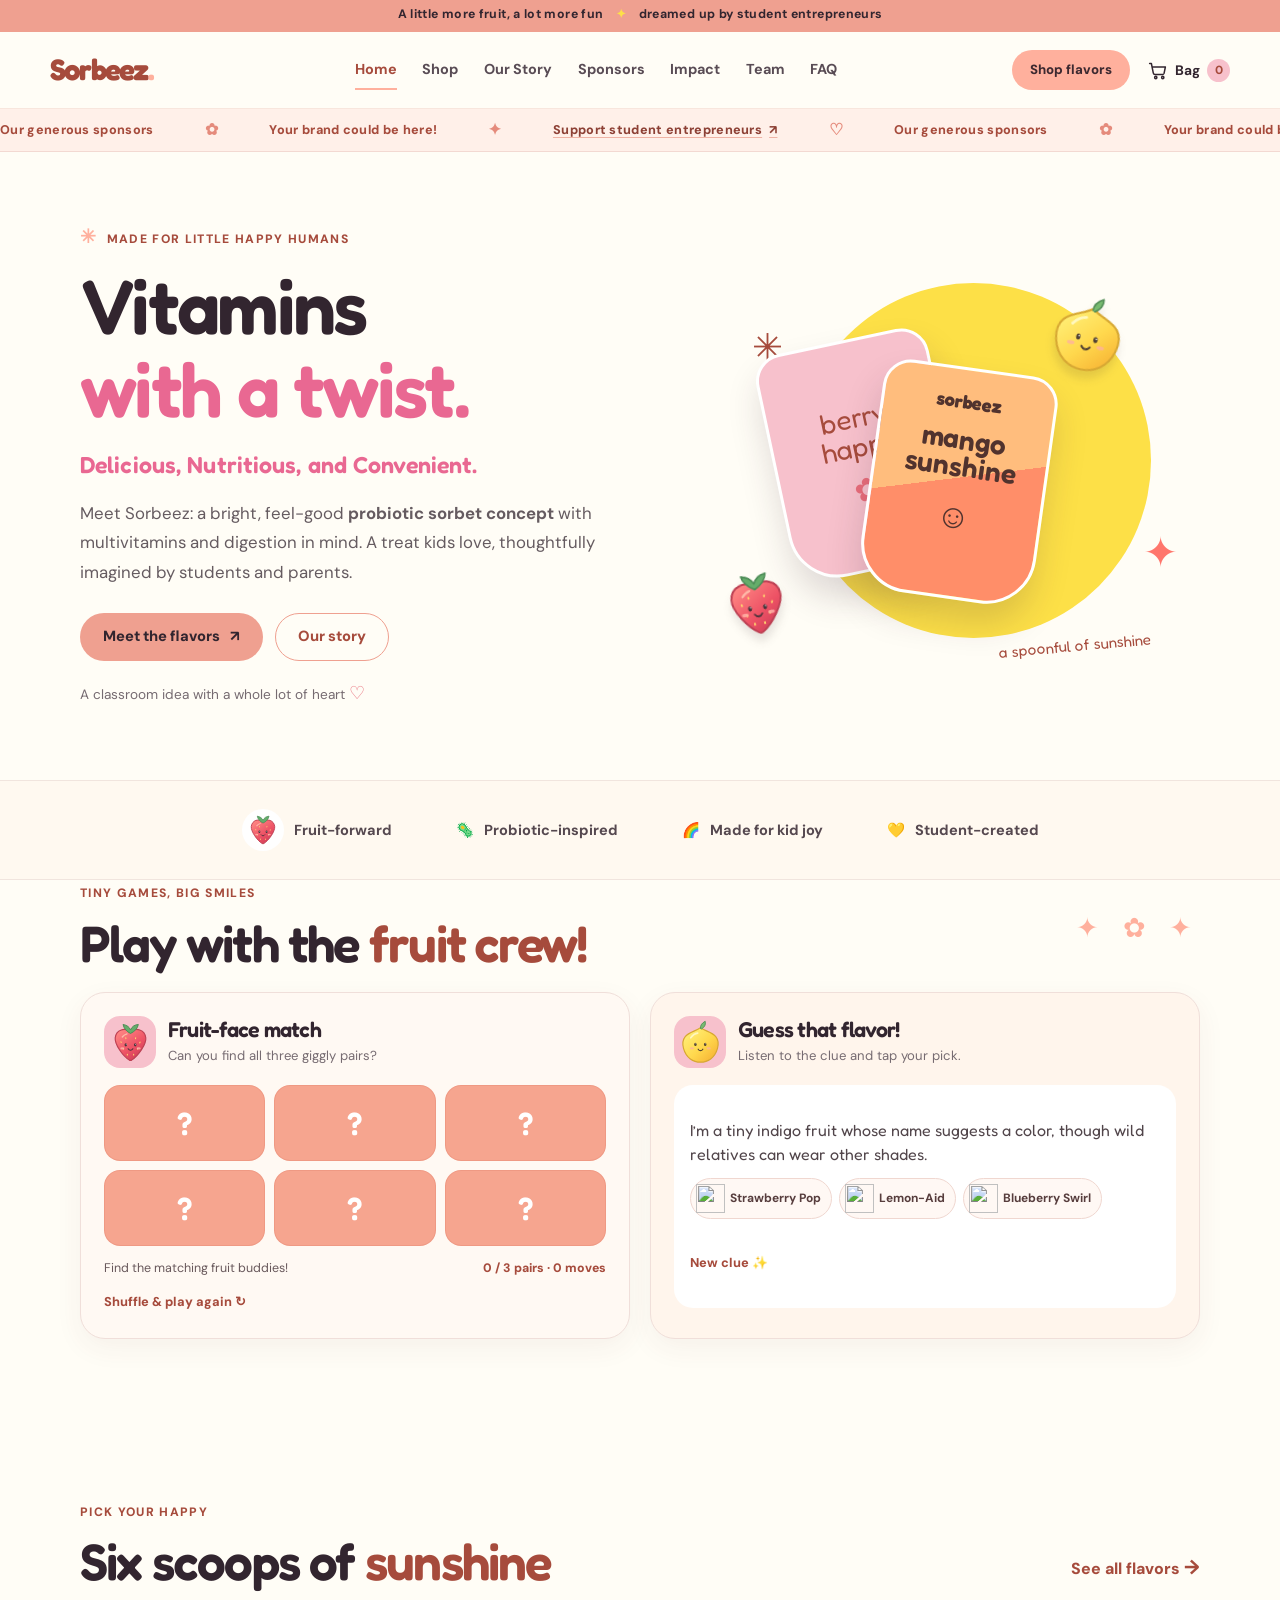
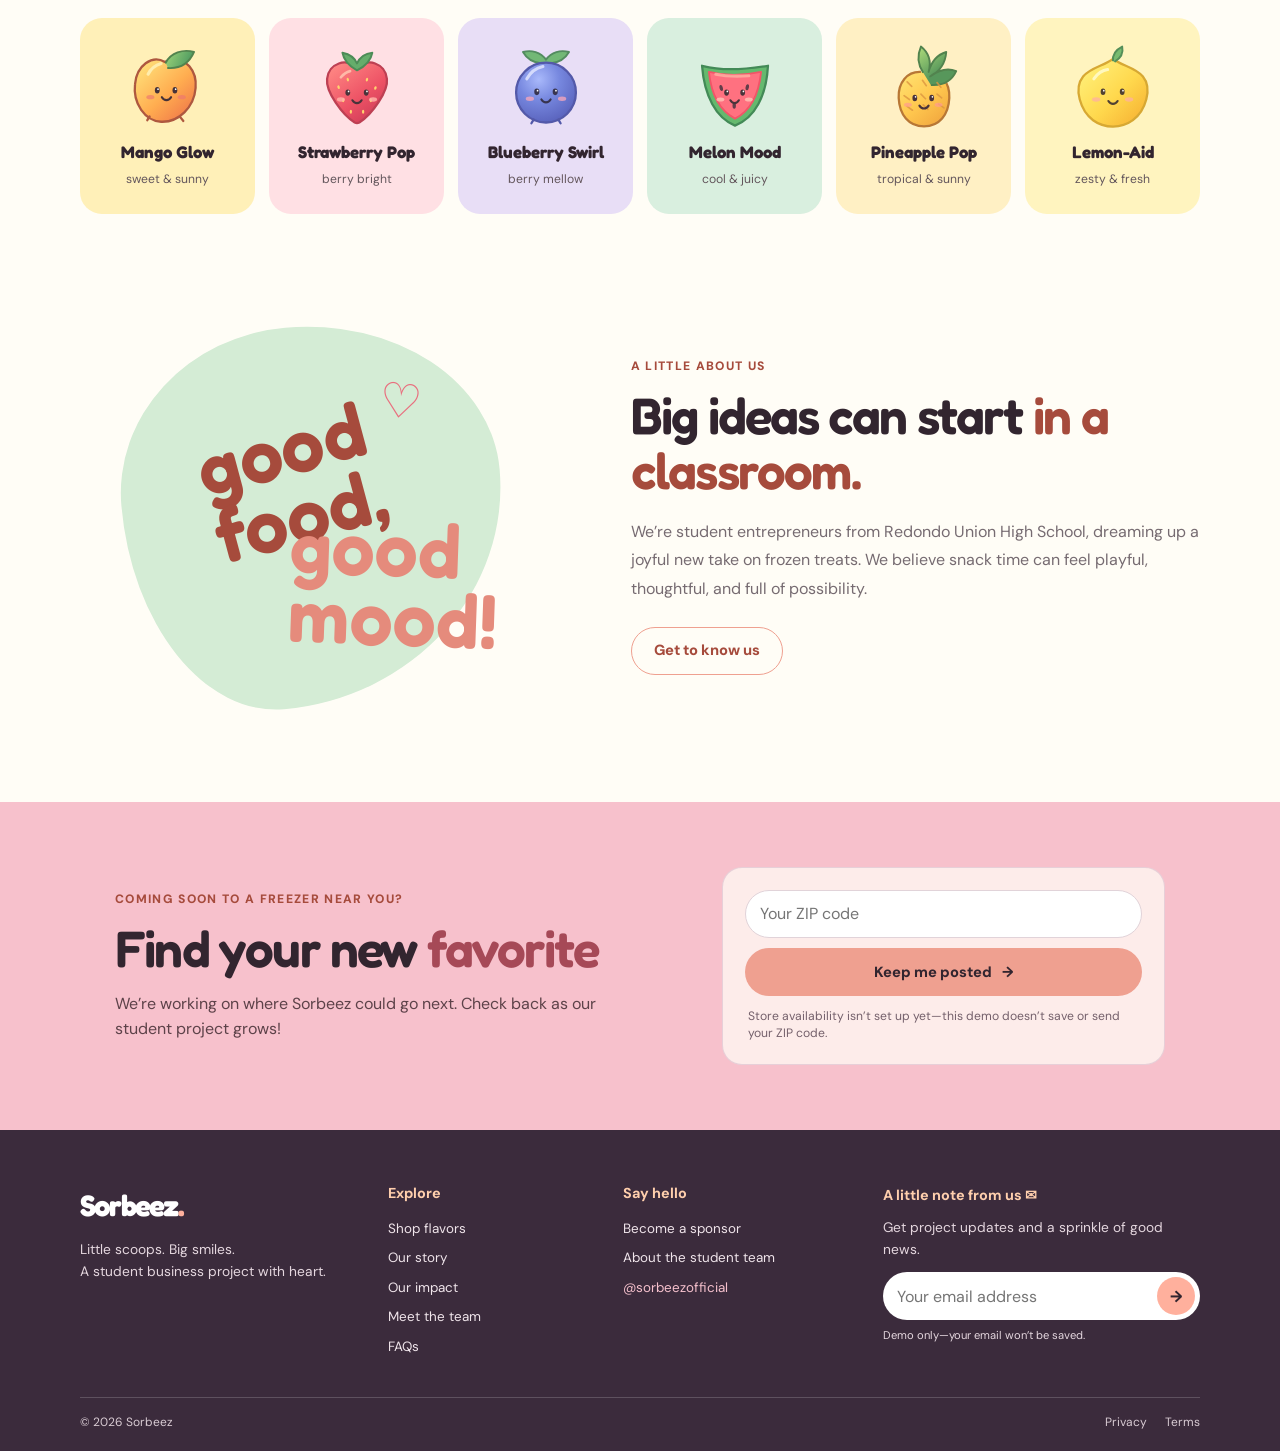
==== commit 4a986eca: "Add files via upload" ====
--- a/index.html
+++ b/index.html
@@ -18,7 +18,7 @@
   <header class="site-header">
     <nav class="nav-shell" aria-label="Main navigation">
       <a class="brand" href="index.html" aria-label="Sorbeez home">
-        <img src="images/sorbeez-logo.png" alt="Sorbeez" onerror="this.hidden=true;this.nextElementSibling.hidden=false">
+        <img src="images/sorbeez-rainbow-logo.png" alt="Sorbeez" onerror="this.hidden=true;this.nextElementSibling.hidden=false">
         <span class="brand-fallback" hidden>Sorbeez<span class="brand-dot">.</span></span>
       </a>
       <button class="menu-toggle" type="button" aria-expanded="false" aria-controls="primary-links" aria-label="Open navigation">☰</button>
@@ -144,7 +144,7 @@
 
   <footer class="site-footer">
     <div class="footer-main">
-      <div class="footer-brand"><a class="brand footer-logo" href="index.html" aria-label="Sorbeez home"><img src="images/sorbeez-logo.png" alt="Sorbeez" onerror="this.hidden=true;this.nextElementSibling.hidden=false"><span class="brand-fallback" hidden>Sorbeez<span class="brand-dot">.</span></span></a><p>Little scoops. Big smiles.<br>A student business project with heart.</p></div>
+      <div class="footer-brand"><a class="brand footer-logo" href="index.html" aria-label="Sorbeez home"><img src="images/sorbeez-rainbow-logo.png" alt="Sorbeez" onerror="this.hidden=true;this.nextElementSibling.hidden=false"><span class="brand-fallback" hidden>Sorbeez<span class="brand-dot">.</span></span></a><p>Little scoops. Big smiles.<br>A student business project with heart.</p></div>
       <div class="footer-column"><b>Explore</b><a href="shop.html">Shop flavors</a><a href="story.html">Our story</a><a href="impact.html">Our impact</a><a href="team.html">Meet the team</a><a href="faq.html">FAQs</a></div>
       <div class="footer-column"><b>Say hello</b><a href="sponsors.html">Become a sponsor</a><a href="story.html">About the student team</a><span class="social-handle">@sorbeezofficial</span></div>
       <div class="newsletter"><b>A little note from us ✉</b><p>Get project updates and a sprinkle of good news.</p><form data-newsletter-form><label class="sr-only" for="newsletter-email">Your email address</label><input id="newsletter-email" type="email" placeholder="Your email address" required><button type="submit" aria-label="Sign up">→</button></form><small data-newsletter-message aria-live="polite">Demo only—your email won’t be saved.</small></div>
--- a/style.css
+++ b/style.css
@@ -161,7 +161,7 @@
 .flavor-card { overflow: hidden; border: 1px solid rgba(70, 40, 60, .06); border-radius: 26px; background: white; box-shadow: 0 7px 23px rgba(70,40,60,.06); transition: transform .22s ease, box-shadow .22s ease; }
 .flavor-card:hover { transform: translateY(-5px); box-shadow: var(--shadow); }
 .flavor-visual { position: relative; min-height: 205px; display: grid; place-items: center; }
-.flavor-visual > img { width: 138px; height: 138px; object-fit: contain; filter: drop-shadow(0 9px 7px rgba(50,30,45,.11)); transition: transform .3s ease; }
+.flavor-visual > img { width: 138px; height: 172px; border-radius: 18px; object-fit: cover; mix-blend-mode: multiply; filter: drop-shadow(0 9px 7px rgba(50,30,45,.11)); transition: transform .3s ease; }
 .flavor-card:hover .flavor-visual > img { transform: scale(1.09) rotate(-5deg); }
 .flavor-visual::before, .flavor-visual::after { position: absolute; width: 70px; height: 70px; border: 2px solid rgba(107,48,116,.18); border-radius: 50%; content: ""; }
 .flavor-visual::before { top: 20px; left: 25px; }.flavor-visual::after { right: 22px; bottom: 15px; width: 43px; height: 43px; }
@@ -180,7 +180,7 @@
 .dialog-top h2 { margin: 0; font-size: 1.65rem; }
 .icon-button { width: 38px; height: 38px; border: 0; border-radius: 50%; background: #f3e8ec; color: var(--berry-ink); font-size: 1.5rem; line-height: 1; }
 .flavor-modal-banner { padding: 25px; text-align: center; }
-.flavor-modal-banner img { display: block; width: 126px; height: 126px; margin: auto; object-fit: contain; filter: drop-shadow(0 8px 8px rgba(50,30,45,.12)); }
+.flavor-modal-banner img { display: block; width: 126px; height: 158px; margin: auto; border-radius: 14px; object-fit: cover; mix-blend-mode: multiply; filter: drop-shadow(0 8px 8px rgba(50,30,45,.12)); }
 .flavor-modal-banner h2 { margin: 7px 0 0; font-size: 2rem; }
 .modal-details { display: grid; grid-template-columns: 1fr 1fr; gap: 10px; padding: 0 22px 22px; }
 .detail-tile { padding: 14px; border-radius: 16px; background: white; }
